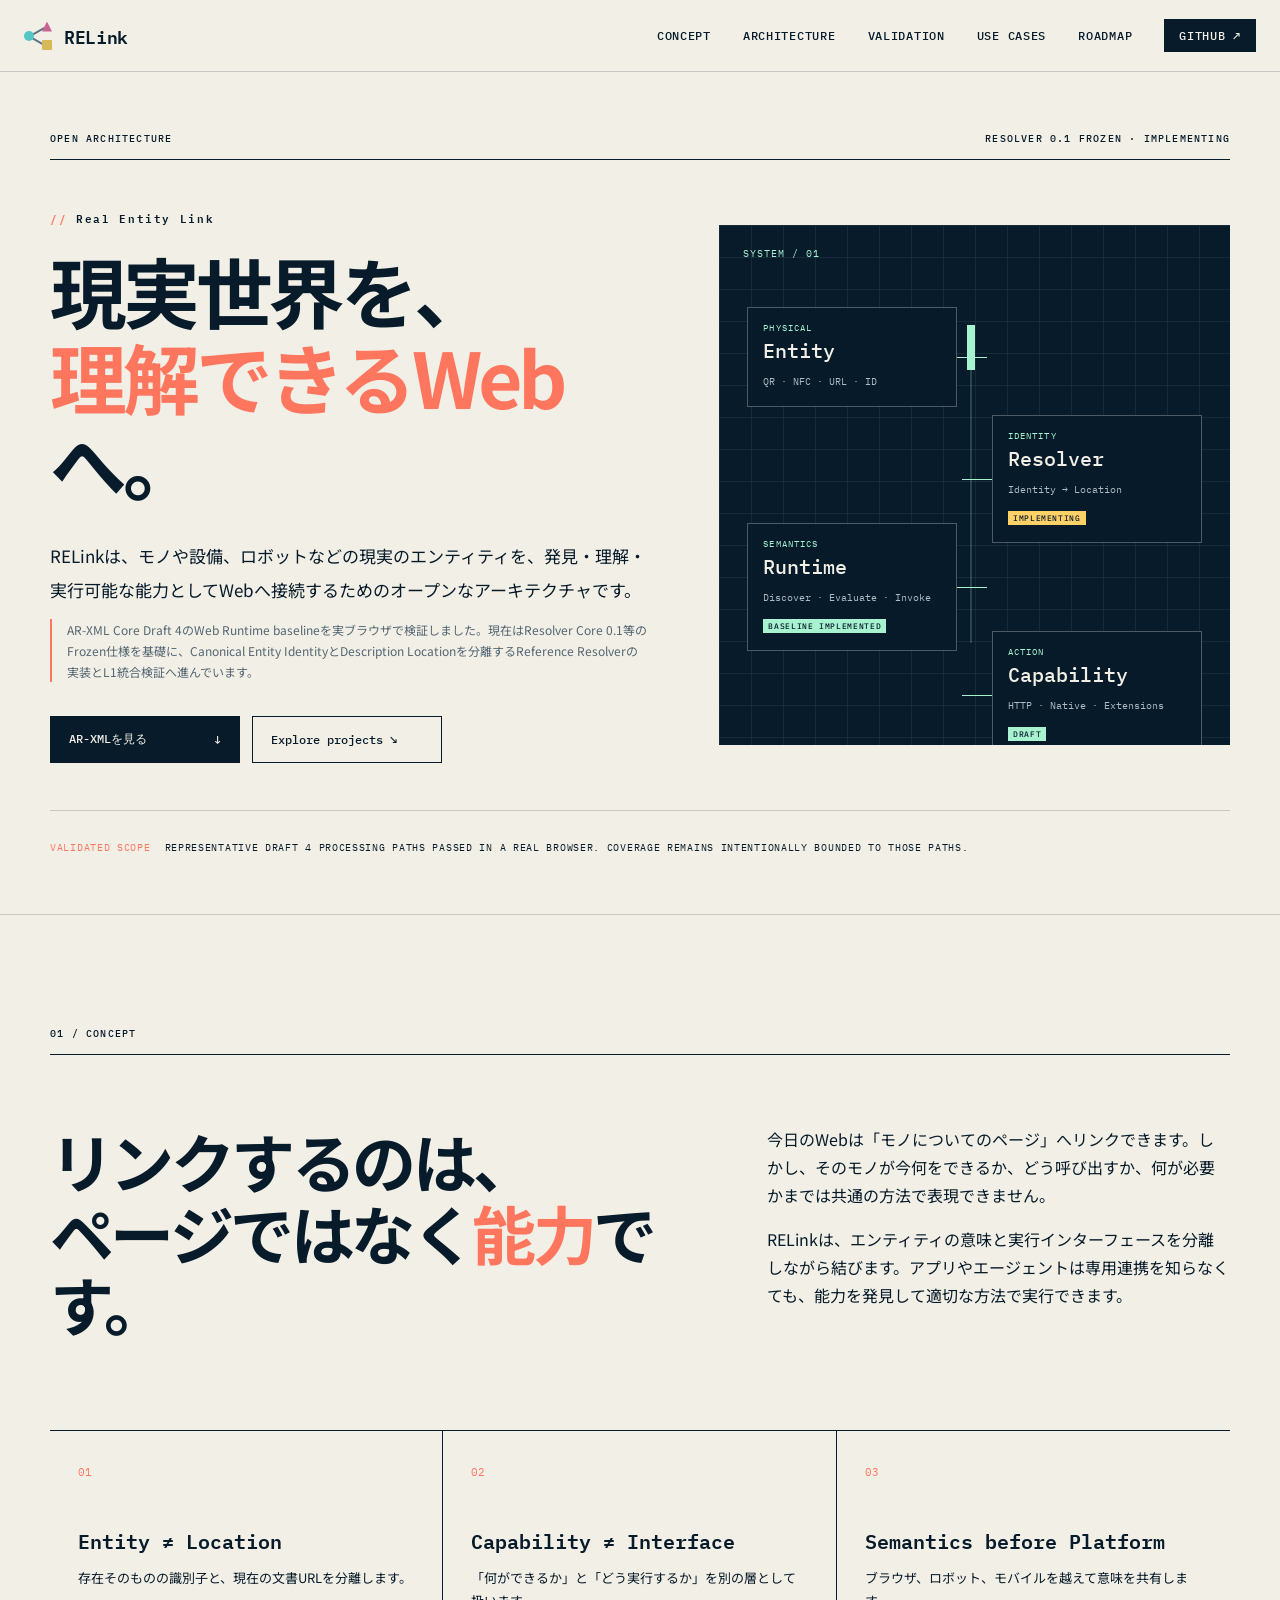
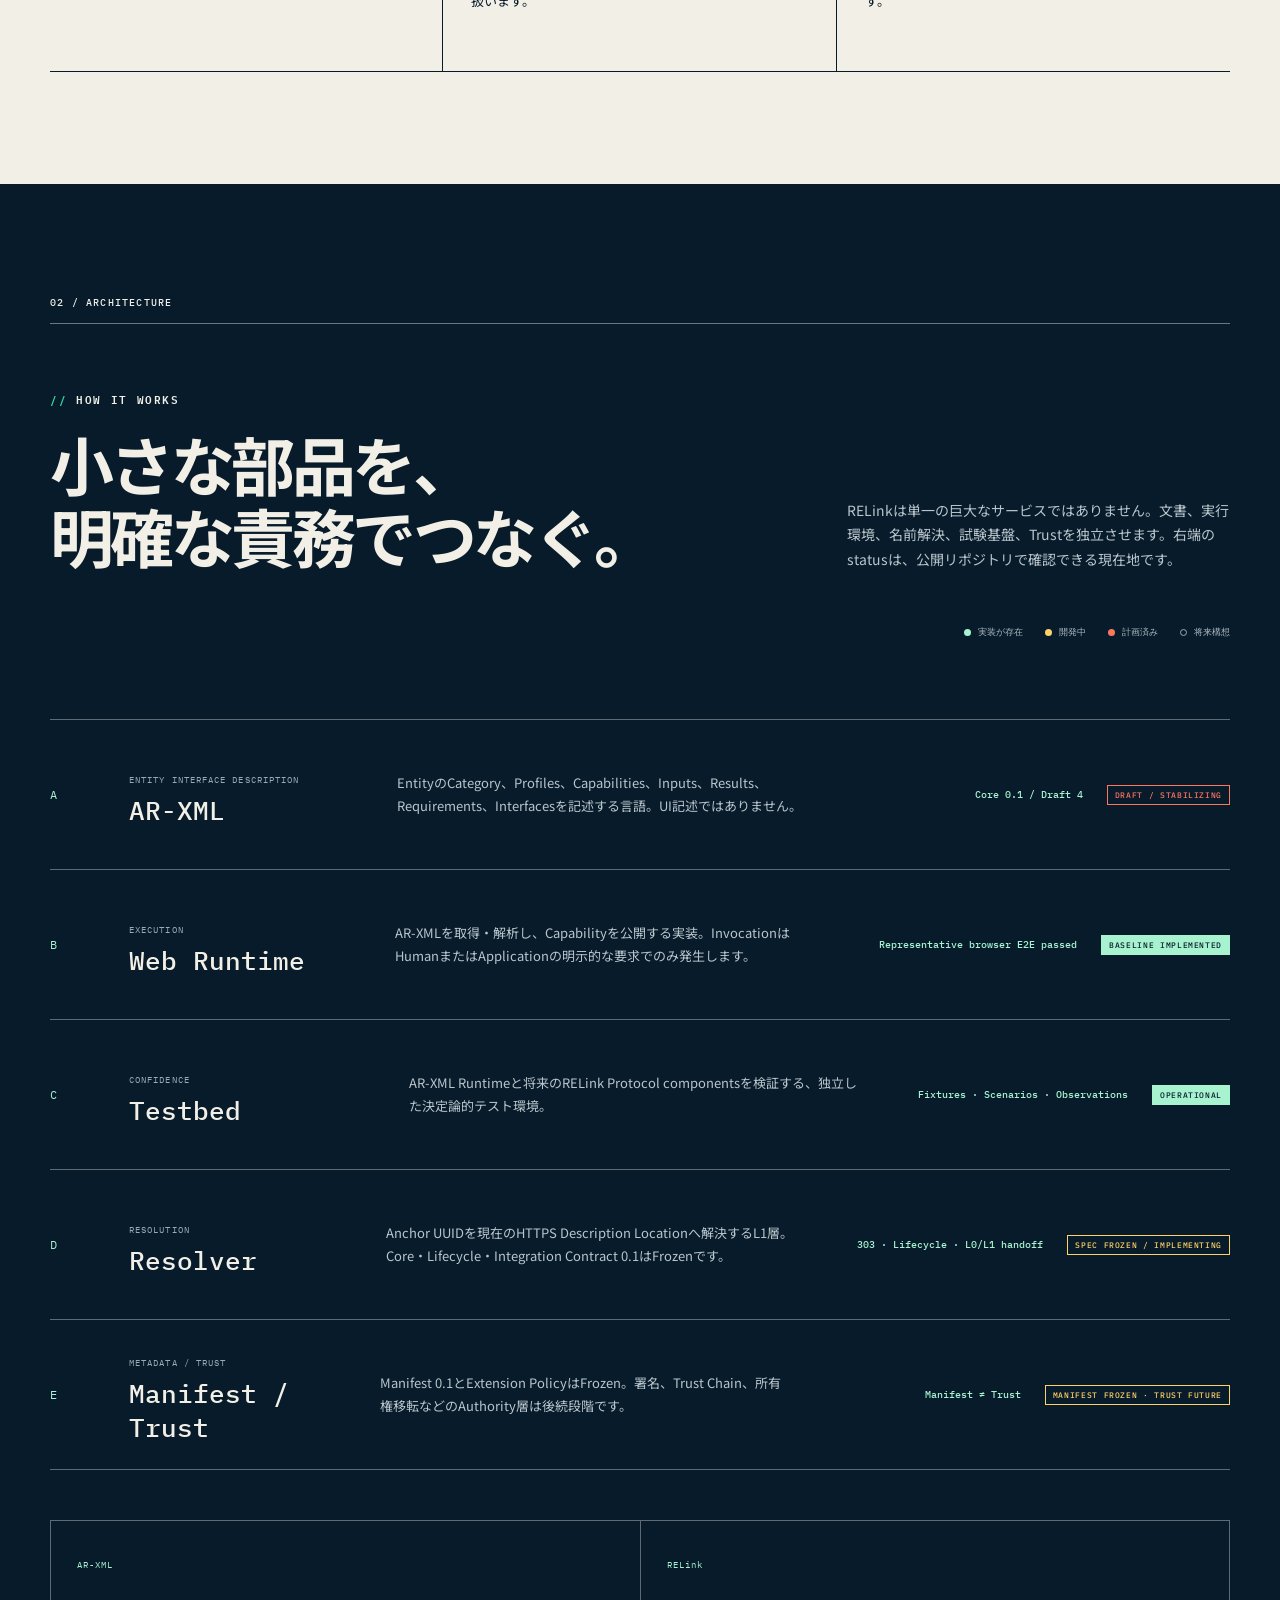
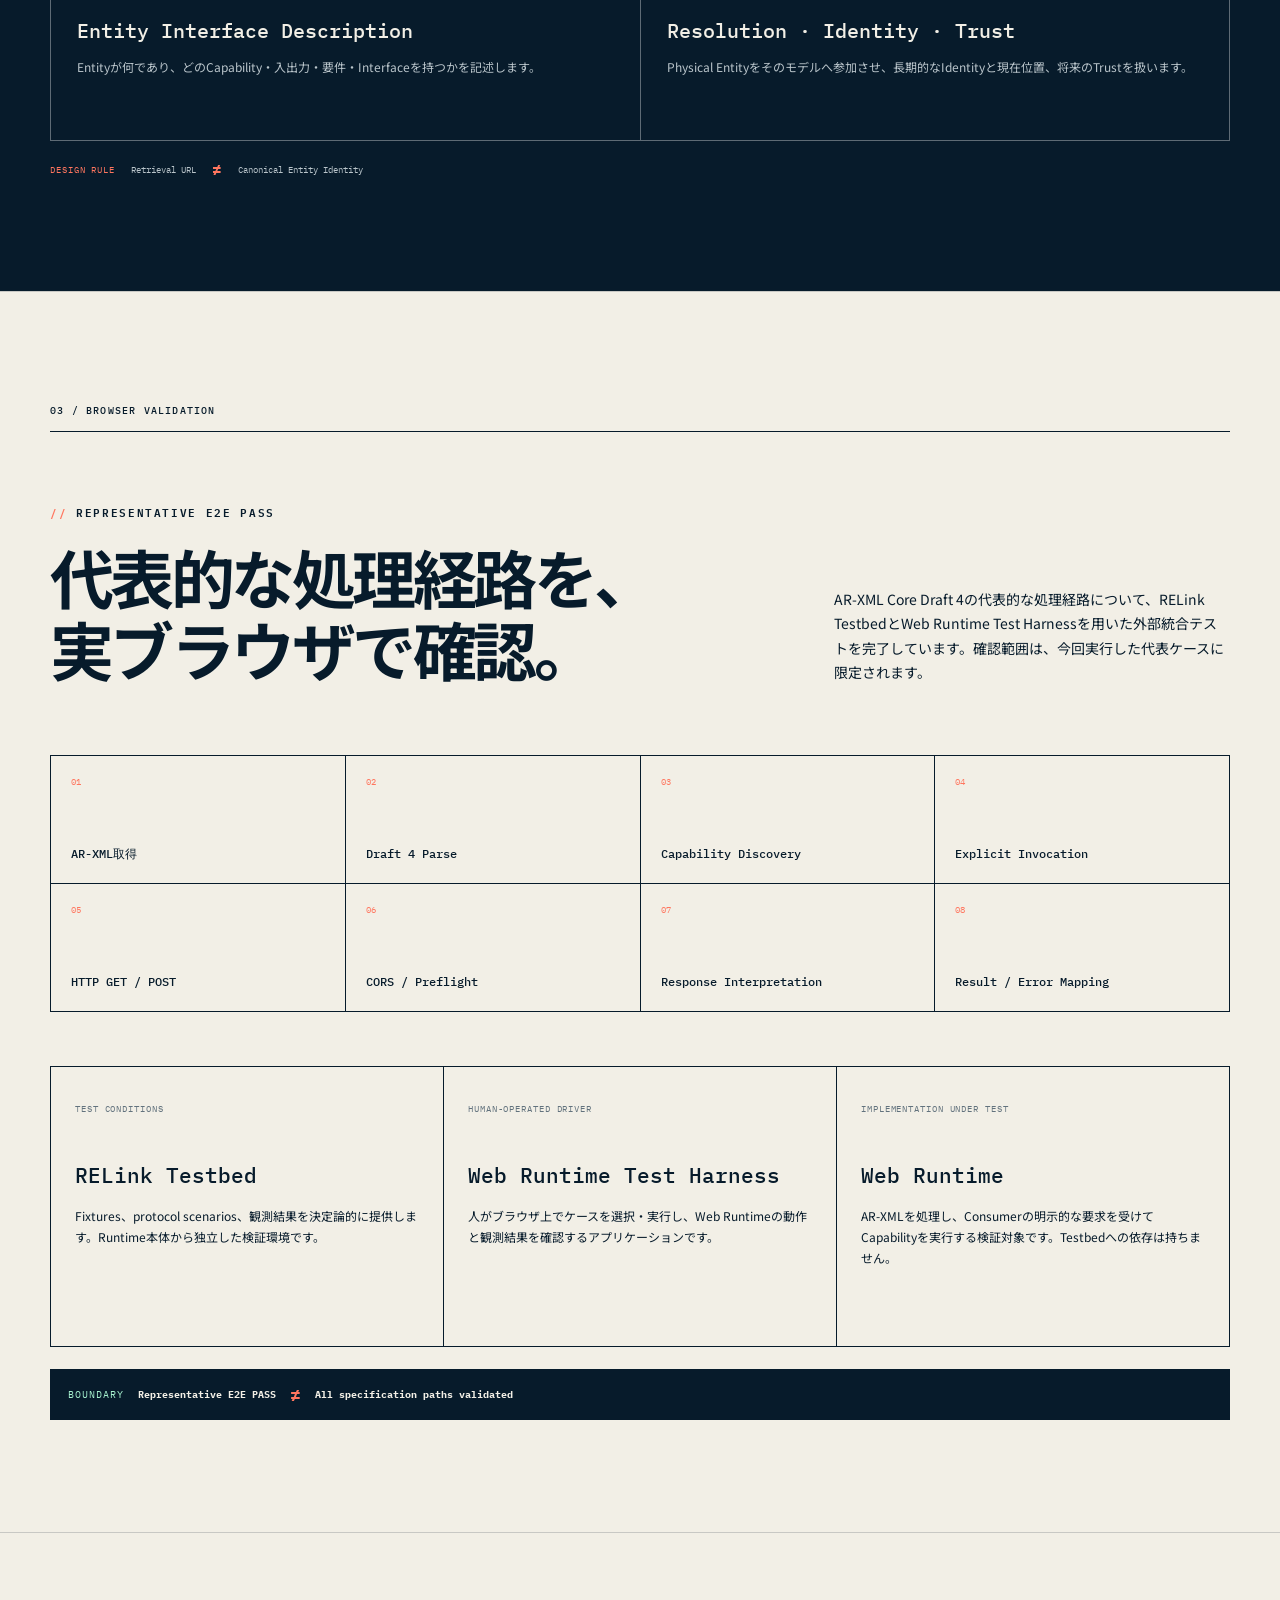
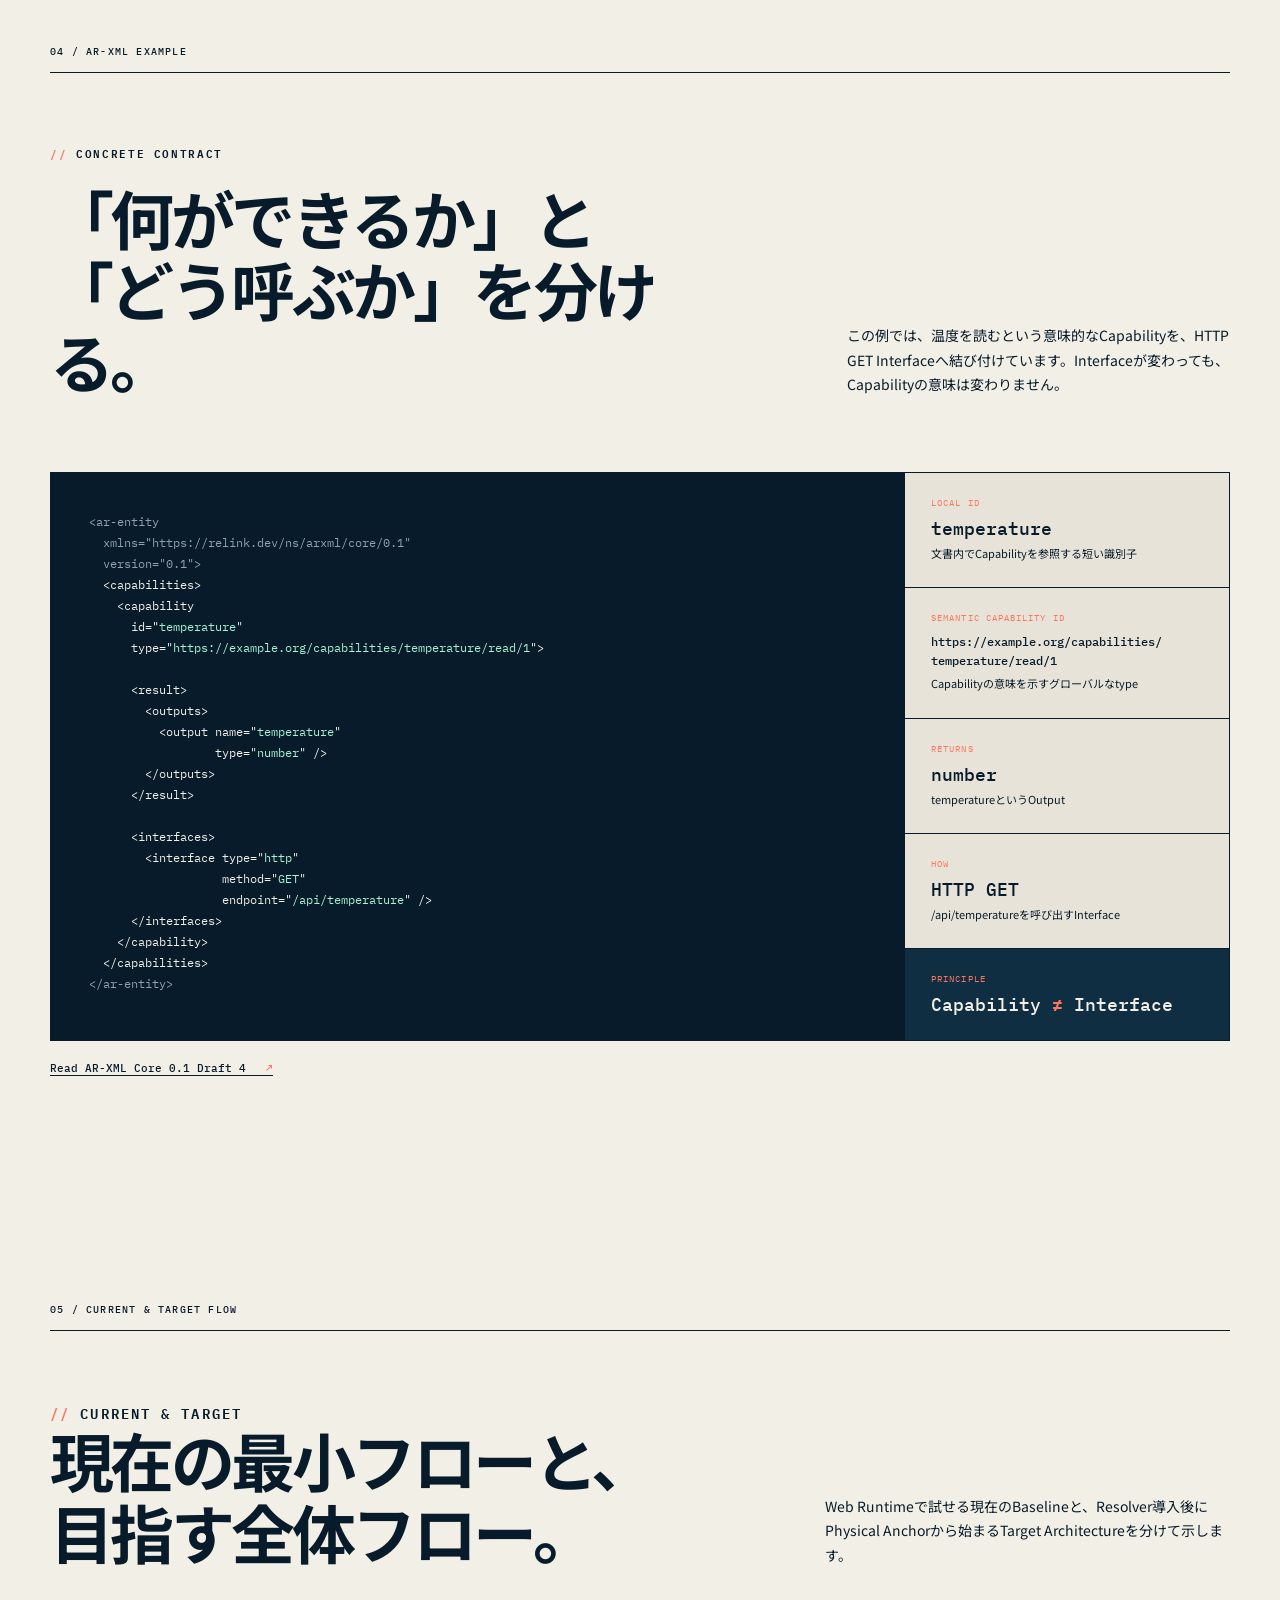
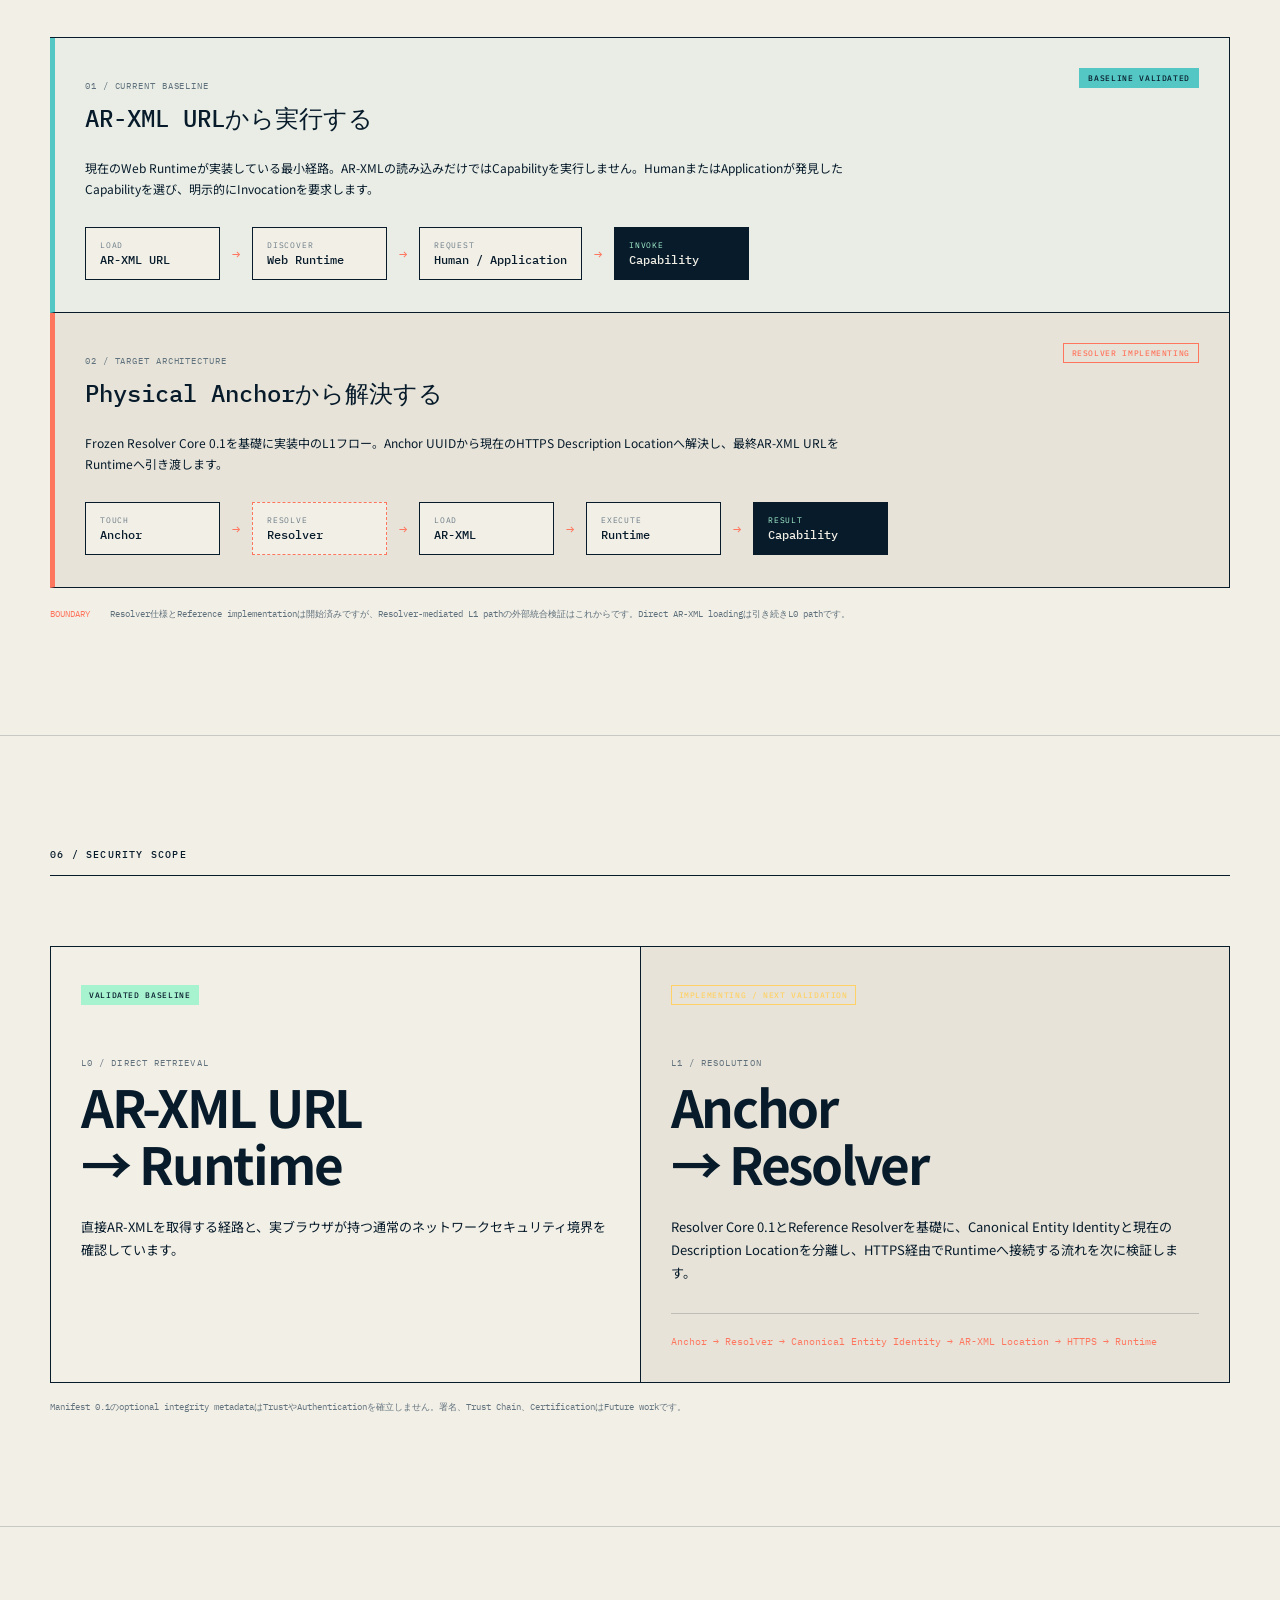
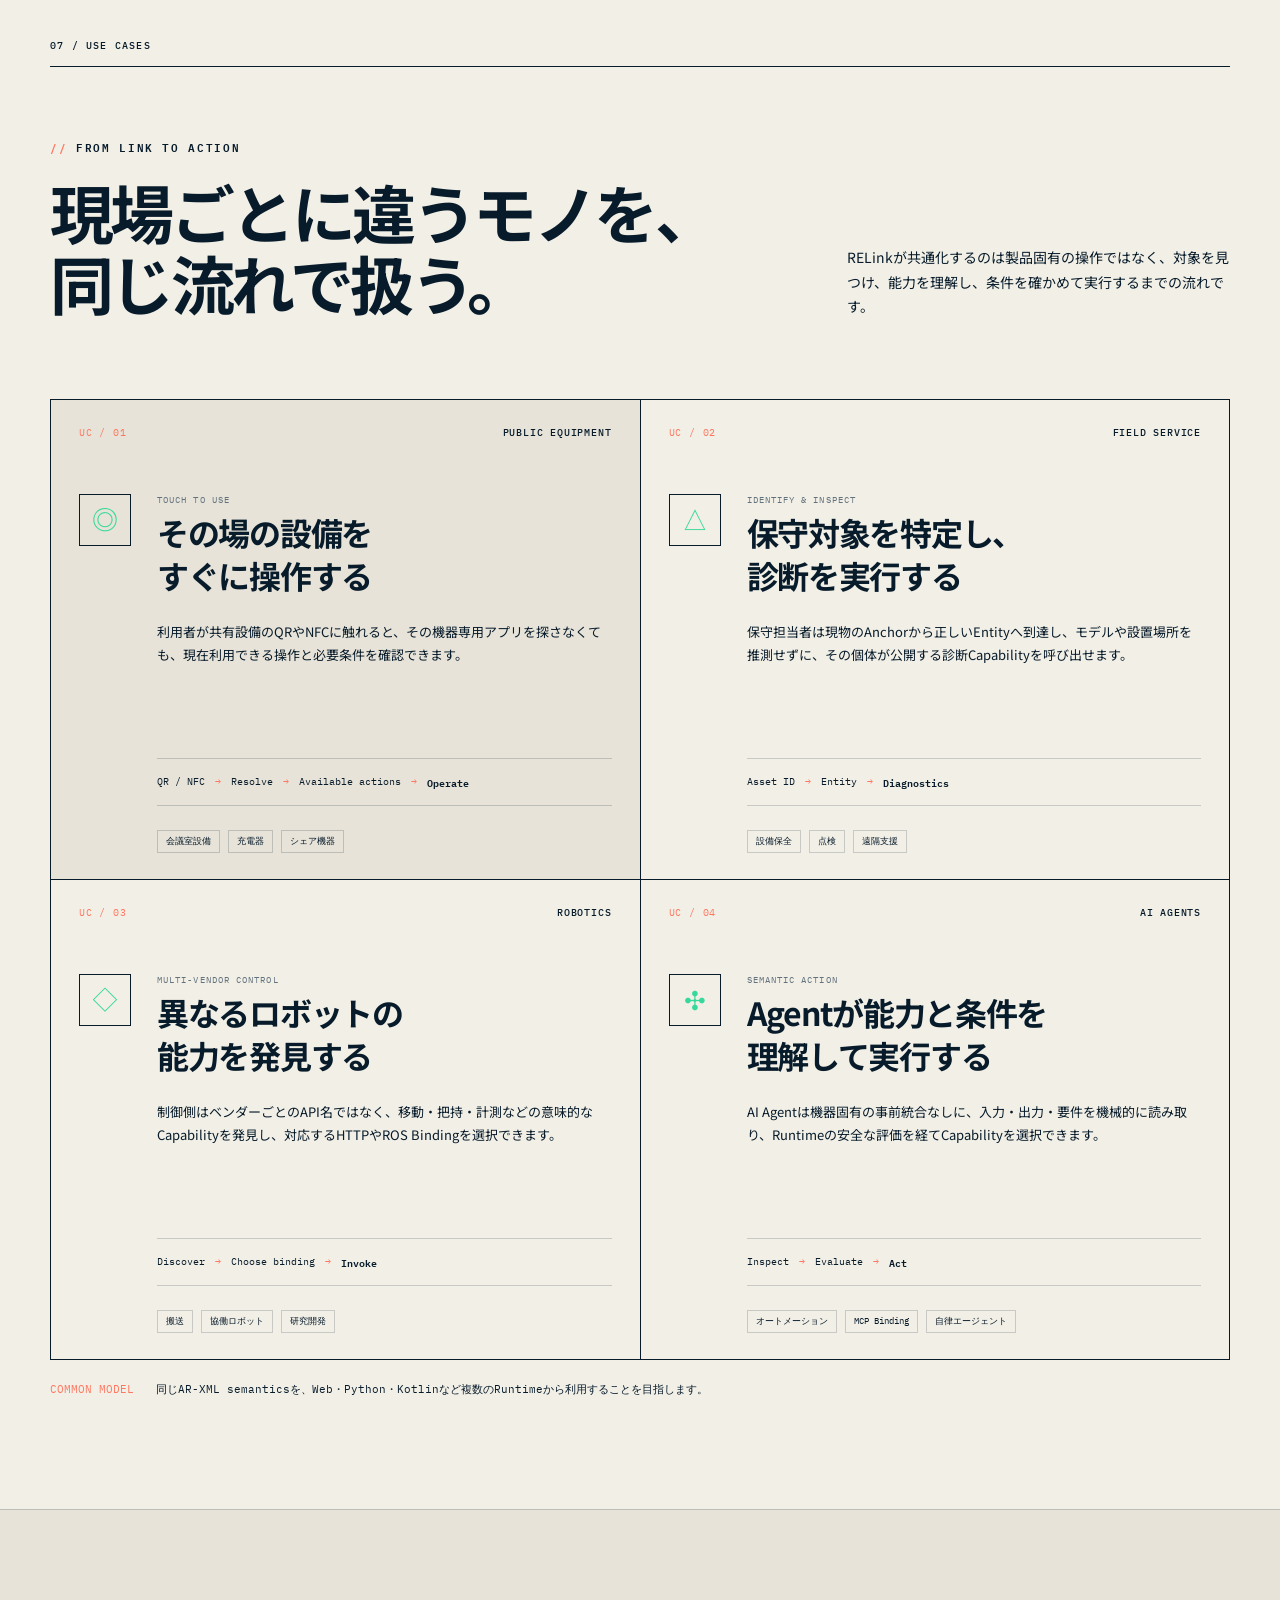
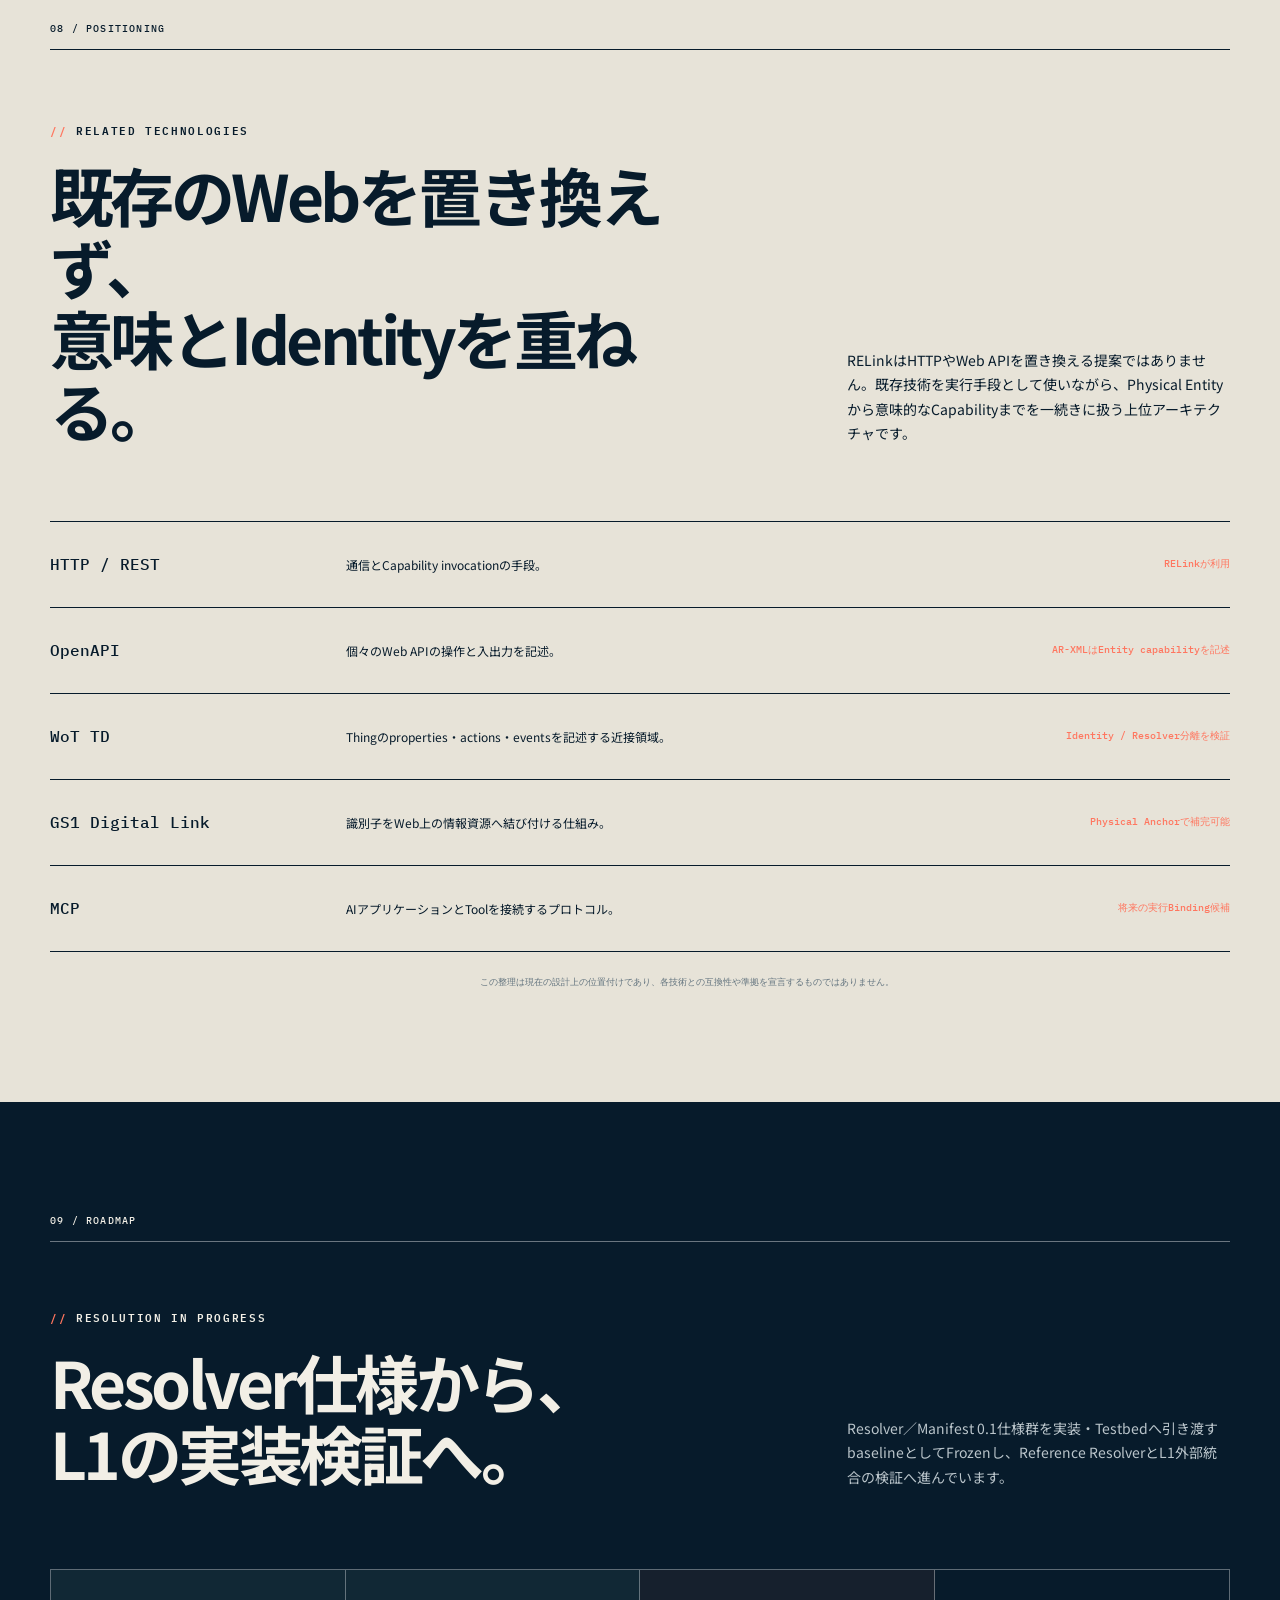
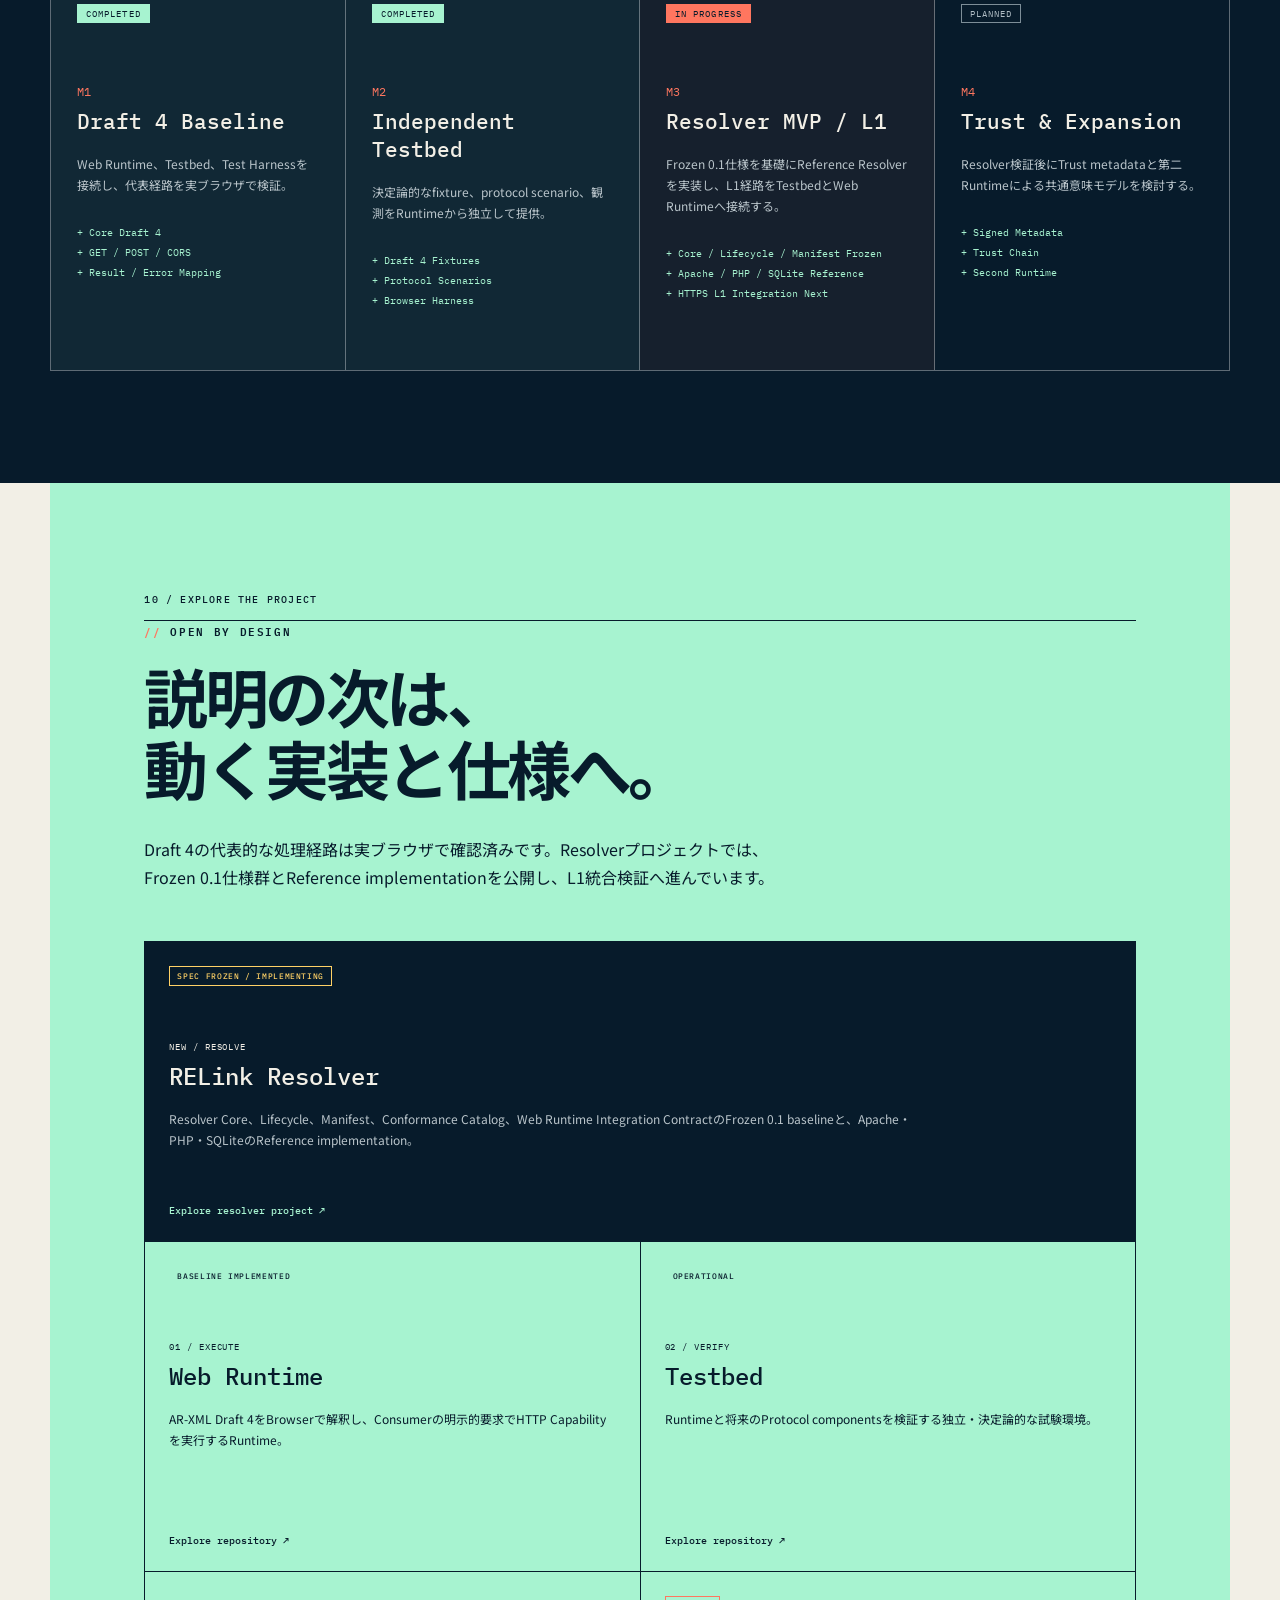
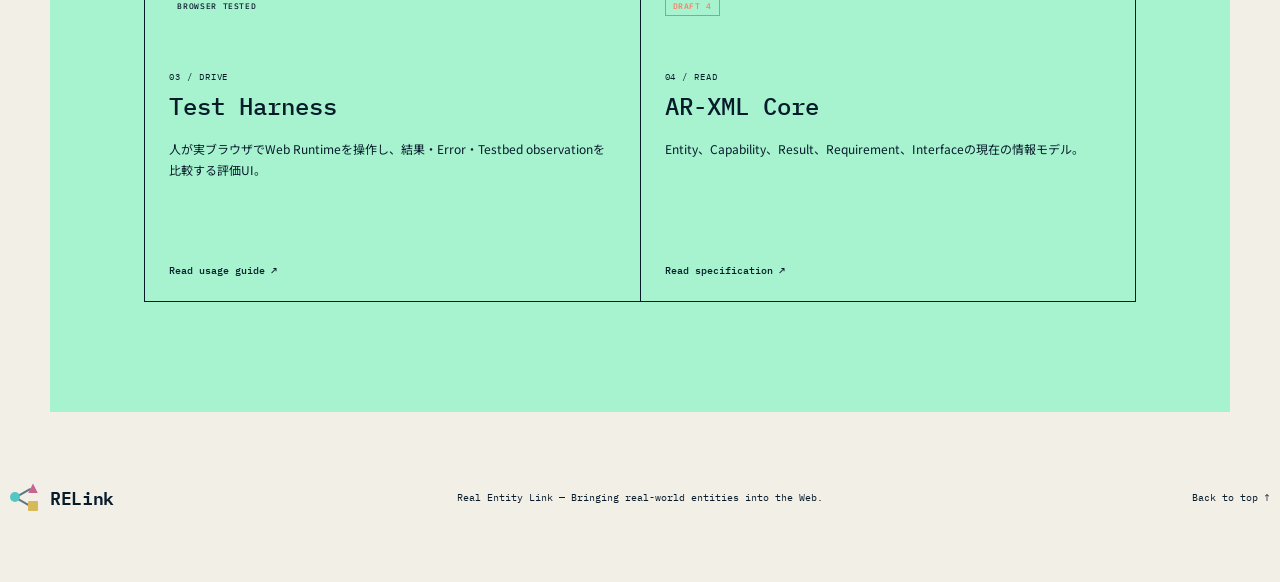
==== index.html @ 6386684d "Add RELink Resolver project status" ====
<!doctype html>
<html lang="ja">
  <head>
    <meta charset="UTF-8" />
    <meta name="viewport" content="width=device-width, initial-scale=1.0" />
    <meta name="description" content="RELinkは、現実世界のエンティティをWeb上の能力として発見・理解・実行可能にするためのオープンなアーキテクチャです。Web Runtime baselineの実ブラウザ検証を終え、Resolver 0.1のReference implementationへ進んでいます。" />
    <meta name="theme-color" content="#071b2b" />
    <link rel="canonical" href="https://ranmaru50.github.io/relink-site/" />
    <link rel="icon" type="image/svg+xml" href="favicon.svg" />
    <meta property="og:type" content="website" />
    <meta property="og:site_name" content="RELink" />
    <meta property="og:title" content="RELink — Real Entity Link" />
    <meta property="og:description" content="Web Runtime baselineの実ブラウザ検証を終え、Frozen Resolver 0.1仕様を基礎とするReference implementationへ。" />
    <meta property="og:url" content="https://ranmaru50.github.io/relink-site/" />
    <meta name="twitter:card" content="summary" />
    <meta name="twitter:title" content="RELink — Real Entity Link" />
    <meta name="twitter:description" content="現実世界を、理解できるWebへ。" />
    <title>RELink — Real Entity Link</title>
    <link rel="preconnect" href="https://fonts.googleapis.com" />
    <link rel="preconnect" href="https://fonts.gstatic.com" crossorigin />
    <link href="https://fonts.googleapis.com/css2?family=IBM+Plex+Mono:wght@400;500;600&family=Noto+Sans+JP:wght@400;500;600;700&display=swap" rel="stylesheet" />
    <link rel="stylesheet" href="styles.css" />
    <script src="script.js" defer></script>
  </head>
  <body>
    <header class="site-header">
      <a class="brand" href="#top" aria-label="RELink ホーム">
        <span class="brand-mark" aria-hidden="true"><i></i><i></i><i></i></span>
        <span>RELink</span>
      </a>
      <button class="menu-button" type="button" aria-expanded="false" aria-controls="site-nav">Menu</button>
      <nav id="site-nav" aria-label="メインナビゲーション">
        <a href="#concept">Concept</a>
        <a href="#architecture">Architecture</a>
        <a href="#validation">Validation</a>
        <a href="#use-cases">Use cases</a>
        <a href="#roadmap">Roadmap</a>
        <a class="nav-cta" href="https://github.com/ranmaru50" rel="noreferrer">GitHub ↗</a>
      </nav>
    </header>

    <main id="top">
      <section class="hero section-shell">
        <div class="eyebrow"><span>OPEN ARCHITECTURE</span><span>RESOLVER 0.1 FROZEN · IMPLEMENTING</span></div>
        <div class="hero-grid">
          <div class="hero-copy">
            <p class="kicker">Real Entity Link</p>
            <h1>現実世界を、<br /><em>理解できるWeb</em>へ。</h1>
            <p class="lead">RELinkは、モノや設備、ロボットなどの現実のエンティティを、発見・理解・実行可能な能力としてWebへ接続するためのオープンなアーキテクチャです。</p>
            <p class="lead-detail">AR-XML Core Draft 4のWeb Runtime baselineを実ブラウザで検証しました。現在はResolver Core 0.1等のFrozen仕様を基礎に、Canonical Entity IdentityとDescription Locationを分離するReference Resolverの実装とL1統合検証へ進んでいます。</p>
            <div class="hero-actions">
              <a class="button primary" href="#arxml-example">AR-XMLを見る <span>↓</span></a>
              <a class="button secondary" href="#projects">Explore projects ↘</a>
            </div>
          </div>

          <div class="system-map" aria-label="RELinkの処理フロー">
            <div class="map-label">SYSTEM / 01</div>
            <div class="map-track" aria-hidden="true"><span></span></div>
            <div class="map-node node-source">
              <small>PHYSICAL</small>
              <strong>Entity</strong>
              <span>QR · NFC · URL · ID</span>
            </div>
            <div class="map-node node-resolver">
              <small>IDENTITY</small>
              <strong>Resolver</strong>
              <span>Identity → Location</span>
              <mark class="node-status development">IMPLEMENTING</mark>
            </div>
            <div class="map-node node-runtime">
              <small>SEMANTICS</small>
              <strong>Runtime</strong>
              <span>Discover · Evaluate · Invoke</span>
              <mark class="node-status experimental">BASELINE IMPLEMENTED</mark>
            </div>
            <div class="map-node node-capability">
              <small>ACTION</small>
              <strong>Capability</strong>
              <span>HTTP · Native · Extensions</span>
              <mark class="node-status experimental">DRAFT</mark>
            </div>
          </div>
        </div>
        <div class="hero-footnote"><span>VALIDATED SCOPE</span><p>Representative Draft 4 processing paths passed in a real browser. Coverage remains intentionally bounded to those paths.</p></div>
      </section>

      <section id="concept" class="manifesto section-shell">
        <div class="section-index">01 / CONCEPT</div>
        <div class="manifesto-grid">
          <h2>リンクするのは、<br />ページではなく<em>能力</em>です。</h2>
          <div class="manifesto-copy">
            <p>今日のWebは「モノについてのページ」へリンクできます。しかし、そのモノが今何をできるか、どう呼び出すか、何が必要かまでは共通の方法で表現できません。</p>
            <p>RELinkは、エンティティの意味と実行インターフェースを分離しながら結びます。アプリやエージェントは専用連携を知らなくても、能力を発見して適切な方法で実行できます。</p>
          </div>
        </div>
        <div class="principle-grid">
          <article><span>01</span><h3>Entity ≠ Location</h3><p>存在そのものの識別子と、現在の文書URLを分離します。</p></article>
          <article><span>02</span><h3>Capability ≠ Interface</h3><p>「何ができるか」と「どう実行するか」を別の層として扱います。</p></article>
          <article><span>03</span><h3>Semantics before Platform</h3><p>ブラウザ、ロボット、モバイルを越えて意味を共有します。</p></article>
        </div>
      </section>

      <section id="architecture" class="architecture section-shell">
        <div class="section-index light">02 / ARCHITECTURE</div>
        <div class="architecture-head">
          <div><p class="kicker mint">HOW IT WORKS</p><h2>小さな部品を、<br />明確な責務でつなぐ。</h2></div>
          <p>RELinkは単一の巨大なサービスではありません。文書、実行環境、名前解決、試験基盤、Trustを独立させます。右端のstatusは、公開リポジトリで確認できる現在地です。</p>
        </div>

        <div class="architecture-legend" aria-label="開発状況の凡例">
          <span><i class="legend-dot implemented"></i>実装が存在</span>
          <span><i class="legend-dot development"></i>開発中</span>
          <span><i class="legend-dot planned"></i>計画済み</span>
          <span><i class="legend-dot future"></i>将来構想</span>
        </div>

        <div class="architecture-stack">
          <article class="layer arxml"><span class="layer-no">A</span><div><small>ENTITY INTERFACE DESCRIPTION</small><h3>AR-XML</h3></div><p>EntityのCategory、Profiles、Capabilities、Inputs、Results、Requirements、Interfacesを記述する言語。UI記述ではありません。</p><b>Core 0.1 / Draft 4</b><span class="phase-badge experimental">DRAFT / STABILIZING</span></article>
          <article class="layer runtime"><span class="layer-no">B</span><div><small>EXECUTION</small><h3>Web Runtime</h3></div><p>AR-XMLを取得・解析し、Capabilityを公開する実装。InvocationはHumanまたはApplicationの明示的な要求でのみ発生します。</p><b>Representative browser E2E passed</b><span class="phase-badge implemented">BASELINE IMPLEMENTED</span></article>
          <article class="layer testbed"><span class="layer-no">C</span><div><small>CONFIDENCE</small><h3>Testbed</h3></div><p>AR-XML Runtimeと将来のRELink Protocol componentsを検証する、独立した決定論的テスト環境。</p><b>Fixtures · Scenarios · Observations</b><span class="phase-badge implemented">OPERATIONAL</span></article>
          <article class="layer resolver"><span class="layer-no">D</span><div><small>RESOLUTION</small><h3>Resolver</h3></div><p>Anchor UUIDを現在のHTTPS Description Locationへ解決するL1層。Core・Lifecycle・Integration Contract 0.1はFrozenです。</p><b>303 · Lifecycle · L0/L1 handoff</b><span class="phase-badge development">SPEC FROZEN / IMPLEMENTING</span></article>
          <article class="layer trust"><span class="layer-no">E</span><div><small>METADATA / TRUST</small><h3>Manifest / Trust</h3></div><p>Manifest 0.1とExtension PolicyはFrozen。署名、Trust Chain、所有権移転などのAuthority層は後続段階です。</p><b>Manifest ≠ Trust</b><span class="phase-badge development">MANIFEST FROZEN · TRUST FUTURE</span></article>
        </div>
        <div class="role-separation" aria-label="AR-XMLとRELinkの責務分離">
          <article><small>AR-XML</small><strong>Entity Interface Description</strong><p>Entityが何であり、どのCapability・入出力・要件・Interfaceを持つかを記述します。</p></article>
          <article><small>RELink</small><strong>Resolution · Identity · Trust</strong><p>Physical Entityをそのモデルへ参加させ、長期的なIdentityと現在位置、将来のTrustを扱います。</p></article>
        </div>
        <p class="identity-note"><span>DESIGN RULE</span> Retrieval URL <b>≠</b> Canonical Entity Identity</p>
      </section>

      <section id="validation" class="validation section-shell">
        <div class="section-index">03 / BROWSER VALIDATION</div>
        <div class="validation-head">
          <div><p class="kicker">REPRESENTATIVE E2E PASS</p><h2>代表的な処理経路を、<br />実ブラウザで確認。</h2></div>
          <p>AR-XML Core Draft 4の代表的な処理経路について、RELink TestbedとWeb Runtime Test Harnessを用いた外部統合テストを完了しています。確認範囲は、今回実行した代表ケースに限定されます。</p>
        </div>

        <ol class="validation-flow" aria-label="実ブラウザで確認済みの処理経路">
          <li><span>01</span><strong>AR-XML取得</strong></li>
          <li><span>02</span><strong>Draft 4 Parse</strong></li>
          <li><span>03</span><strong>Capability Discovery</strong></li>
          <li><span>04</span><strong>Explicit Invocation</strong></li>
          <li><span>05</span><strong>HTTP GET / POST</strong></li>
          <li><span>06</span><strong>CORS / Preflight</strong></li>
          <li><span>07</span><strong>Response Interpretation</strong></li>
          <li><span>08</span><strong>Result / Error Mapping</strong></li>
        </ol>

        <div class="validation-roles">
          <article><small>TEST CONDITIONS</small><h3>RELink Testbed</h3><p>Fixtures、protocol scenarios、観測結果を決定論的に提供します。Runtime本体から独立した検証環境です。</p></article>
          <article><small>HUMAN-OPERATED DRIVER</small><h3>Web Runtime Test Harness</h3><p>人がブラウザ上でケースを選択・実行し、Web Runtimeの動作と観測結果を確認するアプリケーションです。</p></article>
          <article><small>IMPLEMENTATION UNDER TEST</small><h3>Web Runtime</h3><p>AR-XMLを処理し、Consumerの明示的な要求を受けてCapabilityを実行する検証対象です。Testbedへの依存は持ちません。</p></article>
        </div>
        <p class="validation-boundary"><span>BOUNDARY</span><strong>Representative E2E PASS</strong><b>≠</b><strong>All specification paths validated</strong></p>
      </section>

      <section id="arxml-example" class="example section-shell">
        <div class="section-index">04 / AR-XML EXAMPLE</div>
        <div class="example-head">
          <div>
            <p class="kicker">CONCRETE CONTRACT</p>
            <h2>「何ができるか」と<br />「どう呼ぶか」を分ける。</h2>
          </div>
          <p>この例では、温度を読むという意味的なCapabilityを、HTTP GET Interfaceへ結び付けています。Interfaceが変わっても、Capabilityの意味は変わりません。</p>
        </div>
        <div class="example-grid">
          <pre class="code-panel" aria-label="AR-XML temperature capability example"><code><span class="code-muted">&lt;ar-entity
  xmlns="https://relink.dev/ns/arxml/core/0.1"
  version="0.1"&gt;</span>
  &lt;capabilities&gt;
    &lt;capability
      id="<span class="code-value">temperature</span>"
      type="<span class="code-value">https://example.org/capabilities/temperature/read/1</span>"&gt;

      &lt;result&gt;
        &lt;outputs&gt;
          &lt;output name="<span class="code-value">temperature</span>"
                  type="<span class="code-value">number</span>" /&gt;
        &lt;/outputs&gt;
      &lt;/result&gt;

      &lt;interfaces&gt;
        &lt;interface type="<span class="code-value">http</span>"
                   method="<span class="code-value">GET</span>"
                   endpoint="<span class="code-value">/api/temperature</span>" /&gt;
      &lt;/interfaces&gt;
    &lt;/capability&gt;
  &lt;/capabilities&gt;
<span class="code-muted">&lt;/ar-entity&gt;</span></code></pre>
          <dl class="contract-summary">
            <div><dt>LOCAL ID</dt><dd><strong>temperature</strong><span>文書内でCapabilityを参照する短い識別子</span></dd></div>
            <div class="semantic-id"><dt>SEMANTIC CAPABILITY ID</dt><dd><code>https://example.org/capabilities/<wbr>temperature/read/1</code><span>Capabilityの意味を示すグローバルなtype</span></dd></div>
            <div><dt>RETURNS</dt><dd><strong>number</strong><span>temperatureというOutput</span></dd></div>
            <div><dt>HOW</dt><dd><strong>HTTP GET</strong><span>/api/temperatureを呼び出すInterface</span></dd></div>
            <div class="contract-principle"><dt>PRINCIPLE</dt><dd>Capability <b>≠</b> Interface</dd></div>
          </dl>
        </div>
        <a class="text-link" href="https://github.com/ranmaru50/relink-web-runtime/blob/main/docs/specs/arxml-core-0.1-draft4.md" rel="noreferrer">Read AR-XML Core 0.1 Draft 4 <span>↗</span></a>
      </section>

      <section class="journey section-shell">
        <div class="section-index">05 / CURRENT &amp; TARGET FLOW</div>
        <div class="journey-head">
          <div><p class="kicker">CURRENT &amp; TARGET</p><h2>現在の最小フローと、<br />目指す全体フロー。</h2></div>
          <p>Web Runtimeで試せる現在のBaselineと、Resolver導入後にPhysical Anchorから始まるTarget Architectureを分けて示します。</p>
        </div>
        <div class="journey-modes">
          <article class="journey-mode current">
            <div class="journey-mode-head">
              <div><span>01 / CURRENT BASELINE</span><h3>AR-XML URLから実行する</h3></div>
              <mark>BASELINE VALIDATED</mark>
            </div>
            <p>現在のWeb Runtimeが実装している最小経路。AR-XMLの読み込みだけではCapabilityを実行しません。HumanまたはApplicationが発見したCapabilityを選び、明示的にInvocationを要求します。</p>
            <div class="journey-flow" aria-label="現在のBaseline">
              <span><small>LOAD</small>AR-XML URL</span><i>→</i>
              <span><small>DISCOVER</small>Web Runtime</span><i>→</i>
              <span><small>REQUEST</small>Human / Application</span><i>→</i>
              <strong><small>INVOKE</small>Capability</strong>
            </div>
          </article>
          <article class="journey-mode target">
            <div class="journey-mode-head">
              <div><span>02 / TARGET ARCHITECTURE</span><h3>Physical Anchorから解決する</h3></div>
              <mark>RESOLVER IMPLEMENTING</mark>
            </div>
            <p>Frozen Resolver Core 0.1を基礎に実装中のL1フロー。Anchor UUIDから現在のHTTPS Description Locationへ解決し、最終AR-XML URLをRuntimeへ引き渡します。</p>
            <div class="journey-flow" aria-label="Resolver導入後のTarget Architecture">
              <span><small>TOUCH</small>Anchor</span><i>→</i>
              <span class="planned-step"><small>RESOLVE</small>Resolver</span><i>→</i>
              <span><small>LOAD</small>AR-XML</span><i>→</i>
              <span><small>EXECUTE</small>Runtime</span><i>→</i>
              <strong><small>RESULT</small>Capability</strong>
            </div>
          </article>
        </div>
        <p class="journey-note"><span>BOUNDARY</span> Resolver仕様とReference implementationは開始済みですが、Resolver-mediated L1 pathの外部統合検証はこれからです。Direct AR-XML loadingは引き続きL0 pathです。</p>
      </section>

      <section class="security-scope section-shell">
        <div class="section-index">06 / SECURITY SCOPE</div>
        <div class="security-grid">
          <article class="security-current">
            <span class="phase-badge implemented">VALIDATED BASELINE</span>
            <small>L0 / DIRECT RETRIEVAL</small>
            <h2>AR-XML URL<br />→ Runtime</h2>
            <p>直接AR-XMLを取得する経路と、実ブラウザが持つ通常のネットワークセキュリティ境界を確認しています。</p>
          </article>
          <article class="security-next">
            <span class="phase-badge development">IMPLEMENTING / NEXT VALIDATION</span>
            <small>L1 / RESOLUTION</small>
            <h2>Anchor<br />→ Resolver</h2>
            <p>Resolver Core 0.1とReference Resolverを基礎に、Canonical Entity Identityと現在のDescription Locationを分離し、HTTPS経由でRuntimeへ接続する流れを次に検証します。</p>
            <div class="security-flow">Anchor → Resolver → Canonical Entity Identity → AR-XML Location → HTTPS → Runtime</div>
          </article>
        </div>
        <p class="security-note">Manifest 0.1のoptional integrity metadataはTrustやAuthenticationを確立しません。署名、Trust Chain、CertificationはFuture workです。</p>
      </section>


      <section id="use-cases" class="use-cases section-shell">
        <div class="section-index">07 / USE CASES</div>
        <div class="use-cases-head">
          <div>
            <p class="kicker">FROM LINK TO ACTION</p>
            <h2>現場ごとに違うモノを、<br />同じ流れで扱う。</h2>
          </div>
          <p>RELinkが共通化するのは製品固有の操作ではなく、対象を見つけ、能力を理解し、条件を確かめて実行するまでの流れです。</p>
        </div>

        <div class="use-case-list">
          <article class="use-case featured">
            <div class="use-case-meta"><span>UC / 01</span><b>PUBLIC EQUIPMENT</b></div>
            <div class="use-case-title">
              <span class="use-case-icon" aria-hidden="true">◎</span>
              <div><small>TOUCH TO USE</small><h3>その場の設備を<br />すぐに操作する</h3></div>
            </div>
            <p>利用者が共有設備のQRやNFCに触れると、その機器専用アプリを探さなくても、現在利用できる操作と必要条件を確認できます。</p>
            <div class="use-case-flow" aria-label="QRまたはNFCから設備操作まで">
              <span>QR / NFC</span><i>→</i><span>Resolve</span><i>→</i><span>Available actions</span><i>→</i><strong>Operate</strong>
            </div>
            <ul><li>会議室設備</li><li>充電器</li><li>シェア機器</li></ul>
          </article>

          <article class="use-case">
            <div class="use-case-meta"><span>UC / 02</span><b>FIELD SERVICE</b></div>
            <div class="use-case-title">
              <span class="use-case-icon" aria-hidden="true">△</span>
              <div><small>IDENTIFY &amp; INSPECT</small><h3>保守対象を特定し、<br />診断を実行する</h3></div>
            </div>
            <p>保守担当者は現物のAnchorから正しいEntityへ到達し、モデルや設置場所を推測せずに、その個体が公開する診断Capabilityを呼び出せます。</p>
            <div class="use-case-flow"><span>Asset ID</span><i>→</i><span>Entity</span><i>→</i><strong>Diagnostics</strong></div>
            <ul><li>設備保全</li><li>点検</li><li>遠隔支援</li></ul>
          </article>

          <article class="use-case">
            <div class="use-case-meta"><span>UC / 03</span><b>ROBOTICS</b></div>
            <div class="use-case-title">
              <span class="use-case-icon" aria-hidden="true">◇</span>
              <div><small>MULTI-VENDOR CONTROL</small><h3>異なるロボットの<br />能力を発見する</h3></div>
            </div>
            <p>制御側はベンダーごとのAPI名ではなく、移動・把持・計測などの意味的なCapabilityを発見し、対応するHTTPやROS Bindingを選択できます。</p>
            <div class="use-case-flow"><span>Discover</span><i>→</i><span>Choose binding</span><i>→</i><strong>Invoke</strong></div>
            <ul><li>搬送</li><li>協働ロボット</li><li>研究開発</li></ul>
          </article>

          <article class="use-case">
            <div class="use-case-meta"><span>UC / 04</span><b>AI AGENTS</b></div>
            <div class="use-case-title">
              <span class="use-case-icon" aria-hidden="true">✣</span>
              <div><small>SEMANTIC ACTION</small><h3>Agentが能力と条件を<br />理解して実行する</h3></div>
            </div>
            <p>AI Agentは機器固有の事前統合なしに、入力・出力・要件を機械的に読み取り、Runtimeの安全な評価を経てCapabilityを選択できます。</p>
            <div class="use-case-flow"><span>Inspect</span><i>→</i><span>Evaluate</span><i>→</i><strong>Act</strong></div>
            <ul><li>オートメーション</li><li>MCP Binding</li><li>自律エージェント</li></ul>
          </article>
        </div>
        <p class="use-case-note"><span>COMMON MODEL</span> 同じAR-XML semanticsを、Web・Python・Kotlinなど複数のRuntimeから利用することを目指します。</p>
      </section>

      <section id="positioning" class="positioning section-shell">
        <div class="section-index">08 / POSITIONING</div>
        <div class="positioning-head">
          <div><p class="kicker">RELATED TECHNOLOGIES</p><h2>既存のWebを置き換えず、<br />意味とIdentityを重ねる。</h2></div>
          <p>RELinkはHTTPやWeb APIを置き換える提案ではありません。既存技術を実行手段として使いながら、Physical Entityから意味的なCapabilityまでを一続きに扱う上位アーキテクチャです。</p>
        </div>
        <div class="technology-list">
          <article><span class="tech-name">HTTP / REST</span><p>通信とCapability invocationの手段。</p><b>RELinkが利用</b></article>
          <article><span class="tech-name">OpenAPI</span><p>個々のWeb APIの操作と入出力を記述。</p><b>AR-XMLはEntity capabilityを記述</b></article>
          <article><span class="tech-name">WoT TD</span><p>Thingのproperties・actions・eventsを記述する近接領域。</p><b>Identity / Resolver分離を検証</b></article>
          <article><span class="tech-name">GS1 Digital Link</span><p>識別子をWeb上の情報資源へ結び付ける仕組み。</p><b>Physical Anchorで補完可能</b></article>
          <article><span class="tech-name">MCP</span><p>AIアプリケーションとToolを接続するプロトコル。</p><b>将来の実行Binding候補</b></article>
        </div>
        <p class="positioning-note">この整理は現在の設計上の位置付けであり、各技術との互換性や準拠を宣言するものではありません。</p>
      </section>

      <section id="roadmap" class="roadmap section-shell">
        <div class="section-index light">09 / ROADMAP</div>
        <div class="roadmap-head"><div><p class="kicker coral">RESOLUTION IN PROGRESS</p><h2>Resolver仕様から、<br />L1の実装検証へ。</h2></div><p>Resolver／Manifest 0.1仕様群を実装・Testbedへ引き渡すbaselineとしてFrozenし、Reference ResolverとL1外部統合の検証へ進んでいます。</p></div>
        <div class="milestones">
          <article class="milestone active completed"><span class="status">COMPLETED</span><div class="milestone-id">M1</div><h3>Draft 4 Baseline</h3><p>Web Runtime、Testbed、Test Harnessを接続し、代表経路を実ブラウザで検証。</p><ul><li>Core Draft 4</li><li>GET / POST / CORS</li><li>Result / Error Mapping</li></ul></article>
          <article class="milestone active completed"><span class="status">COMPLETED</span><div class="milestone-id">M2</div><h3>Independent Testbed</h3><p>決定論的なfixture、protocol scenario、観測をRuntimeから独立して提供。</p><ul><li>Draft 4 Fixtures</li><li>Protocol Scenarios</li><li>Browser Harness</li></ul></article>
          <article class="milestone next"><span class="status">IN PROGRESS</span><div class="milestone-id">M3</div><h3>Resolver MVP / L1</h3><p>Frozen 0.1仕様を基礎にReference Resolverを実装し、L1経路をTestbedとWeb Runtimeへ接続する。</p><ul><li>Core / Lifecycle / Manifest Frozen</li><li>Apache / PHP / SQLite Reference</li><li>HTTPS L1 Integration Next</li></ul></article>
          <article class="milestone"><span class="status">PLANNED</span><div class="milestone-id">M4</div><h3>Trust &amp; Expansion</h3><p>Resolver検証後にTrust metadataと第二Runtimeによる共通意味モデルを検討する。</p><ul><li>Signed Metadata</li><li>Trust Chain</li><li>Second Runtime</li></ul></article>
        </div>
      </section>

      <section id="projects" class="open-section section-shell">
        <div class="open-panel">
          <div class="section-index">10 / EXPLORE THE PROJECT</div>
          <p class="kicker">OPEN BY DESIGN</p>
          <h2>説明の次は、<br />動く実装と仕様へ。</h2>
          <p>Draft 4の代表的な処理経路は実ブラウザで確認済みです。Resolverプロジェクトでは、Frozen 0.1仕様群とReference implementationを公開し、L1統合検証へ進んでいます。</p>
          <div class="project-grid">
            <a class="project-card resolver-project" href="https://github.com/ranmaru50/relink-resolver" rel="noreferrer">
              <span class="phase-badge development">SPEC FROZEN / IMPLEMENTING</span>
              <small>NEW / RESOLVE</small>
              <h3>RELink Resolver</h3>
              <p>Resolver Core、Lifecycle、Manifest、Conformance Catalog、Web Runtime Integration ContractのFrozen 0.1 baselineと、Apache・PHP・SQLiteのReference implementation。</p>
              <b>Explore resolver project ↗</b>
            </a>
            <a class="project-card" href="https://github.com/ranmaru50/relink-web-runtime" rel="noreferrer">
              <span class="phase-badge implemented">BASELINE IMPLEMENTED</span>
              <small>01 / EXECUTE</small>
              <h3>Web Runtime</h3>
              <p>AR-XML Draft 4をBrowserで解釈し、Consumerの明示的要求でHTTP Capabilityを実行するRuntime。</p>
              <b>Explore repository ↗</b>
            </a>
            <a class="project-card" href="https://github.com/ranmaru50/relink-testbed" rel="noreferrer">
              <span class="phase-badge implemented">OPERATIONAL</span>
              <small>02 / VERIFY</small>
              <h3>Testbed</h3>
              <p>Runtimeと将来のProtocol componentsを検証する独立・決定論的な試験環境。</p>
              <b>Explore repository ↗</b>
            </a>
            <a class="project-card" href="https://github.com/ranmaru50/relink-web-runtime#web-runtime-test-harness" rel="noreferrer">
              <span class="phase-badge implemented">BROWSER TESTED</span>
              <small>03 / DRIVE</small>
              <h3>Test Harness</h3>
              <p>人が実ブラウザでWeb Runtimeを操作し、結果・Error・Testbed observationを比較する評価UI。</p>
              <b>Read usage guide ↗</b>
            </a>
            <a class="project-card" href="https://github.com/ranmaru50/relink-web-runtime/blob/main/docs/specs/arxml-core-0.1-draft4.md" rel="noreferrer">
              <span class="phase-badge experimental">DRAFT 4</span>
              <small>04 / READ</small>
              <h3>AR-XML Core</h3>
              <p>Entity、Capability、Result、Requirement、Interfaceの現在の情報モデル。</p>
              <b>Read specification ↗</b>
            </a>
          </div>
        </div>
      </section>
    </main>

    <footer class="site-footer">
      <a class="brand" href="#top"><span class="brand-mark" aria-hidden="true"><i></i><i></i><i></i></span><span>RELink</span></a>
      <p>Real Entity Link — Bringing real-world entities into the Web.</p>
      <a href="#top">Back to top ↑</a>
    </footer>
  </body>
</html>
---- styles.css ----
:root {
  --ink: #071b2b;
  --ink-2: #102e42;
  --paper: #f2efe6;
  --paper-2: #e7e3d8;
  --mint: #a7f3d0;
  --mint-strong: #36d99b;
  --coral: #ff765f;
  --line: rgba(7, 27, 43, 0.18);
  --mono: "IBM Plex Mono", monospace;
  --sans: "Noto Sans JP", sans-serif;
}

* { box-sizing: border-box; }
html { scroll-behavior: smooth; }
body { margin: 0; color: var(--ink); background: var(--paper); font-family: var(--sans); line-height: 1.75; }
a { color: inherit; text-decoration: none; }
button { font: inherit; }
em { color: var(--coral); font-style: normal; }

.site-header { position: sticky; top: 0; z-index: 20; min-height: 72px; padding: 0 max(24px, calc((100vw - 1260px) / 2)); display: flex; align-items: center; justify-content: space-between; background: rgba(242, 239, 230, .92); border-bottom: 1px solid var(--line); backdrop-filter: blur(14px); }
.brand { display: inline-flex; align-items: center; gap: 12px; font: 600 18px var(--mono); letter-spacing: -.02em; }
.brand-mark { position: relative; width: 28px; height: 28px; display: inline-block; --mark-cyan: #54c7c4; --mark-magenta: #c86491; --mark-yellow: #d7b958; --mark-line: #5e7481; }
.brand-mark i { position: absolute; z-index: 1; display: block; width: 10px; height: 10px; }
.brand-mark i:nth-child(1) { left: 0; top: 9px; border-radius: 50%; background: var(--mark-cyan); }
.brand-mark i:nth-child(2) { right: 0; top: 0; background: var(--mark-magenta); clip-path: polygon(50% 0, 100% 100%, 0 100%); }
.brand-mark i:nth-child(3) { right: 0; bottom: 0; border-radius: 1px; background: var(--mark-yellow); }
.brand-mark::before, .brand-mark::after { content: ""; position: absolute; z-index: 0; width: 17px; height: 2px; left: 6px; top: 13px; border-radius: 2px; background: var(--mark-line); transform-origin: left center; transform: rotate(-29deg); }
.brand-mark::after { top: 14px; transform: rotate(29deg); }
nav { display: flex; align-items: center; gap: 32px; font: 500 12px var(--mono); text-transform: uppercase; letter-spacing: .06em; }
nav a:hover { color: var(--coral); }
.nav-cta { padding: 9px 15px; color: var(--paper); background: var(--ink); }
.nav-cta:hover { color: var(--mint) !important; }
.menu-button { display: none; color: var(--ink); background: transparent; border: 1px solid var(--ink); font: 500 12px var(--mono); text-transform: uppercase; }

.section-shell { max-width: 1360px; margin: 0 auto; padding: 112px 50px; }
.hero { padding-top: 60px; padding-bottom: 50px; }
.eyebrow, .section-index { display: flex; justify-content: space-between; padding-bottom: 14px; border-bottom: 1px solid var(--ink); font: 500 10px var(--mono); letter-spacing: .12em; }
.hero-grid { min-height: 650px; display: grid; grid-template-columns: 1.08fr .92fr; align-items: center; gap: 70px; }
.kicker { margin: 0 0 20px; font: 600 11px var(--mono); letter-spacing: .15em; }
.kicker::before { content: "// "; color: var(--coral); }
.hero h1, .manifesto h2, .architecture h2, .journey h2, .roadmap h2, .open-panel h2 { margin: 0; font-size: clamp(45px, 6vw, 86px); line-height: 1.12; letter-spacing: -.055em; }
.lead { max-width: 680px; margin: 34px 0 12px; font-size: 17px; line-height: 2; }
.lead-detail { max-width: 670px; margin: 0 0 34px; padding-left: 15px; border-left: 2px solid var(--coral); color: #536672; font-size: 12px; }
.hero-actions { display: flex; flex-wrap: wrap; gap: 12px; }
.button { min-width: 190px; padding: 14px 18px; display: inline-flex; justify-content: space-between; align-items: center; border: 1px solid var(--ink); font: 500 12px var(--mono); }
.button.primary { color: var(--paper); background: var(--ink); }
.button.primary:hover { color: var(--mint); }
.button.secondary:hover { background: var(--paper-2); }

.system-map { position: relative; height: 520px; background: var(--ink); color: var(--paper); overflow: hidden; }
.system-map::before { content: ""; position: absolute; inset: 0; opacity: .13; background-image: linear-gradient(rgba(255,255,255,.5) 1px, transparent 1px), linear-gradient(90deg, rgba(255,255,255,.5) 1px, transparent 1px); background-size: 32px 32px; }
.map-label { position: absolute; top: 22px; left: 24px; font: 10px var(--mono); color: var(--mint); letter-spacing: .1em; }
.map-track { position: absolute; left: 49%; top: 100px; width: 2px; height: 318px; background: rgba(167,243,208,.2); }
.map-track span { position: absolute; top: 0; left: -3px; width: 8px; height: 45px; background: var(--mint); animation: pulse 3s ease-in-out infinite; }
.map-node { position: absolute; width: 210px; padding: 14px 15px; border: 1px solid rgba(255,255,255,.28); background: rgba(7,27,43,.92); }
.map-node::after { content: ""; position: absolute; top: 50%; width: 30px; height: 1px; background: var(--mint); }
.map-node small { display: block; margin-bottom: 4px; color: var(--mint); font: 9px var(--mono); letter-spacing: .12em; }
.map-node strong { display: block; font: 500 20px var(--mono); }
.map-node > span:not(.node-status) { color: #aebbc3; font: 10px var(--mono); }
.node-status { display: inline-block; margin-top: 7px; padding: 2px 5px; color: var(--ink); border: 0; font: 500 8px var(--mono); letter-spacing: .08em; }
.node-status.planned { background: var(--coral); }
.node-status.experimental { background: var(--mint); }
.node-status.development { color: var(--ink); background: #ffd166; }
.node-source { top: 82px; left: 28px; }
.node-resolver { top: 190px; right: 28px; }
.node-runtime { top: 298px; left: 28px; }
.node-capability { top: 406px; right: 28px; }
.node-source::after, .node-runtime::after { right: -31px; }
.node-resolver::after, .node-capability::after { left: -31px; }
@keyframes pulse { 0%,100% { transform: translateY(0); opacity: .6; } 50% { transform: translateY(270px); opacity: 1; } }
.hero-footnote { display: flex; gap: 14px; align-items: center; padding-top: 20px; border-top: 1px solid var(--line); font: 10px var(--mono); text-transform: uppercase; letter-spacing: .07em; }
.hero-footnote span { color: var(--coral); }

.manifesto, .validation, .security-scope { border-top: 1px solid var(--line); }
.manifesto-grid { display: grid; grid-template-columns: 1fr .75fr; gap: 100px; margin: 70px 0 90px; }
.manifesto h2 { font-size: clamp(38px, 5vw, 68px); }
.manifesto-copy { max-width: 560px; font-size: 16px; }
.manifesto-copy p:first-child { margin-top: 0; }
.principle-grid { display: grid; grid-template-columns: repeat(3, 1fr); border-top: 1px solid var(--ink); border-bottom: 1px solid var(--ink); }
.principle-grid article { min-height: 240px; padding: 24px 28px; border-right: 1px solid var(--ink); }
.principle-grid article:last-child { border-right: 0; }
.principle-grid span { color: var(--coral); font: 11px var(--mono); }
.principle-grid h3 { margin: 42px 0 10px; font: 600 20px var(--mono); }
.principle-grid p { margin: 0; font-size: 13px; }

.architecture, .roadmap { max-width: none; color: var(--paper); background: var(--ink); }
.architecture > *, .roadmap > * { max-width: 1260px; margin-left: auto; margin-right: auto; }
.section-index.light { border-color: rgba(255,255,255,.4); }
.architecture-head, .roadmap-head { display: grid; grid-template-columns: 1fr .55fr; gap: 100px; align-items: end; margin-top: 65px; }
.architecture-head h2, .roadmap-head h2 { font-size: clamp(40px, 5vw, 70px); }
.architecture-head > p, .roadmap-head > p { margin: 0; color: #bac5cb; font-size: 14px; }
.kicker.mint::before { color: var(--mint-strong); }
.architecture-stack { margin-top: 80px; border-top: 1px solid rgba(255,255,255,.35); }
.layer { min-height: 150px; display: grid; grid-template-columns: 55px .7fr 1.25fr .65fr auto; gap: 24px; align-items: center; border-bottom: 1px solid rgba(255,255,255,.35); transition: background .2s, padding .2s; }
.layer:hover { padding-left: 16px; background: rgba(255,255,255,.04); }
.layer-no { color: var(--mint); font: 12px var(--mono); }
.layer small { color: #9aabb5; font: 9px var(--mono); letter-spacing: .12em; }
.layer h3 { margin: 3px 0 0; font: 500 26px var(--mono); }
.layer p { color: #bac5cb; font-size: 13px; }
.layer b { justify-self: end; color: var(--mint); font: 500 10px var(--mono); }
.architecture-legend { margin-top: 55px; display: flex; flex-wrap: wrap; justify-content: flex-end; gap: 22px; color: #aebbc3; font: 9px var(--mono); }
.architecture-legend span { display: inline-flex; align-items: center; gap: 7px; }
.legend-dot { width: 7px; height: 7px; display: inline-block; border-radius: 50%; }
.legend-dot.implemented { background: var(--mint); }
.legend-dot.development { background: #ffd166; }
.legend-dot.planned { background: var(--coral); }
.legend-dot.future { border: 1px solid #9aabb5; }
.phase-badge { display: inline-block; justify-self: end; padding: 4px 7px; white-space: nowrap; border: 1px solid; font: 500 8px var(--mono); letter-spacing: .08em; }
.phase-badge.implemented { color: var(--ink); border-color: var(--mint); background: var(--mint); }
.phase-badge.development { color: #ffd166; border-color: #ffd166; }
.phase-badge.experimental { color: var(--coral); border-color: var(--coral); }
.phase-badge.planned { color: var(--coral); border-color: var(--coral); }
.phase-badge.future { color: #9aabb5; border-color: #657985; }
.role-separation { margin-top: 50px; display: grid; grid-template-columns: 1fr 1fr; border-top: 1px solid rgba(255,255,255,.35); border-left: 1px solid rgba(255,255,255,.35); }
.role-separation article { min-height: 220px; padding: 26px; border-right: 1px solid rgba(255,255,255,.35); border-bottom: 1px solid rgba(255,255,255,.35); }
.role-separation small { color: var(--mint); font: 9px var(--mono); letter-spacing: .12em; }
.role-separation strong { display: block; margin: 42px 0 12px; font: 500 20px var(--mono); }
.role-separation p { margin: 0; color: #bac5cb; font-size: 12px; }
.identity-note { margin: 18px 0 0; display: flex; gap: 16px; align-items: center; color: #bac5cb; font: 9px var(--mono); }
.identity-note span { color: var(--coral); letter-spacing: .1em; }
.identity-note b { color: var(--coral); font-size: 16px; }

.validation-head { display: grid; grid-template-columns: 1fr .58fr; gap: 100px; align-items: end; margin: 70px 0 70px; }
.validation-head h2 { margin: 0; font-size: clamp(40px, 5vw, 68px); line-height: 1.12; letter-spacing: -.055em; }
.validation-head > p { margin: 0; font-size: 14px; }
.validation-flow { margin: 0; padding: 0; display: grid; grid-template-columns: repeat(4, 1fr); border-top: 1px solid var(--ink); border-left: 1px solid var(--ink); list-style: none; }
.validation-flow li { min-height: 128px; padding: 20px; display: flex; flex-direction: column; justify-content: space-between; border-right: 1px solid var(--ink); border-bottom: 1px solid var(--ink); }
.validation-flow span { color: var(--coral); font: 9px var(--mono); }
.validation-flow strong { font: 500 12px/1.5 var(--mono); }
.validation-roles { margin-top: 54px; display: grid; grid-template-columns: repeat(3, 1fr); border-top: 1px solid var(--ink); border-left: 1px solid var(--ink); }
.validation-roles article { min-height: 280px; padding: 24px; border-right: 1px solid var(--ink); border-bottom: 1px solid var(--ink); }
.validation-roles small { color: #62727d; font: 9px var(--mono); letter-spacing: .1em; }
.validation-roles h3 { margin: 42px 0 16px; font: 500 21px var(--mono); }
.validation-roles p { margin: 0; font-size: 12px; }
.validation-boundary { margin: 22px 0 0; padding: 14px 18px; display: flex; flex-wrap: wrap; gap: 14px; align-items: center; color: var(--paper); background: var(--ink); font: 10px var(--mono); }
.validation-boundary span { color: var(--mint); letter-spacing: .1em; }
.validation-boundary b { color: var(--coral); font-size: 18px; }

.security-grid { margin-top: 70px; display: grid; grid-template-columns: 1fr 1fr; border-top: 1px solid var(--ink); border-left: 1px solid var(--ink); }
.security-grid article { min-height: 390px; padding: 30px; border-right: 1px solid var(--ink); border-bottom: 1px solid var(--ink); }
.security-grid article > small { display: block; margin-top: 52px; color: #62727d; font: 9px var(--mono); letter-spacing: .12em; }
.security-grid h2 { margin: 10px 0 24px; font-size: clamp(32px, 4vw, 54px); line-height: 1.12; letter-spacing: -.045em; }
.security-grid p { max-width: 530px; font-size: 13px; }
.security-next { background: var(--paper-2); }
.security-flow { margin-top: 28px; padding-top: 18px; border-top: 1px solid var(--line); color: var(--coral); font: 10px/2 var(--mono); }
.security-note { margin: 18px 0 0; color: #63747f; font: 9px var(--mono); }

.journey-head { display: grid; grid-template-columns: 1fr .6fr; gap: 100px; align-items: end; margin: 70px 0 70px; }
.journey h2 { font-size: clamp(40px, 5vw, 68px); }
.journey-head p { margin: 0; font-size: 14px; }
.journey-modes { border-top: 1px solid var(--ink); }
.journey-mode { padding: 30px 30px 32px; border-right: 1px solid var(--ink); border-bottom: 1px solid var(--ink); border-left: 5px solid; }
.journey-mode.current { border-left-color: #54c7c4; background: rgba(84,199,196,.06); }
.journey-mode.target { border-left-color: var(--coral); background: var(--paper-2); }
.journey-mode-head { display: flex; justify-content: space-between; gap: 28px; align-items: flex-start; }
.journey-mode-head span { color: #60727d; font: 9px var(--mono); letter-spacing: .1em; }
.journey-mode-head h3 { margin: 6px 0 0; font: 500 24px var(--mono); }
.journey-mode-head mark { padding: 4px 8px; color: var(--ink); border: 1px solid; background: transparent; white-space: nowrap; font: 500 8px var(--mono); letter-spacing: .08em; }
.current .journey-mode-head mark { border-color: #54c7c4; background: #54c7c4; }
.target .journey-mode-head mark { color: var(--coral); border-color: var(--coral); }
.journey-mode > p { max-width: 800px; margin: 22px 0 28px; font-size: 12px; }
.journey-flow { display: flex; flex-wrap: wrap; align-items: center; gap: 12px; }
.journey-flow span, .journey-flow strong { min-width: 135px; padding: 12px 14px; border: 1px solid var(--ink); background: var(--paper); font: 500 12px var(--mono); }
.journey-flow strong { color: var(--paper); background: var(--ink); }
.journey-flow small { display: block; margin-bottom: 2px; color: #6c7d87; font: 8px var(--mono); letter-spacing: .1em; }
.journey-flow strong small { color: var(--mint); }
.journey-flow i { color: var(--coral); font: 14px var(--mono); font-style: normal; }
.journey-flow .planned-step { border-color: var(--coral); border-style: dashed; }
.journey-note { display: flex; gap: 20px; margin: 18px 0 0; color: #5e707b; font: 9px/1.8 var(--mono); }
.journey-note span { flex: 0 0 auto; color: var(--coral); }

.kicker.coral::before { color: var(--coral); }
.milestones { display: grid; grid-template-columns: repeat(4, 1fr); margin-top: 80px; border: 1px solid rgba(255,255,255,.35); }
.milestone { position: relative; min-height: 400px; padding: 26px; border-right: 1px solid rgba(255,255,255,.35); }
.milestone:last-child { border-right: 0; }
.milestone.active { background: rgba(167,243,208,.06); }
.milestone.next { background: rgba(255,118,95,.06); }
.status { display: inline-block; padding: 3px 8px; border: 1px solid #7d8e98; color: #aebbc3; font: 9px var(--mono); letter-spacing: .12em; }
.active .status { color: var(--ink); border-color: var(--mint); background: var(--mint); }
.next .status { color: var(--ink); border-color: var(--coral); background: var(--coral); }
.milestone-id { margin-top: 60px; color: var(--coral); font: 12px var(--mono); }
.milestone h3 { margin: 8px 0 18px; font: 500 21px var(--mono); }
.milestone p { color: #bac5cb; font-size: 12px; }
.milestone ul { margin: 28px 0 0; padding: 0; color: var(--mint); list-style: none; font: 10px/2 var(--mono); }
.milestone li::before { content: "+ "; }


.use-cases { border-top: 1px solid var(--line); }
.use-cases-head { display: grid; grid-template-columns: 1fr .55fr; gap: 100px; align-items: end; margin: 70px 0 80px; }
.use-cases-head h2 { margin: 0; font-size: clamp(40px, 5vw, 68px); line-height: 1.12; letter-spacing: -.055em; }
.use-cases-head > p { margin: 0; font-size: 14px; }
.use-case-list { display: grid; grid-template-columns: 1fr 1fr; border-top: 1px solid var(--ink); border-left: 1px solid var(--ink); }
.use-case { min-height: 480px; padding: 26px 28px; display: flex; flex-direction: column; border-right: 1px solid var(--ink); border-bottom: 1px solid var(--ink); }
.use-case.featured { background: var(--paper-2); }
.use-case-meta { display: flex; justify-content: space-between; font: 10px var(--mono); letter-spacing: .08em; }
.use-case-meta span { color: var(--coral); }
.use-case-meta b { font-weight: 500; }
.use-case-title { display: grid; grid-template-columns: 58px 1fr; gap: 20px; align-items: start; margin: 55px 0 24px; }
.use-case-icon { width: 52px; height: 52px; display: grid; place-items: center; color: var(--mint-strong); border: 1px solid var(--ink); font: 26px var(--mono); }
.use-case-title small { display: block; margin-bottom: 6px; color: #62727d; font: 9px var(--mono); letter-spacing: .12em; }
.use-case h3 { margin: 0; font-size: clamp(23px, 2.5vw, 34px); line-height: 1.35; letter-spacing: -.04em; }
.use-case > p { max-width: 590px; margin: 0 0 30px 78px; font-size: 13px; }
.use-case-flow { margin: auto 0 24px 78px; padding: 14px 0; display: flex; flex-wrap: wrap; align-items: center; gap: 10px; border-top: 1px solid var(--line); border-bottom: 1px solid var(--line); font: 10px var(--mono); }
.use-case-flow i { color: var(--coral); font-style: normal; }
.use-case-flow strong { color: var(--ink); font-weight: 600; }
.use-case ul { margin: 0 0 0 78px; padding: 0; display: flex; flex-wrap: wrap; gap: 8px; list-style: none; }
.use-case li { padding: 4px 8px; border: 1px solid var(--line); font: 9px var(--mono); }
.use-case-note { margin: 22px 0 0; display: flex; gap: 22px; align-items: baseline; font: 11px var(--mono); }
.use-case-note span { flex: 0 0 auto; color: var(--coral); }

.open-section { padding-top: 0; padding-bottom: 0; }
.open-panel { margin-top: 0; padding: 110px 8%; color: var(--ink); background: var(--mint); }
.open-panel h2 { font-size: clamp(43px, 5vw, 72px); }
.open-panel > p:not(.kicker) { max-width: 650px; margin: 32px 0 50px; }
.repo-links { border-top: 1px solid var(--ink); }
.repo-links a { display: flex; justify-content: space-between; padding: 18px 0; border-bottom: 1px solid var(--ink); font: 500 13px var(--mono); }
.repo-links a:hover { color: var(--coral); }
.repo-links b { font-weight: 400; }

.site-footer { max-width: 1260px; min-height: 170px; margin: 0 auto; padding: 45px 0; display: grid; grid-template-columns: 1fr 2fr 1fr; align-items: center; font: 10px var(--mono); }
.site-footer p { text-align: center; }
.site-footer > a:last-child { text-align: right; }



.example { border-top: 1px solid var(--line); }
.example-head, .positioning-head { display: grid; grid-template-columns: 1fr .55fr; gap: 100px; align-items: end; margin: 70px 0 75px; }
.example-head h2, .positioning-head h2 { margin: 0; font-size: clamp(40px, 5vw, 68px); line-height: 1.12; letter-spacing: -.055em; }
.example-head > p, .positioning-head > p { margin: 0; font-size: 14px; }
.example-grid { display: grid; grid-template-columns: minmax(0, 1.45fr) minmax(280px, .55fr); border: 1px solid var(--ink); }
.code-panel { margin: 0; padding: 38px; overflow-x: auto; color: var(--paper); background: var(--ink); font: 12px/1.75 var(--mono); tab-size: 2; }
.code-panel code { font: inherit; }
.code-muted { color: #91a2ac; }
.code-value { color: var(--mint); }
.contract-summary { margin: 0; background: var(--paper-2); }
.contract-summary > div { padding: 24px 26px; border-bottom: 1px solid var(--ink); }
.contract-summary > div:last-child { border-bottom: 0; }
.contract-summary dt { margin-bottom: 9px; color: var(--coral); font: 9px var(--mono); letter-spacing: .12em; }
.contract-summary dd { margin: 0; }
.contract-summary strong { display: block; overflow-wrap: anywhere; font: 500 18px var(--mono); }
.contract-summary code { display: block; overflow-wrap: anywhere; color: var(--ink); font: 500 12px/1.6 var(--mono); }
.contract-summary dd span { display: block; margin-top: 4px; font-size: 11px; }
.contract-summary .contract-principle { color: var(--paper); background: var(--ink-2); }
.contract-principle dd { font: 500 18px var(--mono); }
.contract-principle b { color: var(--coral); }
.text-link { margin-top: 20px; display: inline-flex; gap: 20px; align-items: center; border-bottom: 1px solid var(--ink); font: 500 11px var(--mono); }
.text-link span { color: var(--coral); }

.positioning { border-top: 1px solid var(--line); background: var(--paper-2); }
.technology-list { border-top: 1px solid var(--ink); }
.technology-list article { min-height: 86px; display: grid; grid-template-columns: .7fr 1.25fr 1fr; gap: 30px; align-items: center; border-bottom: 1px solid var(--ink); }
.tech-name { font: 500 16px var(--mono); }
.technology-list p { margin: 0; font-size: 12px; }
.technology-list b { justify-self: end; color: var(--coral); font: 500 10px var(--mono); text-align: right; }
.positioning-note { max-width: 750px; margin: 22px 0 0 auto; color: #63747f; font: 9px/1.8 var(--mono); }

.project-grid { display: grid; grid-template-columns: repeat(2, 1fr); border-top: 1px solid var(--ink); border-left: 1px solid var(--ink); }
.project-card { min-height: 330px; padding: 24px; display: flex; flex-direction: column; border-right: 1px solid var(--ink); border-bottom: 1px solid var(--ink); transition: background .2s, color .2s; }
.project-card:hover { color: var(--paper); background: var(--ink); }
.project-card .phase-badge { align-self: flex-start; justify-self: auto; }
.project-card small { margin-top: 55px; font: 9px var(--mono); letter-spacing: .1em; }
.project-card h3 { margin: 8px 0 16px; font: 500 24px var(--mono); }
.project-card p { margin: 0; font-size: 12px; }
.project-card b { margin-top: auto; font: 500 10px var(--mono); }
.project-card:hover b { color: var(--mint); }
.project-card.resolver-project { grid-column: span 2; min-height: 300px; color: var(--paper); background: var(--ink); }
.project-card.resolver-project p { max-width: 760px; color: #bac5cb; }
.project-card.resolver-project b { color: var(--mint); }

@media (max-width: 900px) {
  .site-header { padding: 0 22px; }
  .menu-button { display: block; padding: 6px 10px; }
  nav { position: absolute; top: 72px; left: 0; right: 0; padding: 22px; display: none; flex-direction: column; align-items: stretch; gap: 18px; background: var(--paper); border-bottom: 1px solid var(--ink); }
  nav.open { display: flex; }
  .section-shell { padding: 80px 24px; }
  .hero { padding-top: 30px; }
  .hero-grid, .manifesto-grid, .architecture-head, .roadmap-head, .journey-head, .use-cases-head, .example-head, .positioning-head, .validation-head { grid-template-columns: 1fr; gap: 45px; }
  .hero-grid { padding-top: 55px; }
  .system-map { height: 500px; }
  .principle-grid, .milestones, .use-case-list, .validation-roles, .security-grid, .role-separation { grid-template-columns: 1fr; }
  .validation-flow { grid-template-columns: repeat(2, 1fr); }
  .principle-grid article, .milestone { min-height: auto; border-right: 0; border-bottom: 1px solid; }
  .principle-grid h3 { margin-top: 24px; }
  .architecture-legend { justify-content: flex-start; }
  .layer { grid-template-columns: 45px 1fr; padding: 25px 0; }
  .layer p, .layer b, .layer .phase-badge { grid-column: 2; justify-self: start; margin: 0; }
  .example-grid, .project-grid { grid-template-columns: 1fr; }
  .project-card.resolver-project { grid-column: auto; }
  .technology-list article { grid-template-columns: .7fr 1fr; padding: 18px 0; }
  .technology-list b { grid-column: 2; justify-self: start; text-align: left; }
  .journey-flow span, .journey-flow strong { min-width: 118px; }
  .milestone { min-height: 330px; }
  .site-footer { margin: 0 24px; grid-template-columns: 1fr; gap: 16px; text-align: center; }
  .site-footer p, .site-footer > a:last-child { text-align: center; }
}

@media (max-width: 540px) {
  .hero h1 { font-size: 43px; }
  .system-map { height: 560px; }
  .map-node { width: 180px; }
  .node-source, .node-runtime { left: 18px; }
  .node-resolver, .node-capability { right: 18px; }
  .journey-mode { padding: 24px 18px; }
  .journey-mode-head { flex-direction: column; gap: 14px; }
  .journey-mode-head h3 { font-size: 19px; }
  .journey-flow { align-items: stretch; flex-direction: column; }
  .journey-flow span, .journey-flow strong { width: 100%; }
  .journey-flow i { align-self: center; transform: rotate(90deg); }
  .journey-note { align-items: flex-start; flex-direction: column; gap: 4px; }
  .validation-flow { grid-template-columns: 1fr; }
  .validation-flow li { min-height: 100px; }
  .validation-boundary { align-items: flex-start; flex-direction: column; gap: 7px; }
  .security-grid article { min-height: auto; padding: 24px 18px; }
  .technology-list article { grid-template-columns: 1fr; gap: 8px; }
  .technology-list b { grid-column: 1; }
  .code-panel { padding: 24px 18px; font-size: 10px; }
  .contract-summary > div { padding: 20px 18px; }
  .project-card { min-height: 290px; }
  .use-case { min-height: auto; padding: 24px 18px; }
  .use-case-title { grid-template-columns: 46px 1fr; gap: 14px; margin-top: 38px; }
  .use-case-icon { width: 42px; height: 42px; font-size: 21px; }
  .use-case > p, .use-case-flow, .use-case ul { margin-left: 60px; }
  .use-case-note { align-items: flex-start; flex-direction: column; gap: 5px; }
  .open-panel { margin: 0 -24px; padding: 75px 24px; }
  .repo-links a { gap: 15px; font-size: 10px; }
}

@media (prefers-reduced-motion: reduce) {
  html { scroll-behavior: auto; }
  .map-track span { animation: none; }
  * { transition: none !important; }
}
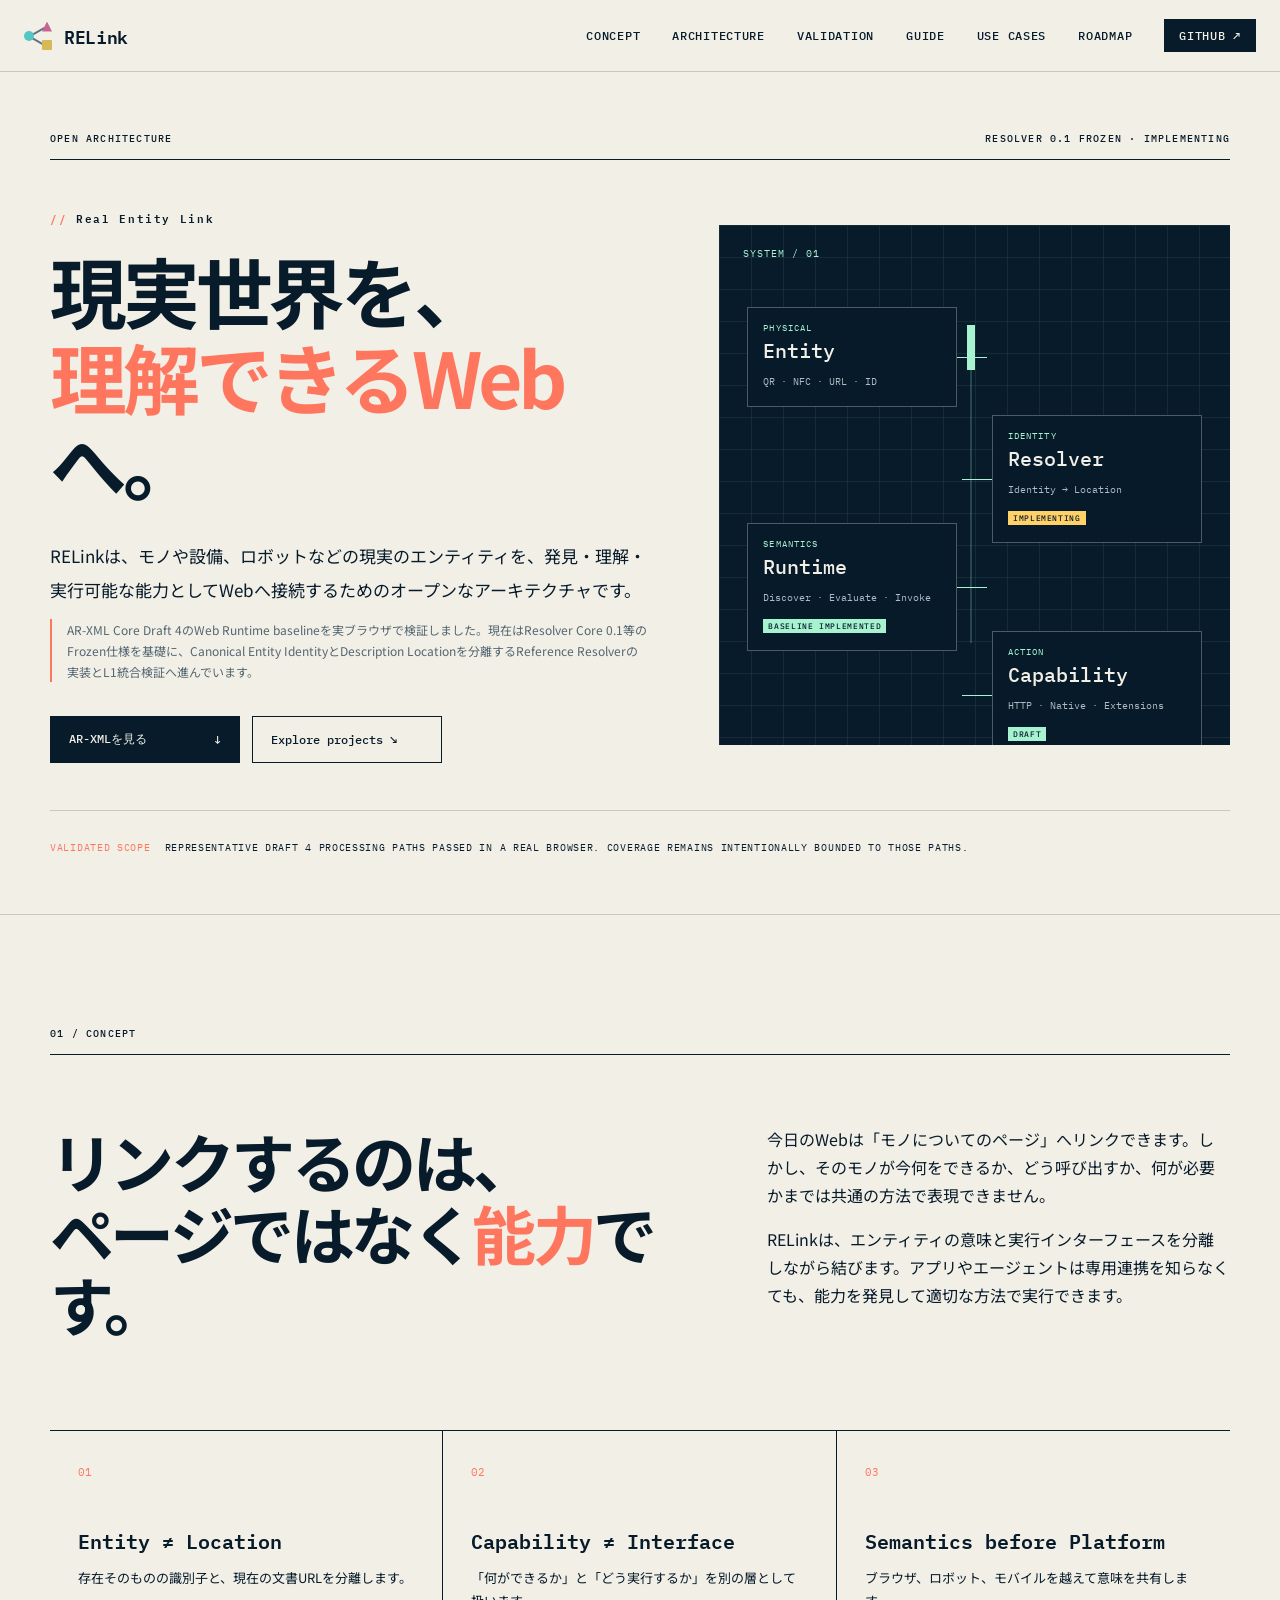
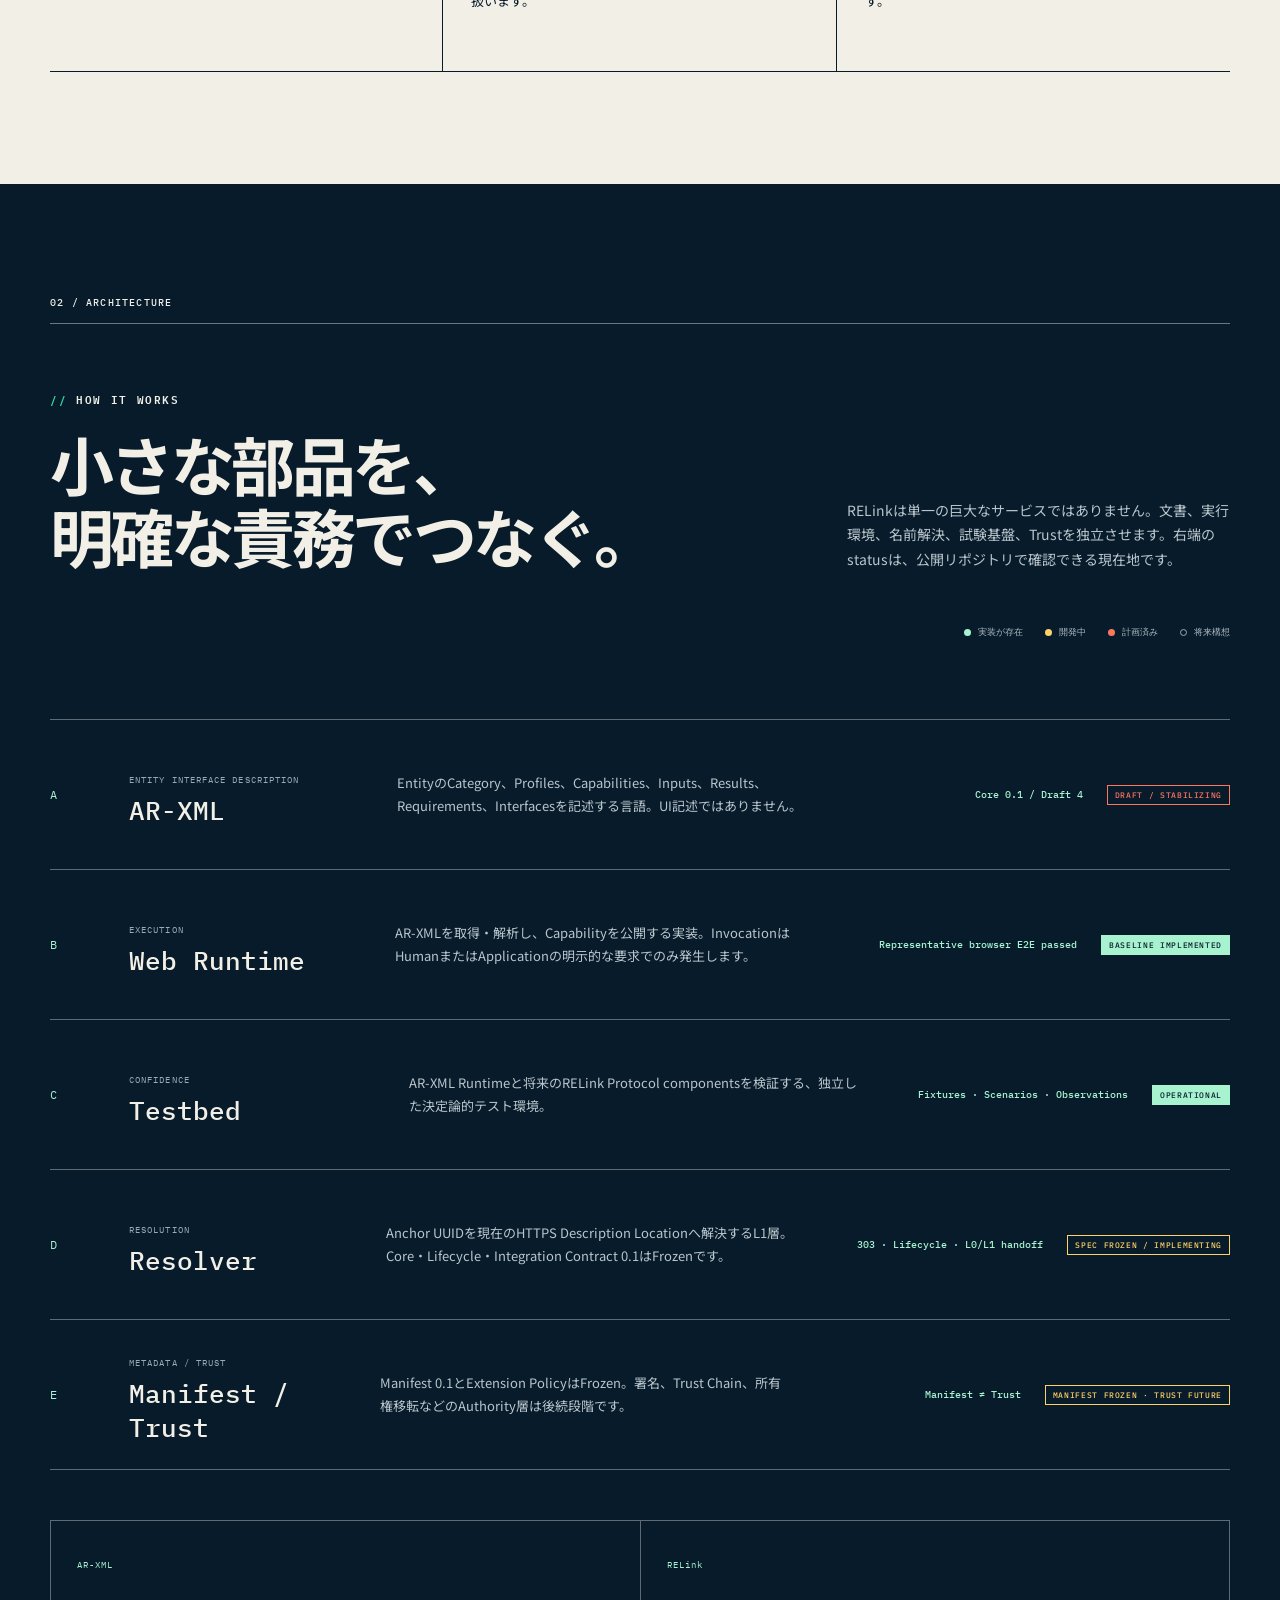
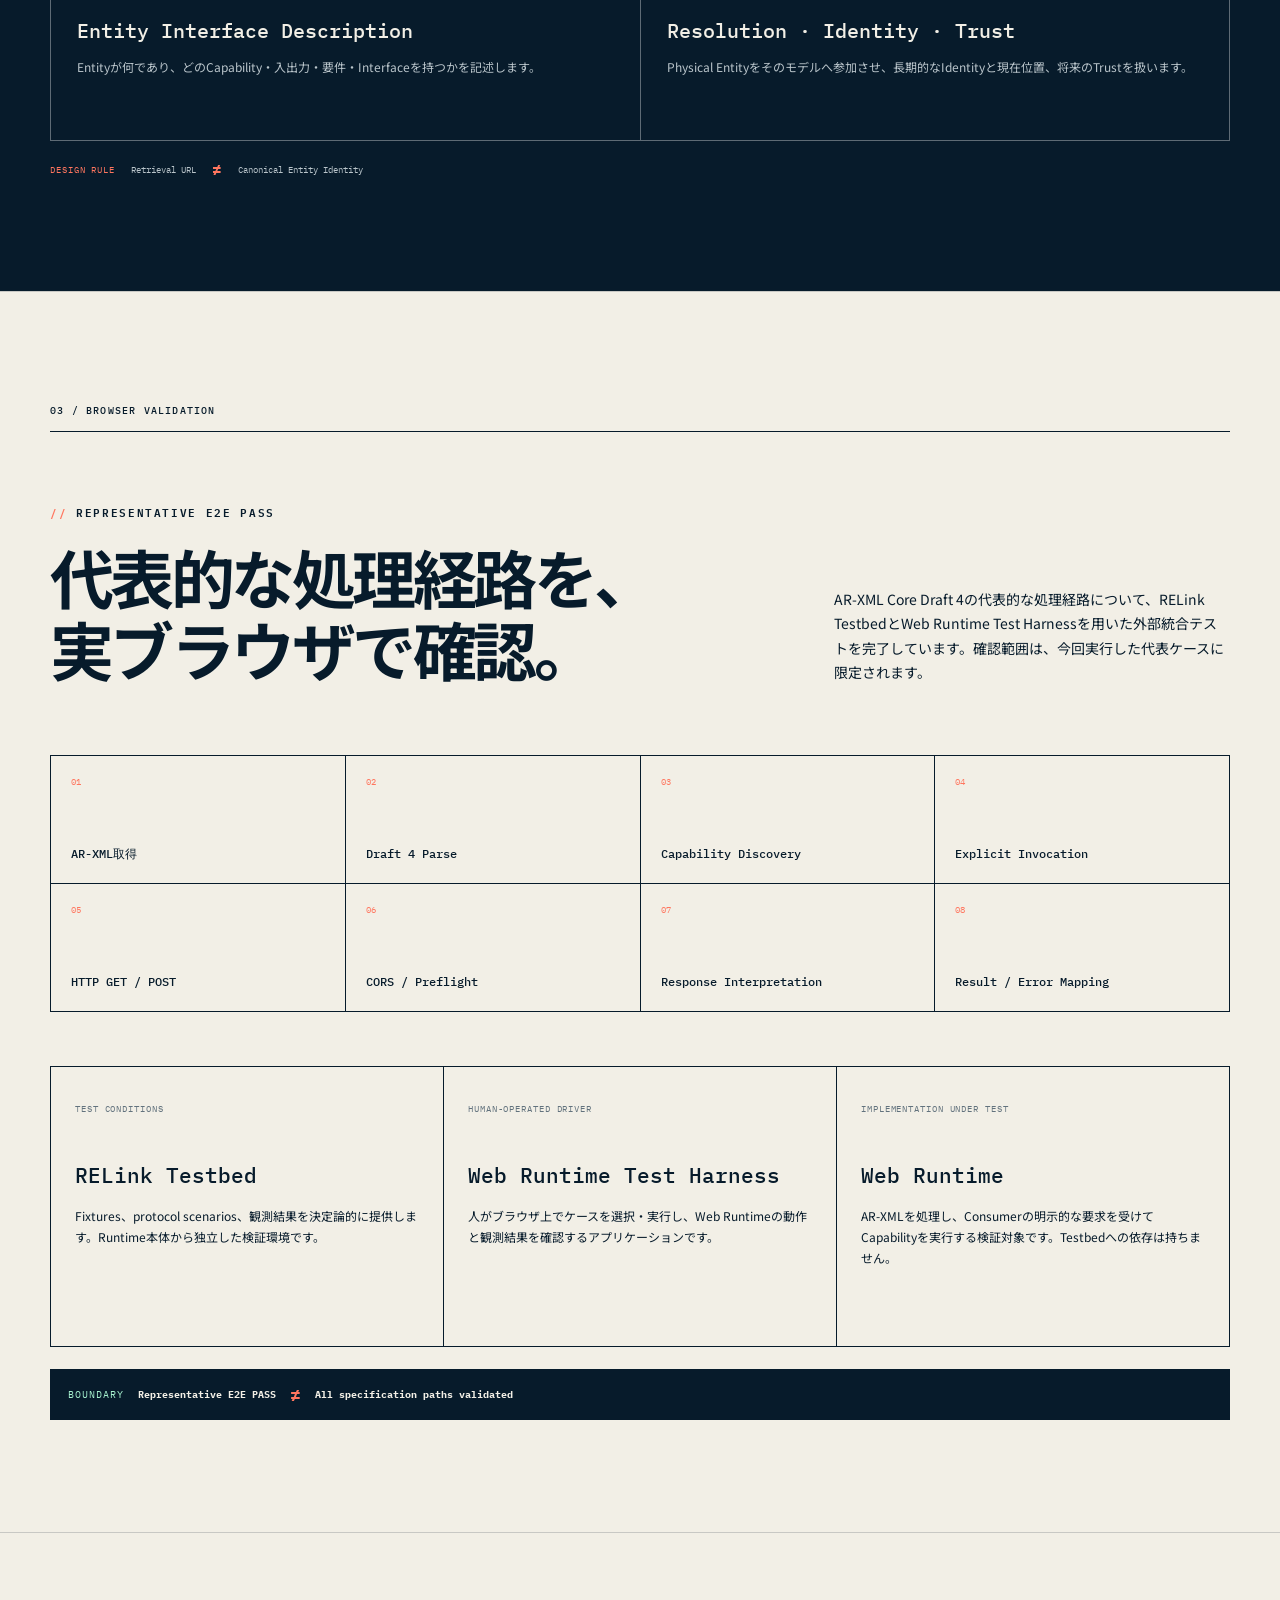
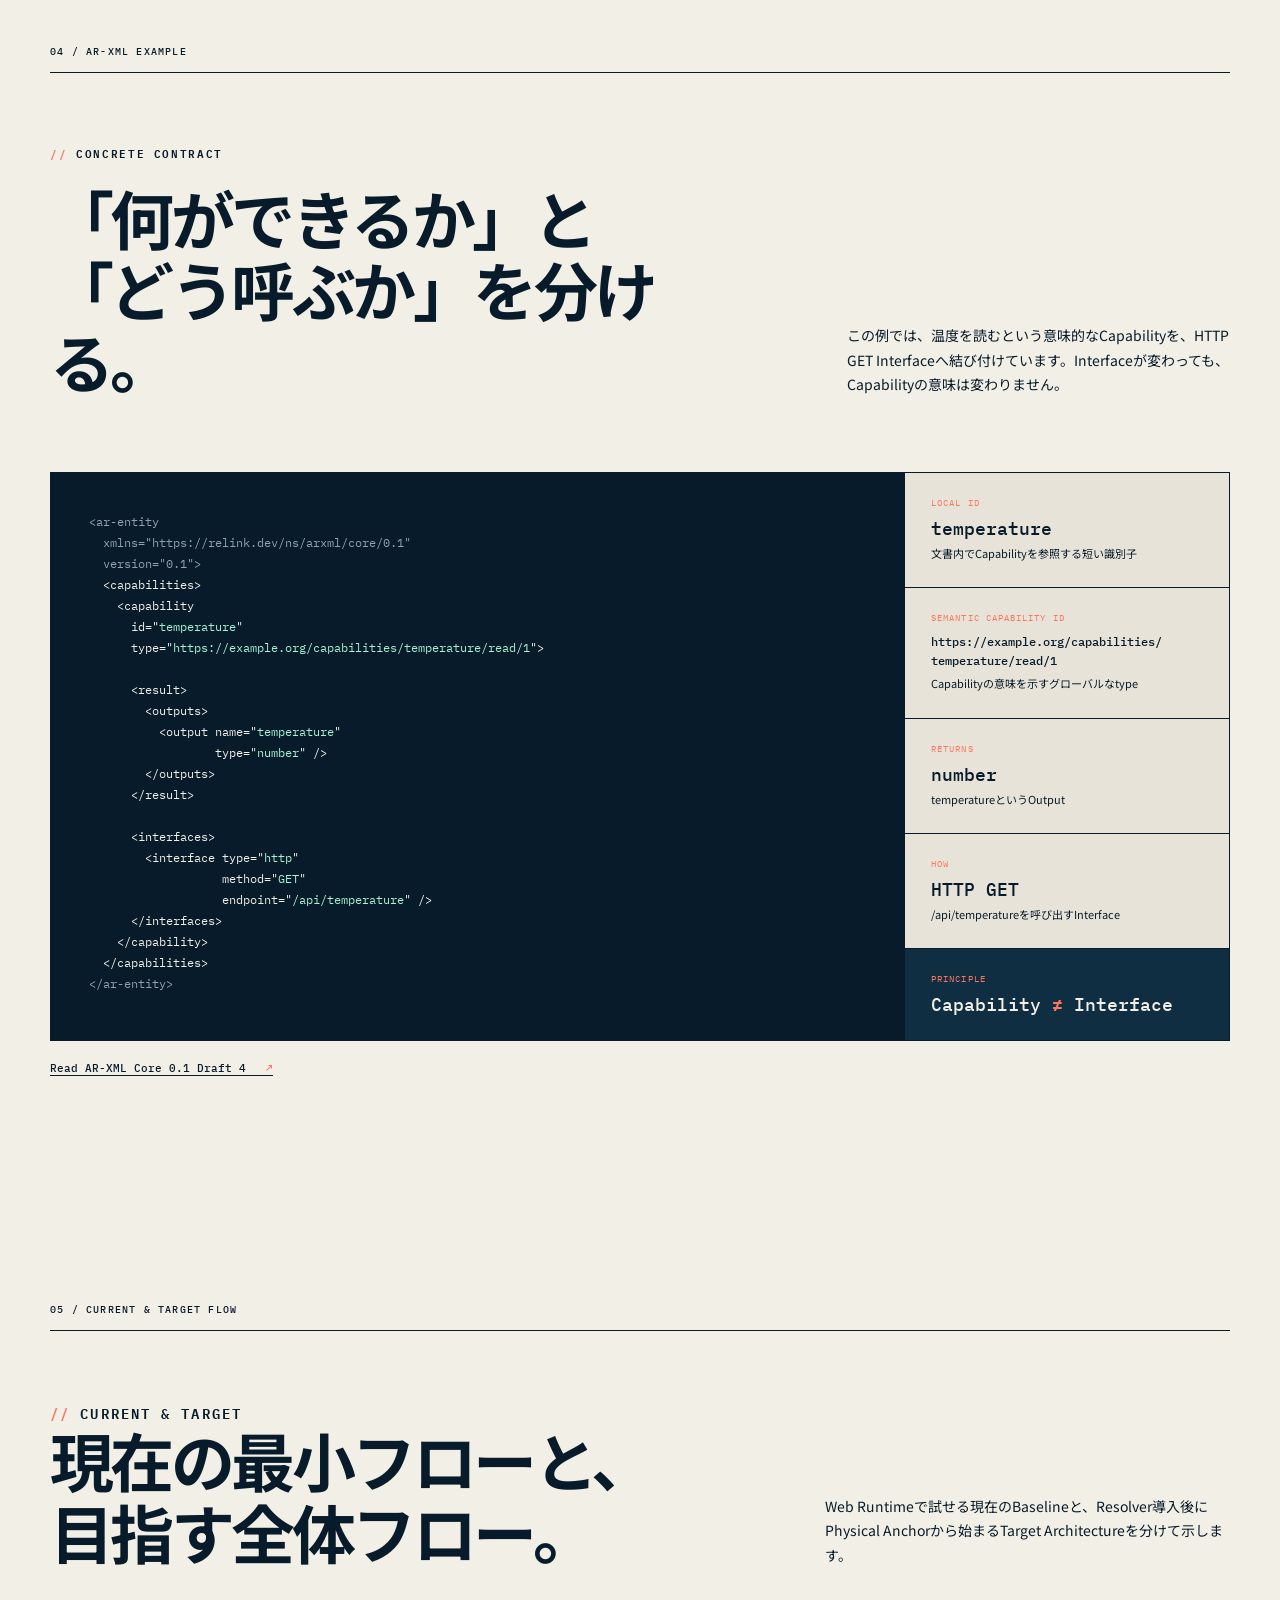
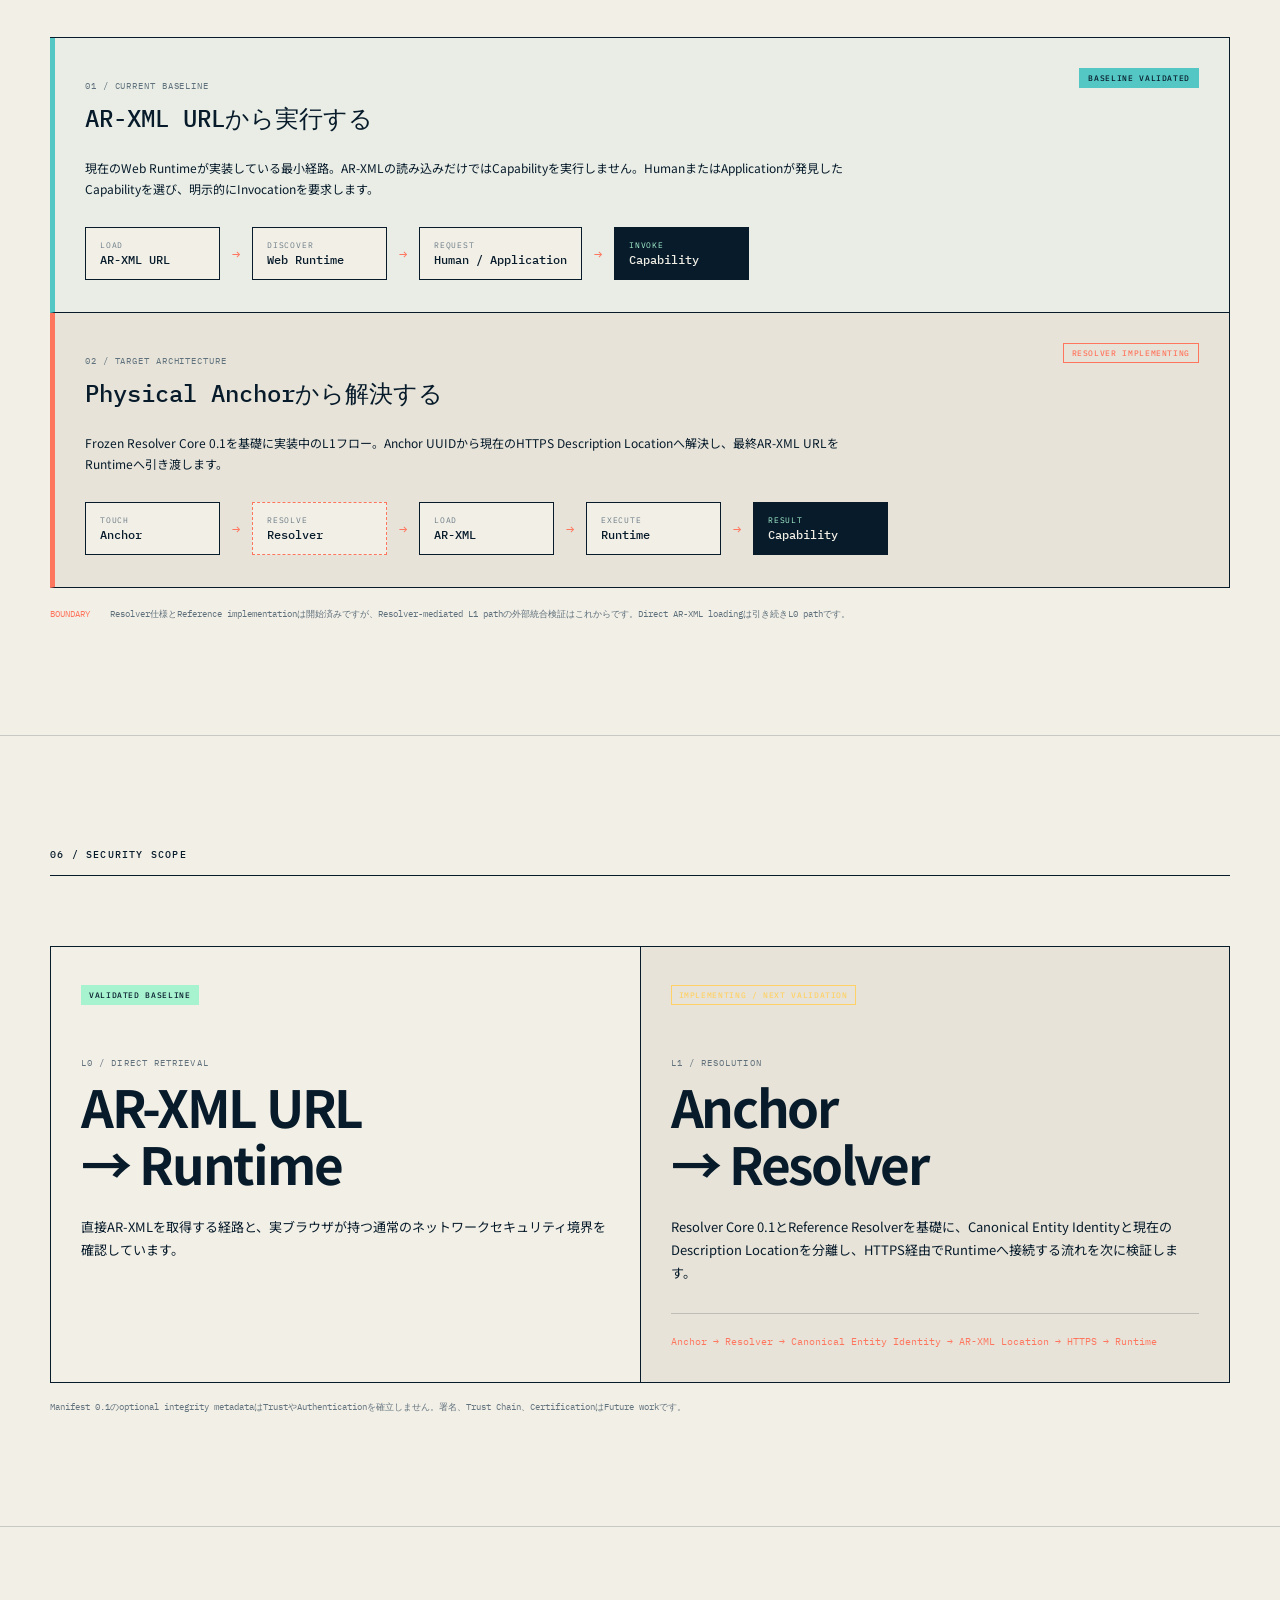
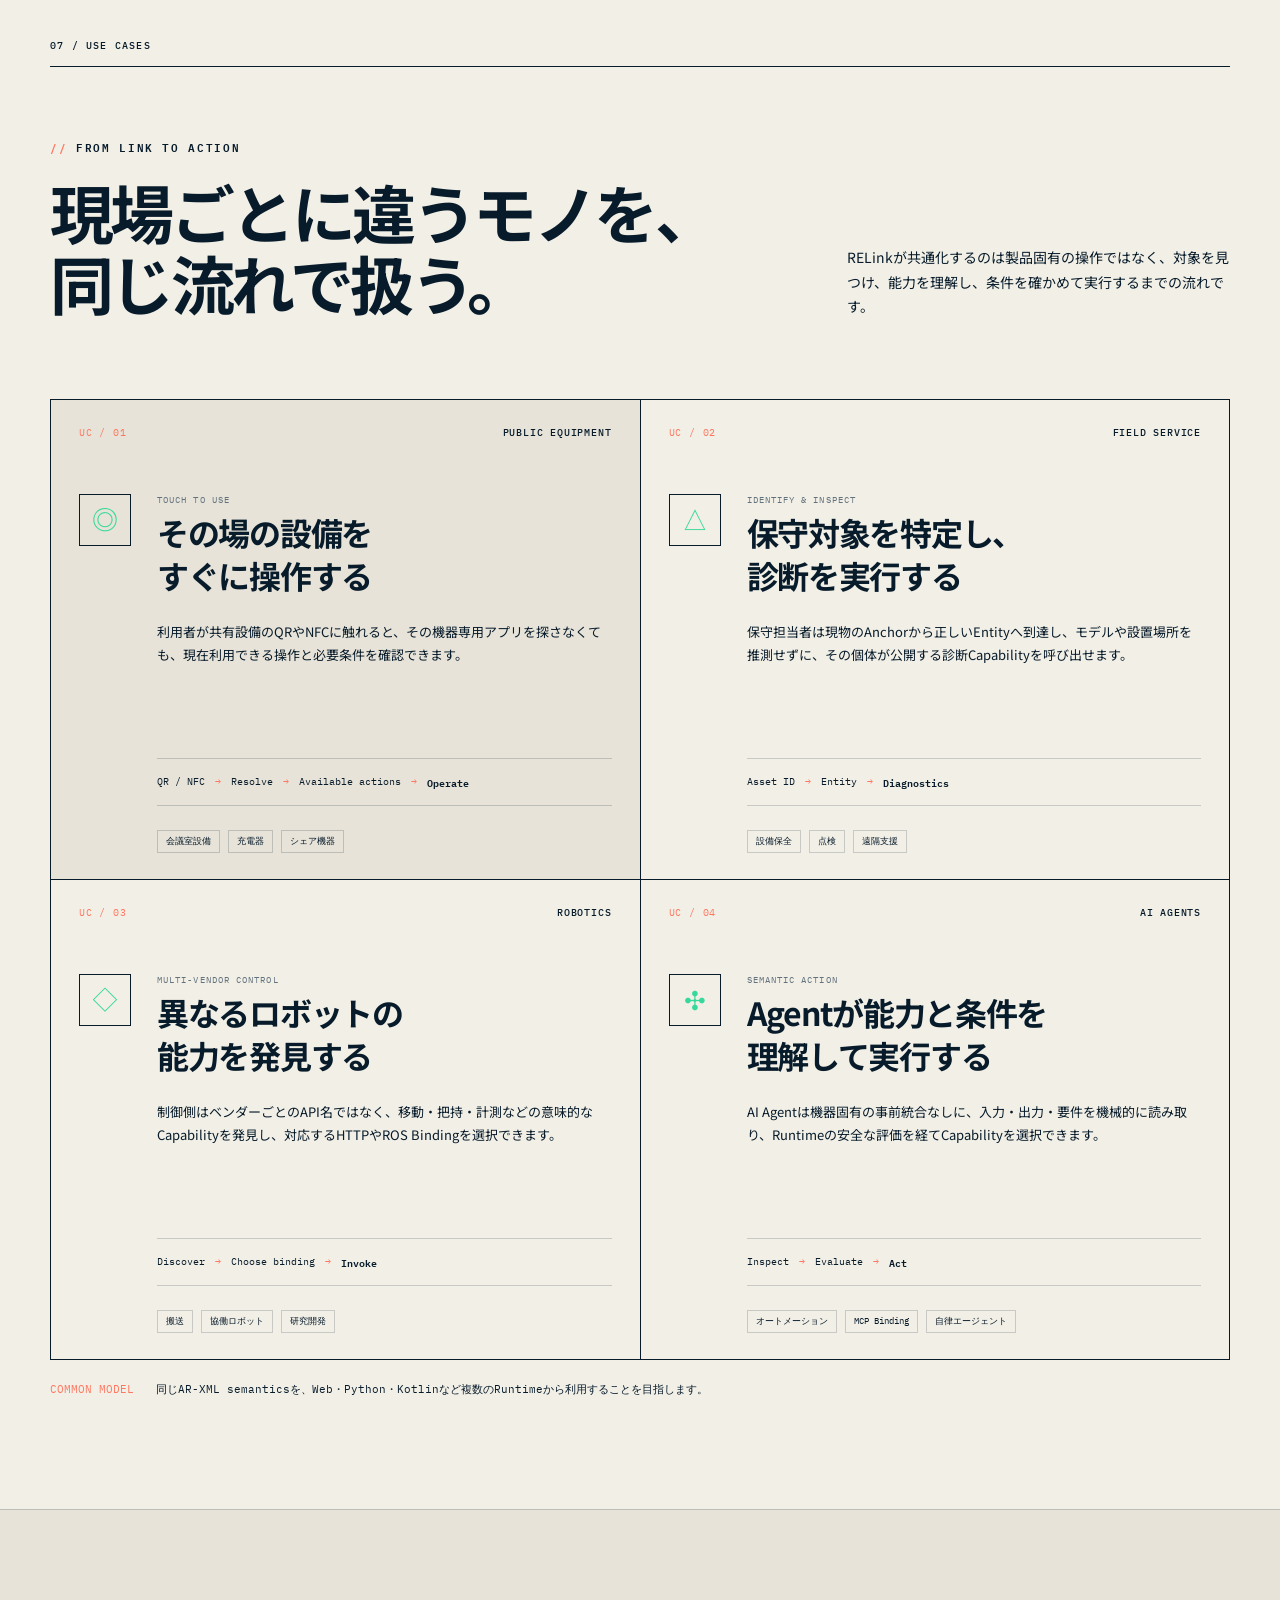
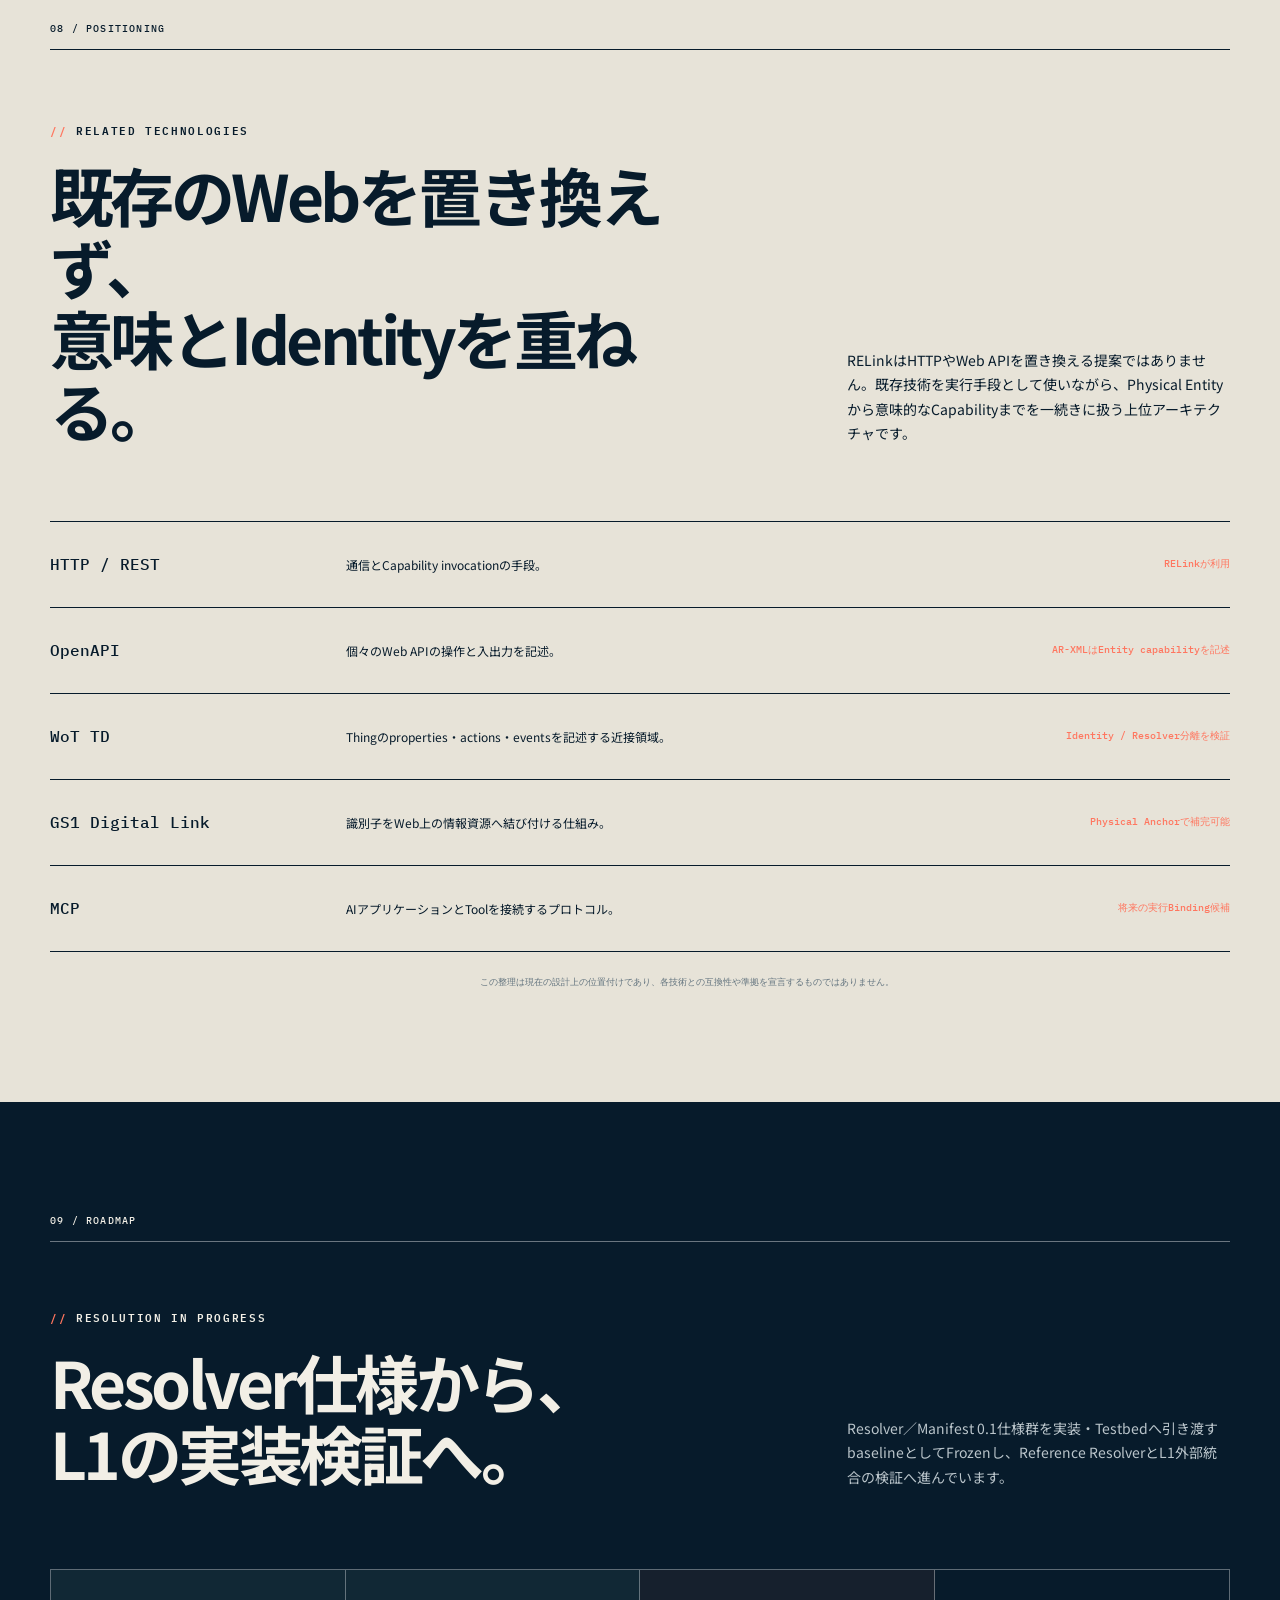
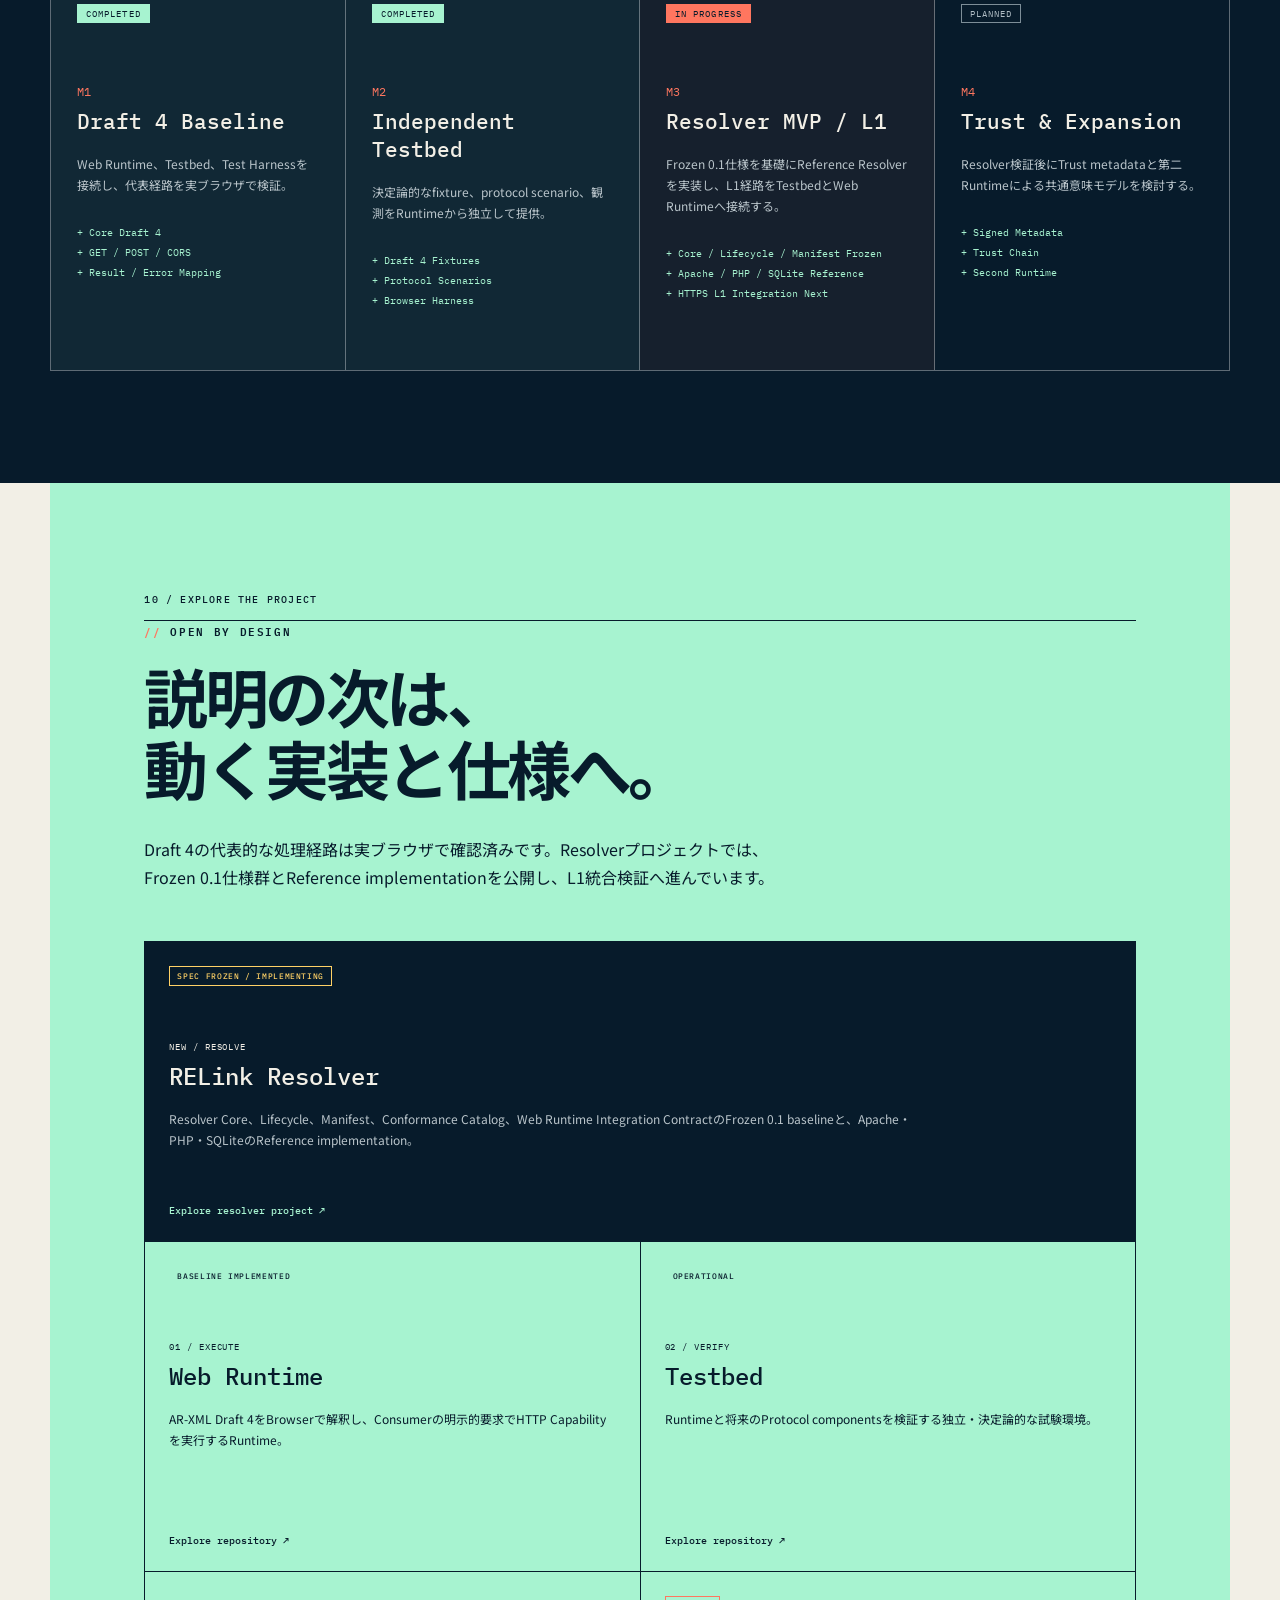
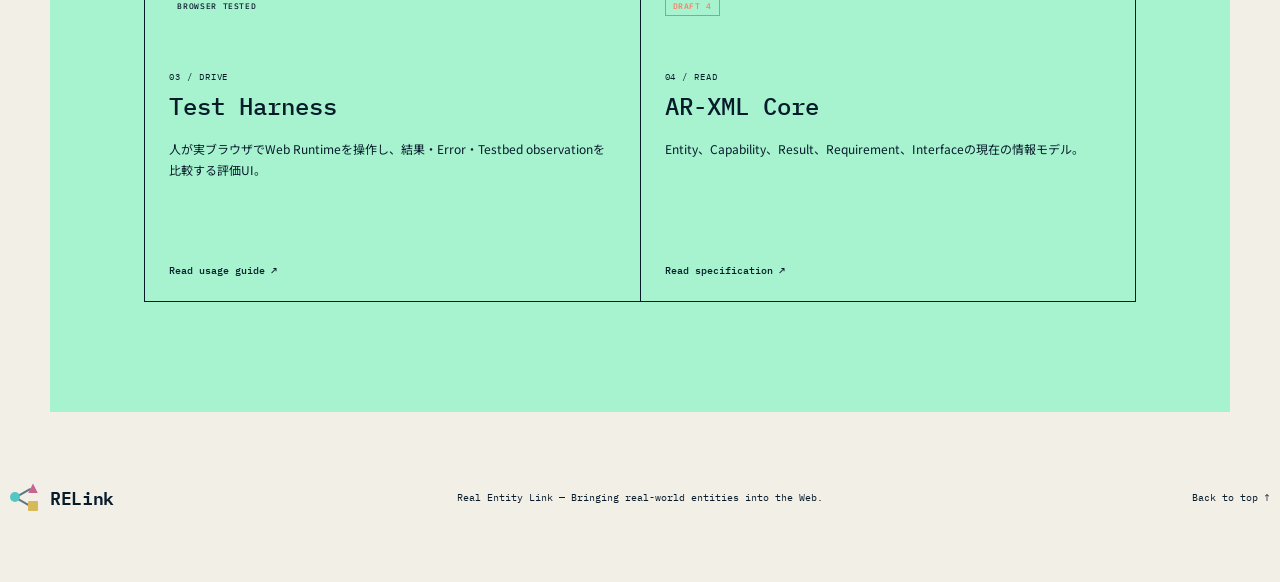
==== commit 5d820b26: "Add RELink smart home technical guide" ====
--- a/index.html
+++ b/index.html
@@ -33,6 +33,7 @@
         <a href="#concept">Concept</a>
         <a href="#architecture">Architecture</a>
         <a href="#validation">Validation</a>
+        <a href="smart-home.html">Guide</a>
         <a href="#use-cases">Use cases</a>
         <a href="#roadmap">Roadmap</a>
         <a class="nav-cta" href="https://github.com/ranmaru50" rel="noreferrer">GitHub ↗</a>
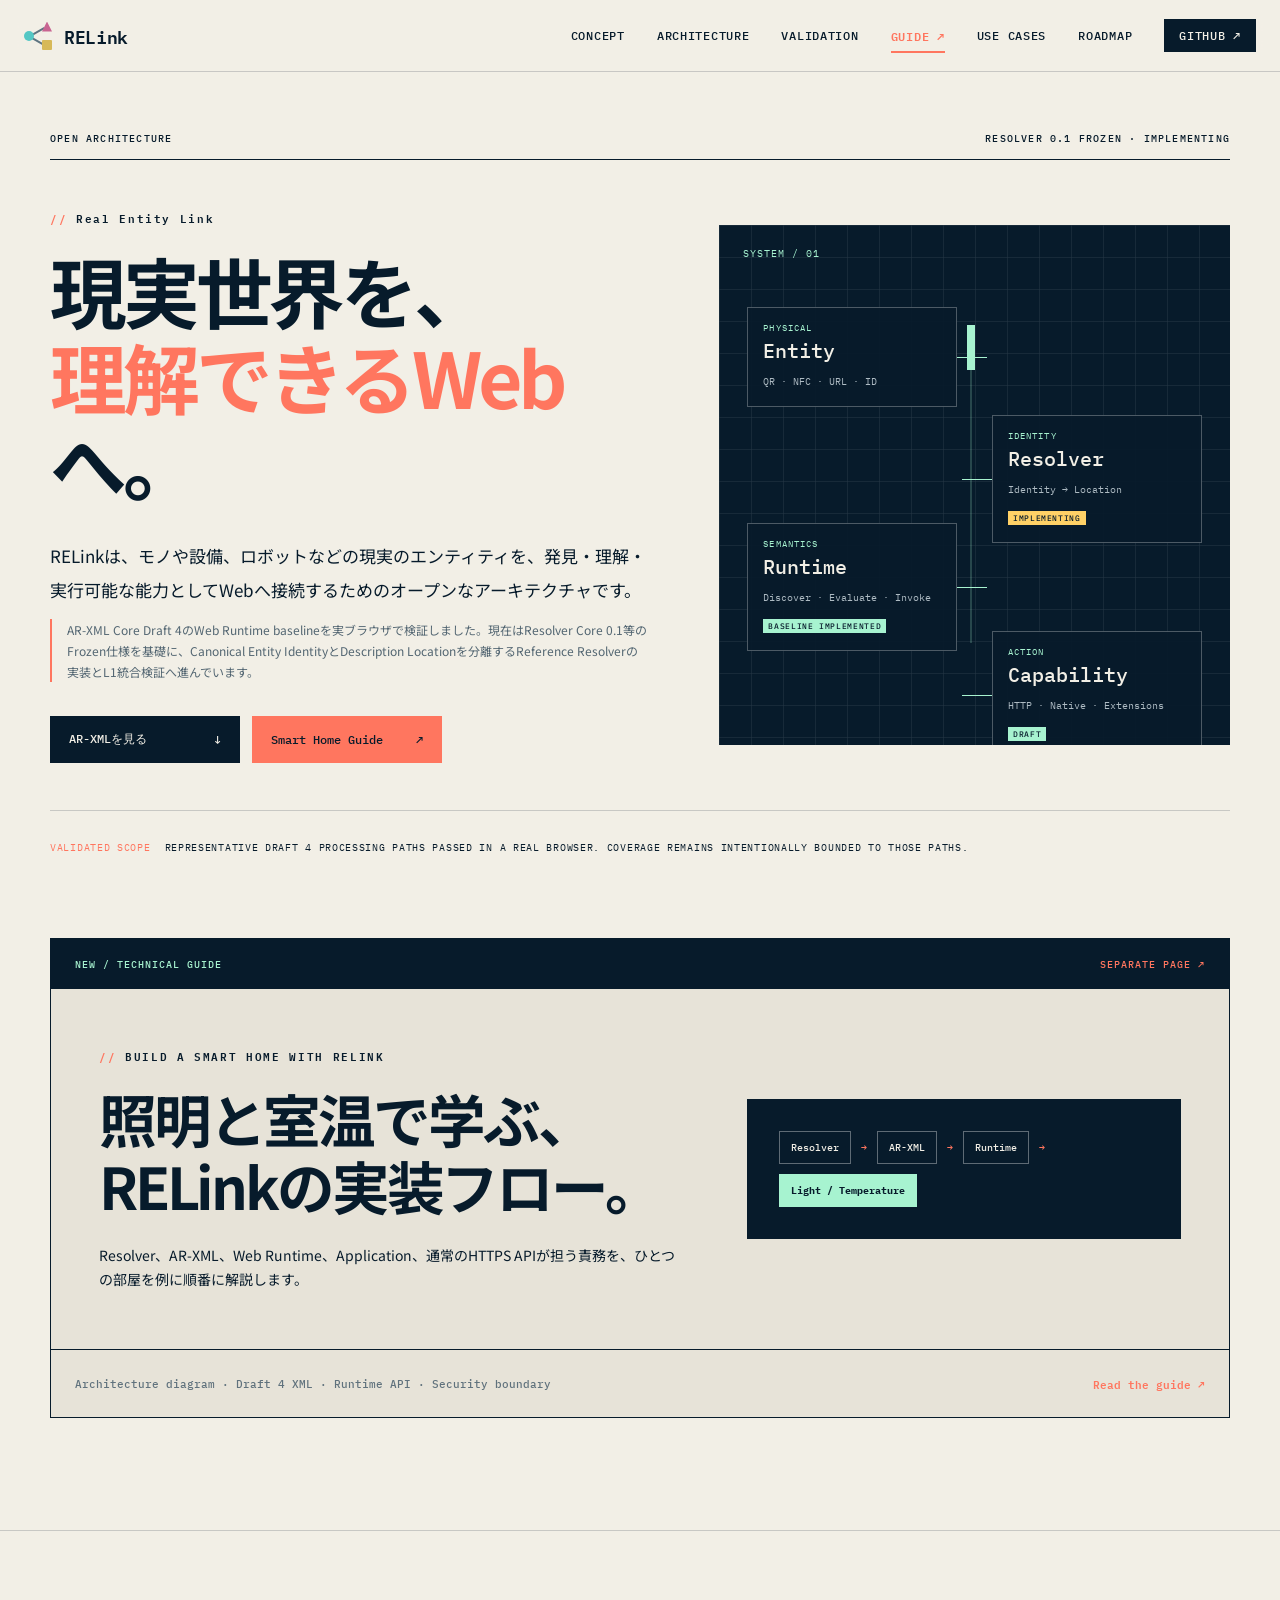
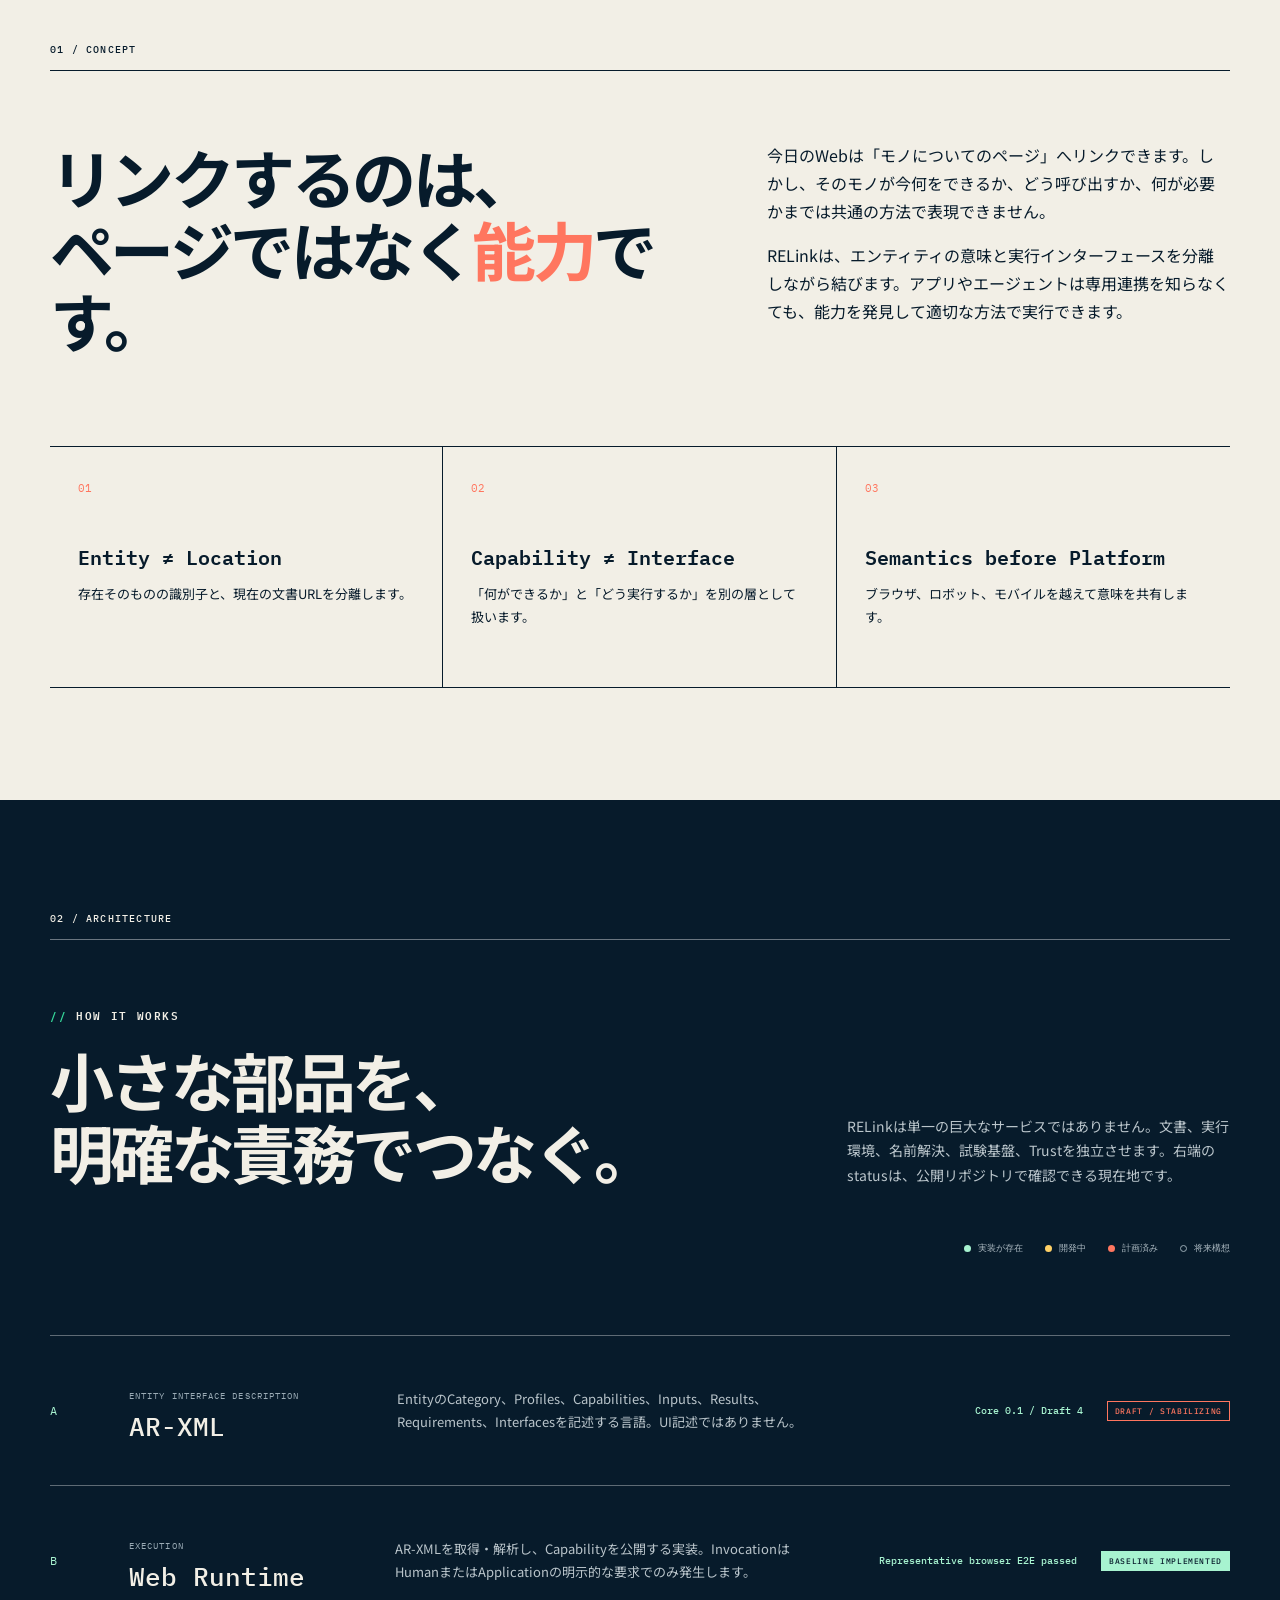
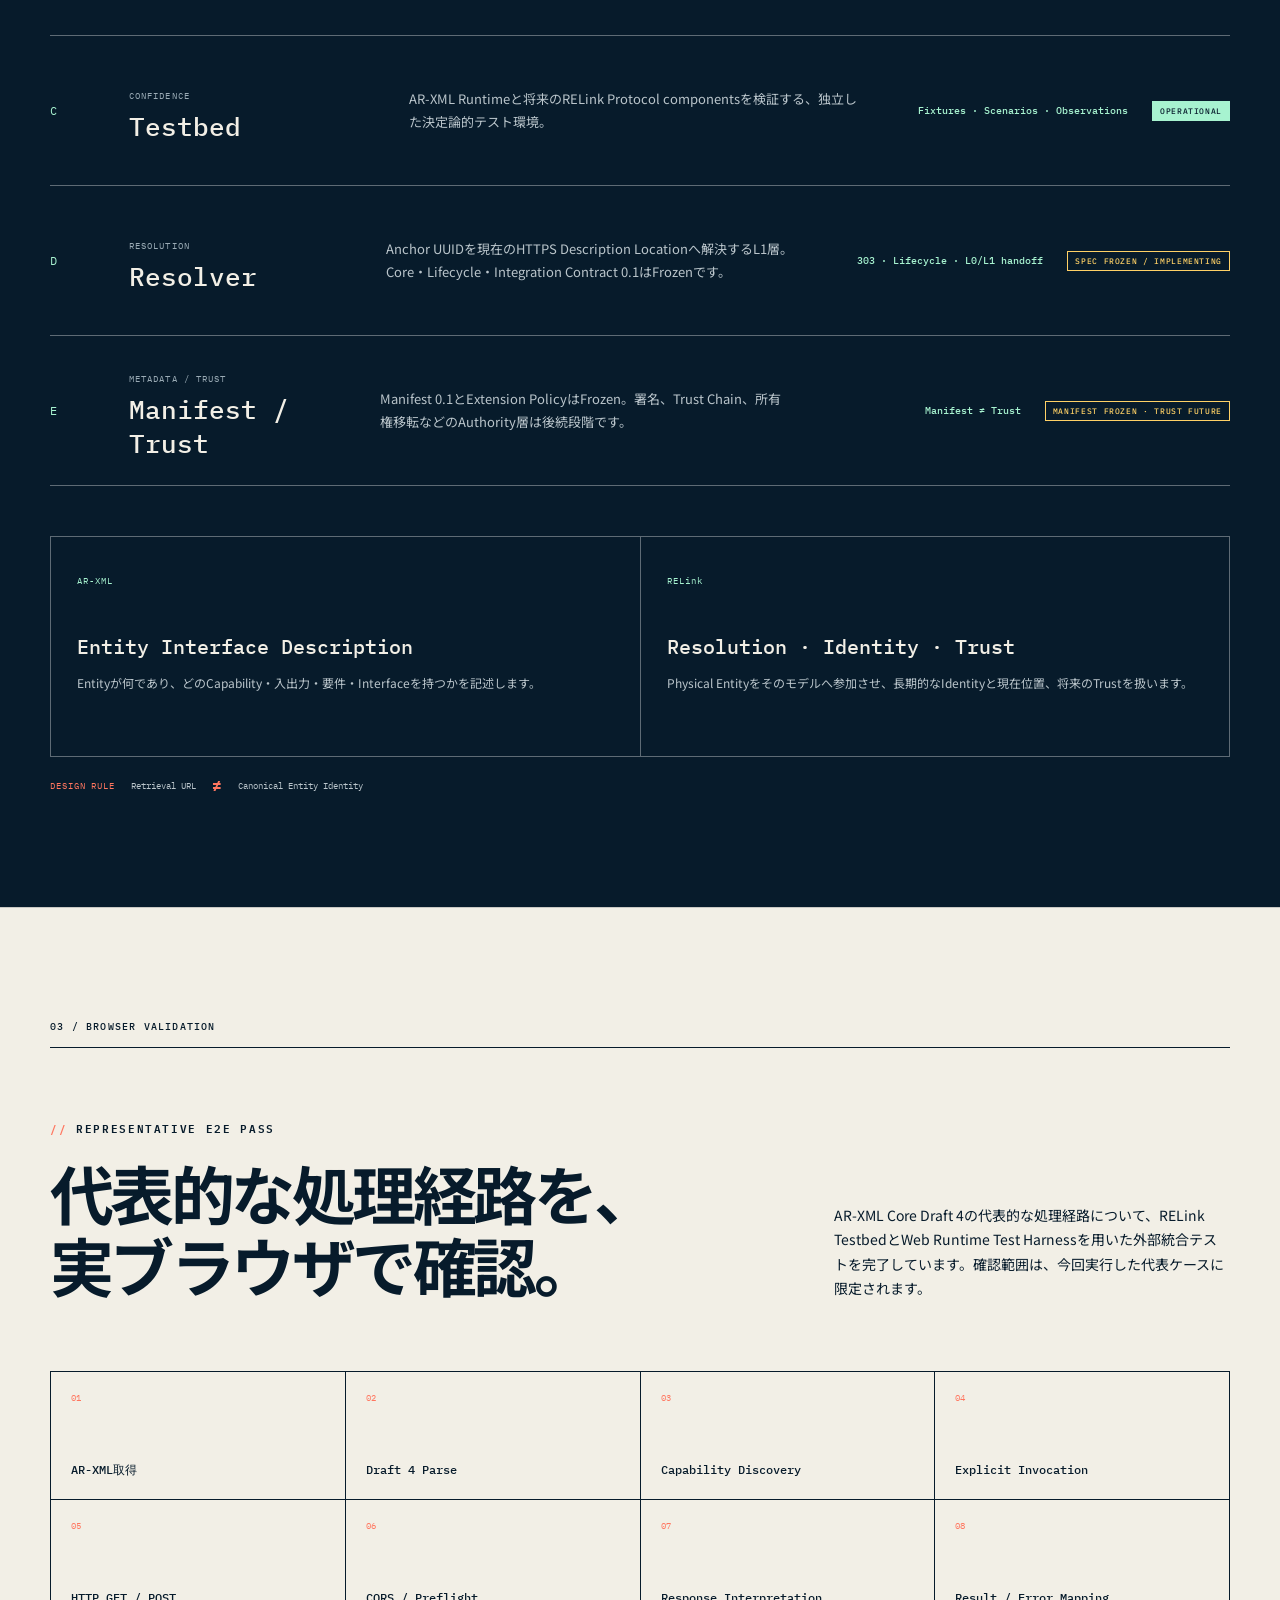
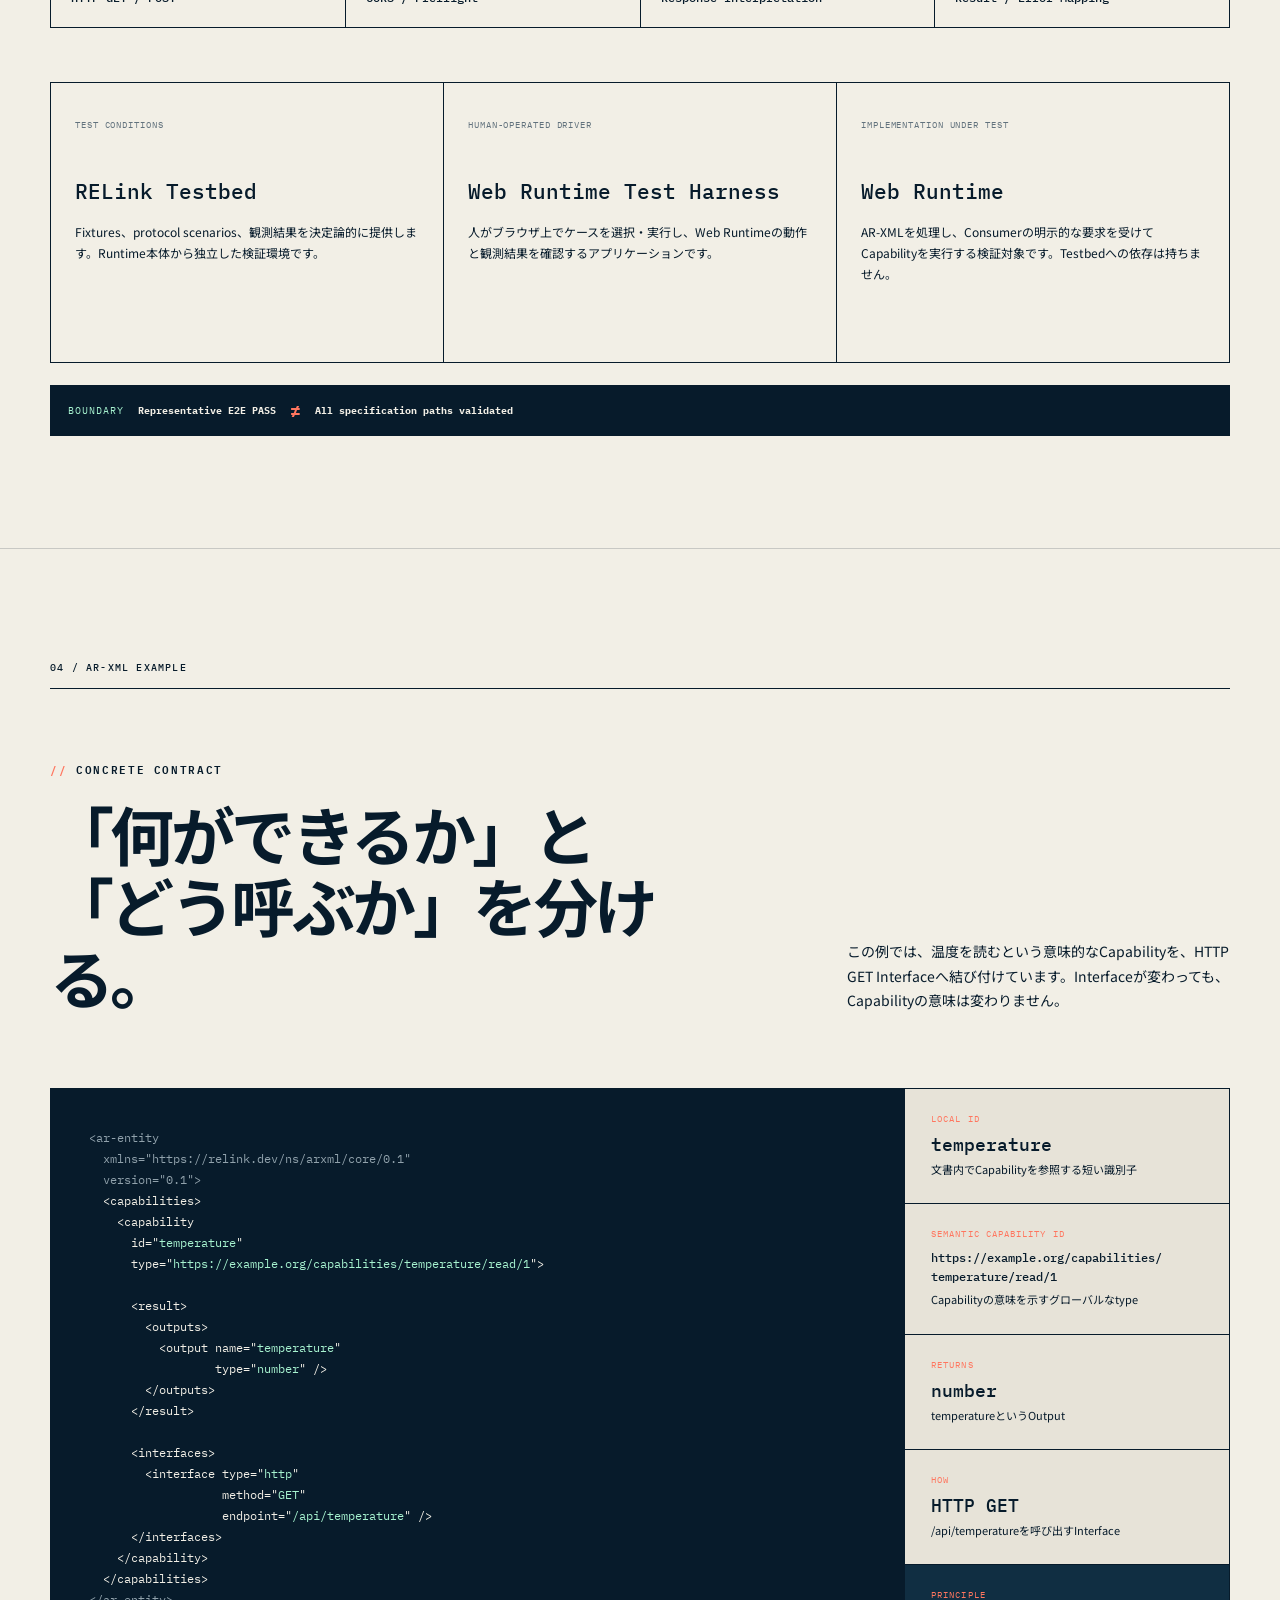
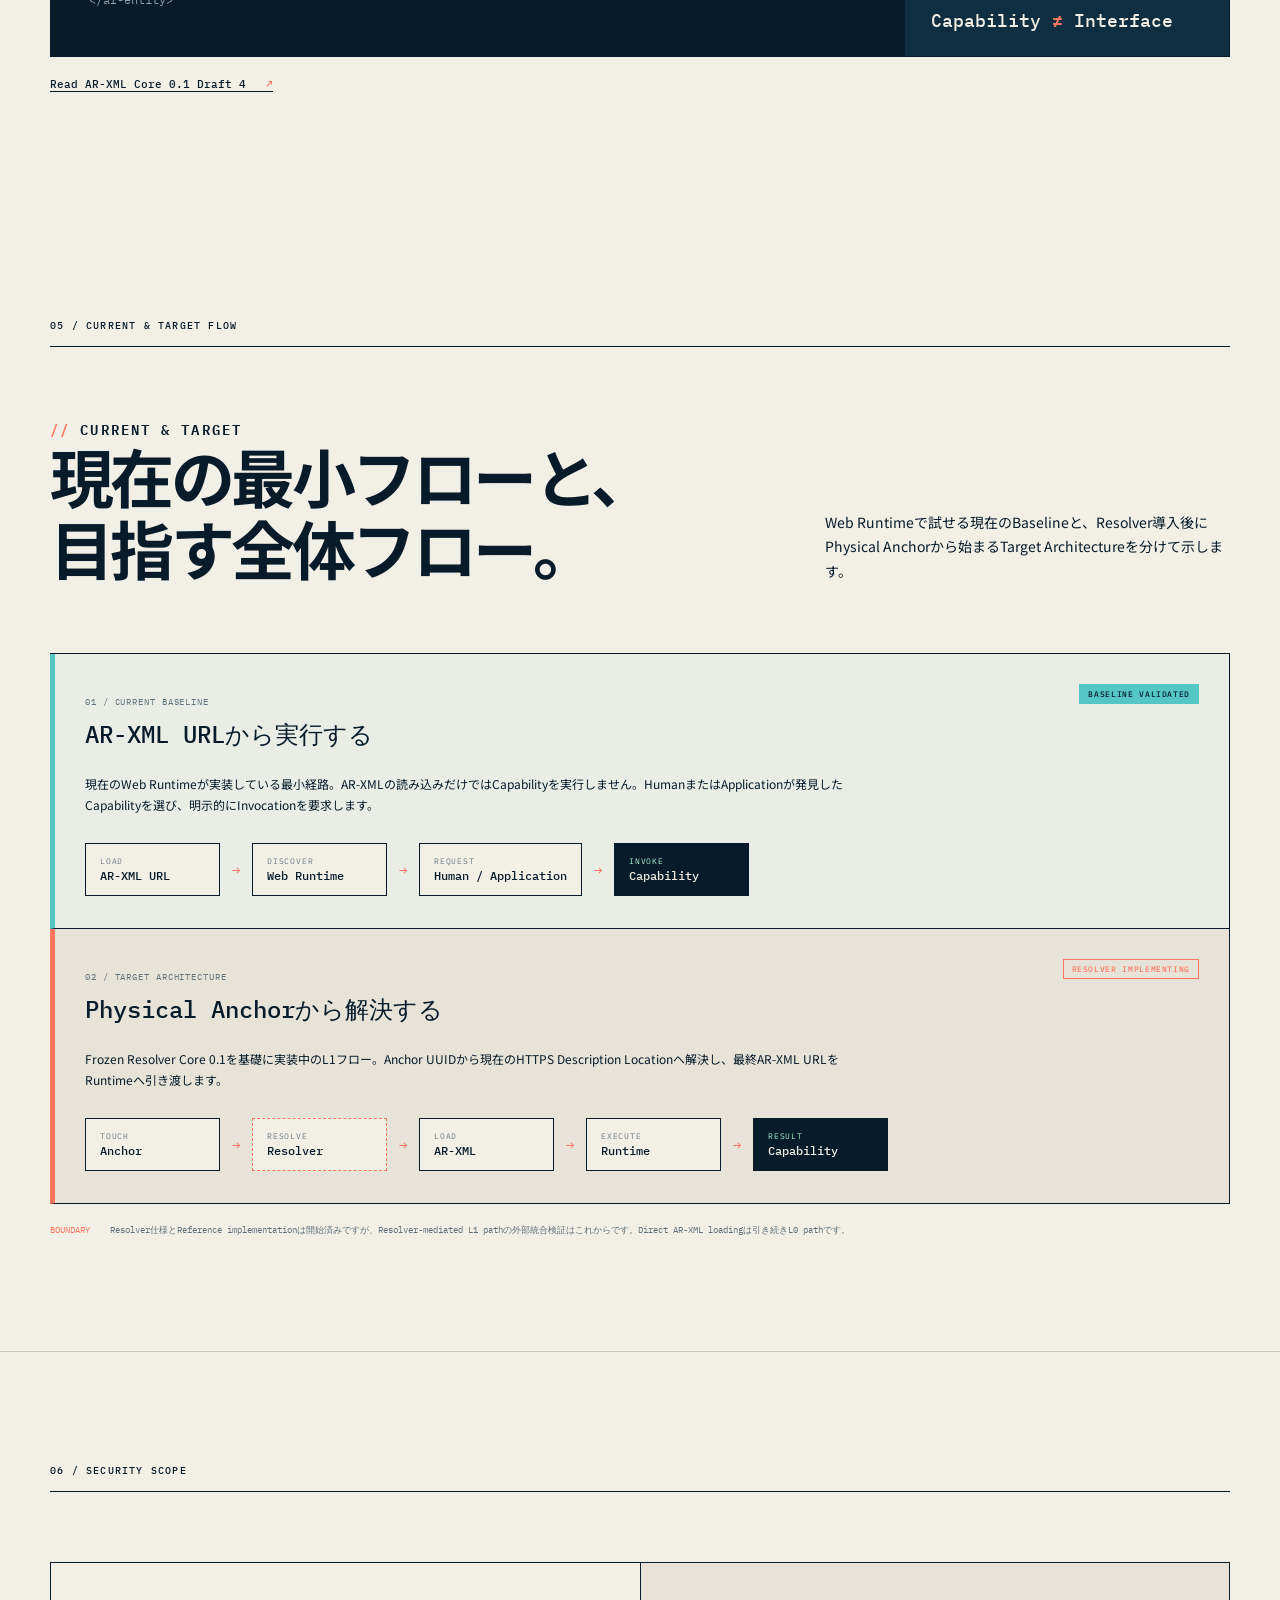
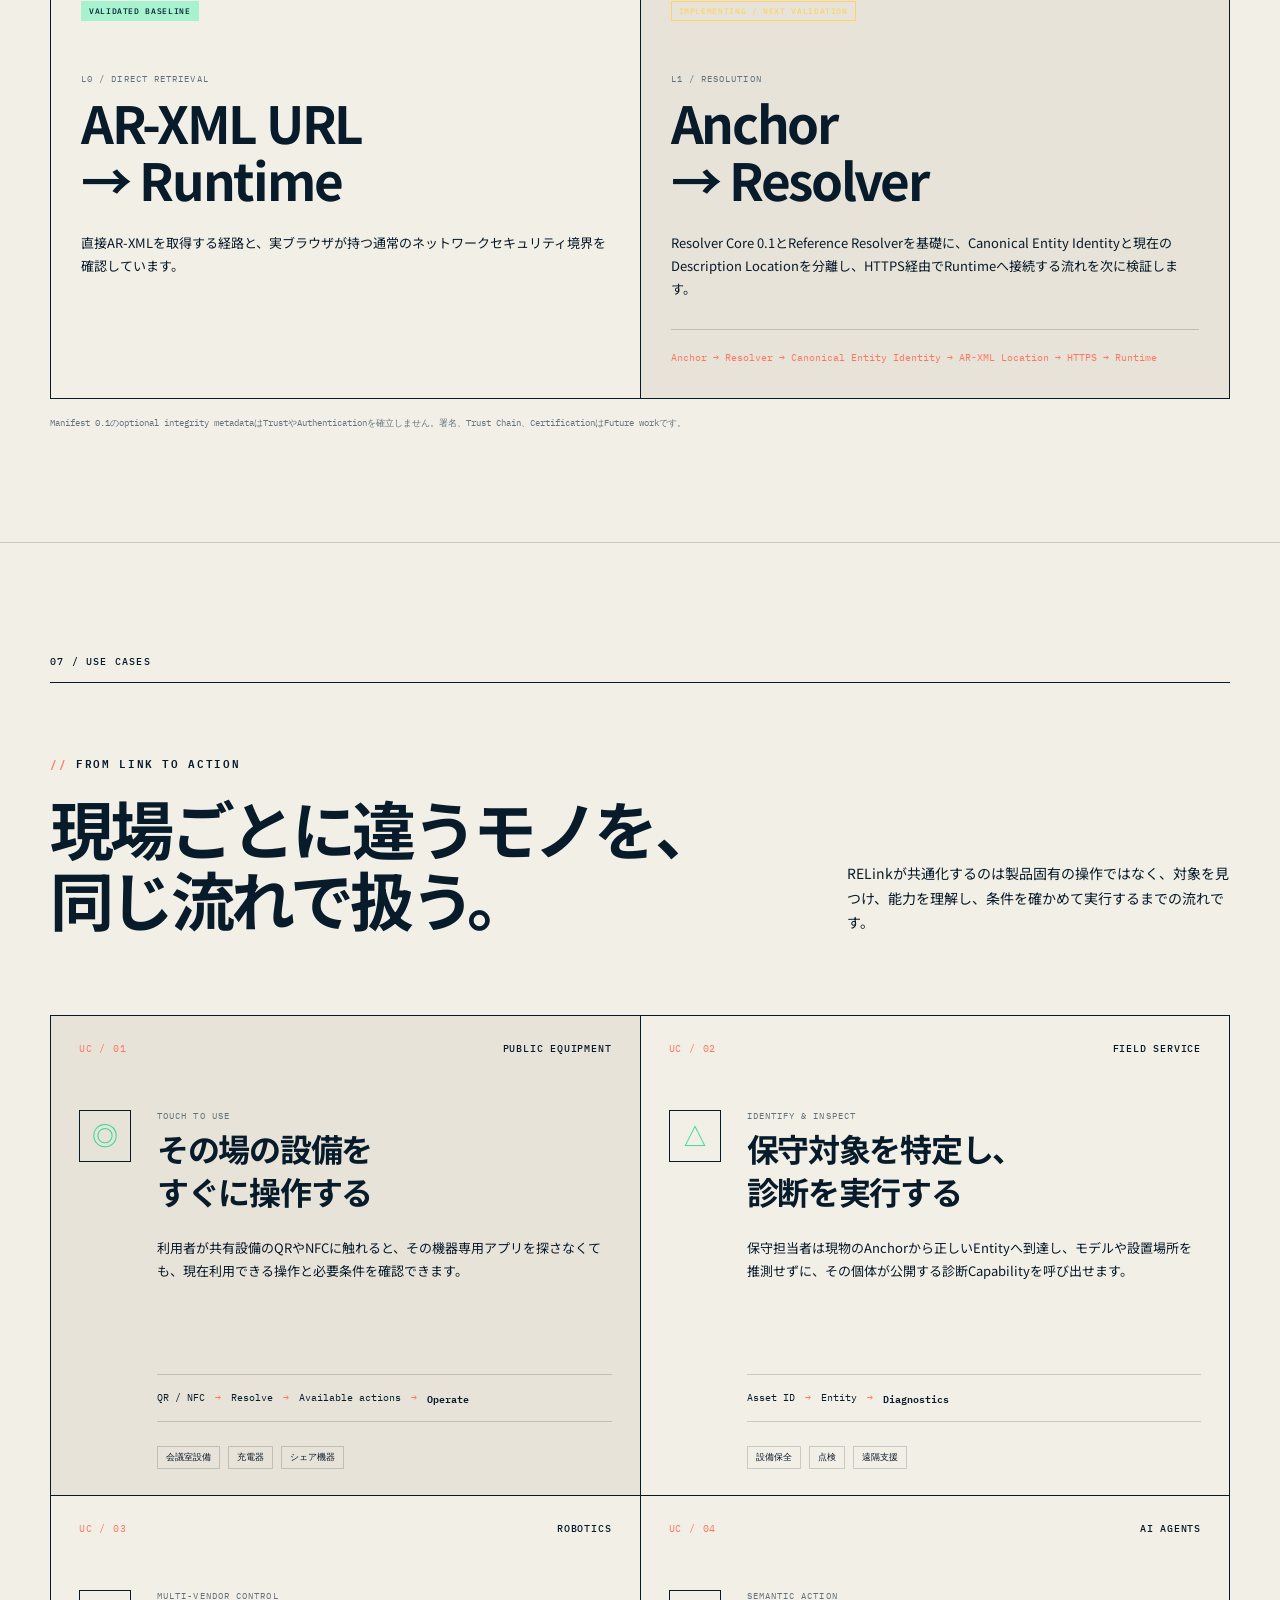
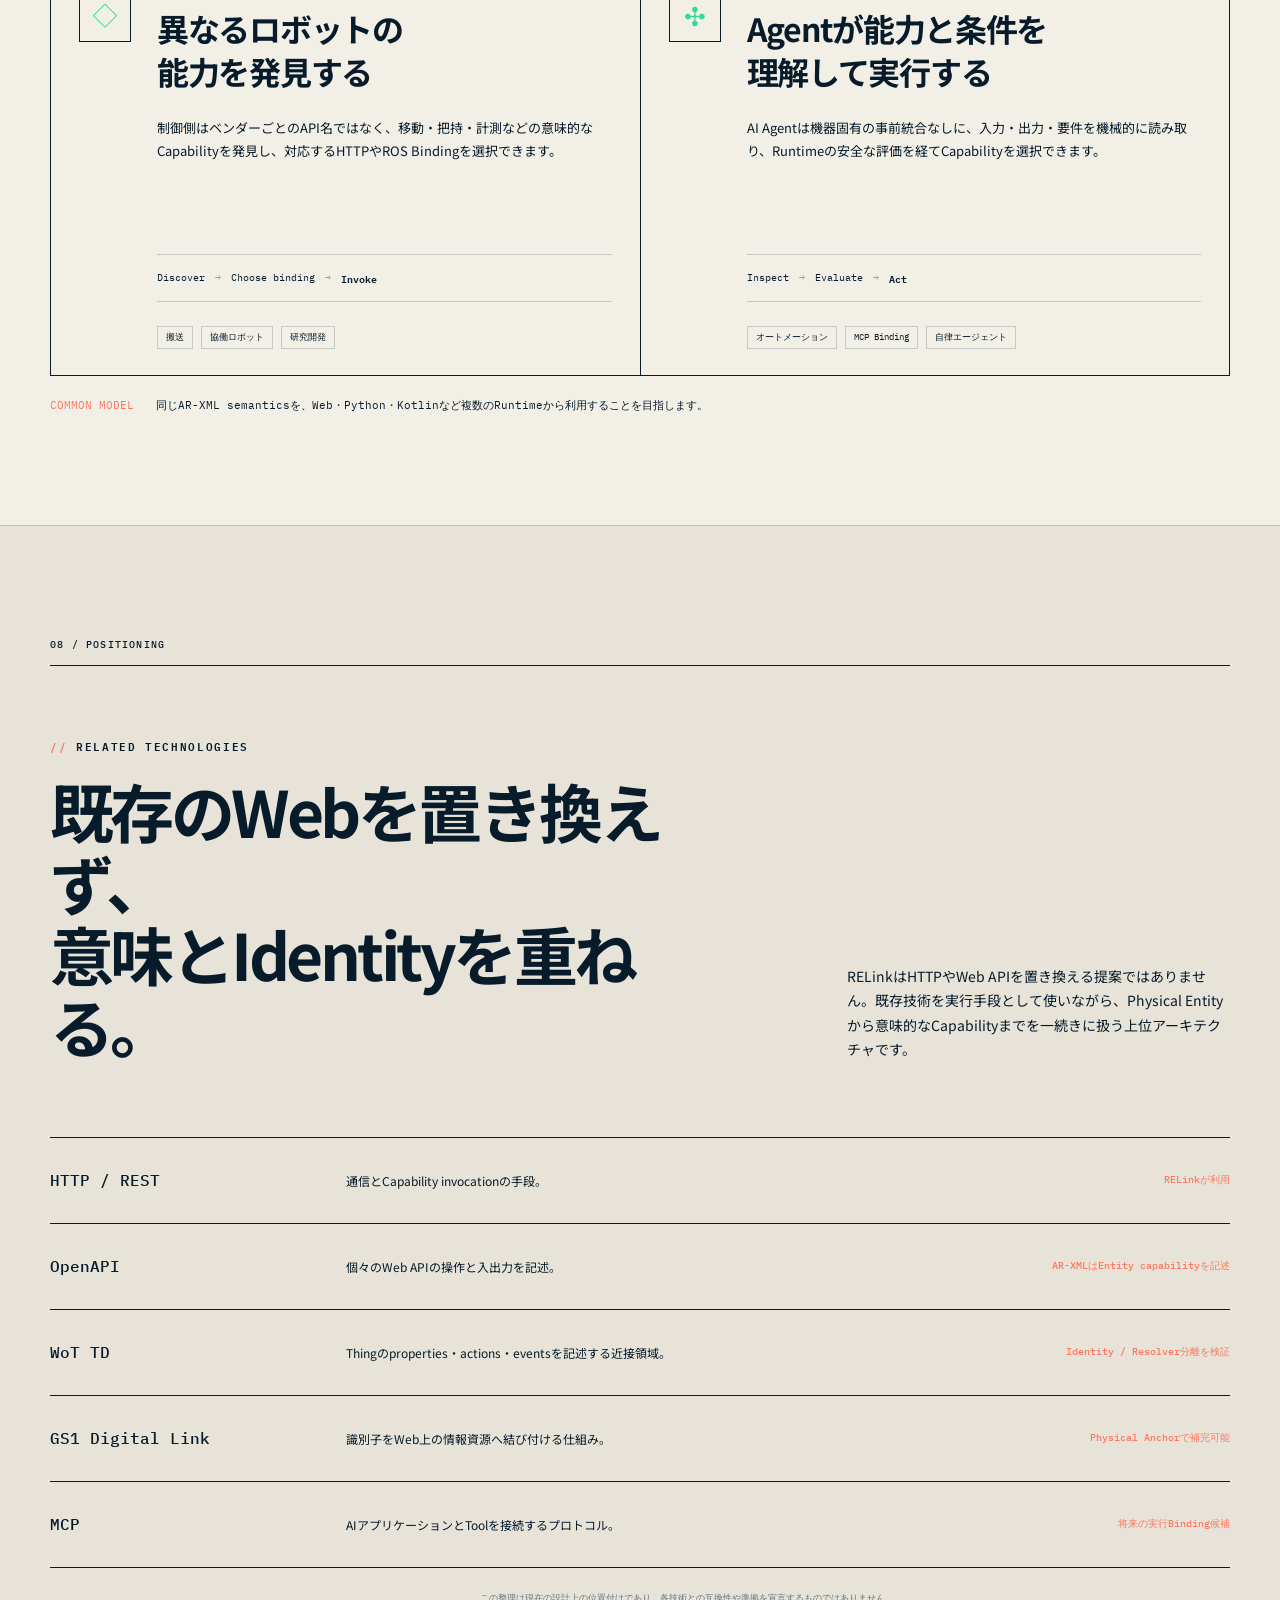
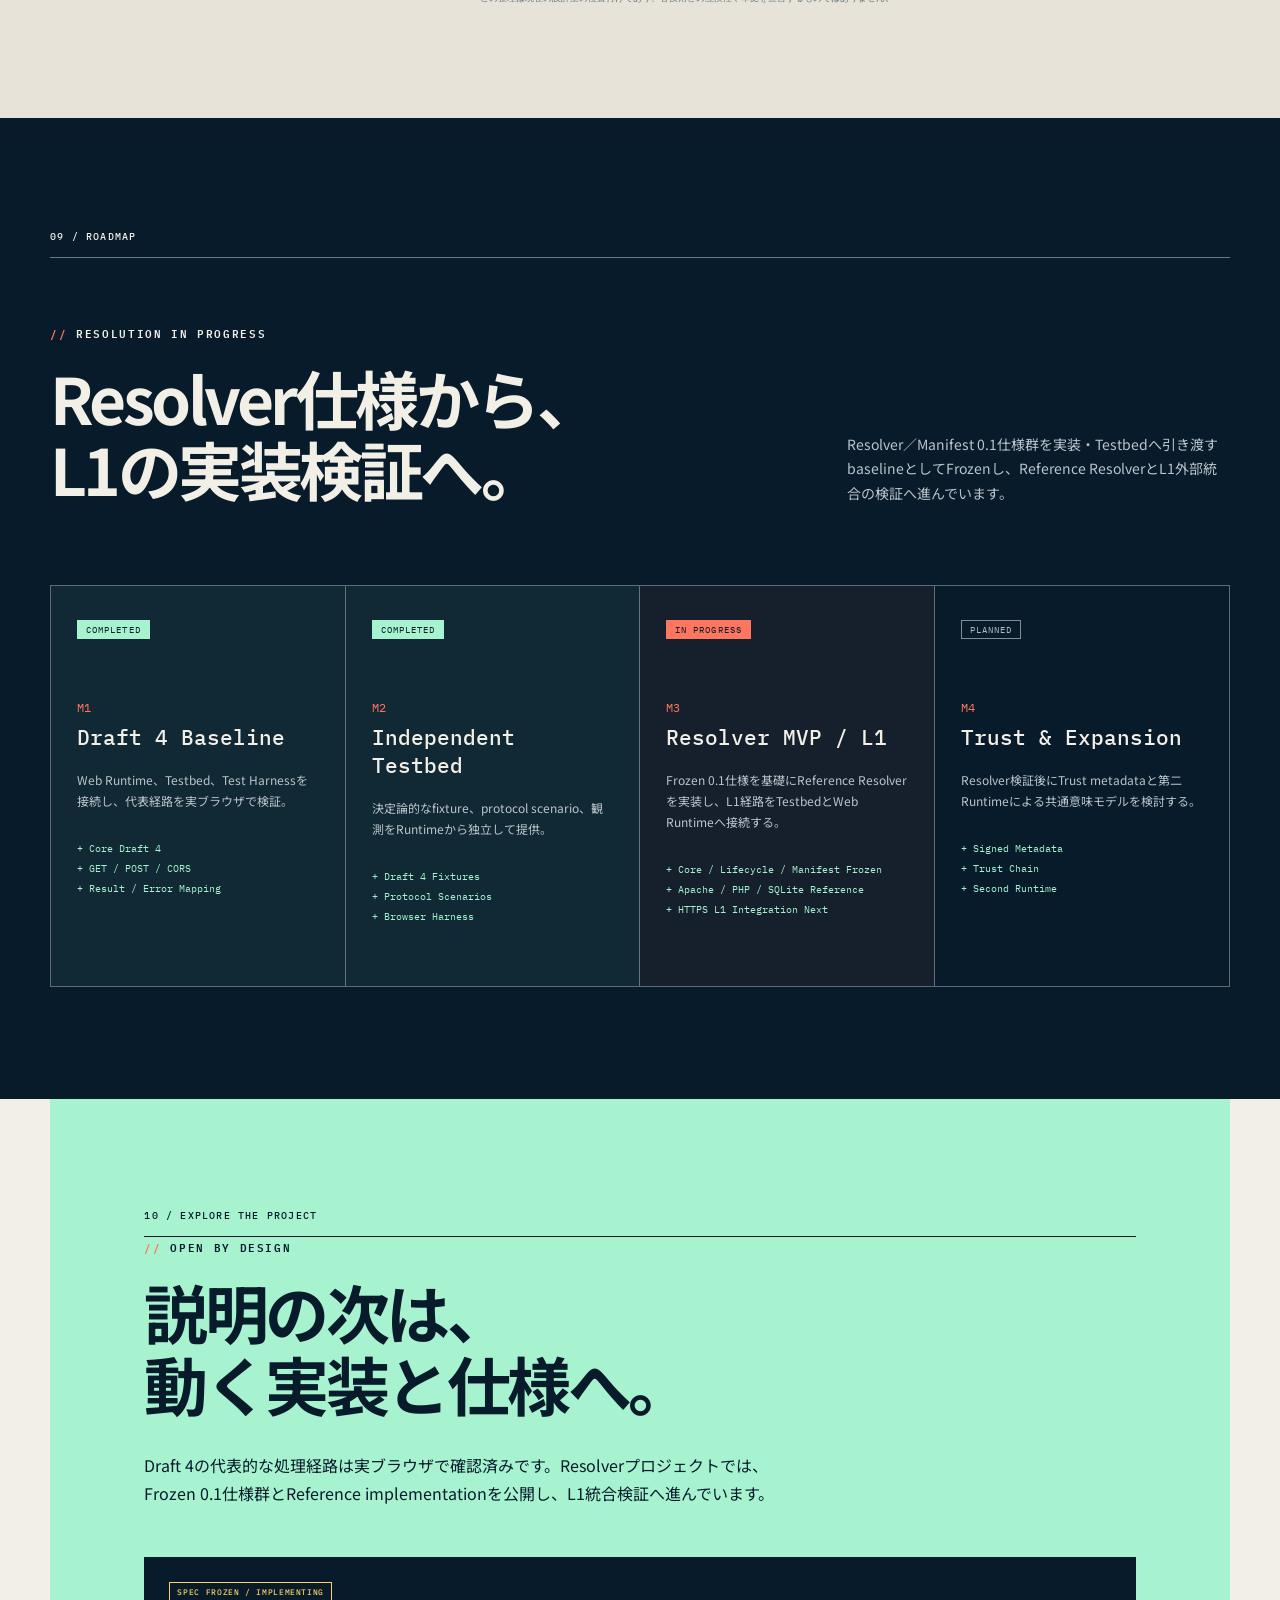
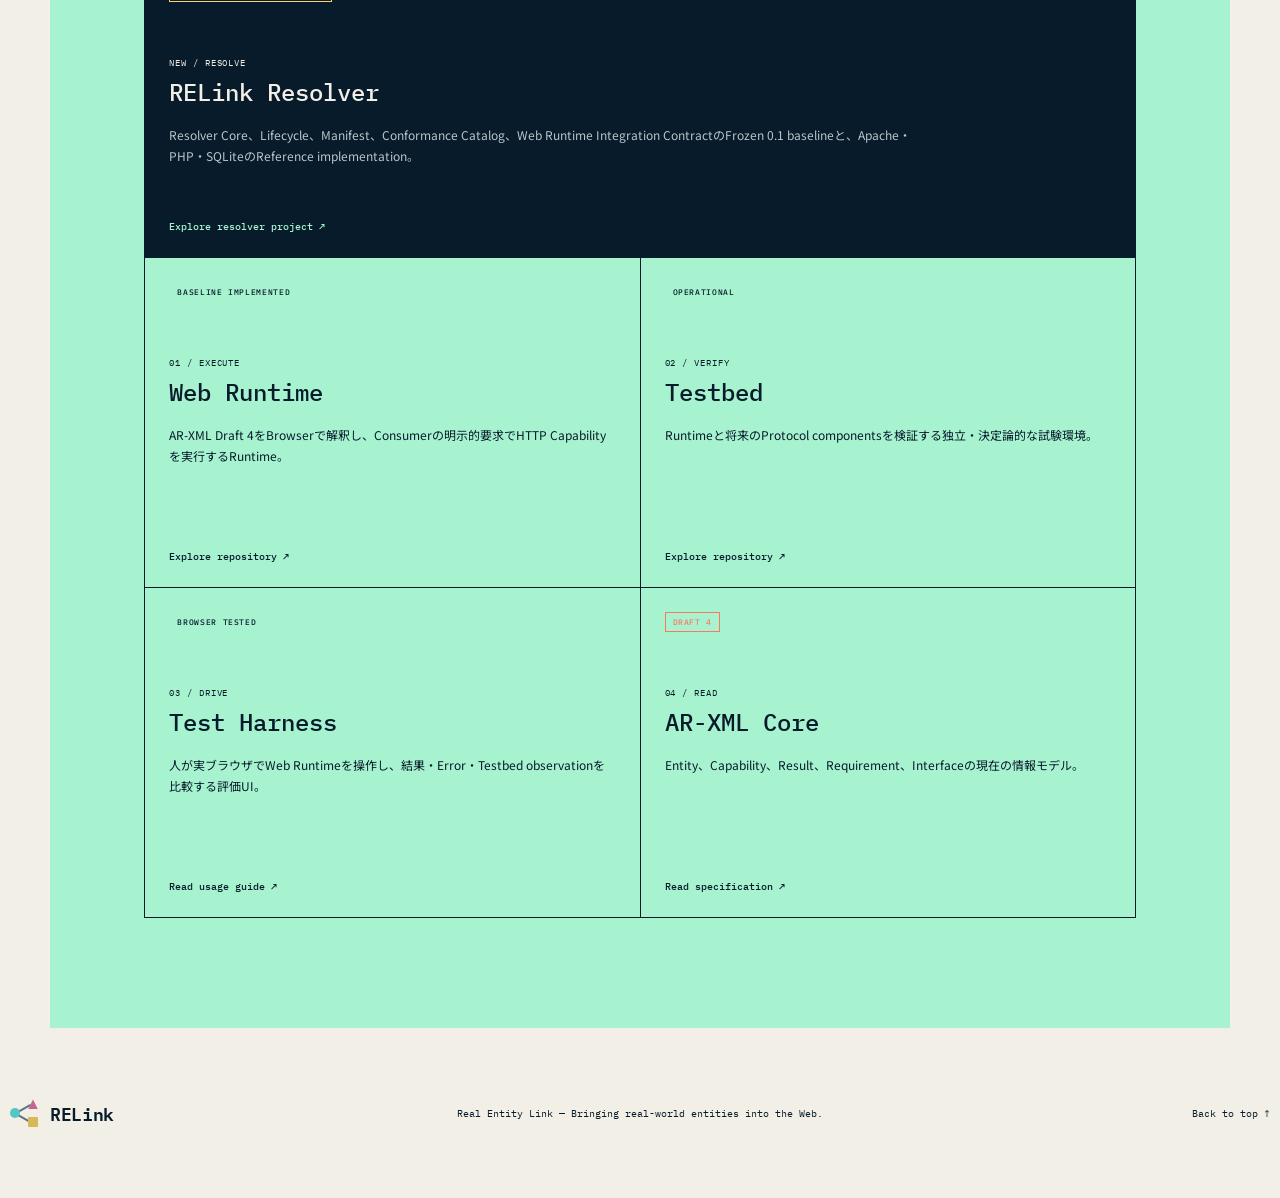
==== commit cb27d72a: "Make the smart home guide prominent" ====
--- a/index.html
+++ b/index.html
@@ -33,7 +33,7 @@
         <a href="#concept">Concept</a>
         <a href="#architecture">Architecture</a>
         <a href="#validation">Validation</a>
-        <a href="smart-home.html">Guide</a>
+        <a class="guide-nav-link" href="smart-home.html">Guide ↗</a>
         <a href="#use-cases">Use cases</a>
         <a href="#roadmap">Roadmap</a>
         <a class="nav-cta" href="https://github.com/ranmaru50" rel="noreferrer">GitHub ↗</a>
@@ -51,7 +51,7 @@
             <p class="lead-detail">AR-XML Core Draft 4のWeb Runtime baselineを実ブラウザで検証しました。現在はResolver Core 0.1等のFrozen仕様を基礎に、Canonical Entity IdentityとDescription Locationを分離するReference Resolverの実装とL1統合検証へ進んでいます。</p>
             <div class="hero-actions">
               <a class="button primary" href="#arxml-example">AR-XMLを見る <span>↓</span></a>
-              <a class="button secondary" href="#projects">Explore projects ↘</a>
+              <a class="button secondary guide-button" href="smart-home.html">Smart Home Guide <span>↗</span></a>
             </div>
           </div>
 
@@ -84,6 +84,23 @@
           </div>
         </div>
         <div class="hero-footnote"><span>VALIDATED SCOPE</span><p>Representative Draft 4 processing paths passed in a real browser. Coverage remains intentionally bounded to those paths.</p></div>
+      </section>
+
+      <section class="guide-entry section-shell" aria-labelledby="guide-entry-title">
+        <a class="guide-entry-card" href="smart-home.html">
+          <div class="guide-entry-meta"><span>NEW / TECHNICAL GUIDE</span><b>SEPARATE PAGE ↗</b></div>
+          <div class="guide-entry-body">
+            <div>
+              <p class="kicker">BUILD A SMART HOME WITH RELINK</p>
+              <h2 id="guide-entry-title">照明と室温で学ぶ、<br />RELinkの実装フロー。</h2>
+              <p>Resolver、AR-XML、Web Runtime、Application、通常のHTTPS APIが担う責務を、ひとつの部屋を例に順番に解説します。</p>
+            </div>
+            <div class="guide-entry-flow" aria-hidden="true">
+              <span>Resolver</span><i>→</i><span>AR-XML</span><i>→</i><span>Runtime</span><i>→</i><strong>Light / Temperature</strong>
+            </div>
+          </div>
+          <div class="guide-entry-cta"><span>Architecture diagram · Draft 4 XML · Runtime API · Security boundary</span><strong>Read the guide ↗</strong></div>
+        </a>
       </section>
 
       <section id="concept" class="manifesto section-shell">
--- a/styles.css
+++ b/styles.css
@@ -29,6 +29,8 @@
 .brand-mark::after { top: 14px; transform: rotate(29deg); }
 nav { display: flex; align-items: center; gap: 32px; font: 500 12px var(--mono); text-transform: uppercase; letter-spacing: .06em; }
 nav a:hover { color: var(--coral); }
+.guide-nav-link { position: relative; color: var(--coral); font-weight: 600; }
+.guide-nav-link::before { content: ""; position: absolute; right: 0; bottom: -7px; left: 0; height: 2px; background: var(--coral); }
 .nav-cta { padding: 9px 15px; color: var(--paper); background: var(--ink); }
 .nav-cta:hover { color: var(--mint) !important; }
 .menu-button { display: none; color: var(--ink); background: transparent; border: 1px solid var(--ink); font: 500 12px var(--mono); text-transform: uppercase; }
@@ -47,6 +49,8 @@
 .button.primary { color: var(--paper); background: var(--ink); }
 .button.primary:hover { color: var(--mint); }
 .button.secondary:hover { background: var(--paper-2); }
+.button.guide-button { color: var(--ink); border-color: var(--coral); background: var(--coral); }
+.button.guide-button:hover { color: var(--paper); background: var(--ink); }
 
 .system-map { position: relative; height: 520px; background: var(--ink); color: var(--paper); overflow: hidden; }
 .system-map::before { content: ""; position: absolute; inset: 0; opacity: .13; background-image: linear-gradient(rgba(255,255,255,.5) 1px, transparent 1px), linear-gradient(90deg, rgba(255,255,255,.5) 1px, transparent 1px); background-size: 32px 32px; }
@@ -71,6 +75,24 @@
 @keyframes pulse { 0%,100% { transform: translateY(0); opacity: .6; } 50% { transform: translateY(270px); opacity: 1; } }
 .hero-footnote { display: flex; gap: 14px; align-items: center; padding-top: 20px; border-top: 1px solid var(--line); font: 10px var(--mono); text-transform: uppercase; letter-spacing: .07em; }
 .hero-footnote span { color: var(--coral); }
+
+.guide-entry { padding-top: 24px; padding-bottom: 112px; }
+.guide-entry-card { display: block; border: 1px solid var(--ink); background: var(--paper-2); transition: transform .2s, box-shadow .2s; }
+.guide-entry-card:hover { transform: translateY(-4px); box-shadow: 10px 10px 0 var(--ink); }
+.guide-entry-card:focus-visible { outline: 3px solid var(--coral); outline-offset: 4px; }
+.guide-entry-meta { min-height: 50px; padding: 0 24px; display: flex; justify-content: space-between; align-items: center; color: var(--paper); background: var(--ink); font: 500 10px var(--mono); letter-spacing: .1em; }
+.guide-entry-meta span { color: var(--mint); }
+.guide-entry-meta b { color: var(--coral); font-weight: 500; }
+.guide-entry-body { min-height: 360px; padding: 48px; display: grid; grid-template-columns: 1fr .75fr; gap: 70px; align-items: center; }
+.guide-entry-body h2 { margin: 0; font-size: clamp(36px, 4.5vw, 62px); line-height: 1.16; letter-spacing: -.055em; }
+.guide-entry-body p:not(.kicker) { max-width: 680px; margin: 24px 0 0; font-size: 14px; }
+.guide-entry-flow { padding: 32px; display: flex; flex-wrap: wrap; gap: 10px; align-items: center; color: var(--paper); background: var(--ink); font: 500 10px var(--mono); }
+.guide-entry-flow span, .guide-entry-flow strong { padding: 9px 11px; border: 1px solid rgba(255,255,255,.35); }
+.guide-entry-flow strong { color: var(--ink); background: var(--mint); border-color: var(--mint); }
+.guide-entry-flow i { color: var(--coral); font-style: normal; }
+.guide-entry-cta { min-height: 68px; padding: 0 24px; display: flex; justify-content: space-between; gap: 30px; align-items: center; border-top: 1px solid var(--ink); font: 500 11px var(--mono); }
+.guide-entry-cta span { color: #60727d; }
+.guide-entry-cta strong { color: var(--coral); font-weight: 600; }
 
 .manifesto, .validation, .security-scope { border-top: 1px solid var(--line); }
 .manifesto-grid { display: grid; grid-template-columns: 1fr .75fr; gap: 100px; margin: 70px 0 90px; }
@@ -276,6 +298,7 @@
   .section-shell { padding: 80px 24px; }
   .hero { padding-top: 30px; }
   .hero-grid, .manifesto-grid, .architecture-head, .roadmap-head, .journey-head, .use-cases-head, .example-head, .positioning-head, .validation-head { grid-template-columns: 1fr; gap: 45px; }
+  .guide-entry-body { grid-template-columns: 1fr; gap: 38px; }
   .hero-grid { padding-top: 55px; }
   .system-map { height: 500px; }
   .principle-grid, .milestones, .use-case-list, .validation-roles, .security-grid, .role-separation { grid-template-columns: 1fr; }
@@ -297,6 +320,11 @@
 
 @media (max-width: 540px) {
   .hero h1 { font-size: 43px; }
+  .guide-entry { padding-top: 10px; }
+  .guide-entry-body { min-height: auto; padding: 34px 22px; }
+  .guide-entry-flow { align-items: stretch; flex-direction: column; padding: 24px 18px; }
+  .guide-entry-flow i { align-self: center; transform: rotate(90deg); }
+  .guide-entry-meta, .guide-entry-cta { align-items: flex-start; flex-direction: column; justify-content: center; gap: 5px; padding: 14px 18px; }
   .system-map { height: 560px; }
   .map-node { width: 180px; }
   .node-source, .node-runtime { left: 18px; }
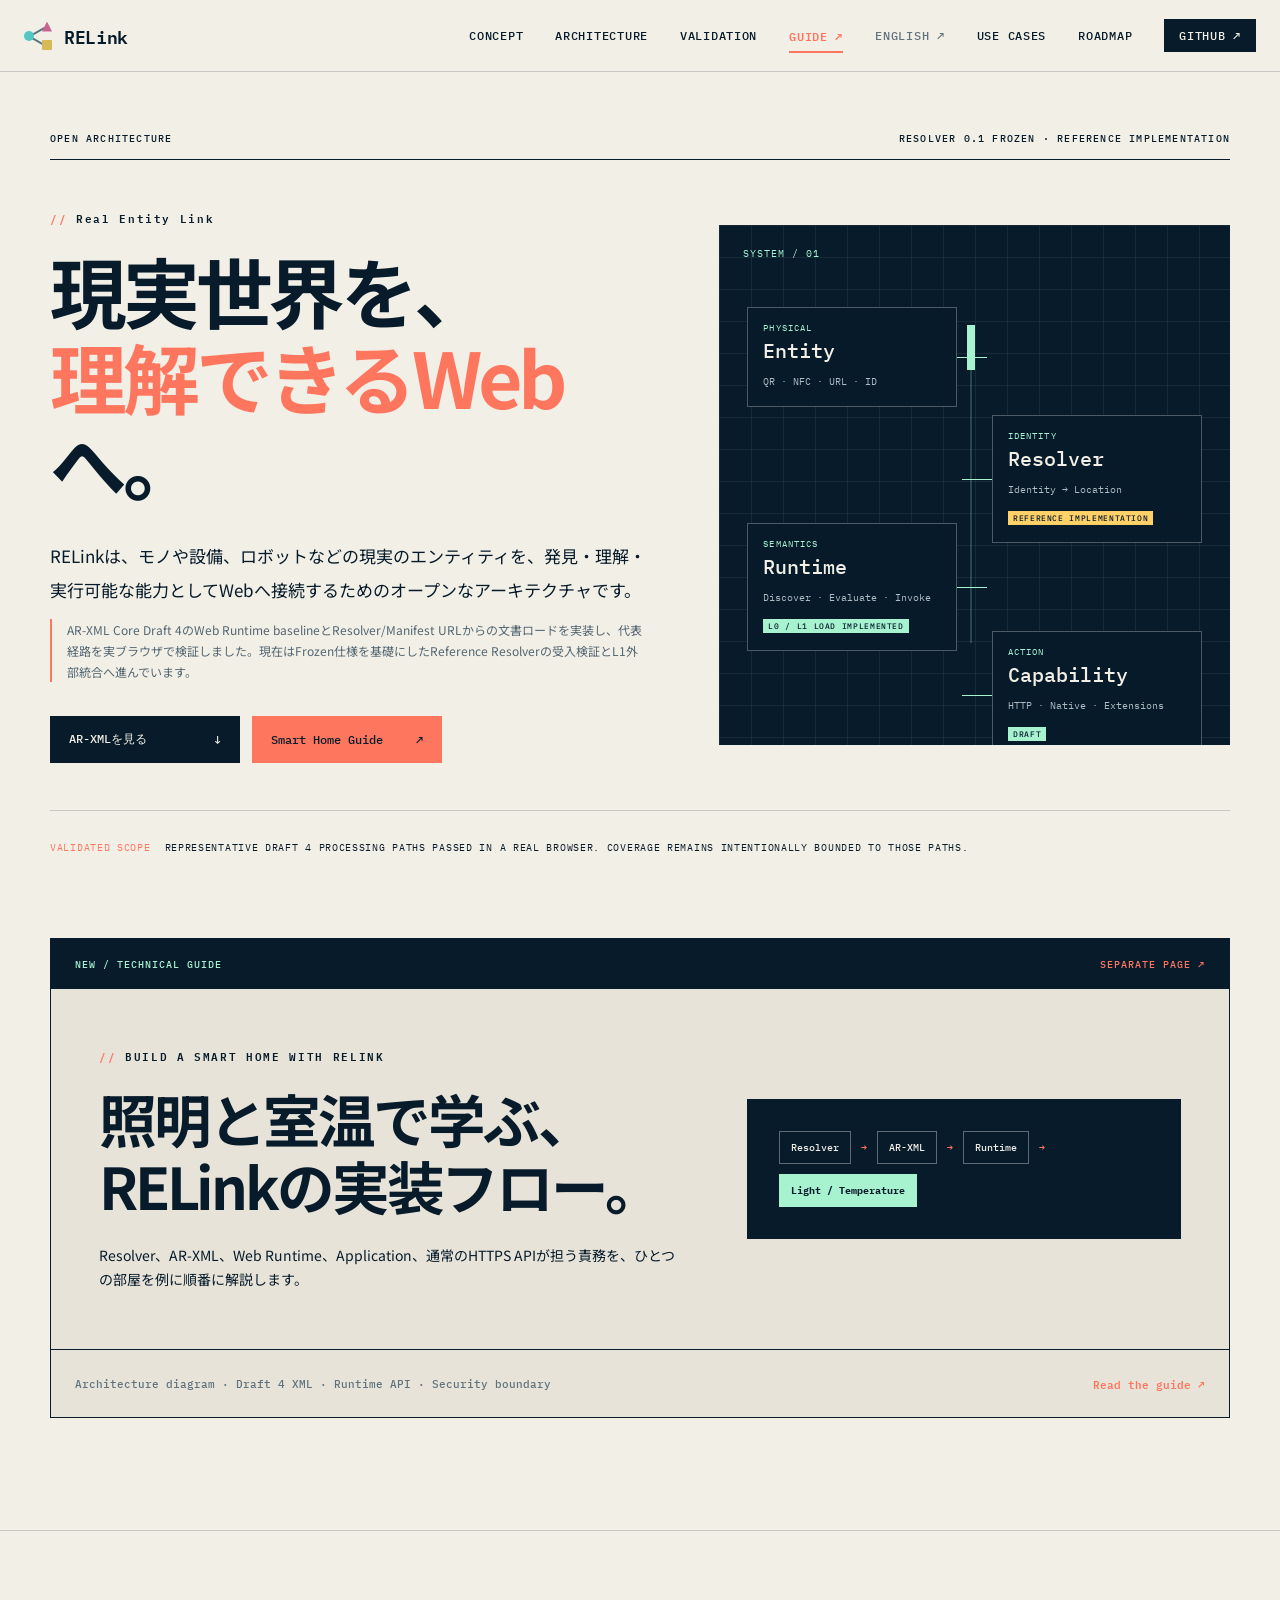
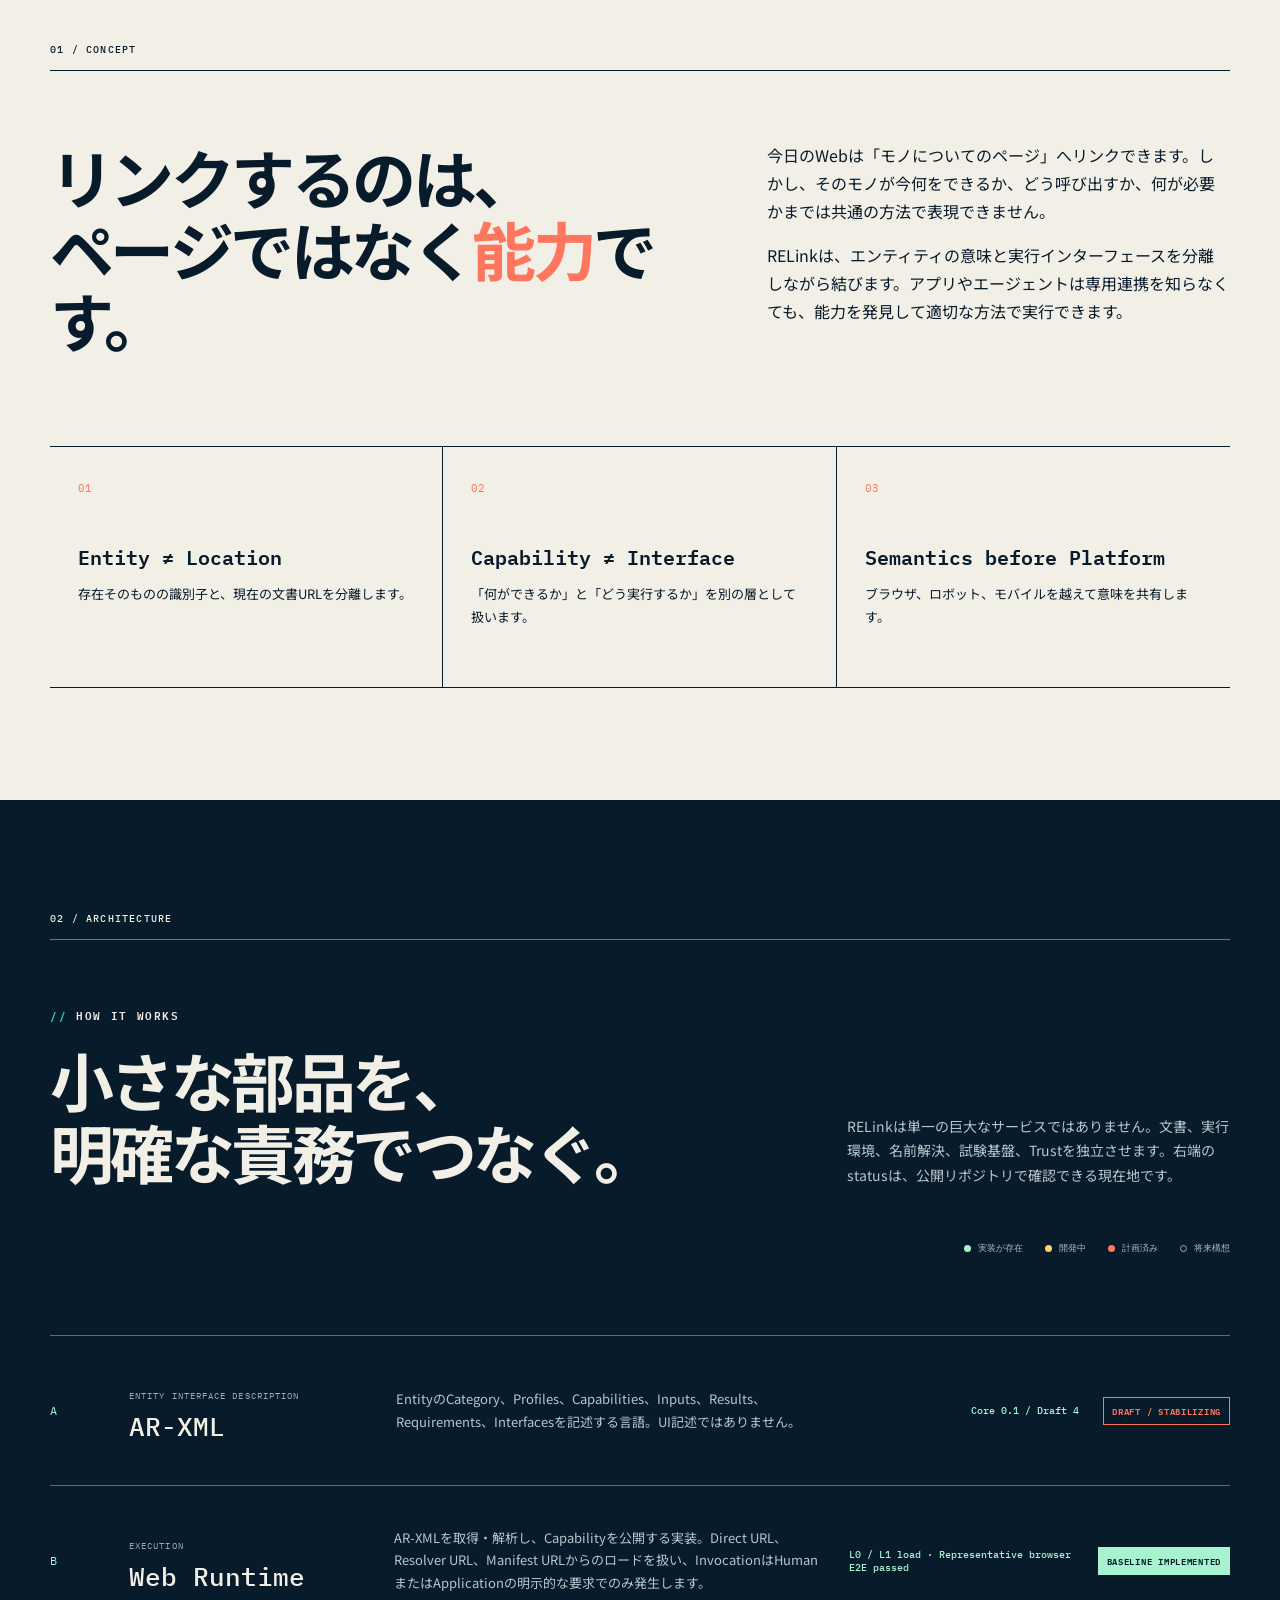
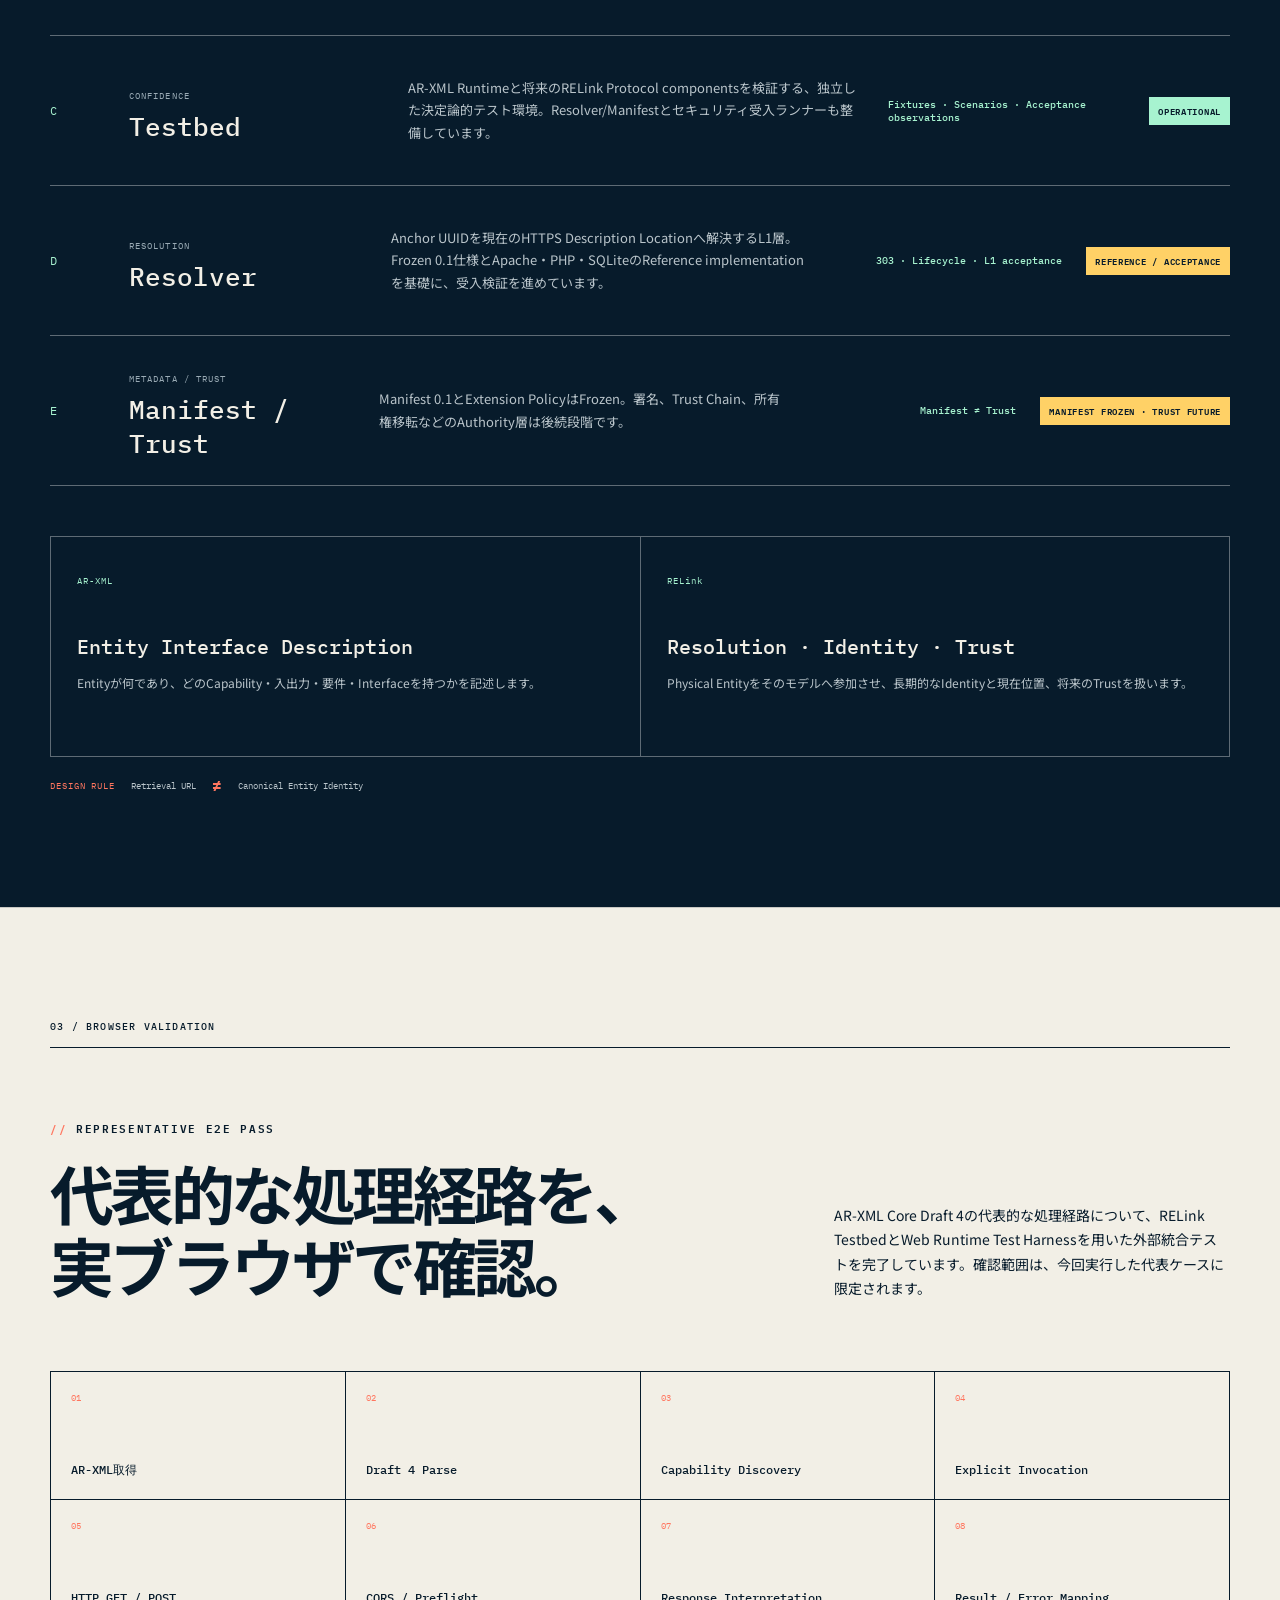
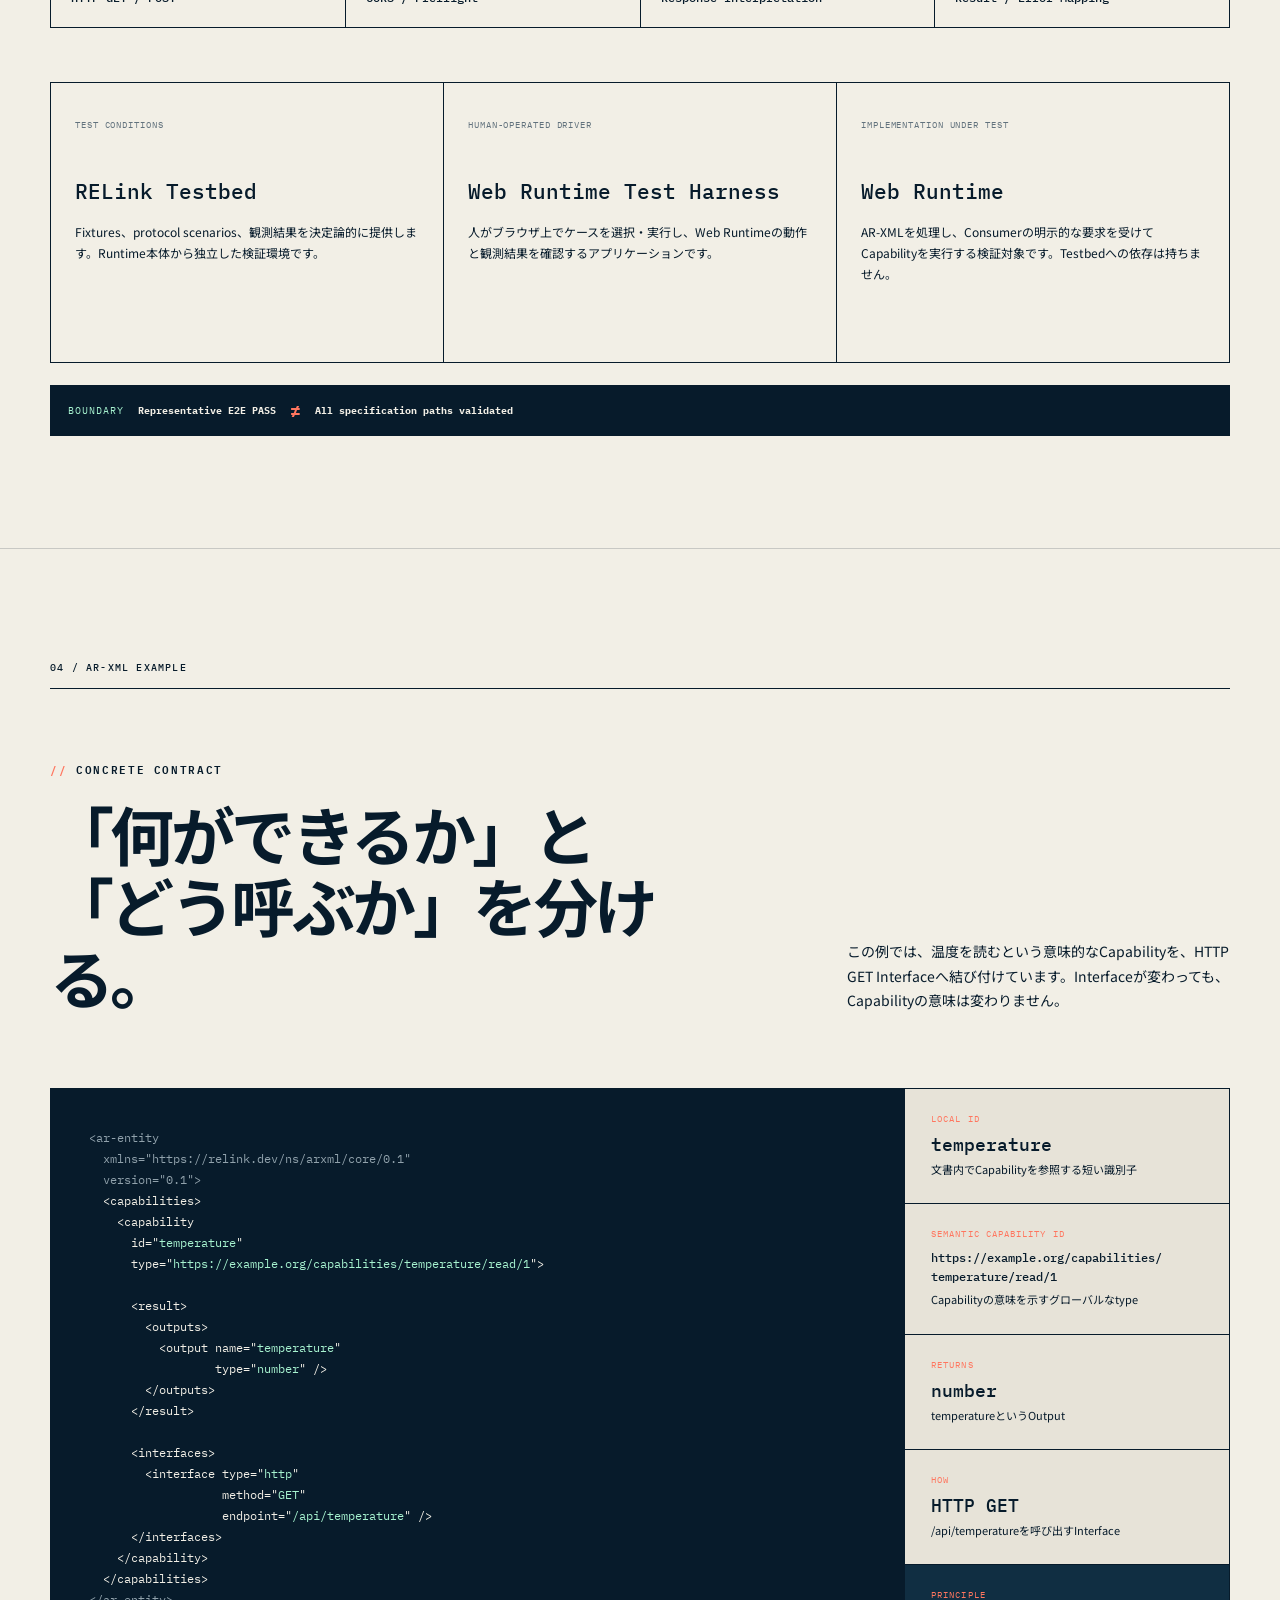
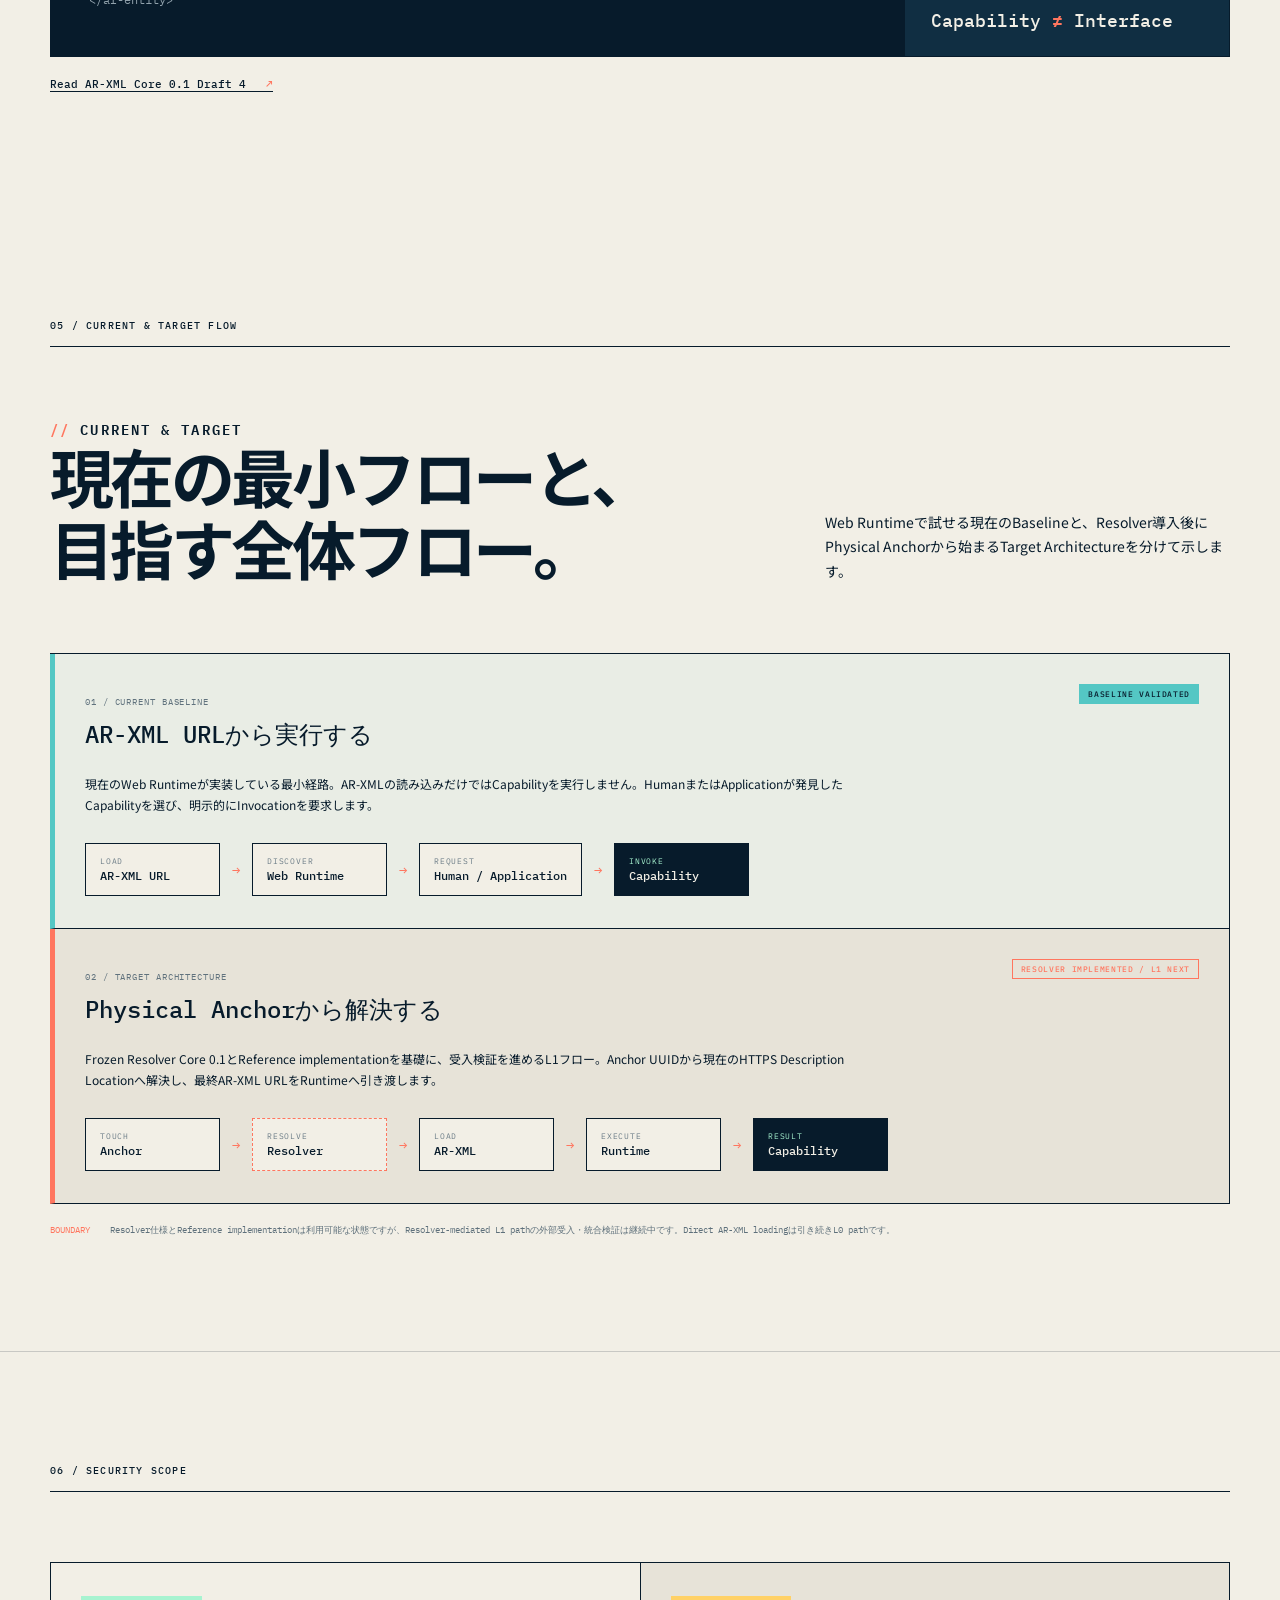
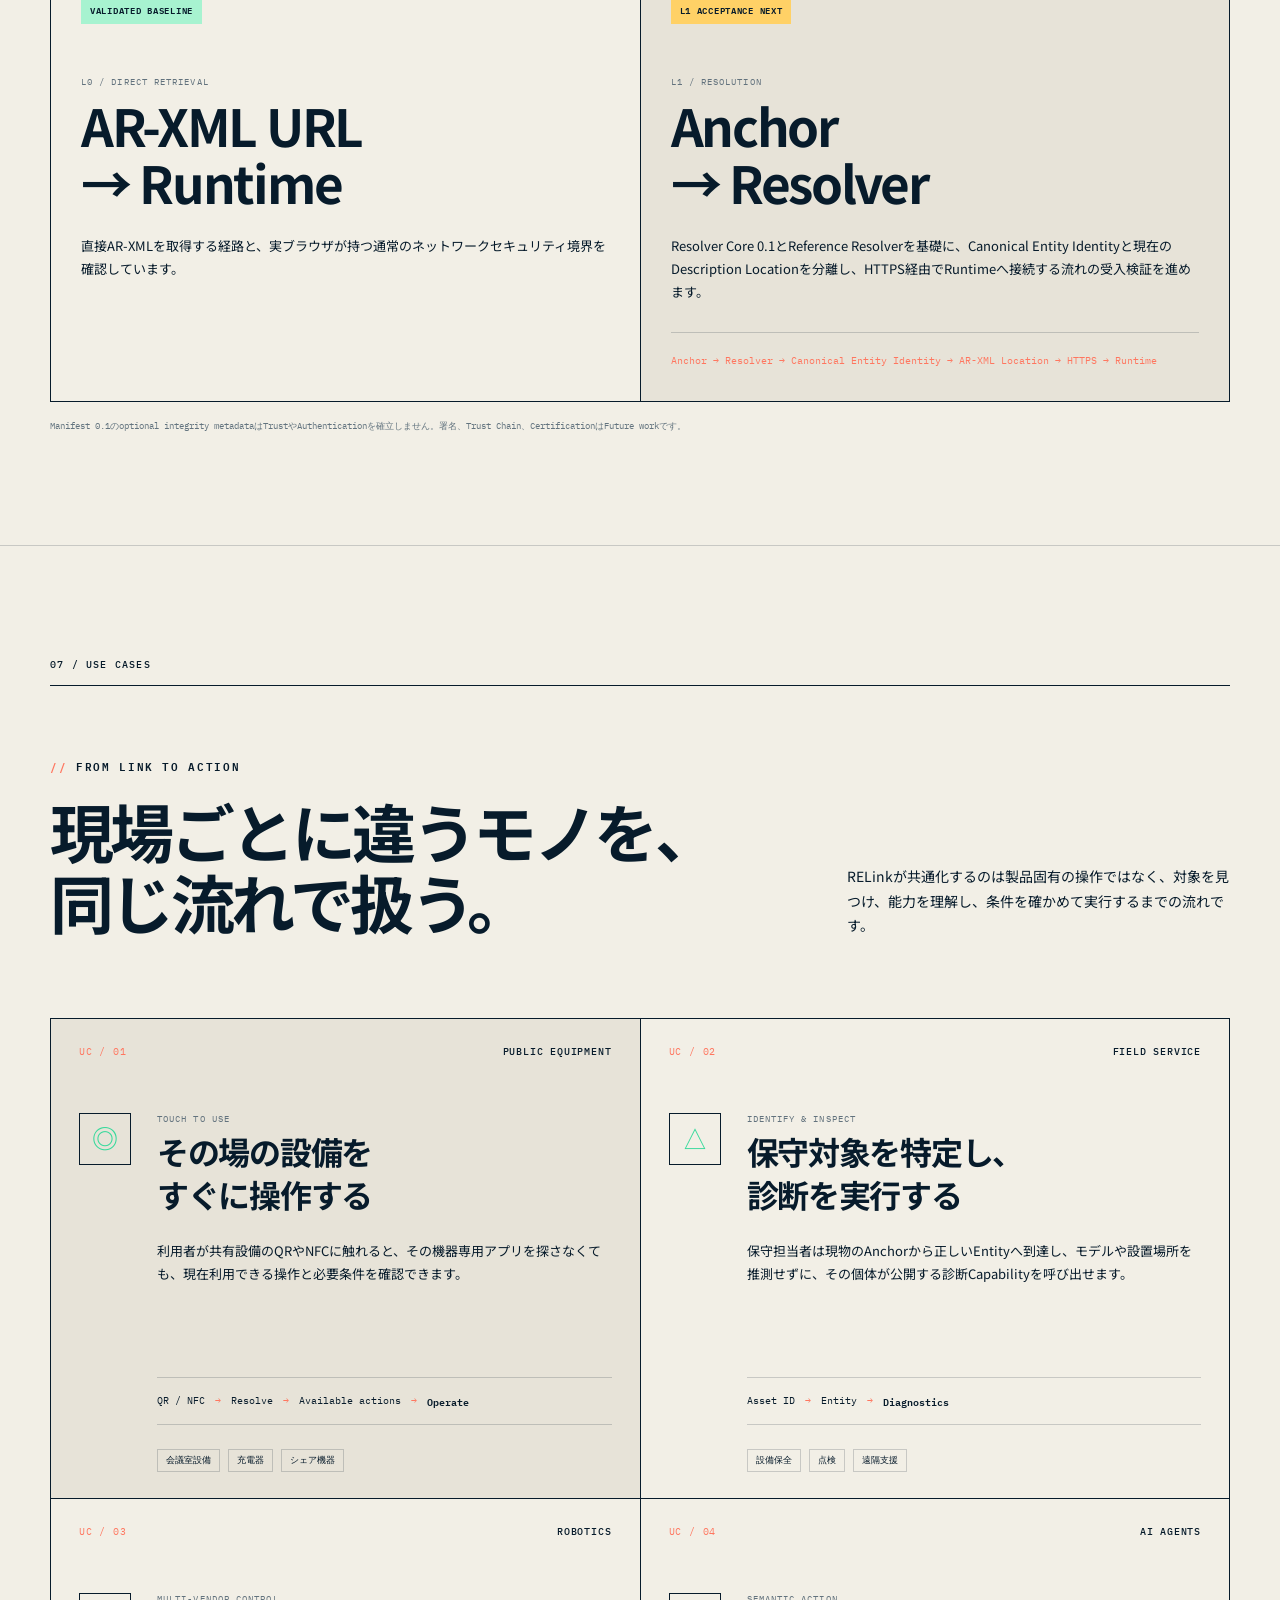
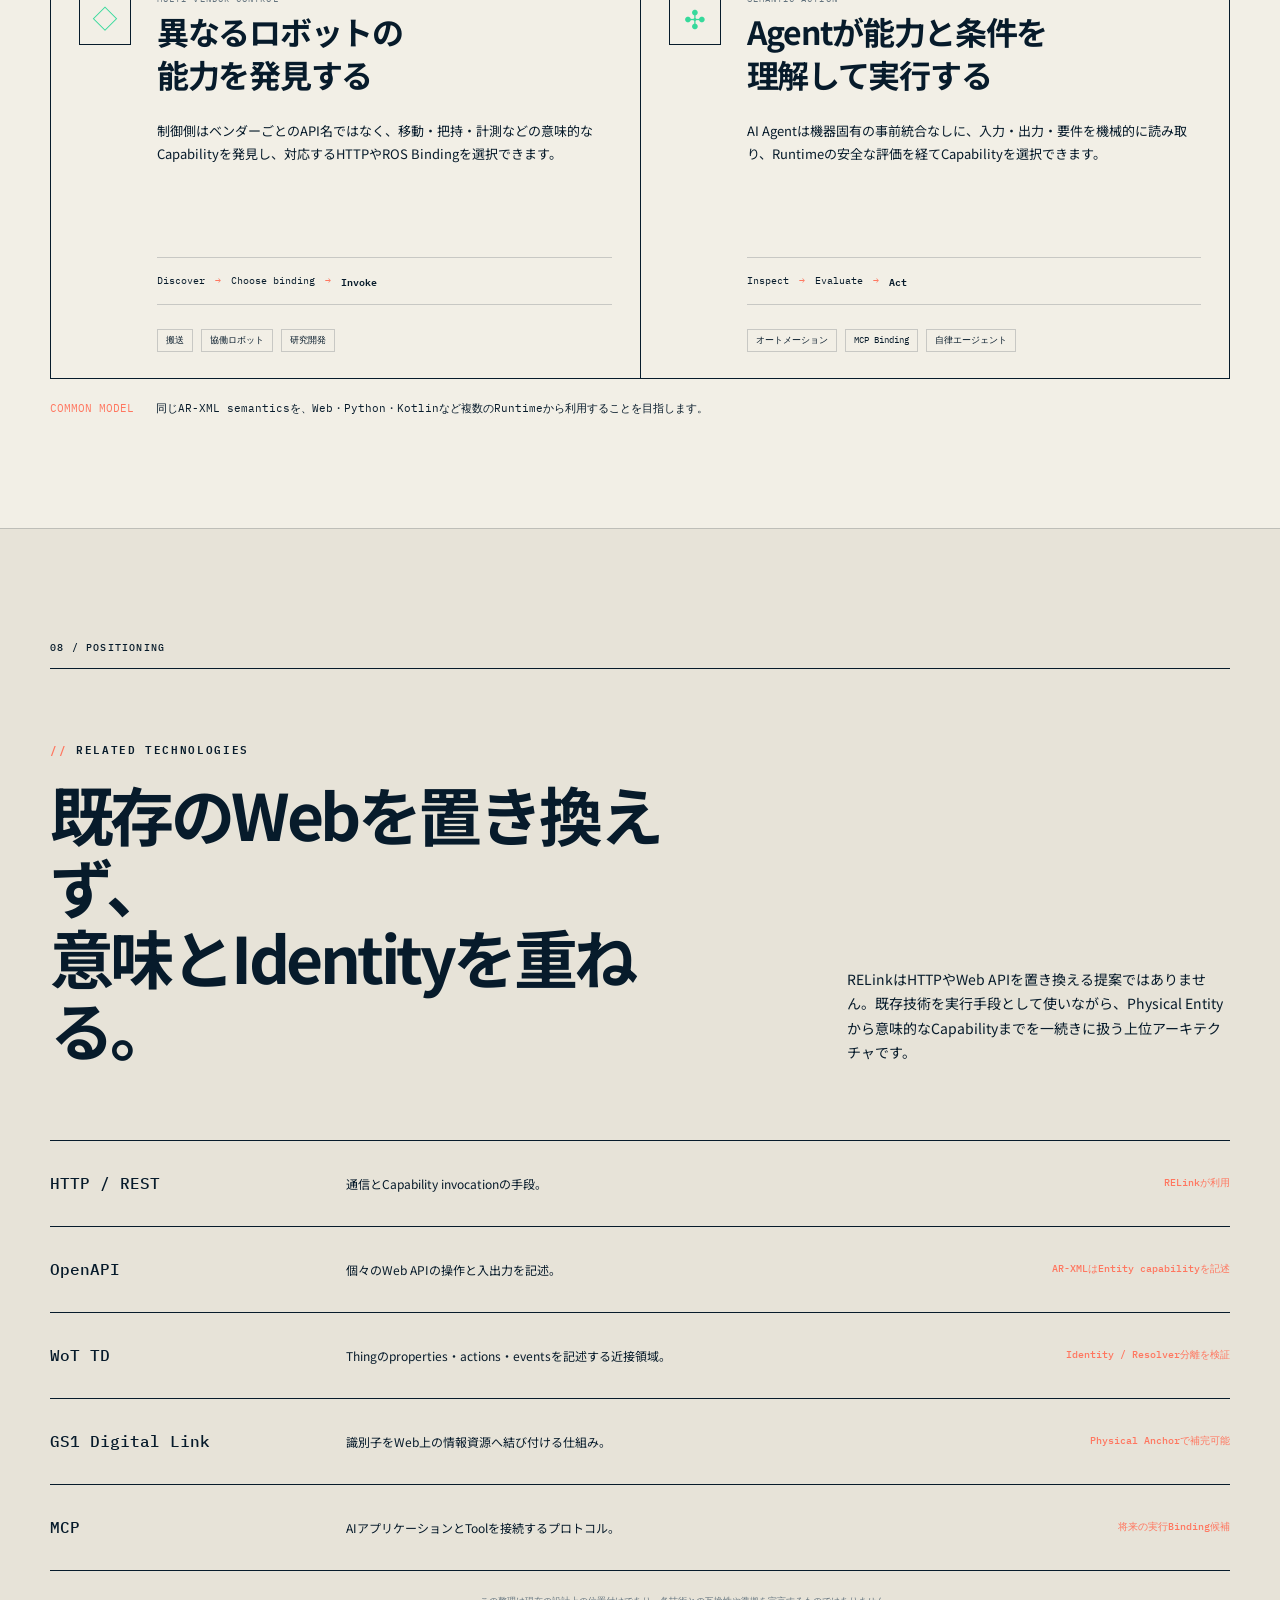
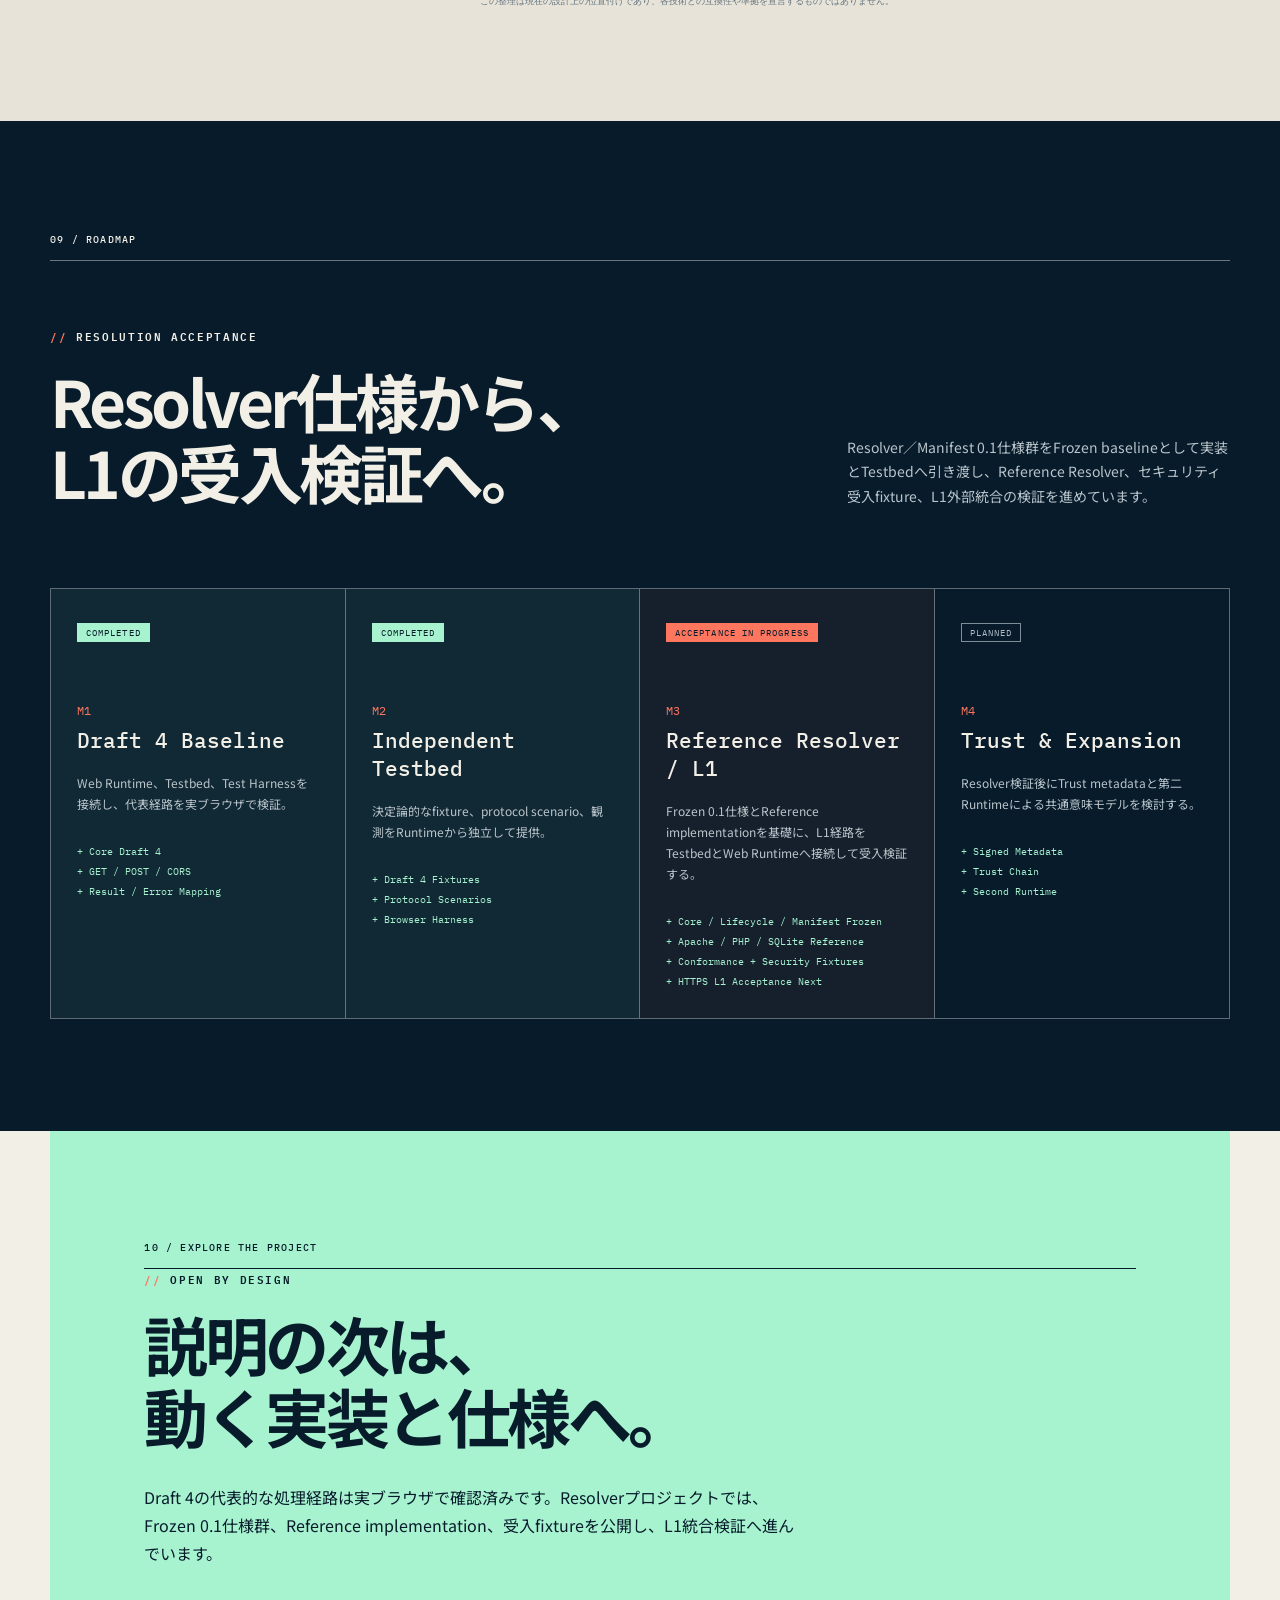
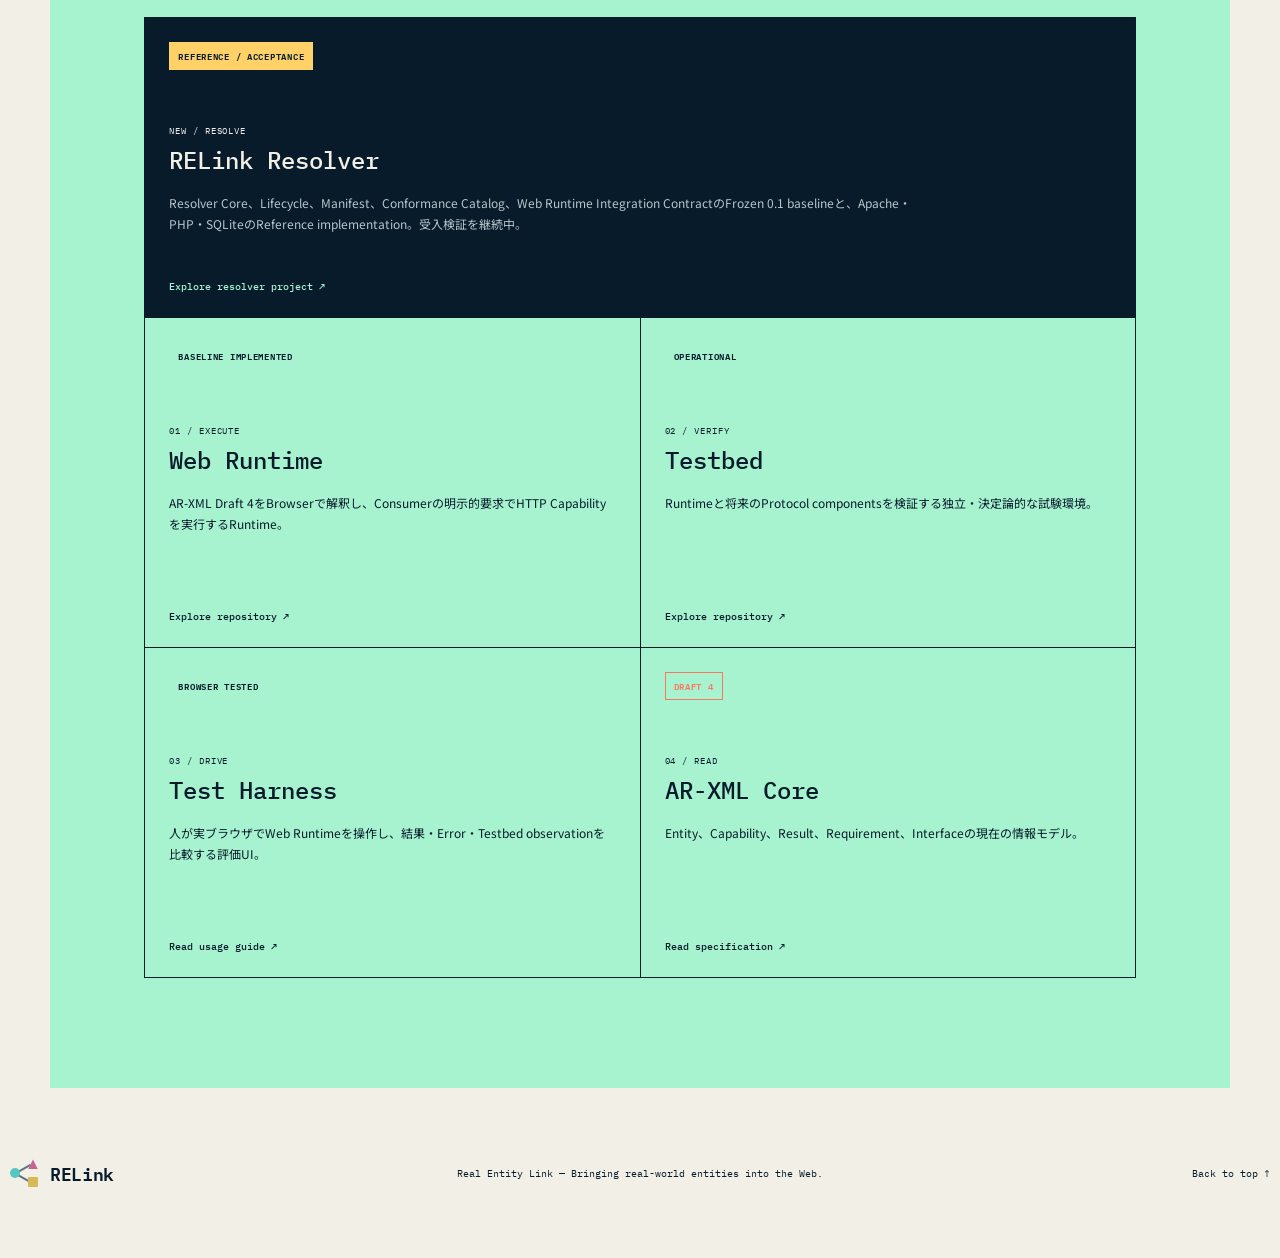
==== commit a345bcbd: "Add English site and sync project status" ====
--- a/index.html
+++ b/index.html
@@ -3,14 +3,14 @@
   <head>
     <meta charset="UTF-8" />
     <meta name="viewport" content="width=device-width, initial-scale=1.0" />
-    <meta name="description" content="RELinkは、現実世界のエンティティをWeb上の能力として発見・理解・実行可能にするためのオープンなアーキテクチャです。Web Runtime baselineの実ブラウザ検証を終え、Resolver 0.1のReference implementationへ進んでいます。" />
+    <meta name="description" content="RELinkは、現実世界のエンティティをWeb上の能力として発見・理解・実行可能にするためのオープンなアーキテクチャです。Web RuntimeのL0/L1ロード実装と代表的な実ブラウザ検証を終え、Resolverの受入検証へ進んでいます。" />
     <meta name="theme-color" content="#071b2b" />
     <link rel="canonical" href="https://ranmaru50.github.io/relink-site/" />
     <link rel="icon" type="image/svg+xml" href="favicon.svg" />
     <meta property="og:type" content="website" />
     <meta property="og:site_name" content="RELink" />
     <meta property="og:title" content="RELink — Real Entity Link" />
-    <meta property="og:description" content="Web Runtime baselineの実ブラウザ検証を終え、Frozen Resolver 0.1仕様を基礎とするReference implementationへ。" />
+    <meta property="og:description" content="Web RuntimeのL0/L1ロード実装と代表的な実ブラウザ検証を終え、Frozen Resolver 0.1仕様の受入検証へ。" />
     <meta property="og:url" content="https://ranmaru50.github.io/relink-site/" />
     <meta name="twitter:card" content="summary" />
     <meta name="twitter:title" content="RELink — Real Entity Link" />
@@ -34,6 +34,7 @@
         <a href="#architecture">Architecture</a>
         <a href="#validation">Validation</a>
         <a class="guide-nav-link" href="smart-home.html">Guide ↗</a>
+        <a class="language-switch" href="en/index.html">English ↗</a>
         <a href="#use-cases">Use cases</a>
         <a href="#roadmap">Roadmap</a>
         <a class="nav-cta" href="https://github.com/ranmaru50" rel="noreferrer">GitHub ↗</a>
@@ -42,13 +43,13 @@
 
     <main id="top">
       <section class="hero section-shell">
-        <div class="eyebrow"><span>OPEN ARCHITECTURE</span><span>RESOLVER 0.1 FROZEN · IMPLEMENTING</span></div>
+        <div class="eyebrow"><span>OPEN ARCHITECTURE</span><span>RESOLVER 0.1 FROZEN · REFERENCE IMPLEMENTATION</span></div>
         <div class="hero-grid">
           <div class="hero-copy">
             <p class="kicker">Real Entity Link</p>
             <h1>現実世界を、<br /><em>理解できるWeb</em>へ。</h1>
             <p class="lead">RELinkは、モノや設備、ロボットなどの現実のエンティティを、発見・理解・実行可能な能力としてWebへ接続するためのオープンなアーキテクチャです。</p>
-            <p class="lead-detail">AR-XML Core Draft 4のWeb Runtime baselineを実ブラウザで検証しました。現在はResolver Core 0.1等のFrozen仕様を基礎に、Canonical Entity IdentityとDescription Locationを分離するReference Resolverの実装とL1統合検証へ進んでいます。</p>
+            <p class="lead-detail">AR-XML Core Draft 4のWeb Runtime baselineとResolver/Manifest URLからの文書ロードを実装し、代表経路を実ブラウザで検証しました。現在はFrozen仕様を基礎にしたReference Resolverの受入検証とL1外部統合へ進んでいます。</p>
             <div class="hero-actions">
               <a class="button primary" href="#arxml-example">AR-XMLを見る <span>↓</span></a>
               <a class="button secondary guide-button" href="smart-home.html">Smart Home Guide <span>↗</span></a>
@@ -67,13 +68,13 @@
               <small>IDENTITY</small>
               <strong>Resolver</strong>
               <span>Identity → Location</span>
-              <mark class="node-status development">IMPLEMENTING</mark>
+              <mark class="node-status development">REFERENCE IMPLEMENTATION</mark>
             </div>
             <div class="map-node node-runtime">
               <small>SEMANTICS</small>
               <strong>Runtime</strong>
               <span>Discover · Evaluate · Invoke</span>
-              <mark class="node-status experimental">BASELINE IMPLEMENTED</mark>
+              <mark class="node-status experimental">L0 / L1 LOAD IMPLEMENTED</mark>
             </div>
             <div class="map-node node-capability">
               <small>ACTION</small>
@@ -135,9 +136,9 @@
 
         <div class="architecture-stack">
           <article class="layer arxml"><span class="layer-no">A</span><div><small>ENTITY INTERFACE DESCRIPTION</small><h3>AR-XML</h3></div><p>EntityのCategory、Profiles、Capabilities、Inputs、Results、Requirements、Interfacesを記述する言語。UI記述ではありません。</p><b>Core 0.1 / Draft 4</b><span class="phase-badge experimental">DRAFT / STABILIZING</span></article>
-          <article class="layer runtime"><span class="layer-no">B</span><div><small>EXECUTION</small><h3>Web Runtime</h3></div><p>AR-XMLを取得・解析し、Capabilityを公開する実装。InvocationはHumanまたはApplicationの明示的な要求でのみ発生します。</p><b>Representative browser E2E passed</b><span class="phase-badge implemented">BASELINE IMPLEMENTED</span></article>
-          <article class="layer testbed"><span class="layer-no">C</span><div><small>CONFIDENCE</small><h3>Testbed</h3></div><p>AR-XML Runtimeと将来のRELink Protocol componentsを検証する、独立した決定論的テスト環境。</p><b>Fixtures · Scenarios · Observations</b><span class="phase-badge implemented">OPERATIONAL</span></article>
-          <article class="layer resolver"><span class="layer-no">D</span><div><small>RESOLUTION</small><h3>Resolver</h3></div><p>Anchor UUIDを現在のHTTPS Description Locationへ解決するL1層。Core・Lifecycle・Integration Contract 0.1はFrozenです。</p><b>303 · Lifecycle · L0/L1 handoff</b><span class="phase-badge development">SPEC FROZEN / IMPLEMENTING</span></article>
+          <article class="layer runtime"><span class="layer-no">B</span><div><small>EXECUTION</small><h3>Web Runtime</h3></div><p>AR-XMLを取得・解析し、Capabilityを公開する実装。Direct URL、Resolver URL、Manifest URLからのロードを扱い、InvocationはHumanまたはApplicationの明示的な要求でのみ発生します。</p><b>L0 / L1 load · Representative browser E2E passed</b><span class="phase-badge implemented">BASELINE IMPLEMENTED</span></article>
+          <article class="layer testbed"><span class="layer-no">C</span><div><small>CONFIDENCE</small><h3>Testbed</h3></div><p>AR-XML Runtimeと将来のRELink Protocol componentsを検証する、独立した決定論的テスト環境。Resolver/Manifestとセキュリティ受入ランナーも整備しています。</p><b>Fixtures · Scenarios · Acceptance observations</b><span class="phase-badge implemented">OPERATIONAL</span></article>
+          <article class="layer resolver"><span class="layer-no">D</span><div><small>RESOLUTION</small><h3>Resolver</h3></div><p>Anchor UUIDを現在のHTTPS Description Locationへ解決するL1層。Frozen 0.1仕様とApache・PHP・SQLiteのReference implementationを基礎に、受入検証を進めています。</p><b>303 · Lifecycle · L1 acceptance</b><span class="phase-badge development">REFERENCE / ACCEPTANCE</span></article>
           <article class="layer trust"><span class="layer-no">E</span><div><small>METADATA / TRUST</small><h3>Manifest / Trust</h3></div><p>Manifest 0.1とExtension PolicyはFrozen。署名、Trust Chain、所有権移転などのAuthority層は後続段階です。</p><b>Manifest ≠ Trust</b><span class="phase-badge development">MANIFEST FROZEN · TRUST FUTURE</span></article>
         </div>
         <div class="role-separation" aria-label="AR-XMLとRELinkの責務分離">
@@ -240,9 +241,9 @@
           <article class="journey-mode target">
             <div class="journey-mode-head">
               <div><span>02 / TARGET ARCHITECTURE</span><h3>Physical Anchorから解決する</h3></div>
-              <mark>RESOLVER IMPLEMENTING</mark>
-            </div>
-            <p>Frozen Resolver Core 0.1を基礎に実装中のL1フロー。Anchor UUIDから現在のHTTPS Description Locationへ解決し、最終AR-XML URLをRuntimeへ引き渡します。</p>
+              <mark>RESOLVER IMPLEMENTED / L1 NEXT</mark>
+            </div>
+            <p>Frozen Resolver Core 0.1とReference implementationを基礎に、受入検証を進めるL1フロー。Anchor UUIDから現在のHTTPS Description Locationへ解決し、最終AR-XML URLをRuntimeへ引き渡します。</p>
             <div class="journey-flow" aria-label="Resolver導入後のTarget Architecture">
               <span><small>TOUCH</small>Anchor</span><i>→</i>
               <span class="planned-step"><small>RESOLVE</small>Resolver</span><i>→</i>
@@ -252,7 +253,7 @@
             </div>
           </article>
         </div>
-        <p class="journey-note"><span>BOUNDARY</span> Resolver仕様とReference implementationは開始済みですが、Resolver-mediated L1 pathの外部統合検証はこれからです。Direct AR-XML loadingは引き続きL0 pathです。</p>
+        <p class="journey-note"><span>BOUNDARY</span> Resolver仕様とReference implementationは利用可能な状態ですが、Resolver-mediated L1 pathの外部受入・統合検証は継続中です。Direct AR-XML loadingは引き続きL0 pathです。</p>
       </section>
 
       <section class="security-scope section-shell">
@@ -265,10 +266,10 @@
             <p>直接AR-XMLを取得する経路と、実ブラウザが持つ通常のネットワークセキュリティ境界を確認しています。</p>
           </article>
           <article class="security-next">
-            <span class="phase-badge development">IMPLEMENTING / NEXT VALIDATION</span>
+            <span class="phase-badge development">L1 ACCEPTANCE NEXT</span>
             <small>L1 / RESOLUTION</small>
             <h2>Anchor<br />→ Resolver</h2>
-            <p>Resolver Core 0.1とReference Resolverを基礎に、Canonical Entity Identityと現在のDescription Locationを分離し、HTTPS経由でRuntimeへ接続する流れを次に検証します。</p>
+            <p>Resolver Core 0.1とReference Resolverを基礎に、Canonical Entity Identityと現在のDescription Locationを分離し、HTTPS経由でRuntimeへ接続する流れの受入検証を進めます。</p>
             <div class="security-flow">Anchor → Resolver → Canonical Entity Identity → AR-XML Location → HTTPS → Runtime</div>
           </article>
         </div>
@@ -354,11 +355,11 @@
 
       <section id="roadmap" class="roadmap section-shell">
         <div class="section-index light">09 / ROADMAP</div>
-        <div class="roadmap-head"><div><p class="kicker coral">RESOLUTION IN PROGRESS</p><h2>Resolver仕様から、<br />L1の実装検証へ。</h2></div><p>Resolver／Manifest 0.1仕様群を実装・Testbedへ引き渡すbaselineとしてFrozenし、Reference ResolverとL1外部統合の検証へ進んでいます。</p></div>
+        <div class="roadmap-head"><div><p class="kicker coral">RESOLUTION ACCEPTANCE</p><h2>Resolver仕様から、<br />L1の受入検証へ。</h2></div><p>Resolver／Manifest 0.1仕様群をFrozen baselineとして実装とTestbedへ引き渡し、Reference Resolver、セキュリティ受入fixture、L1外部統合の検証を進めています。</p></div>
         <div class="milestones">
           <article class="milestone active completed"><span class="status">COMPLETED</span><div class="milestone-id">M1</div><h3>Draft 4 Baseline</h3><p>Web Runtime、Testbed、Test Harnessを接続し、代表経路を実ブラウザで検証。</p><ul><li>Core Draft 4</li><li>GET / POST / CORS</li><li>Result / Error Mapping</li></ul></article>
           <article class="milestone active completed"><span class="status">COMPLETED</span><div class="milestone-id">M2</div><h3>Independent Testbed</h3><p>決定論的なfixture、protocol scenario、観測をRuntimeから独立して提供。</p><ul><li>Draft 4 Fixtures</li><li>Protocol Scenarios</li><li>Browser Harness</li></ul></article>
-          <article class="milestone next"><span class="status">IN PROGRESS</span><div class="milestone-id">M3</div><h3>Resolver MVP / L1</h3><p>Frozen 0.1仕様を基礎にReference Resolverを実装し、L1経路をTestbedとWeb Runtimeへ接続する。</p><ul><li>Core / Lifecycle / Manifest Frozen</li><li>Apache / PHP / SQLite Reference</li><li>HTTPS L1 Integration Next</li></ul></article>
+          <article class="milestone next"><span class="status">ACCEPTANCE IN PROGRESS</span><div class="milestone-id">M3</div><h3>Reference Resolver / L1</h3><p>Frozen 0.1仕様とReference implementationを基礎に、L1経路をTestbedとWeb Runtimeへ接続して受入検証する。</p><ul><li>Core / Lifecycle / Manifest Frozen</li><li>Apache / PHP / SQLite Reference</li><li>Conformance + Security Fixtures</li><li>HTTPS L1 Acceptance Next</li></ul></article>
           <article class="milestone"><span class="status">PLANNED</span><div class="milestone-id">M4</div><h3>Trust &amp; Expansion</h3><p>Resolver検証後にTrust metadataと第二Runtimeによる共通意味モデルを検討する。</p><ul><li>Signed Metadata</li><li>Trust Chain</li><li>Second Runtime</li></ul></article>
         </div>
       </section>
@@ -368,13 +369,13 @@
           <div class="section-index">10 / EXPLORE THE PROJECT</div>
           <p class="kicker">OPEN BY DESIGN</p>
           <h2>説明の次は、<br />動く実装と仕様へ。</h2>
-          <p>Draft 4の代表的な処理経路は実ブラウザで確認済みです。Resolverプロジェクトでは、Frozen 0.1仕様群とReference implementationを公開し、L1統合検証へ進んでいます。</p>
+          <p>Draft 4の代表的な処理経路は実ブラウザで確認済みです。Resolverプロジェクトでは、Frozen 0.1仕様群、Reference implementation、受入fixtureを公開し、L1統合検証へ進んでいます。</p>
           <div class="project-grid">
             <a class="project-card resolver-project" href="https://github.com/ranmaru50/relink-resolver" rel="noreferrer">
-              <span class="phase-badge development">SPEC FROZEN / IMPLEMENTING</span>
+              <span class="phase-badge development">REFERENCE / ACCEPTANCE</span>
               <small>NEW / RESOLVE</small>
               <h3>RELink Resolver</h3>
-              <p>Resolver Core、Lifecycle、Manifest、Conformance Catalog、Web Runtime Integration ContractのFrozen 0.1 baselineと、Apache・PHP・SQLiteのReference implementation。</p>
+              <p>Resolver Core、Lifecycle、Manifest、Conformance Catalog、Web Runtime Integration ContractのFrozen 0.1 baselineと、Apache・PHP・SQLiteのReference implementation。受入検証を継続中。</p>
               <b>Explore resolver project ↗</b>
             </a>
             <a class="project-card" href="https://github.com/ranmaru50/relink-web-runtime" rel="noreferrer">
--- a/styles.css
+++ b/styles.css
@@ -31,6 +31,8 @@
 nav a:hover { color: var(--coral); }
 .guide-nav-link { position: relative; color: var(--coral); font-weight: 600; }
 .guide-nav-link::before { content: ""; position: absolute; right: 0; bottom: -7px; left: 0; height: 2px; background: var(--coral); }
+.language-switch { color: #62727d; }
+.language-switch:hover { color: var(--coral); }
 .nav-cta { padding: 9px 15px; color: var(--paper); background: var(--ink); }
 .nav-cta:hover { color: var(--mint) !important; }
 .menu-button { display: none; color: var(--ink); background: transparent; border: 1px solid var(--ink); font: 500 12px var(--mono); text-transform: uppercase; }
@@ -128,9 +130,9 @@
 .legend-dot.development { background: #ffd166; }
 .legend-dot.planned { background: var(--coral); }
 .legend-dot.future { border: 1px solid #9aabb5; }
-.phase-badge { display: inline-block; justify-self: end; padding: 4px 7px; white-space: nowrap; border: 1px solid; font: 500 8px var(--mono); letter-spacing: .08em; }
+.phase-badge { display: inline-block; justify-self: end; padding: 5px 8px; white-space: nowrap; border: 1px solid; font: 600 9px var(--mono); letter-spacing: .08em; }
 .phase-badge.implemented { color: var(--ink); border-color: var(--mint); background: var(--mint); }
-.phase-badge.development { color: #ffd166; border-color: #ffd166; }
+.phase-badge.development { color: var(--ink); border-color: #ffd166; background: #ffd166; }
 .phase-badge.experimental { color: var(--coral); border-color: var(--coral); }
 .phase-badge.planned { color: var(--coral); border-color: var(--coral); }
 .phase-badge.future { color: #9aabb5; border-color: #657985; }
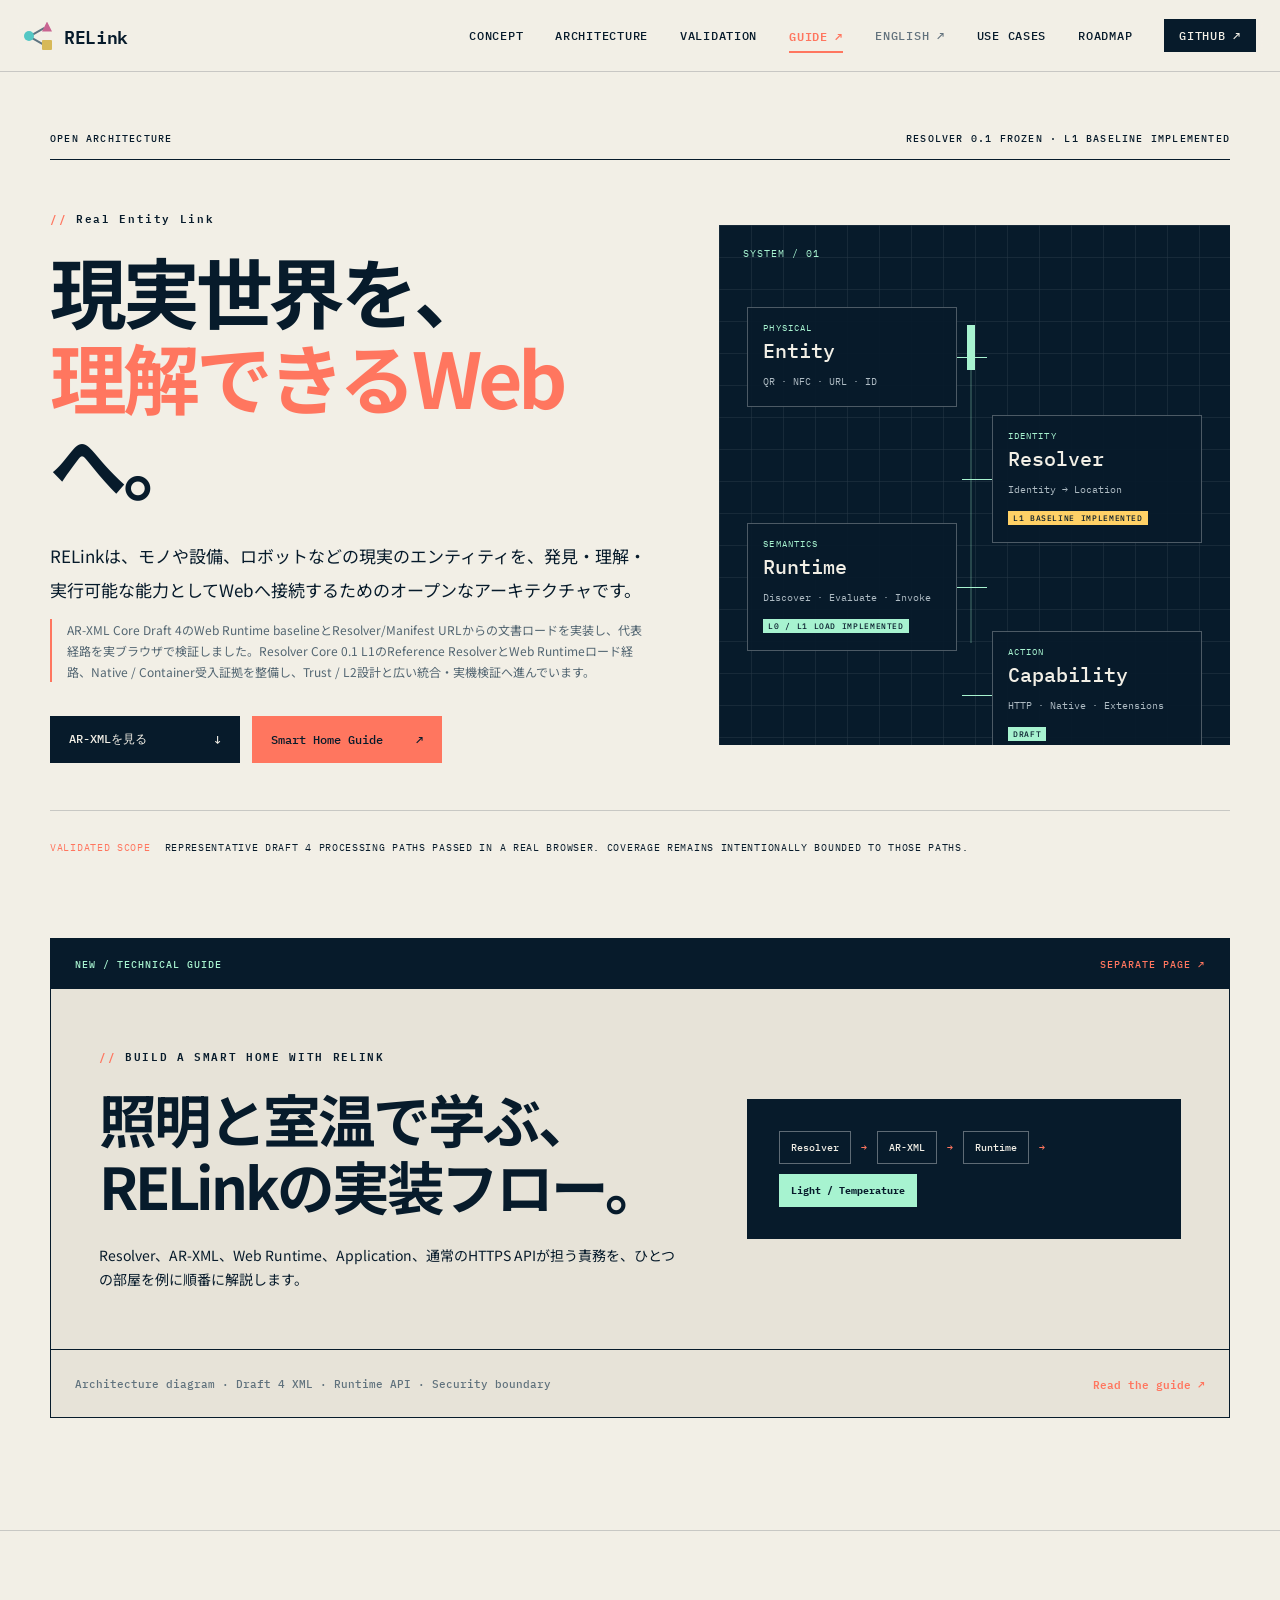
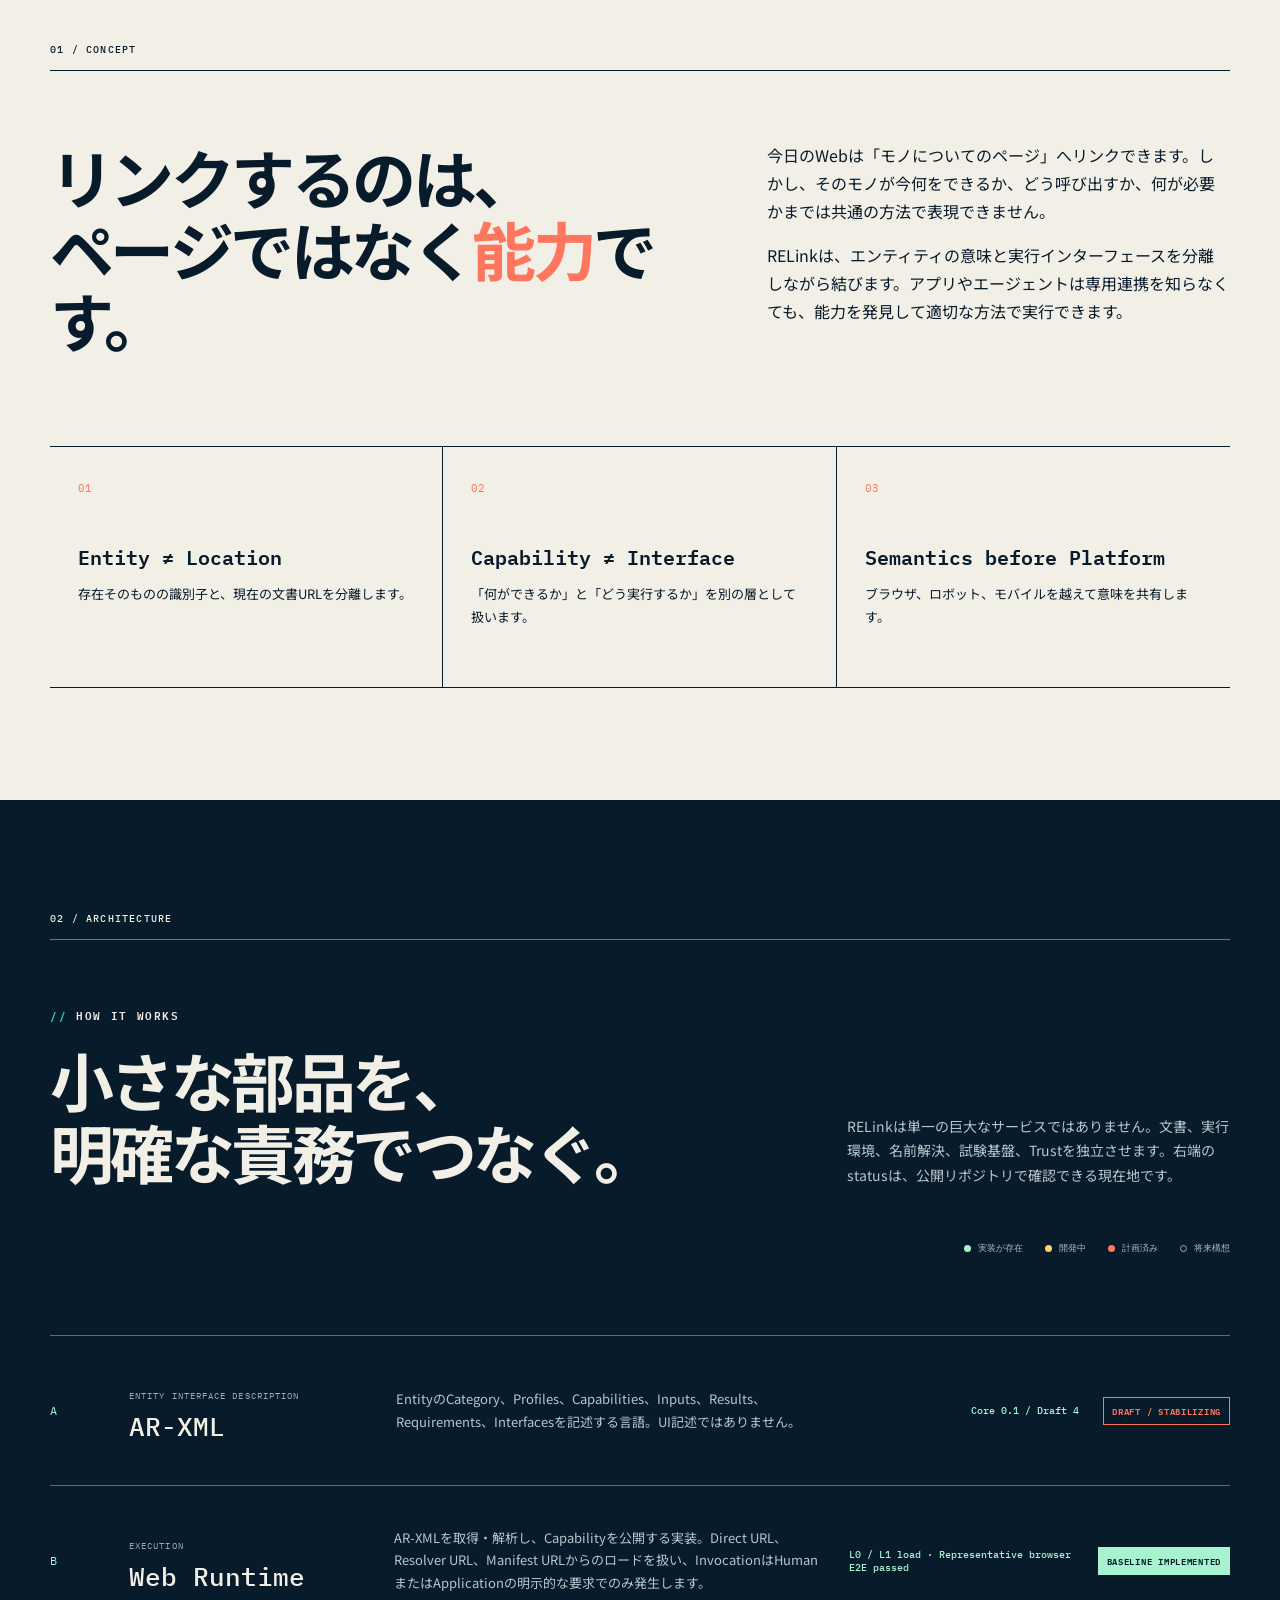
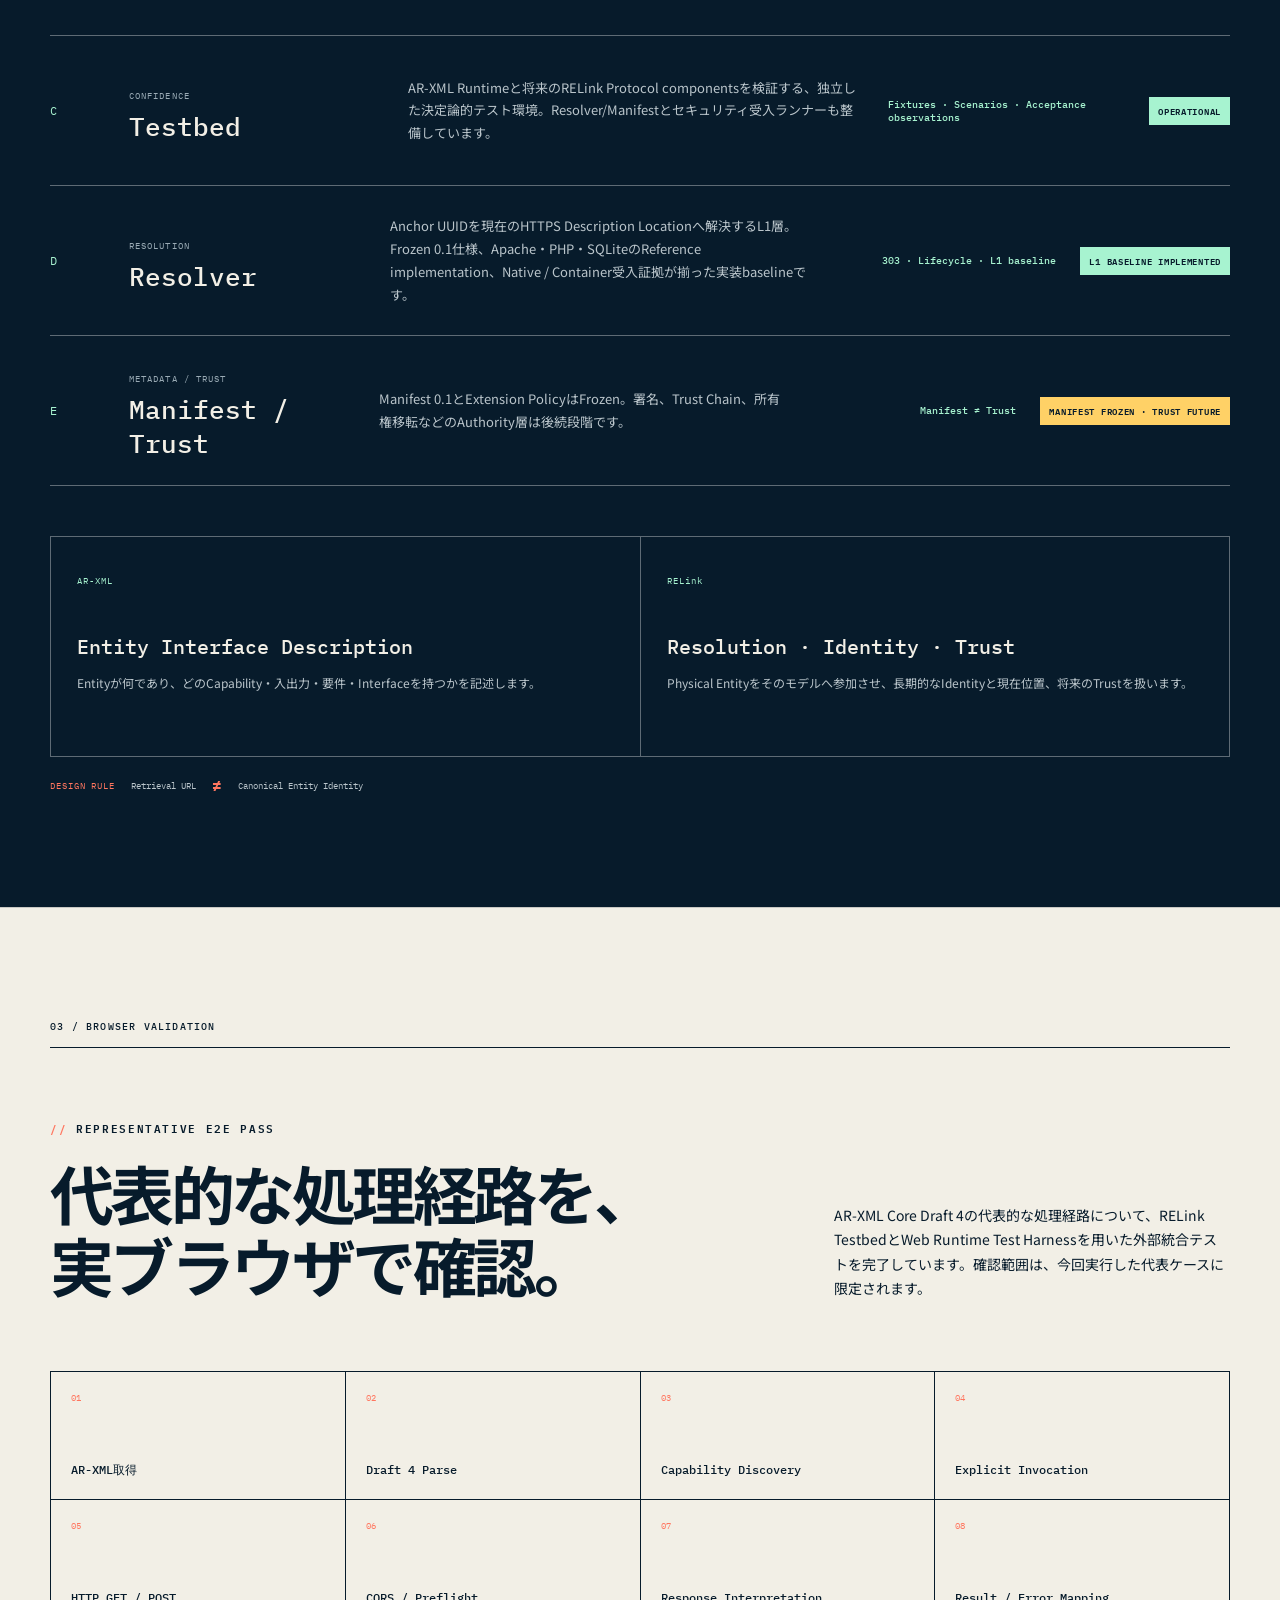
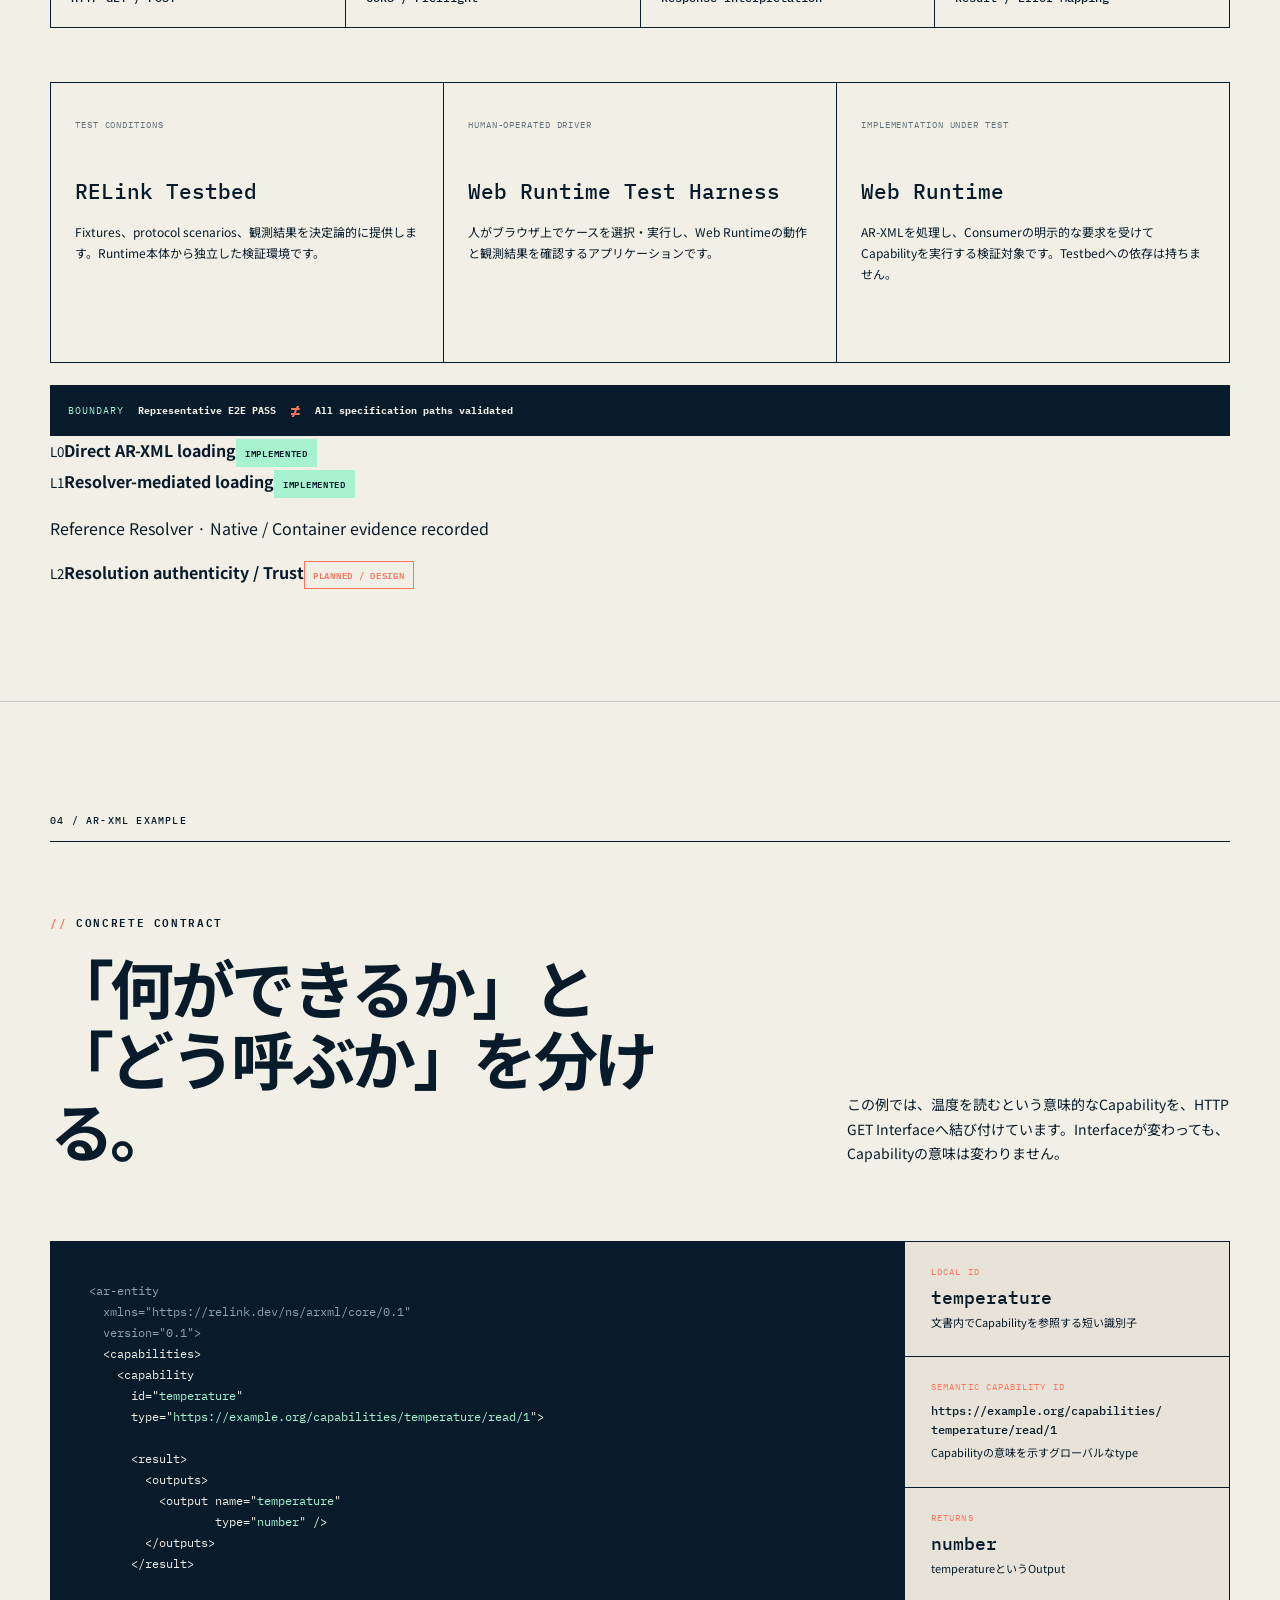
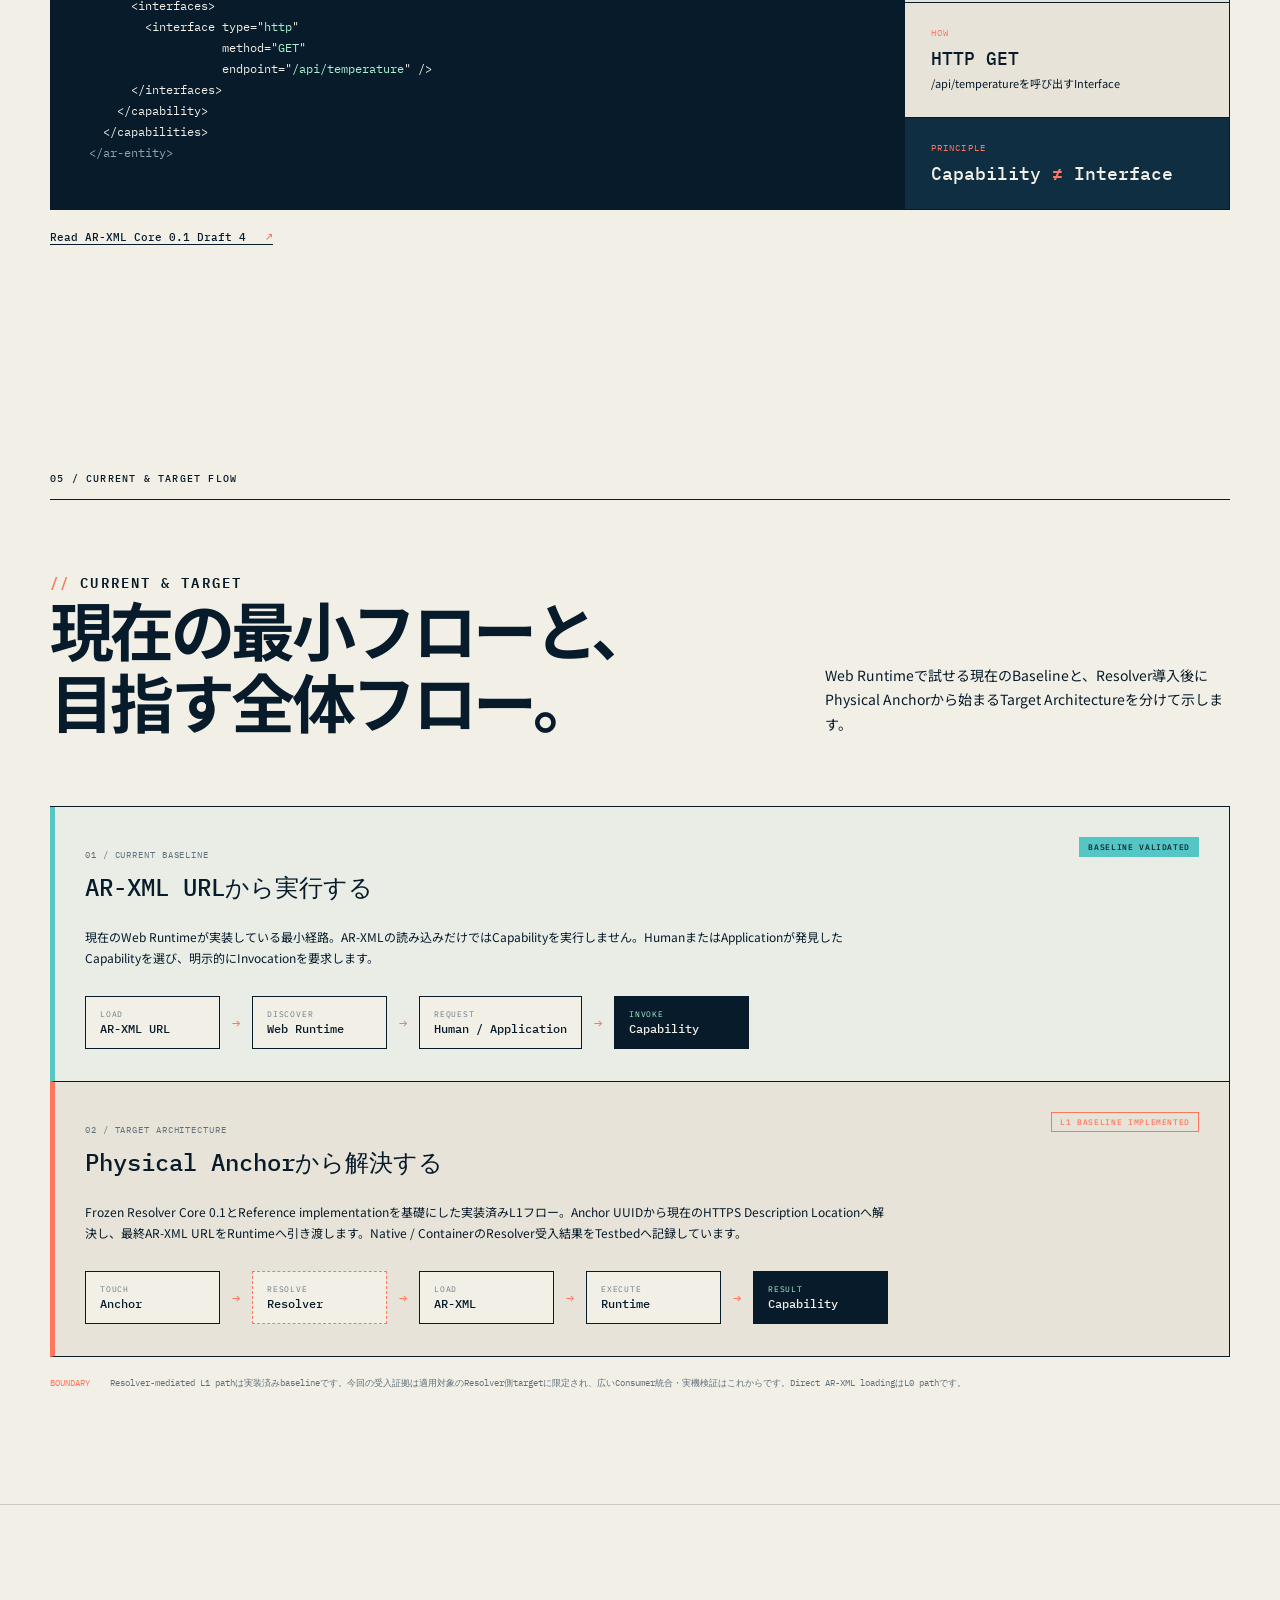
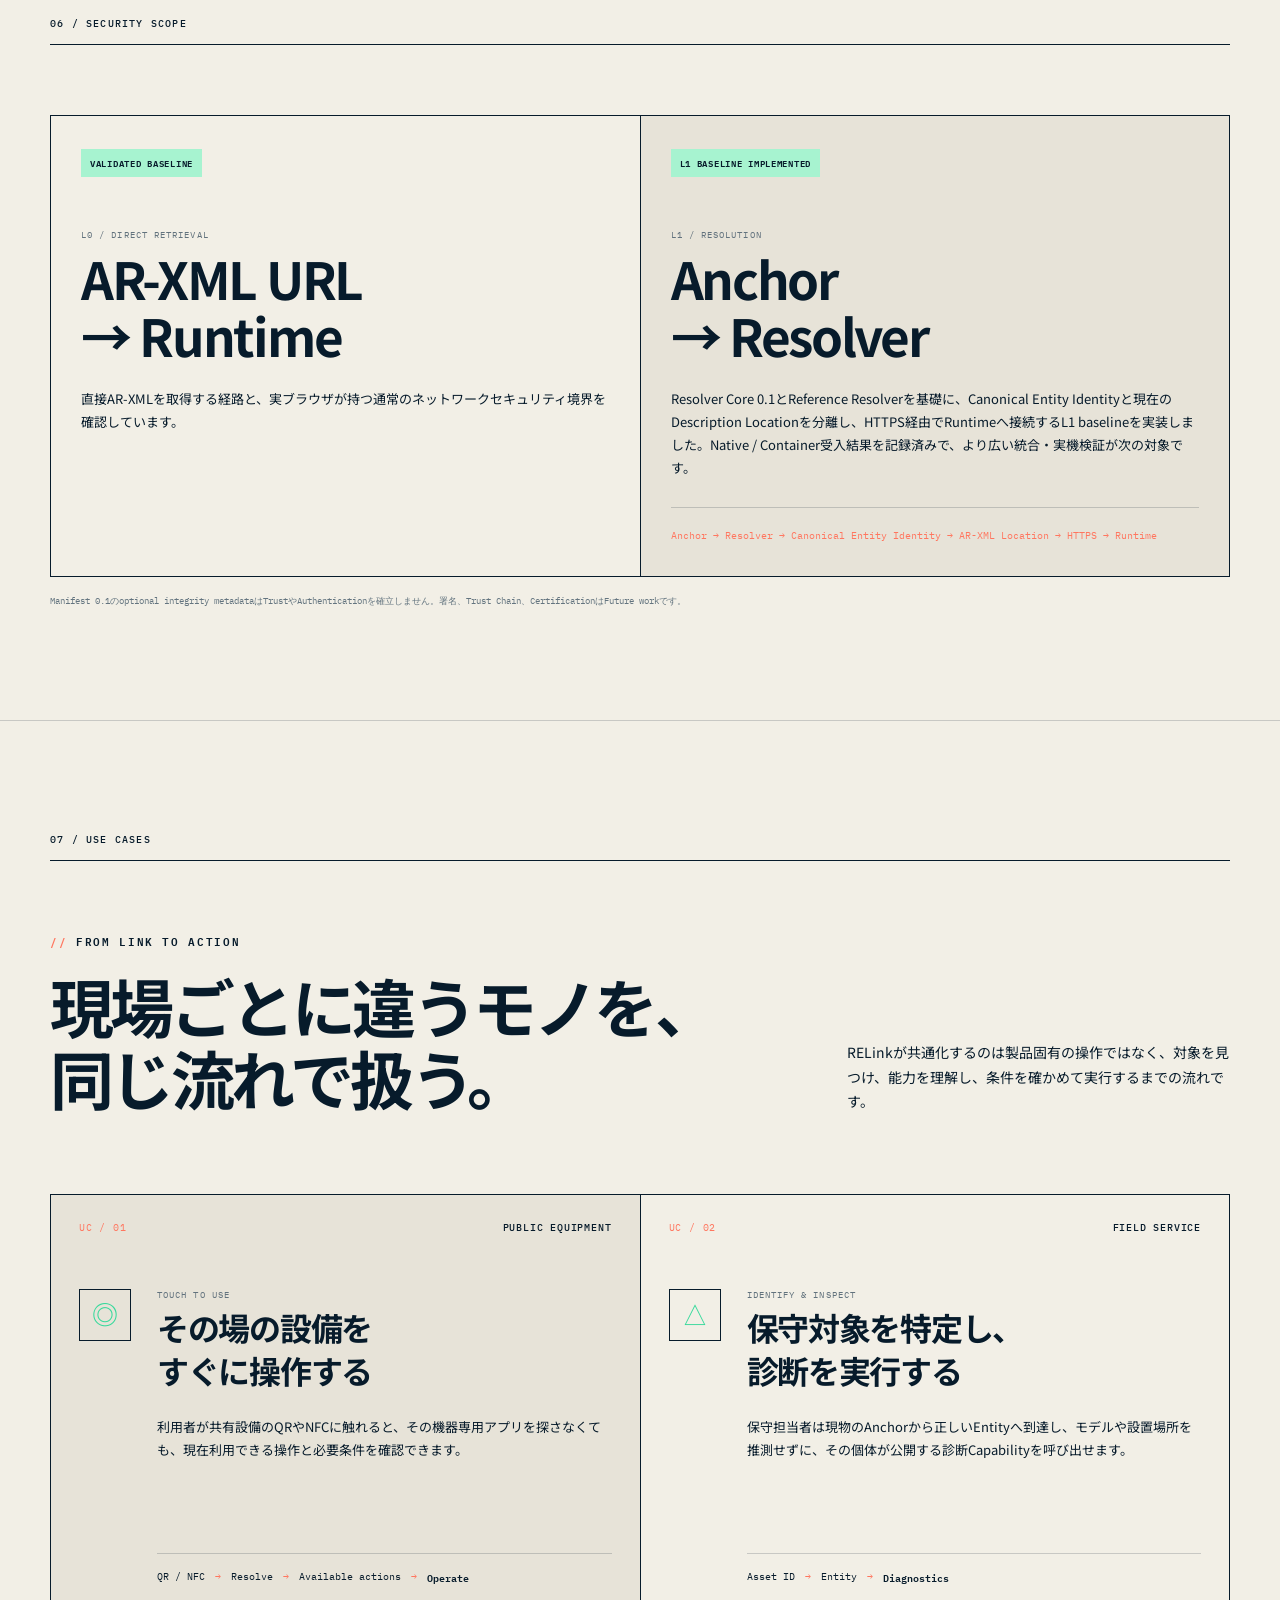
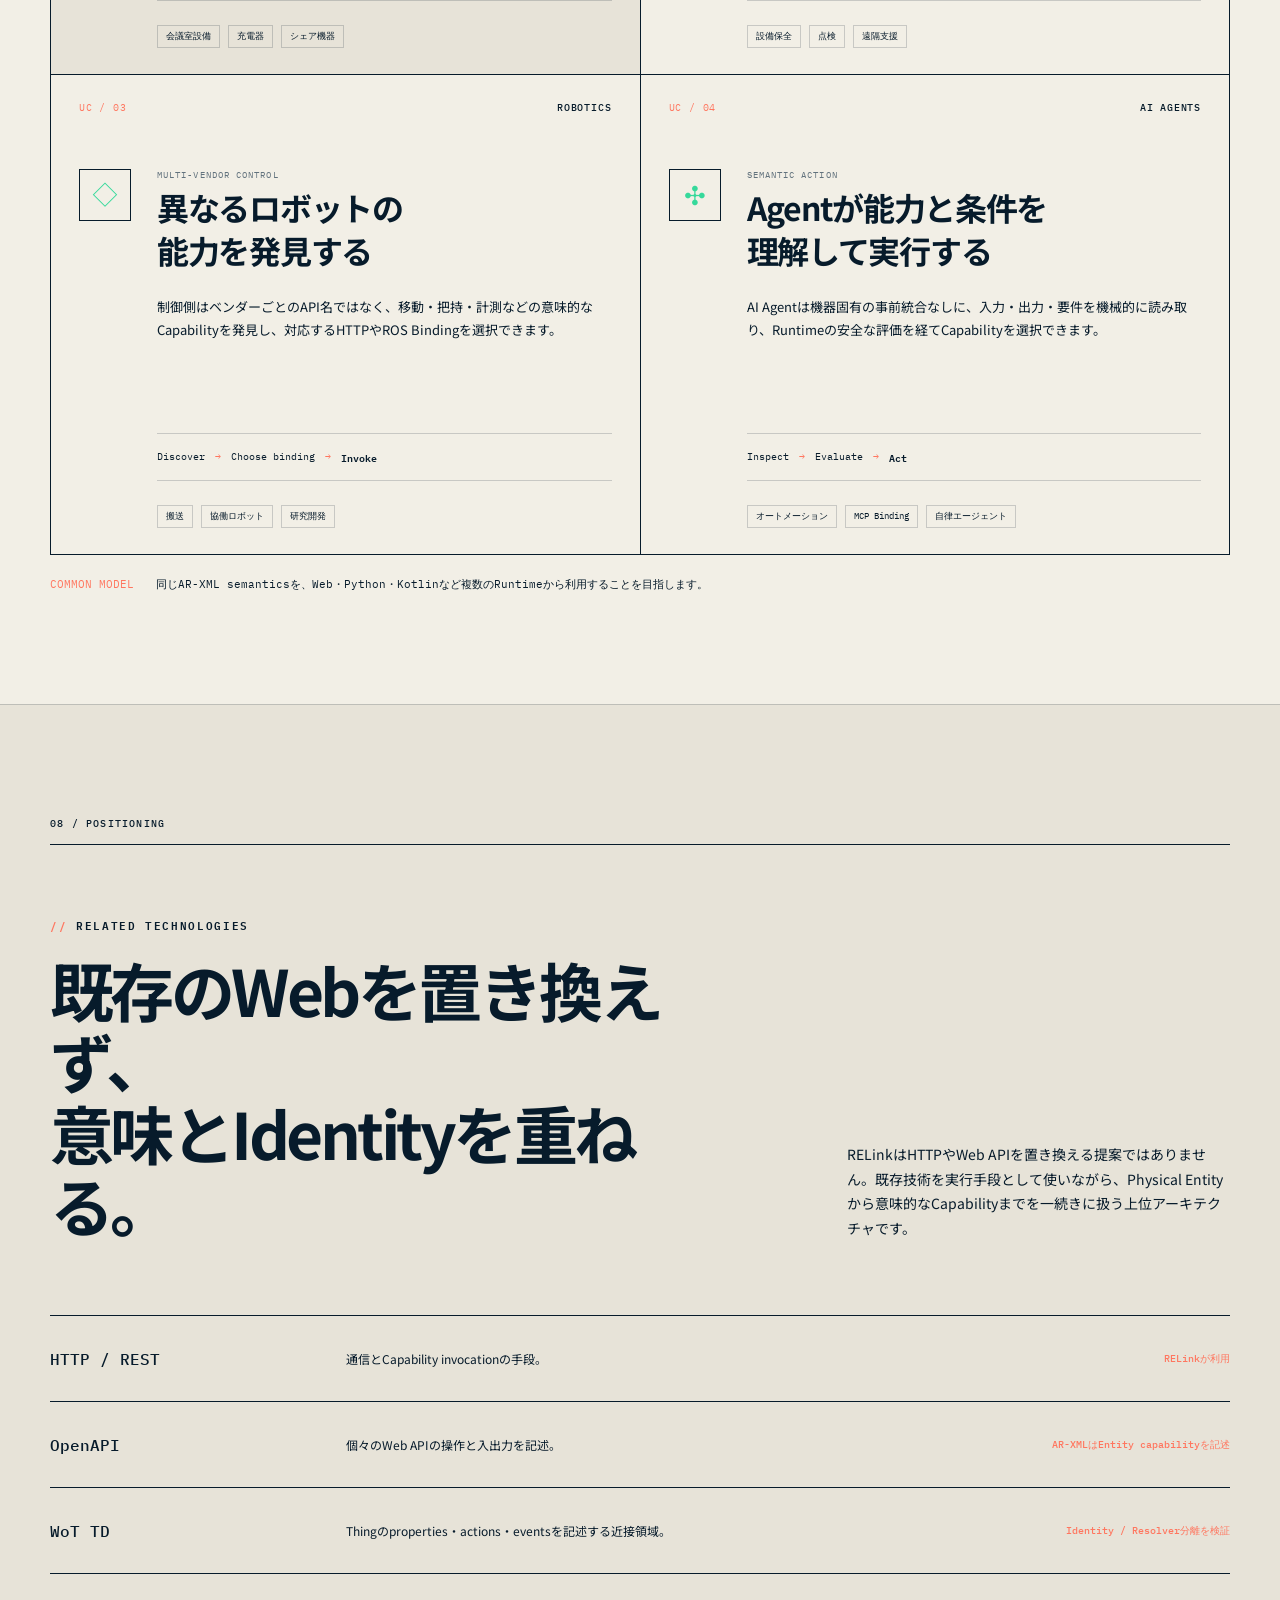
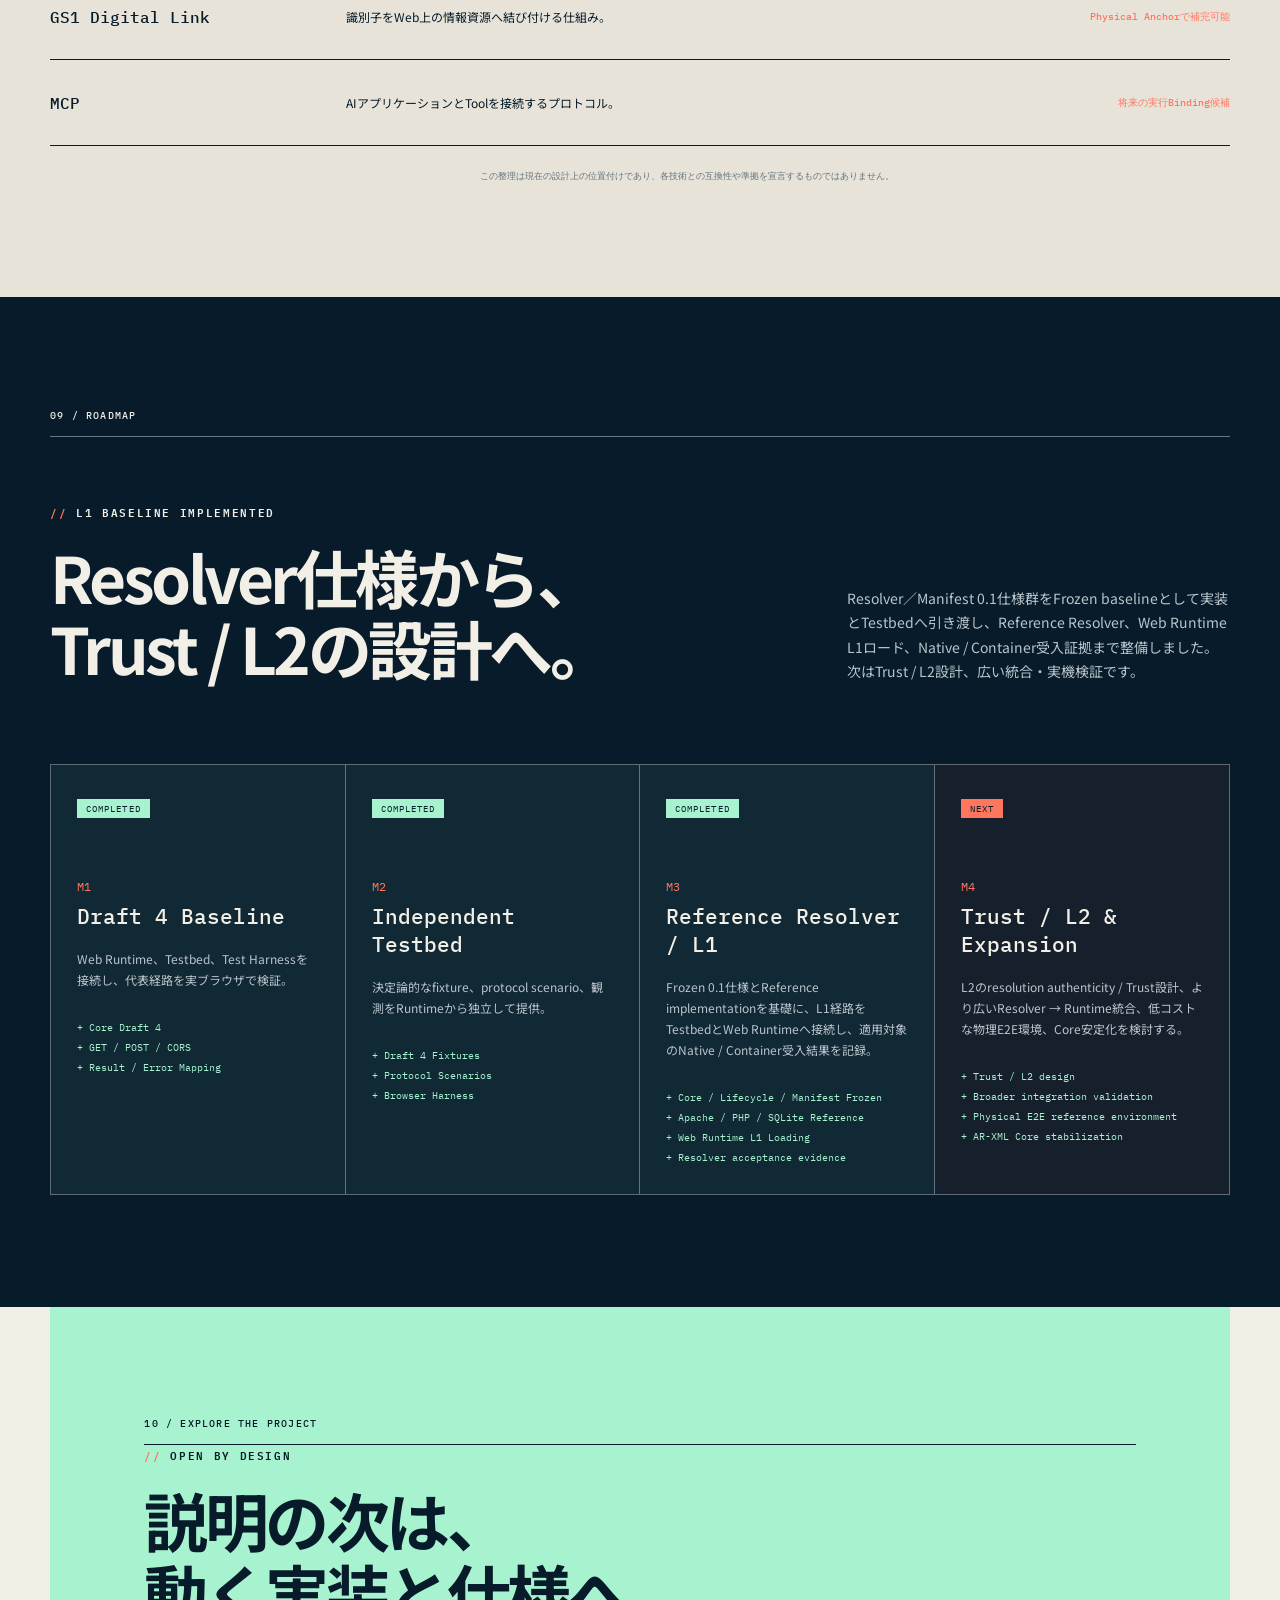
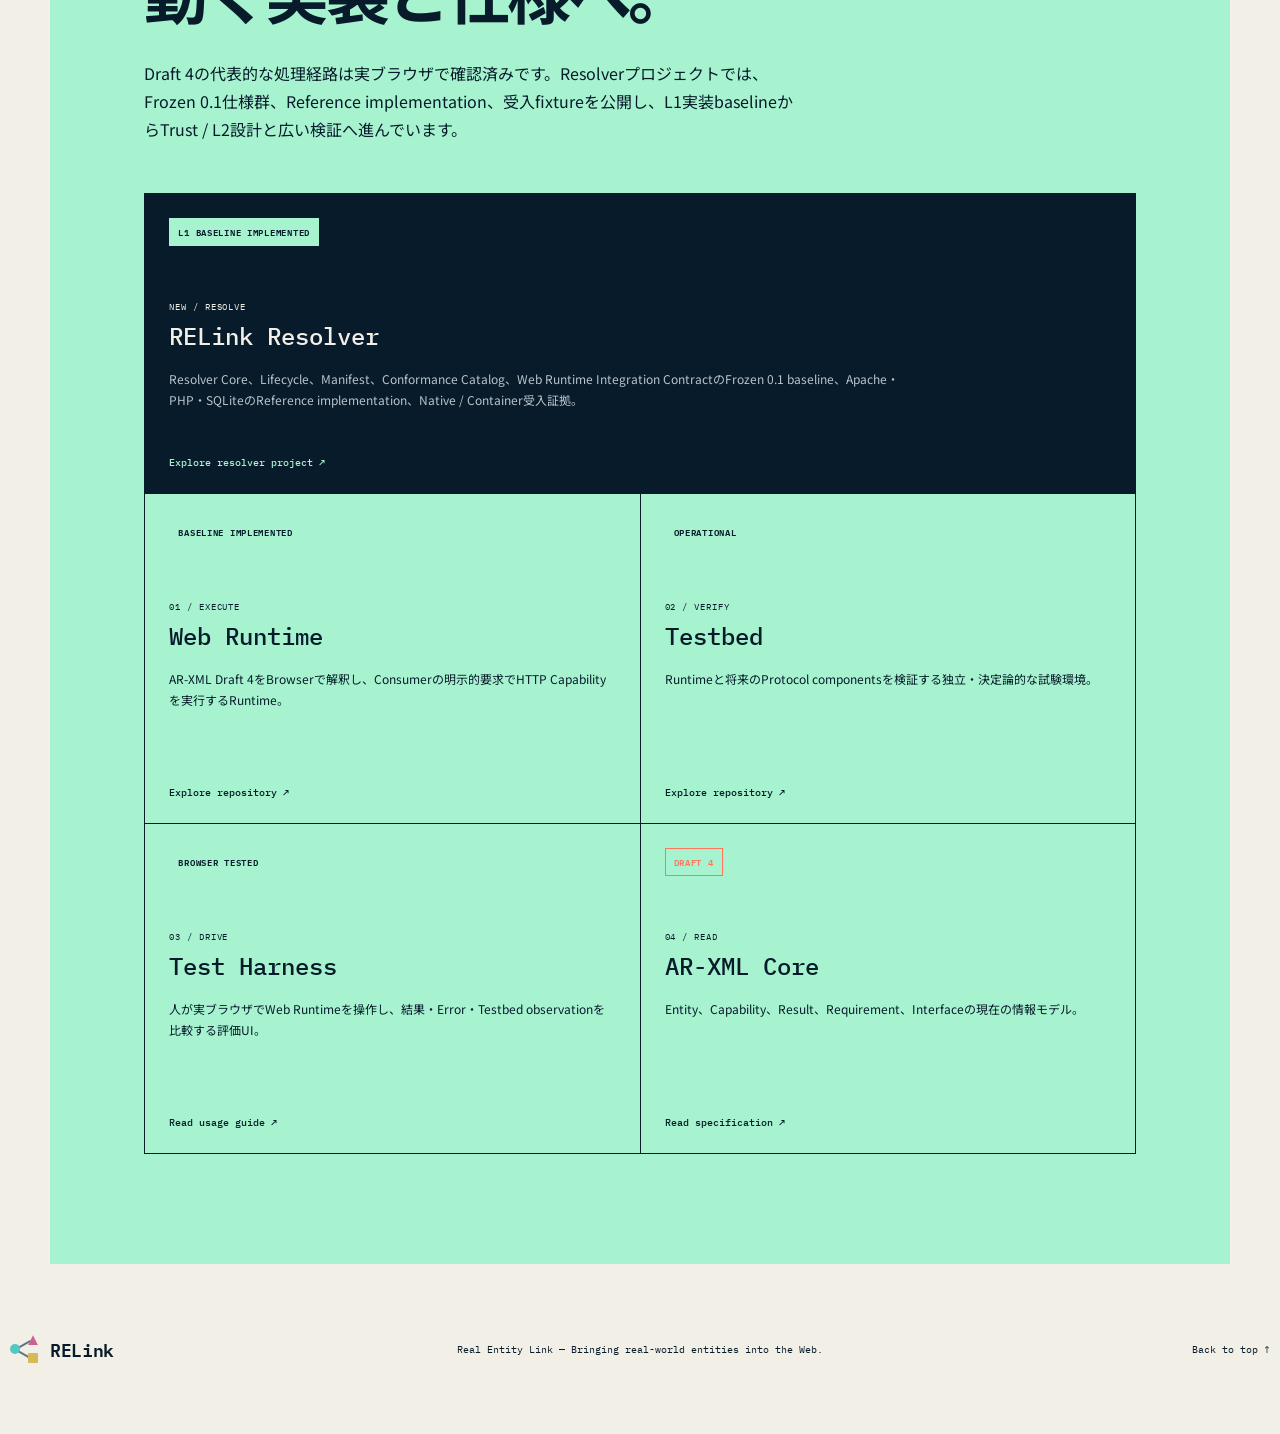
==== commit d3685f5f: "Sync L1 baseline status across site" ====
--- a/index.html
+++ b/index.html
@@ -3,14 +3,14 @@
   <head>
     <meta charset="UTF-8" />
     <meta name="viewport" content="width=device-width, initial-scale=1.0" />
-    <meta name="description" content="RELinkは、現実世界のエンティティをWeb上の能力として発見・理解・実行可能にするためのオープンなアーキテクチャです。Web RuntimeのL0/L1ロード実装と代表的な実ブラウザ検証を終え、Resolverの受入検証へ進んでいます。" />
+    <meta name="description" content="RELinkは、現実世界のエンティティをWeb上の能力として発見・理解・実行可能にするためのオープンなアーキテクチャです。Resolver Core 0.1 L1の実装baselineとNative / Container受入証拠を整備し、Trust / L2設計と広い統合検証へ進んでいます。" />
     <meta name="theme-color" content="#071b2b" />
     <link rel="canonical" href="https://ranmaru50.github.io/relink-site/" />
     <link rel="icon" type="image/svg+xml" href="favicon.svg" />
     <meta property="og:type" content="website" />
     <meta property="og:site_name" content="RELink" />
     <meta property="og:title" content="RELink — Real Entity Link" />
-    <meta property="og:description" content="Web RuntimeのL0/L1ロード実装と代表的な実ブラウザ検証を終え、Frozen Resolver 0.1仕様の受入検証へ。" />
+    <meta property="og:description" content="Resolver Core 0.1 L1の実装baselineとNative / Container受入証拠を整備し、Trust / L2設計と広い統合検証へ。" />
     <meta property="og:url" content="https://ranmaru50.github.io/relink-site/" />
     <meta name="twitter:card" content="summary" />
     <meta name="twitter:title" content="RELink — Real Entity Link" />
@@ -43,13 +43,13 @@
 
     <main id="top">
       <section class="hero section-shell">
-        <div class="eyebrow"><span>OPEN ARCHITECTURE</span><span>RESOLVER 0.1 FROZEN · REFERENCE IMPLEMENTATION</span></div>
+        <div class="eyebrow"><span>OPEN ARCHITECTURE</span><span>RESOLVER 0.1 FROZEN · L1 BASELINE IMPLEMENTED</span></div>
         <div class="hero-grid">
           <div class="hero-copy">
             <p class="kicker">Real Entity Link</p>
             <h1>現実世界を、<br /><em>理解できるWeb</em>へ。</h1>
             <p class="lead">RELinkは、モノや設備、ロボットなどの現実のエンティティを、発見・理解・実行可能な能力としてWebへ接続するためのオープンなアーキテクチャです。</p>
-            <p class="lead-detail">AR-XML Core Draft 4のWeb Runtime baselineとResolver/Manifest URLからの文書ロードを実装し、代表経路を実ブラウザで検証しました。現在はFrozen仕様を基礎にしたReference Resolverの受入検証とL1外部統合へ進んでいます。</p>
+            <p class="lead-detail">AR-XML Core Draft 4のWeb Runtime baselineとResolver/Manifest URLからの文書ロードを実装し、代表経路を実ブラウザで検証しました。Resolver Core 0.1 L1のReference ResolverとWeb Runtimeロード経路、Native / Container受入証拠を整備し、Trust / L2設計と広い統合・実機検証へ進んでいます。</p>
             <div class="hero-actions">
               <a class="button primary" href="#arxml-example">AR-XMLを見る <span>↓</span></a>
               <a class="button secondary guide-button" href="smart-home.html">Smart Home Guide <span>↗</span></a>
@@ -68,7 +68,7 @@
               <small>IDENTITY</small>
               <strong>Resolver</strong>
               <span>Identity → Location</span>
-              <mark class="node-status development">REFERENCE IMPLEMENTATION</mark>
+              <mark class="node-status development">L1 BASELINE IMPLEMENTED</mark>
             </div>
             <div class="map-node node-runtime">
               <small>SEMANTICS</small>
@@ -138,7 +138,7 @@
           <article class="layer arxml"><span class="layer-no">A</span><div><small>ENTITY INTERFACE DESCRIPTION</small><h3>AR-XML</h3></div><p>EntityのCategory、Profiles、Capabilities、Inputs、Results、Requirements、Interfacesを記述する言語。UI記述ではありません。</p><b>Core 0.1 / Draft 4</b><span class="phase-badge experimental">DRAFT / STABILIZING</span></article>
           <article class="layer runtime"><span class="layer-no">B</span><div><small>EXECUTION</small><h3>Web Runtime</h3></div><p>AR-XMLを取得・解析し、Capabilityを公開する実装。Direct URL、Resolver URL、Manifest URLからのロードを扱い、InvocationはHumanまたはApplicationの明示的な要求でのみ発生します。</p><b>L0 / L1 load · Representative browser E2E passed</b><span class="phase-badge implemented">BASELINE IMPLEMENTED</span></article>
           <article class="layer testbed"><span class="layer-no">C</span><div><small>CONFIDENCE</small><h3>Testbed</h3></div><p>AR-XML Runtimeと将来のRELink Protocol componentsを検証する、独立した決定論的テスト環境。Resolver/Manifestとセキュリティ受入ランナーも整備しています。</p><b>Fixtures · Scenarios · Acceptance observations</b><span class="phase-badge implemented">OPERATIONAL</span></article>
-          <article class="layer resolver"><span class="layer-no">D</span><div><small>RESOLUTION</small><h3>Resolver</h3></div><p>Anchor UUIDを現在のHTTPS Description Locationへ解決するL1層。Frozen 0.1仕様とApache・PHP・SQLiteのReference implementationを基礎に、受入検証を進めています。</p><b>303 · Lifecycle · L1 acceptance</b><span class="phase-badge development">REFERENCE / ACCEPTANCE</span></article>
+          <article class="layer resolver"><span class="layer-no">D</span><div><small>RESOLUTION</small><h3>Resolver</h3></div><p>Anchor UUIDを現在のHTTPS Description Locationへ解決するL1層。Frozen 0.1仕様、Apache・PHP・SQLiteのReference implementation、Native / Container受入証拠が揃った実装baselineです。</p><b>303 · Lifecycle · L1 baseline</b><span class="phase-badge implemented">L1 BASELINE IMPLEMENTED</span></article>
           <article class="layer trust"><span class="layer-no">E</span><div><small>METADATA / TRUST</small><h3>Manifest / Trust</h3></div><p>Manifest 0.1とExtension PolicyはFrozen。署名、Trust Chain、所有権移転などのAuthority層は後続段階です。</p><b>Manifest ≠ Trust</b><span class="phase-badge development">MANIFEST FROZEN · TRUST FUTURE</span></article>
         </div>
         <div class="role-separation" aria-label="AR-XMLとRELinkの責務分離">
@@ -172,6 +172,7 @@
           <article><small>IMPLEMENTATION UNDER TEST</small><h3>Web Runtime</h3><p>AR-XMLを処理し、Consumerの明示的な要求を受けてCapabilityを実行する検証対象です。Testbedへの依存は持ちません。</p></article>
         </div>
         <p class="validation-boundary"><span>BOUNDARY</span><strong>Representative E2E PASS</strong><b>≠</b><strong>All specification paths validated</strong></p>
+        <div class="l1-baseline" aria-label="L0, L1, and L2 status"><article><small>L0</small><strong>Direct AR-XML loading</strong><span class="phase-badge implemented">IMPLEMENTED</span></article><article><small>L1</small><strong>Resolver-mediated loading</strong><span class="phase-badge implemented">IMPLEMENTED</span><p>Reference Resolver · Native / Container evidence recorded</p></article><article><small>L2</small><strong>Resolution authenticity / Trust</strong><span class="phase-badge planned">PLANNED / DESIGN</span></article></div>
       </section>
 
       <section id="arxml-example" class="example section-shell">
@@ -241,9 +242,9 @@
           <article class="journey-mode target">
             <div class="journey-mode-head">
               <div><span>02 / TARGET ARCHITECTURE</span><h3>Physical Anchorから解決する</h3></div>
-              <mark>RESOLVER IMPLEMENTED / L1 NEXT</mark>
-            </div>
-            <p>Frozen Resolver Core 0.1とReference implementationを基礎に、受入検証を進めるL1フロー。Anchor UUIDから現在のHTTPS Description Locationへ解決し、最終AR-XML URLをRuntimeへ引き渡します。</p>
+              <mark>L1 BASELINE IMPLEMENTED</mark>
+            </div>
+            <p>Frozen Resolver Core 0.1とReference implementationを基礎にした実装済みL1フロー。Anchor UUIDから現在のHTTPS Description Locationへ解決し、最終AR-XML URLをRuntimeへ引き渡します。Native / ContainerのResolver受入結果をTestbedへ記録しています。</p>
             <div class="journey-flow" aria-label="Resolver導入後のTarget Architecture">
               <span><small>TOUCH</small>Anchor</span><i>→</i>
               <span class="planned-step"><small>RESOLVE</small>Resolver</span><i>→</i>
@@ -253,7 +254,7 @@
             </div>
           </article>
         </div>
-        <p class="journey-note"><span>BOUNDARY</span> Resolver仕様とReference implementationは利用可能な状態ですが、Resolver-mediated L1 pathの外部受入・統合検証は継続中です。Direct AR-XML loadingは引き続きL0 pathです。</p>
+        <p class="journey-note"><span>BOUNDARY</span> Resolver-mediated L1 pathは実装済みbaselineです。今回の受入証拠は適用対象のResolver側targetに限定され、広いConsumer統合・実機検証はこれからです。Direct AR-XML loadingはL0 pathです。</p>
       </section>
 
       <section class="security-scope section-shell">
@@ -266,10 +267,10 @@
             <p>直接AR-XMLを取得する経路と、実ブラウザが持つ通常のネットワークセキュリティ境界を確認しています。</p>
           </article>
           <article class="security-next">
-            <span class="phase-badge development">L1 ACCEPTANCE NEXT</span>
+            <span class="phase-badge implemented">L1 BASELINE IMPLEMENTED</span>
             <small>L1 / RESOLUTION</small>
             <h2>Anchor<br />→ Resolver</h2>
-            <p>Resolver Core 0.1とReference Resolverを基礎に、Canonical Entity Identityと現在のDescription Locationを分離し、HTTPS経由でRuntimeへ接続する流れの受入検証を進めます。</p>
+            <p>Resolver Core 0.1とReference Resolverを基礎に、Canonical Entity Identityと現在のDescription Locationを分離し、HTTPS経由でRuntimeへ接続するL1 baselineを実装しました。Native / Container受入結果を記録済みで、より広い統合・実機検証が次の対象です。</p>
             <div class="security-flow">Anchor → Resolver → Canonical Entity Identity → AR-XML Location → HTTPS → Runtime</div>
           </article>
         </div>
@@ -355,12 +356,12 @@
 
       <section id="roadmap" class="roadmap section-shell">
         <div class="section-index light">09 / ROADMAP</div>
-        <div class="roadmap-head"><div><p class="kicker coral">RESOLUTION ACCEPTANCE</p><h2>Resolver仕様から、<br />L1の受入検証へ。</h2></div><p>Resolver／Manifest 0.1仕様群をFrozen baselineとして実装とTestbedへ引き渡し、Reference Resolver、セキュリティ受入fixture、L1外部統合の検証を進めています。</p></div>
+        <div class="roadmap-head"><div><p class="kicker coral">L1 BASELINE IMPLEMENTED</p><h2>Resolver仕様から、<br />Trust / L2の設計へ。</h2></div><p>Resolver／Manifest 0.1仕様群をFrozen baselineとして実装とTestbedへ引き渡し、Reference Resolver、Web Runtime L1ロード、Native / Container受入証拠まで整備しました。次はTrust / L2設計、広い統合・実機検証です。</p></div>
         <div class="milestones">
           <article class="milestone active completed"><span class="status">COMPLETED</span><div class="milestone-id">M1</div><h3>Draft 4 Baseline</h3><p>Web Runtime、Testbed、Test Harnessを接続し、代表経路を実ブラウザで検証。</p><ul><li>Core Draft 4</li><li>GET / POST / CORS</li><li>Result / Error Mapping</li></ul></article>
           <article class="milestone active completed"><span class="status">COMPLETED</span><div class="milestone-id">M2</div><h3>Independent Testbed</h3><p>決定論的なfixture、protocol scenario、観測をRuntimeから独立して提供。</p><ul><li>Draft 4 Fixtures</li><li>Protocol Scenarios</li><li>Browser Harness</li></ul></article>
-          <article class="milestone next"><span class="status">ACCEPTANCE IN PROGRESS</span><div class="milestone-id">M3</div><h3>Reference Resolver / L1</h3><p>Frozen 0.1仕様とReference implementationを基礎に、L1経路をTestbedとWeb Runtimeへ接続して受入検証する。</p><ul><li>Core / Lifecycle / Manifest Frozen</li><li>Apache / PHP / SQLite Reference</li><li>Conformance + Security Fixtures</li><li>HTTPS L1 Acceptance Next</li></ul></article>
-          <article class="milestone"><span class="status">PLANNED</span><div class="milestone-id">M4</div><h3>Trust &amp; Expansion</h3><p>Resolver検証後にTrust metadataと第二Runtimeによる共通意味モデルを検討する。</p><ul><li>Signed Metadata</li><li>Trust Chain</li><li>Second Runtime</li></ul></article>
+          <article class="milestone active completed"><span class="status">COMPLETED</span><div class="milestone-id">M3</div><h3>Reference Resolver / L1</h3><p>Frozen 0.1仕様とReference implementationを基礎に、L1経路をTestbedとWeb Runtimeへ接続し、適用対象のNative / Container受入結果を記録。</p><ul><li>Core / Lifecycle / Manifest Frozen</li><li>Apache / PHP / SQLite Reference</li><li>Web Runtime L1 Loading</li><li>Resolver acceptance evidence</li></ul></article>
+          <article class="milestone next"><span class="status">NEXT</span><div class="milestone-id">M4</div><h3>Trust / L2 &amp; Expansion</h3><p>L2のresolution authenticity / Trust設計、より広いResolver → Runtime統合、低コストな物理E2E環境、Core安定化を検討する。</p><ul><li>Trust / L2 design</li><li>Broader integration validation</li><li>Physical E2E reference environment</li><li>AR-XML Core stabilization</li></ul></article>
         </div>
       </section>
 
@@ -369,13 +370,13 @@
           <div class="section-index">10 / EXPLORE THE PROJECT</div>
           <p class="kicker">OPEN BY DESIGN</p>
           <h2>説明の次は、<br />動く実装と仕様へ。</h2>
-          <p>Draft 4の代表的な処理経路は実ブラウザで確認済みです。Resolverプロジェクトでは、Frozen 0.1仕様群、Reference implementation、受入fixtureを公開し、L1統合検証へ進んでいます。</p>
+          <p>Draft 4の代表的な処理経路は実ブラウザで確認済みです。Resolverプロジェクトでは、Frozen 0.1仕様群、Reference implementation、受入fixtureを公開し、L1実装baselineからTrust / L2設計と広い検証へ進んでいます。</p>
           <div class="project-grid">
             <a class="project-card resolver-project" href="https://github.com/ranmaru50/relink-resolver" rel="noreferrer">
-              <span class="phase-badge development">REFERENCE / ACCEPTANCE</span>
+              <span class="phase-badge implemented">L1 BASELINE IMPLEMENTED</span>
               <small>NEW / RESOLVE</small>
               <h3>RELink Resolver</h3>
-              <p>Resolver Core、Lifecycle、Manifest、Conformance Catalog、Web Runtime Integration ContractのFrozen 0.1 baselineと、Apache・PHP・SQLiteのReference implementation。受入検証を継続中。</p>
+              <p>Resolver Core、Lifecycle、Manifest、Conformance Catalog、Web Runtime Integration ContractのFrozen 0.1 baseline、Apache・PHP・SQLiteのReference implementation、Native / Container受入証拠。</p>
               <b>Explore resolver project ↗</b>
             </a>
             <a class="project-card" href="https://github.com/ranmaru50/relink-web-runtime" rel="noreferrer">
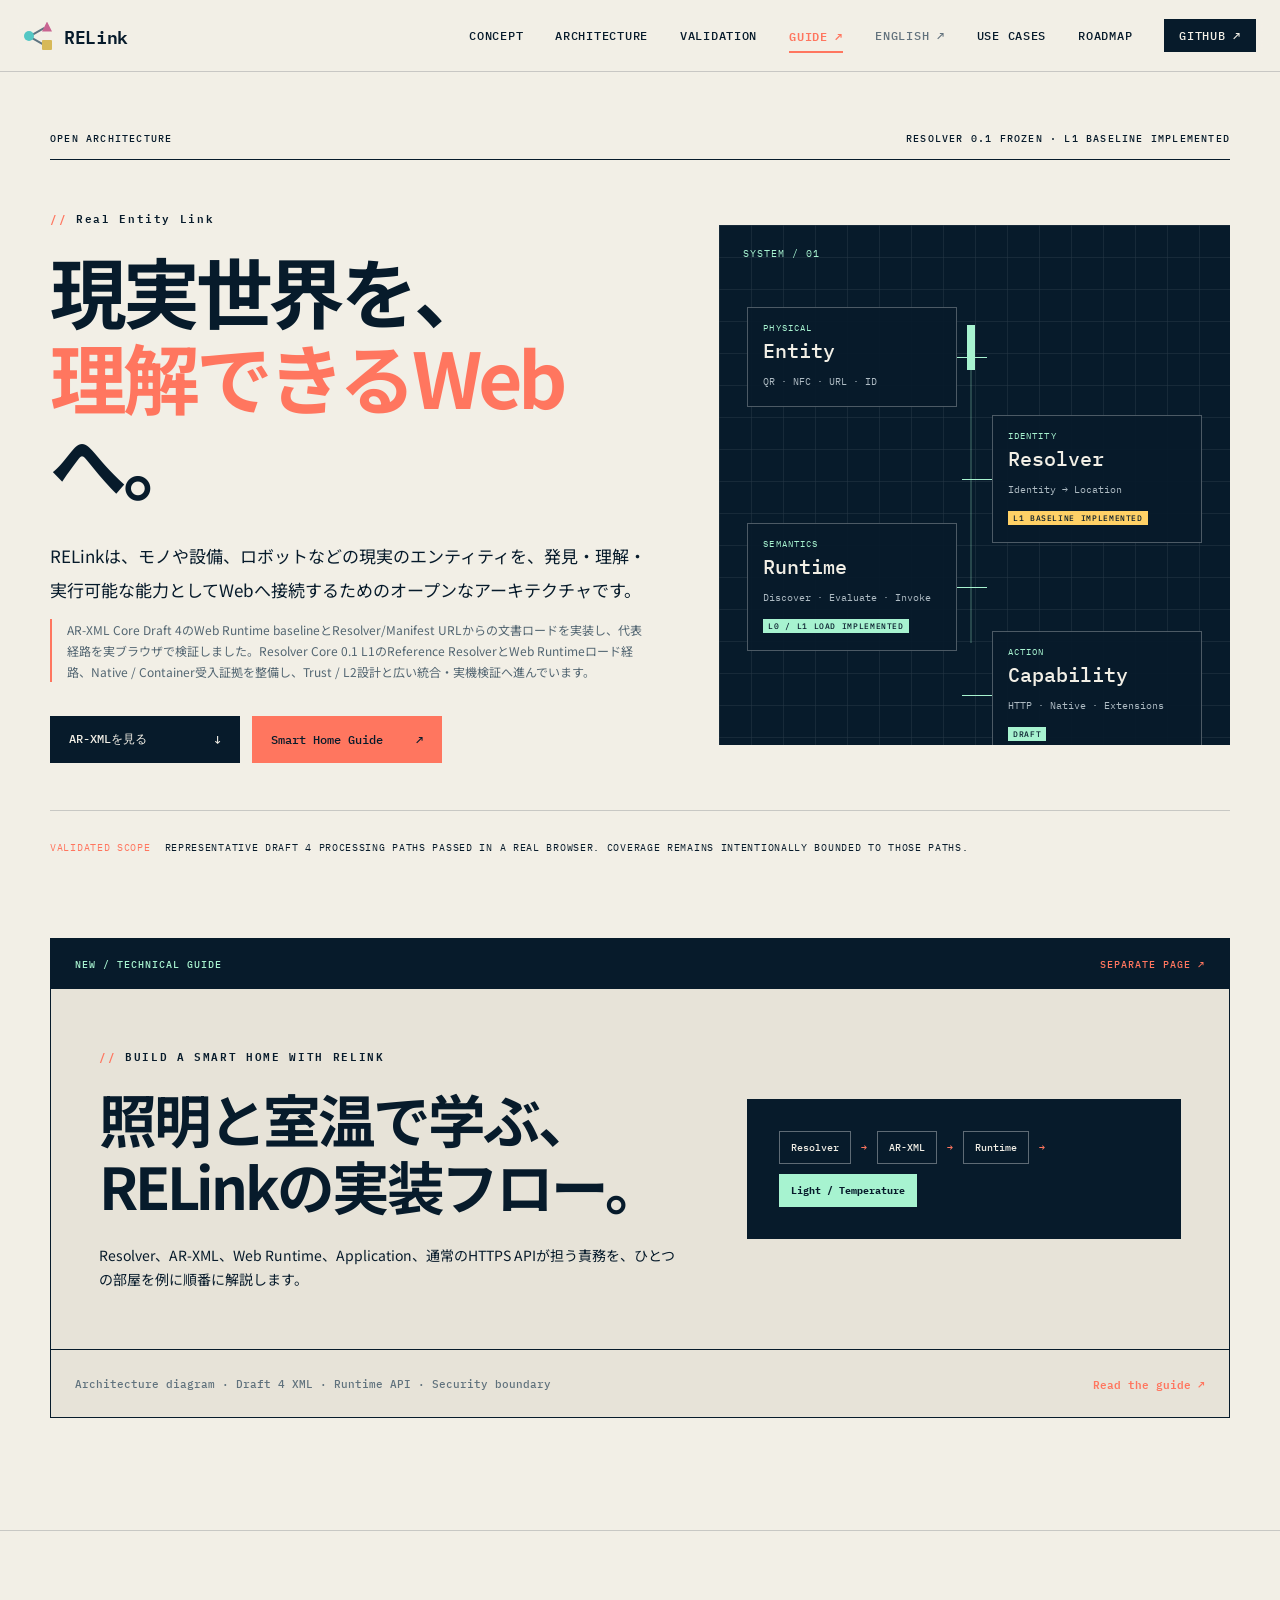
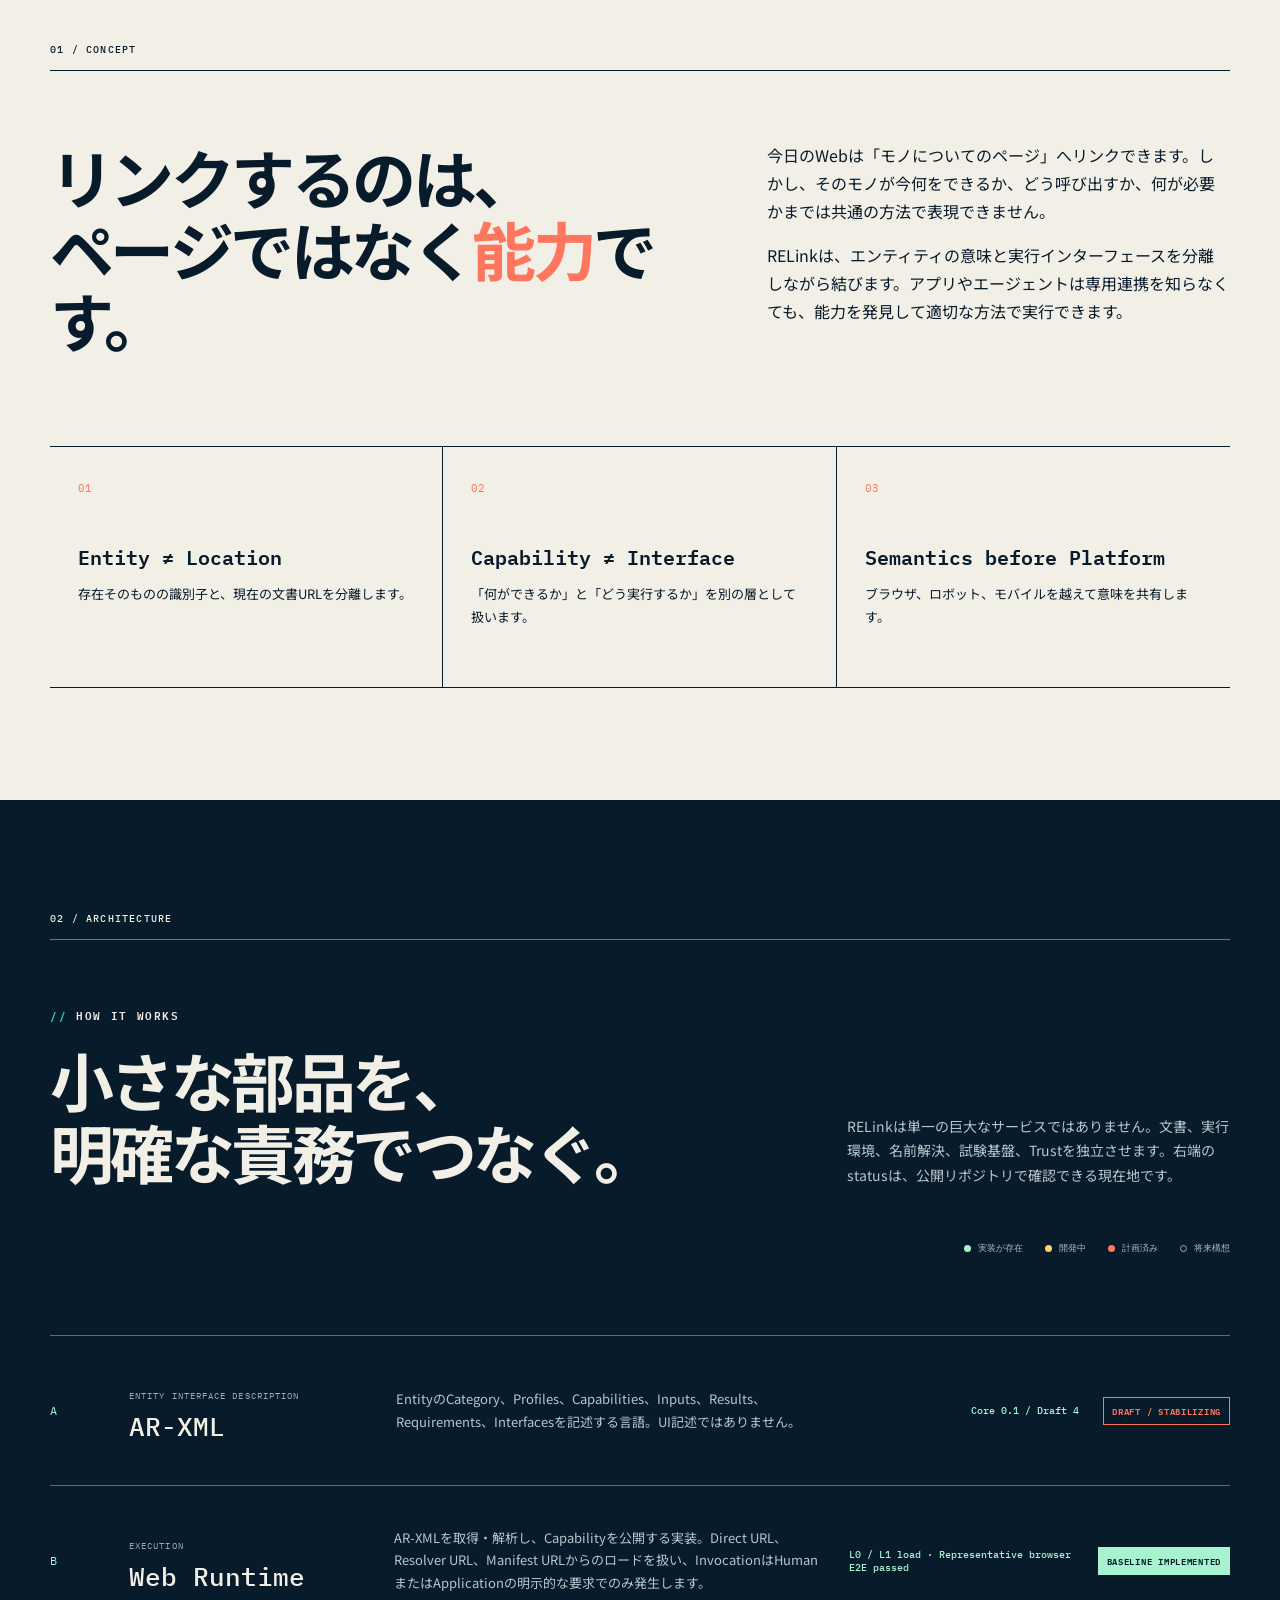
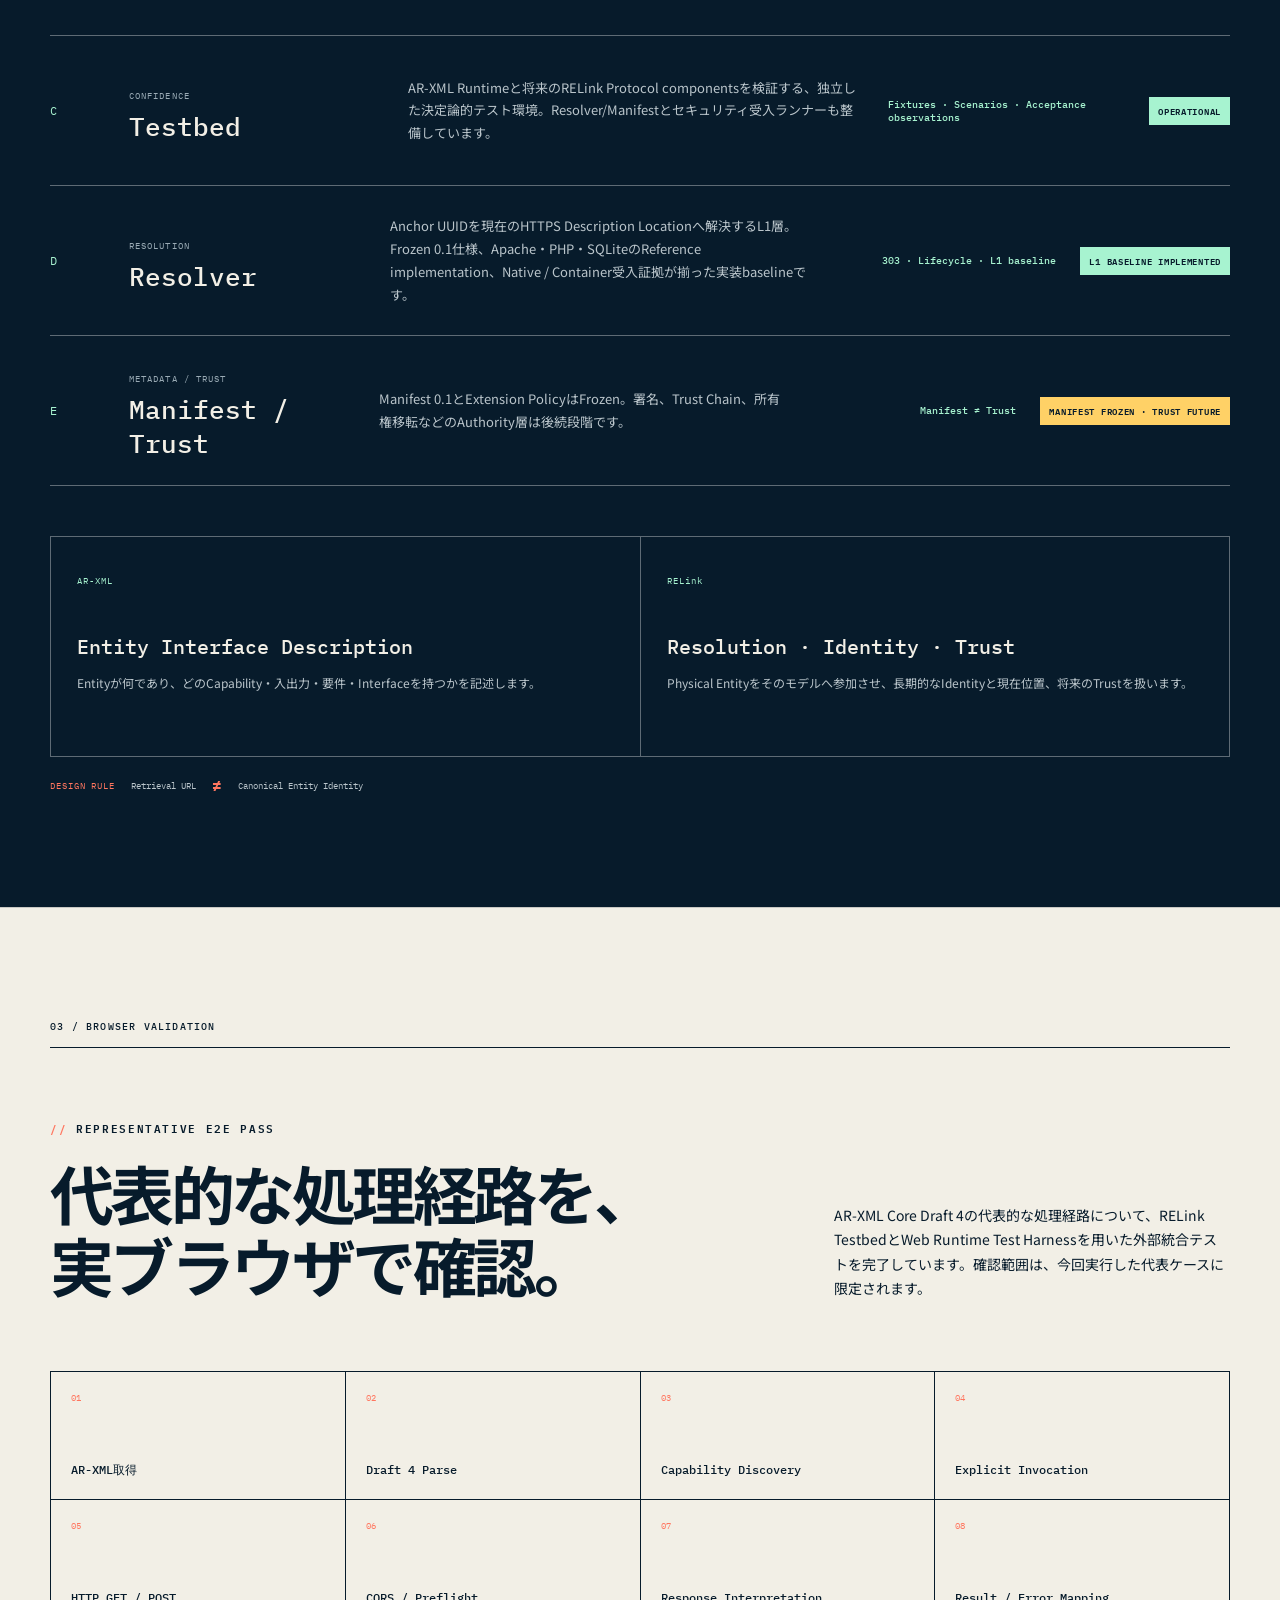
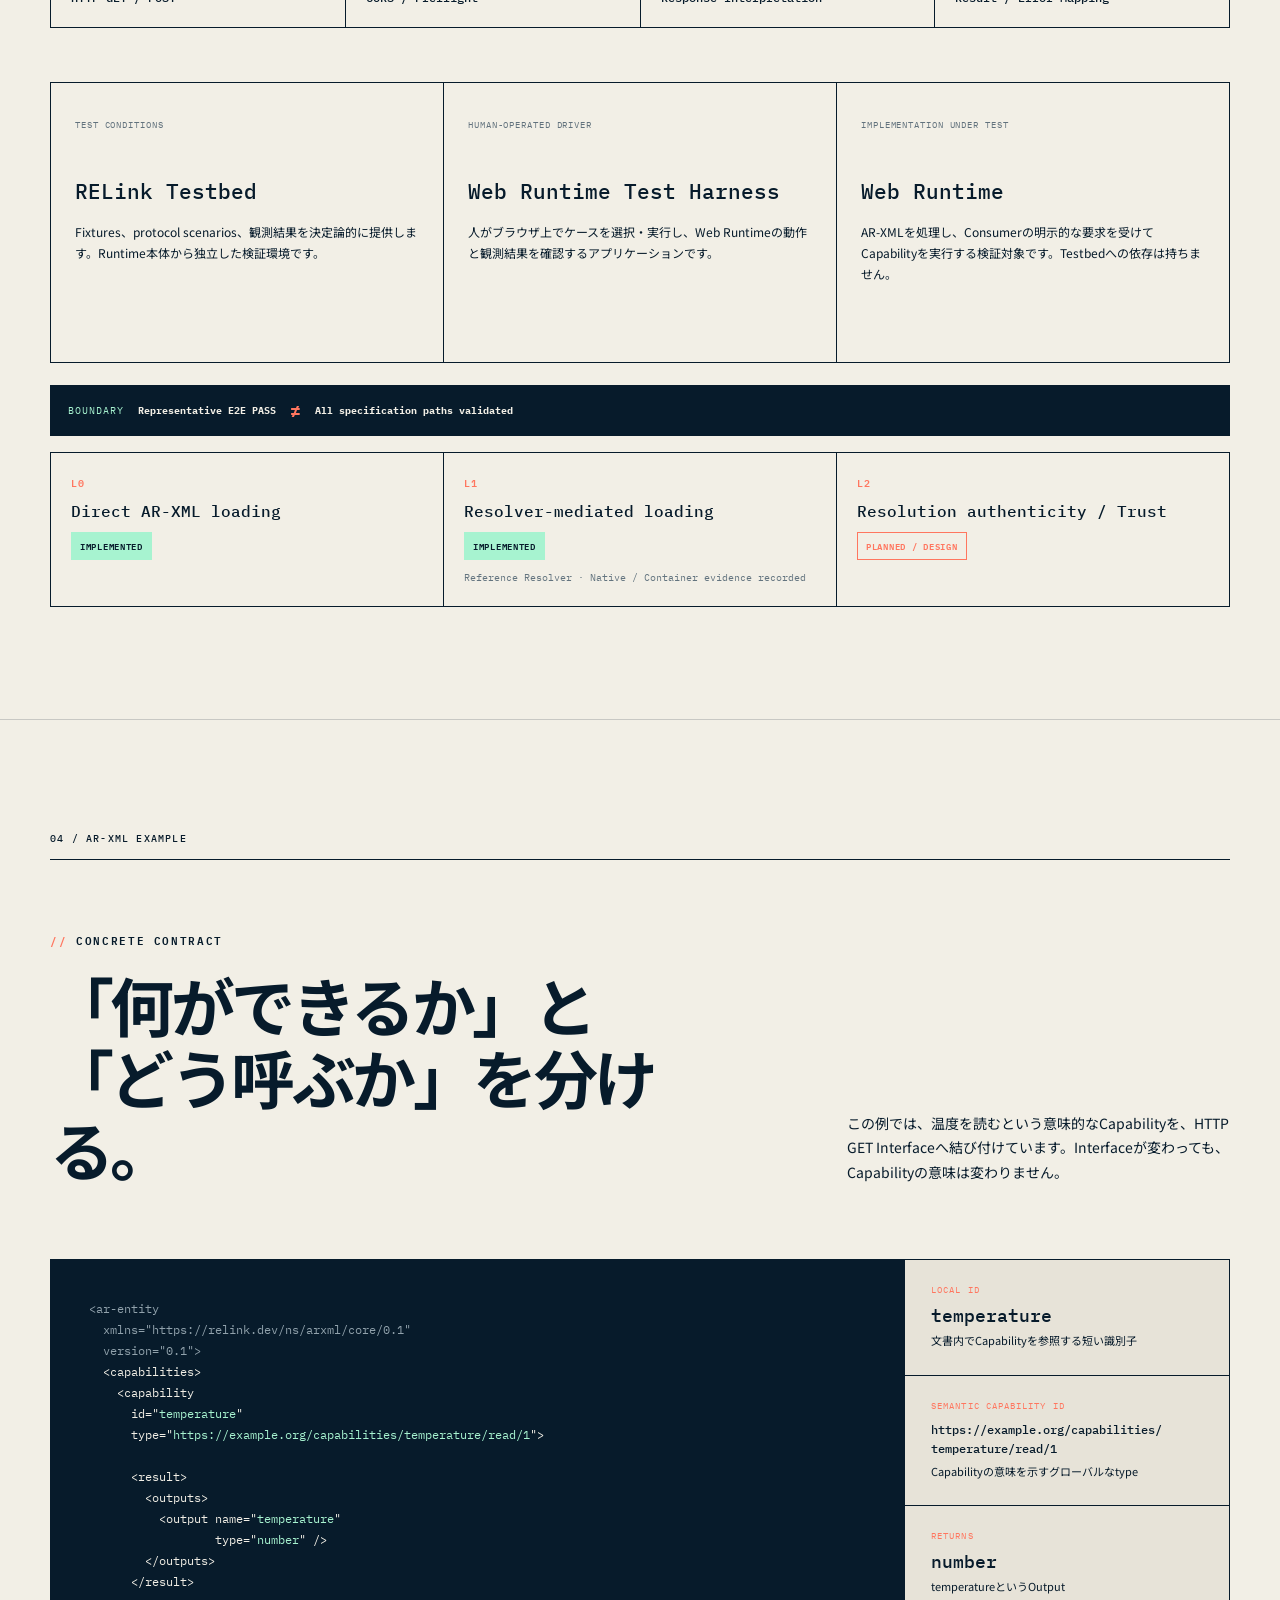
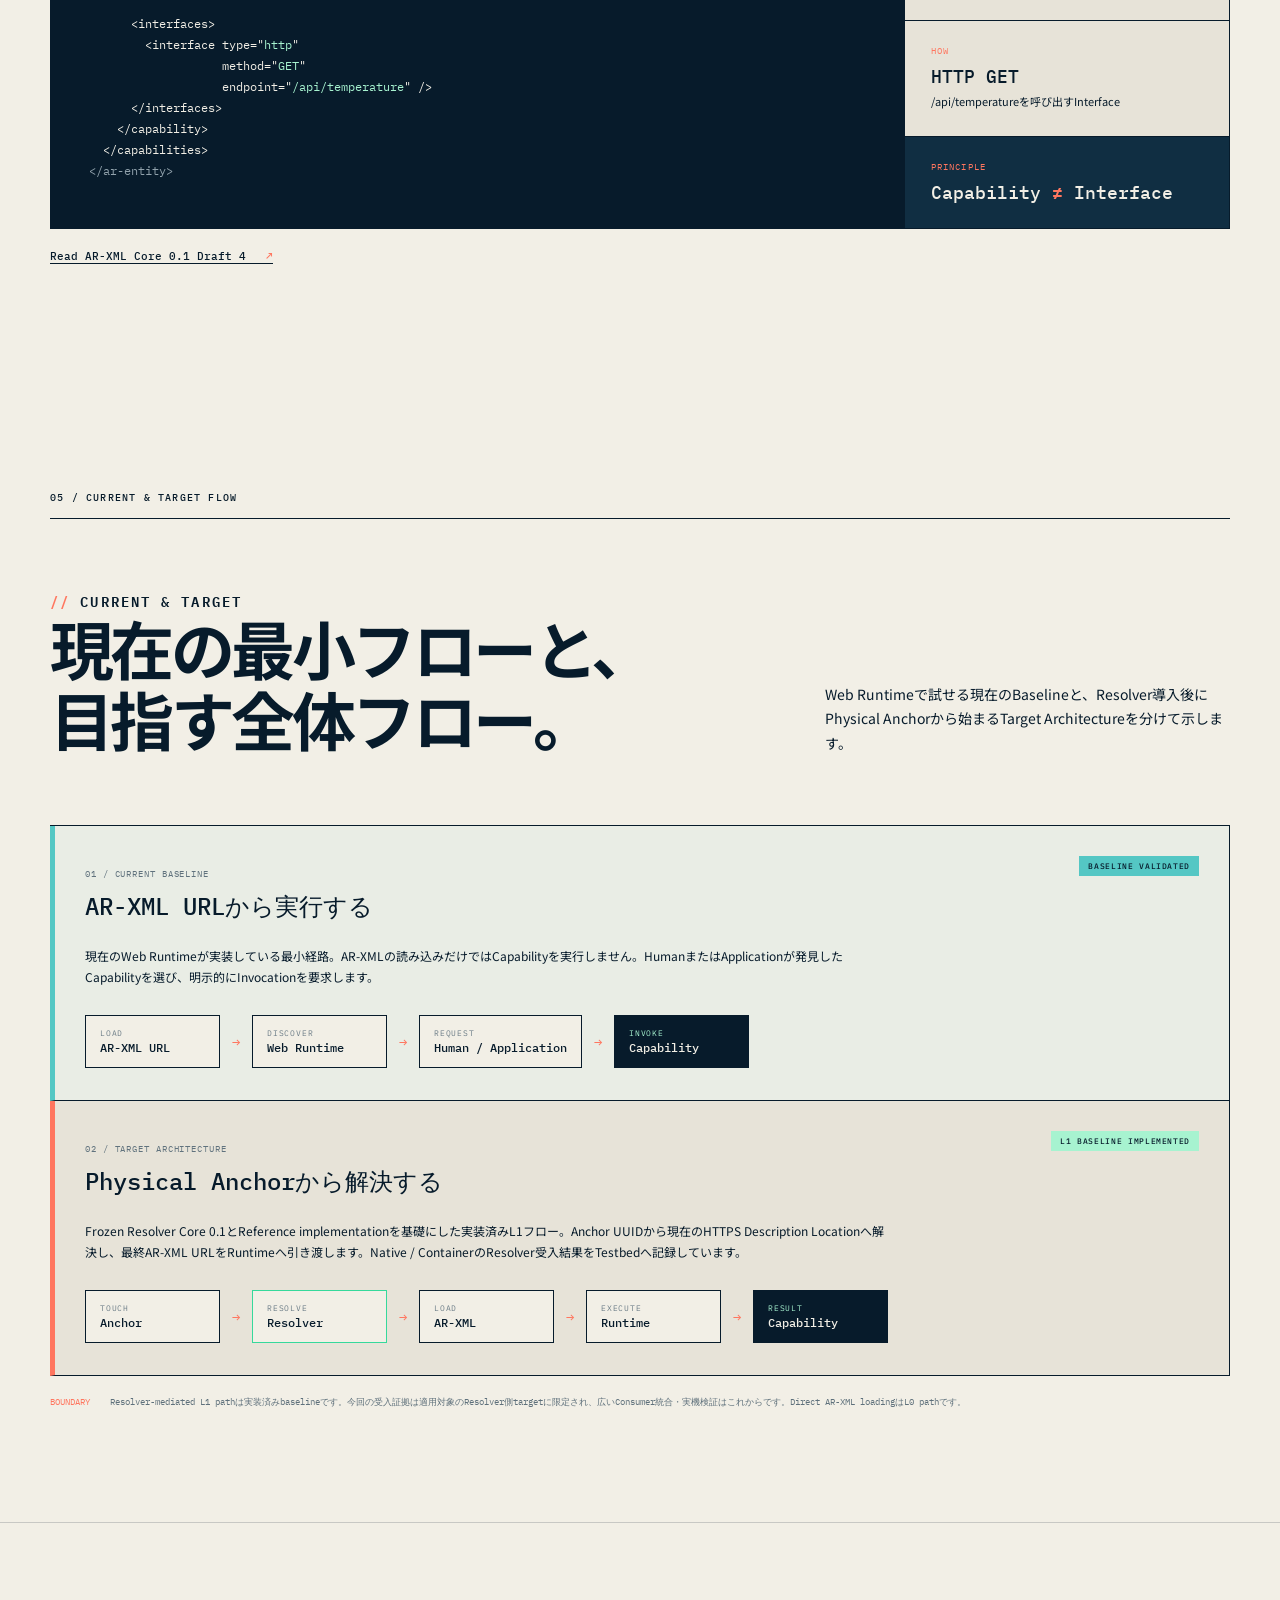
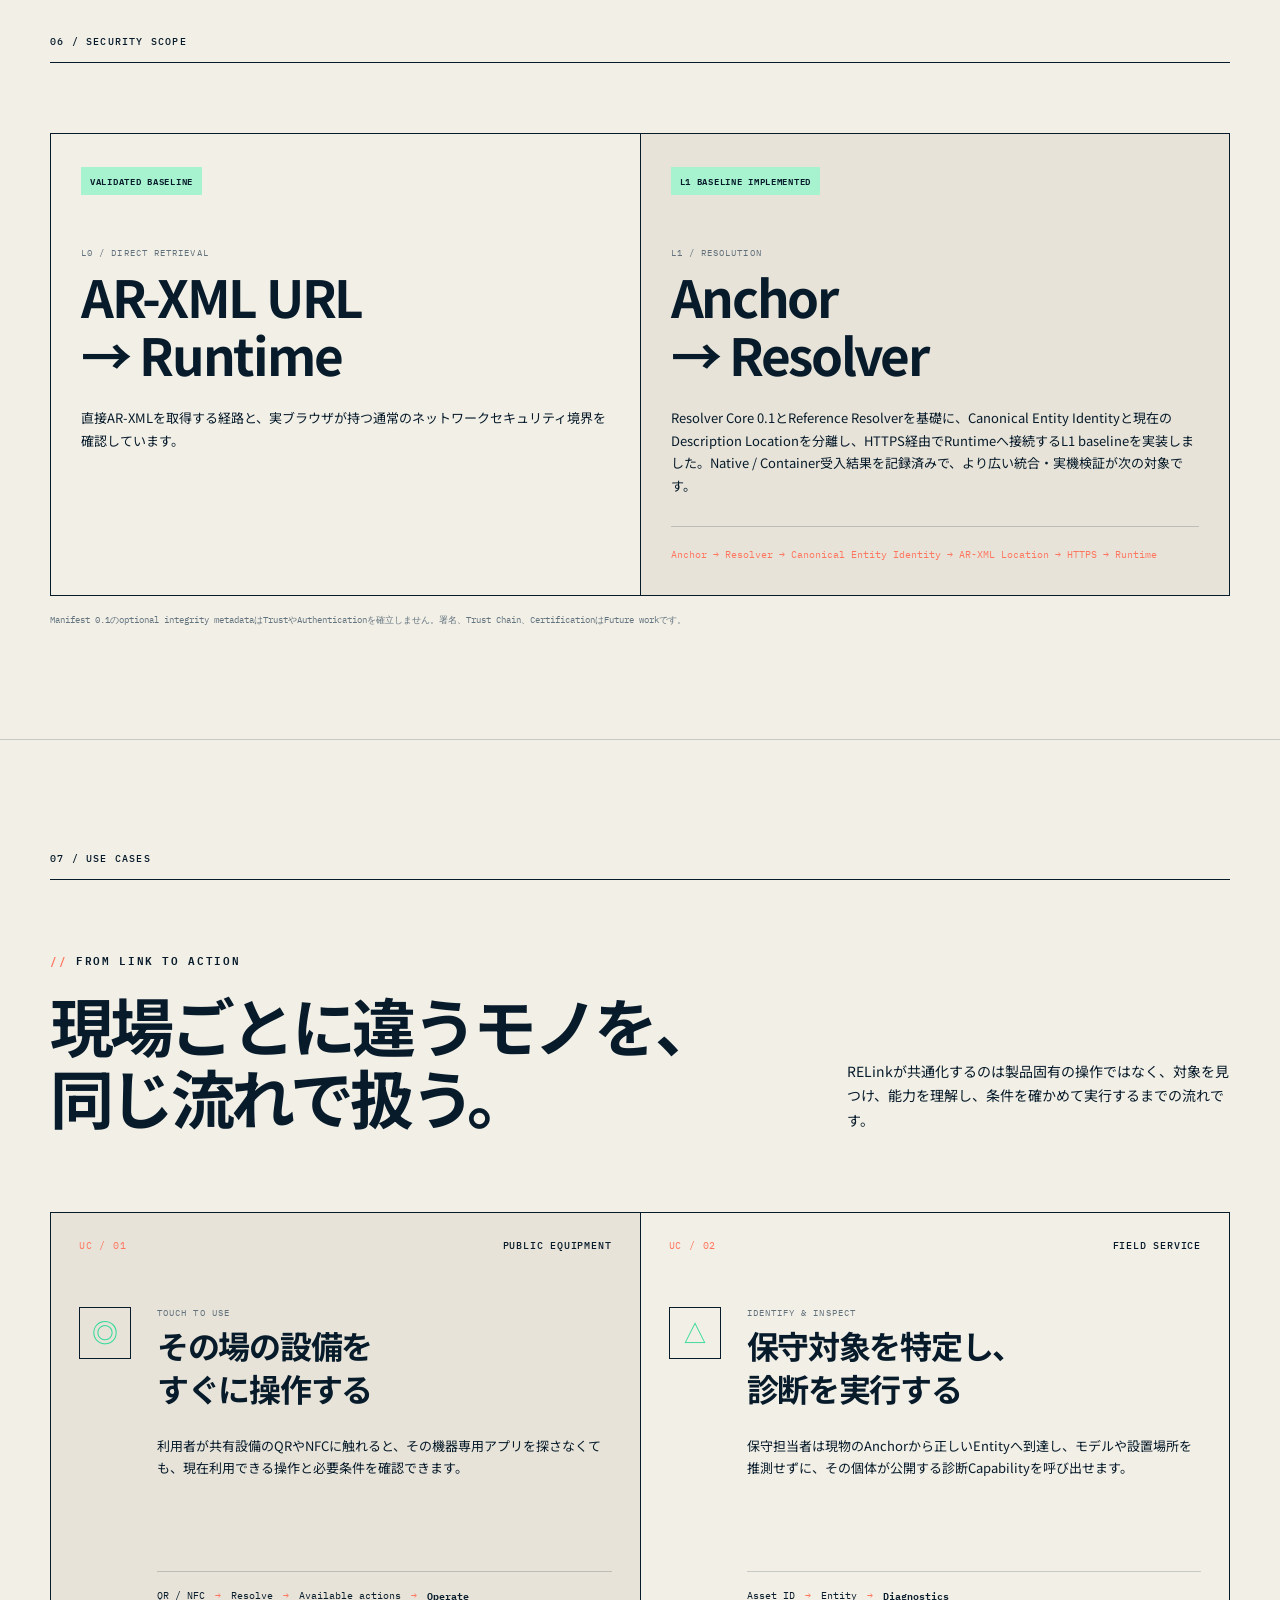
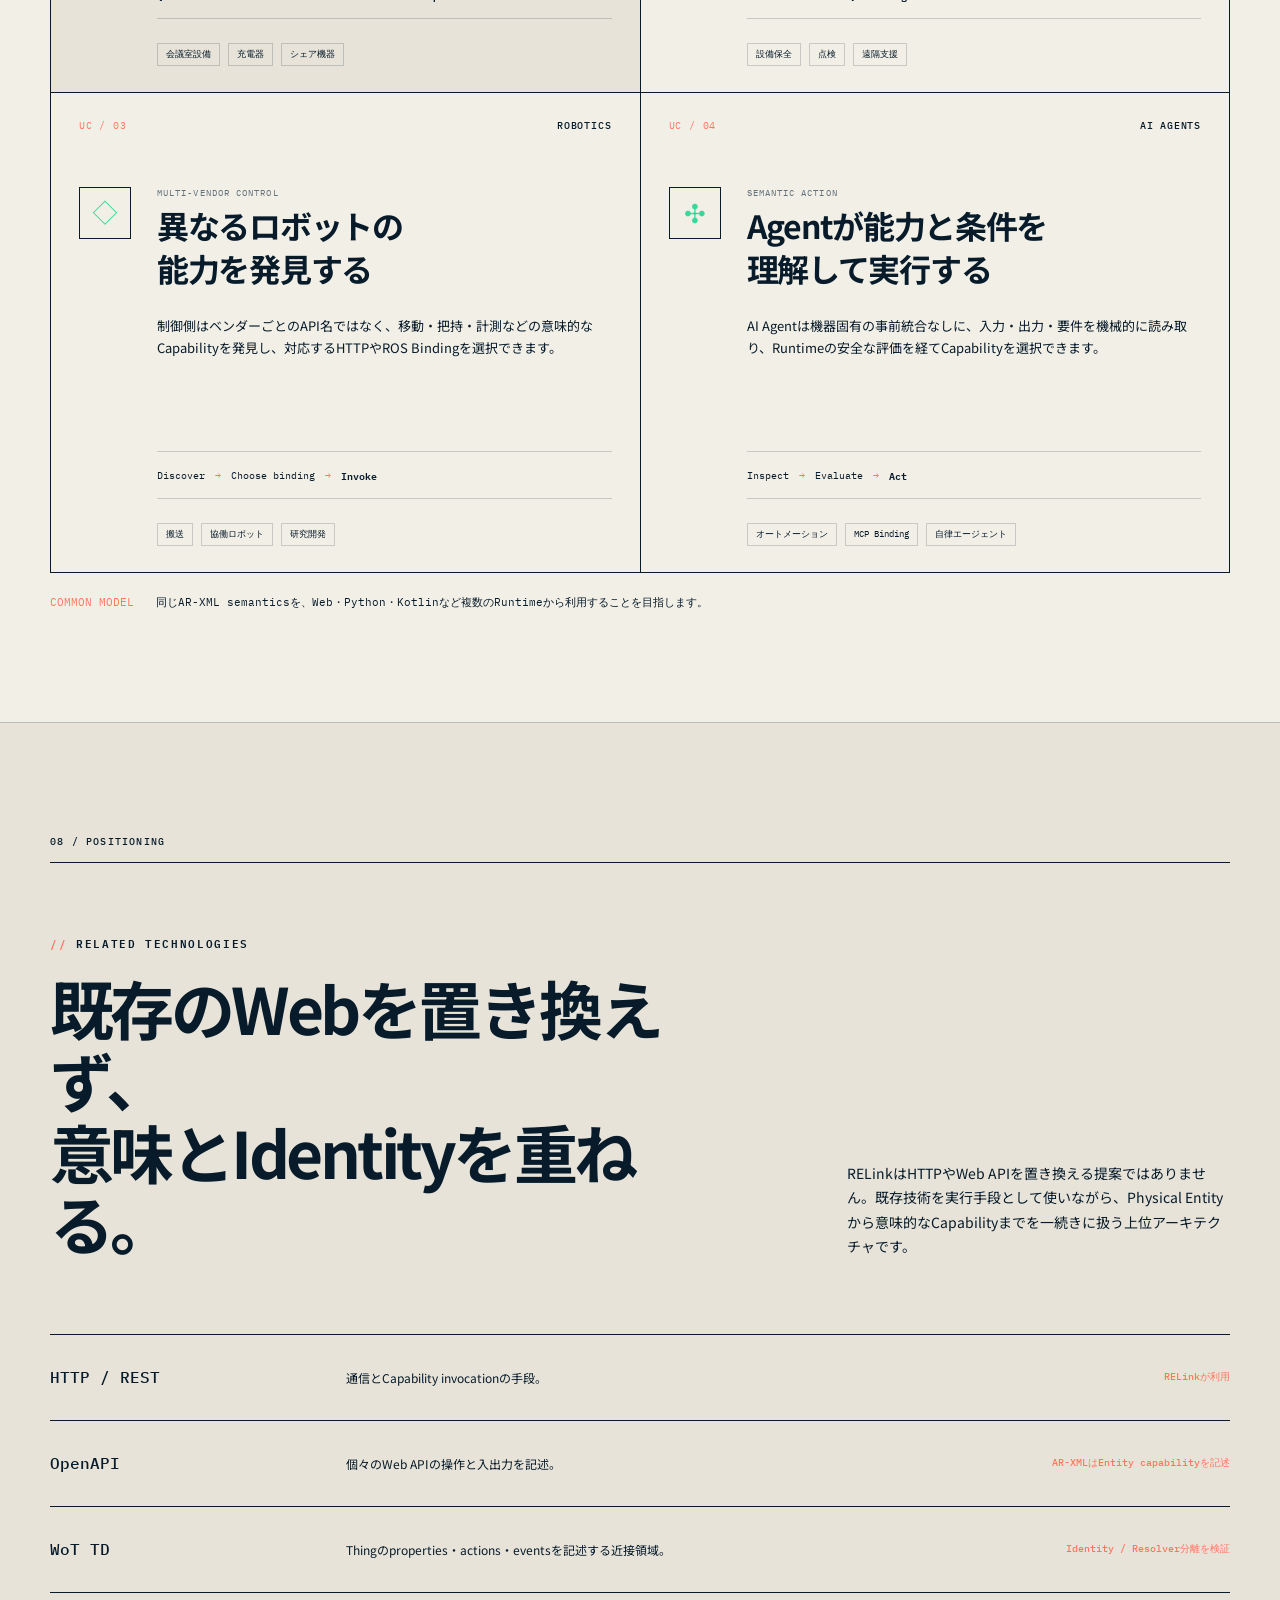
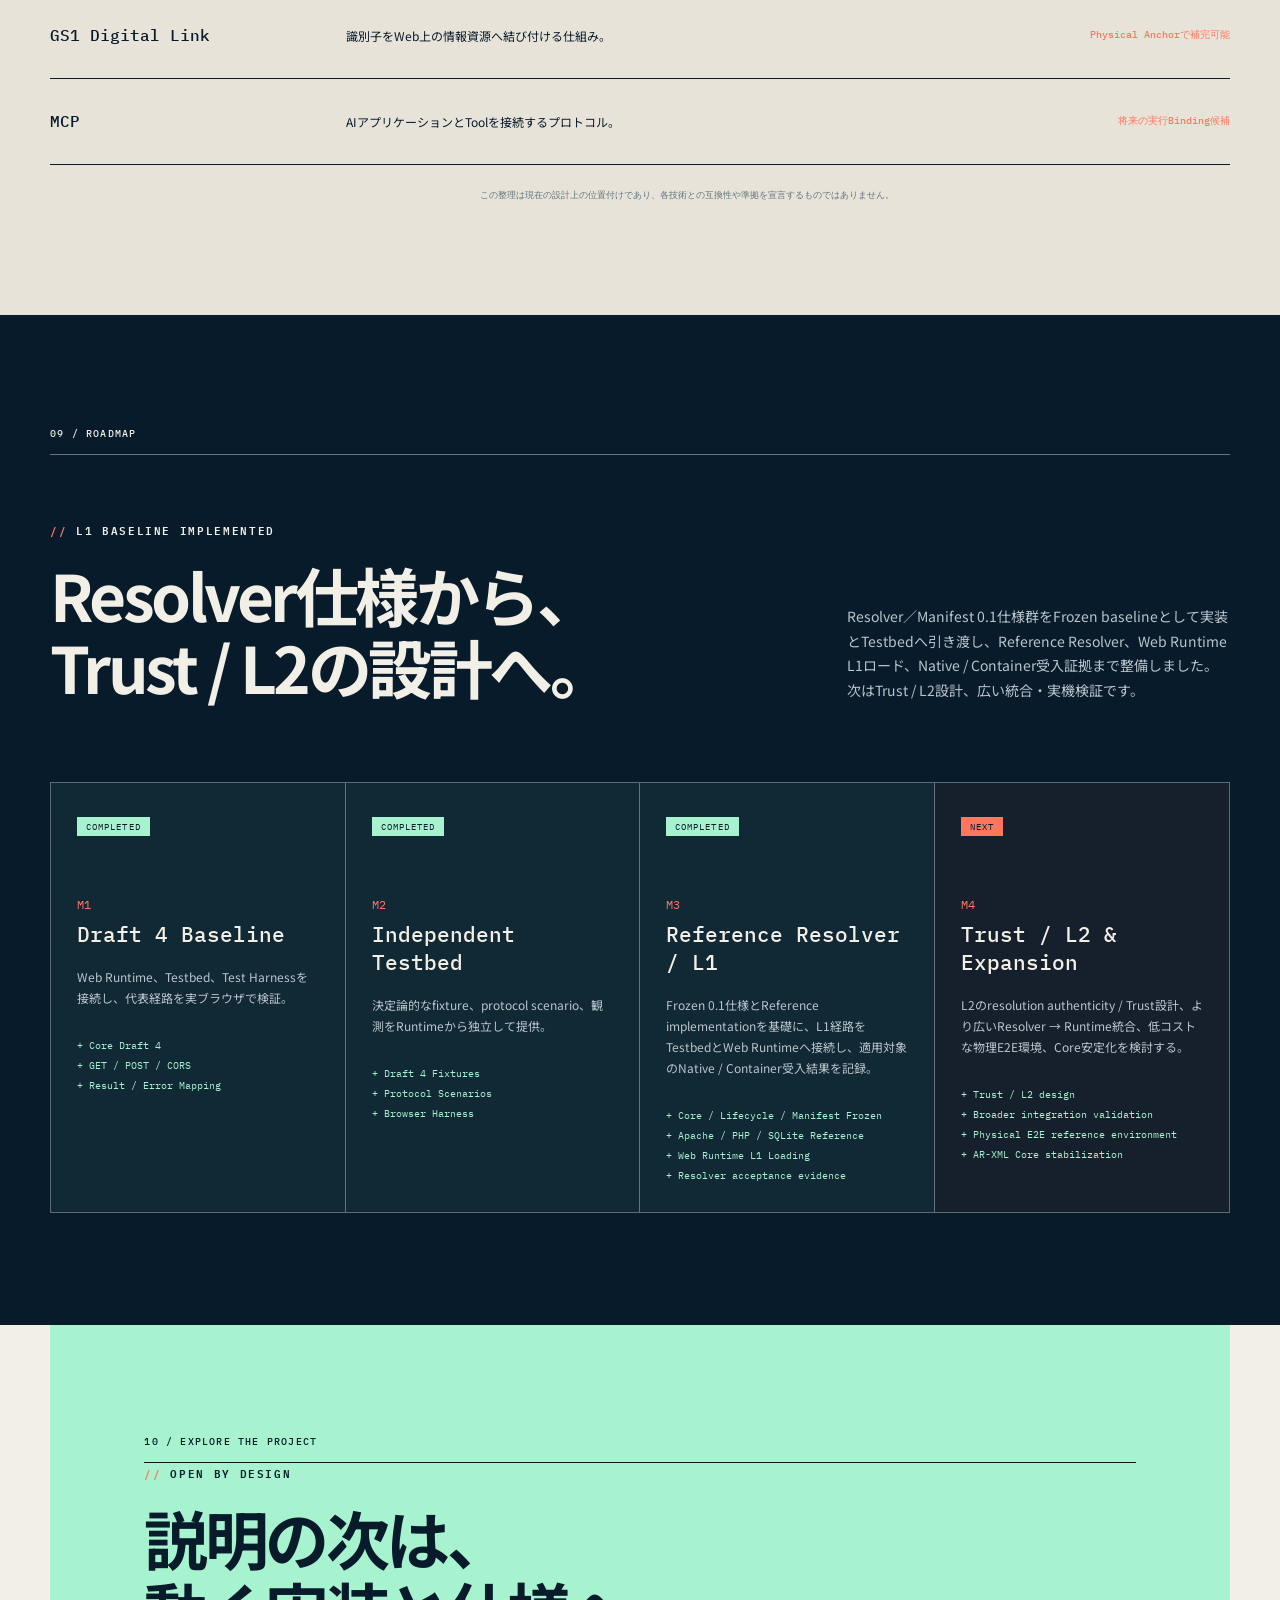
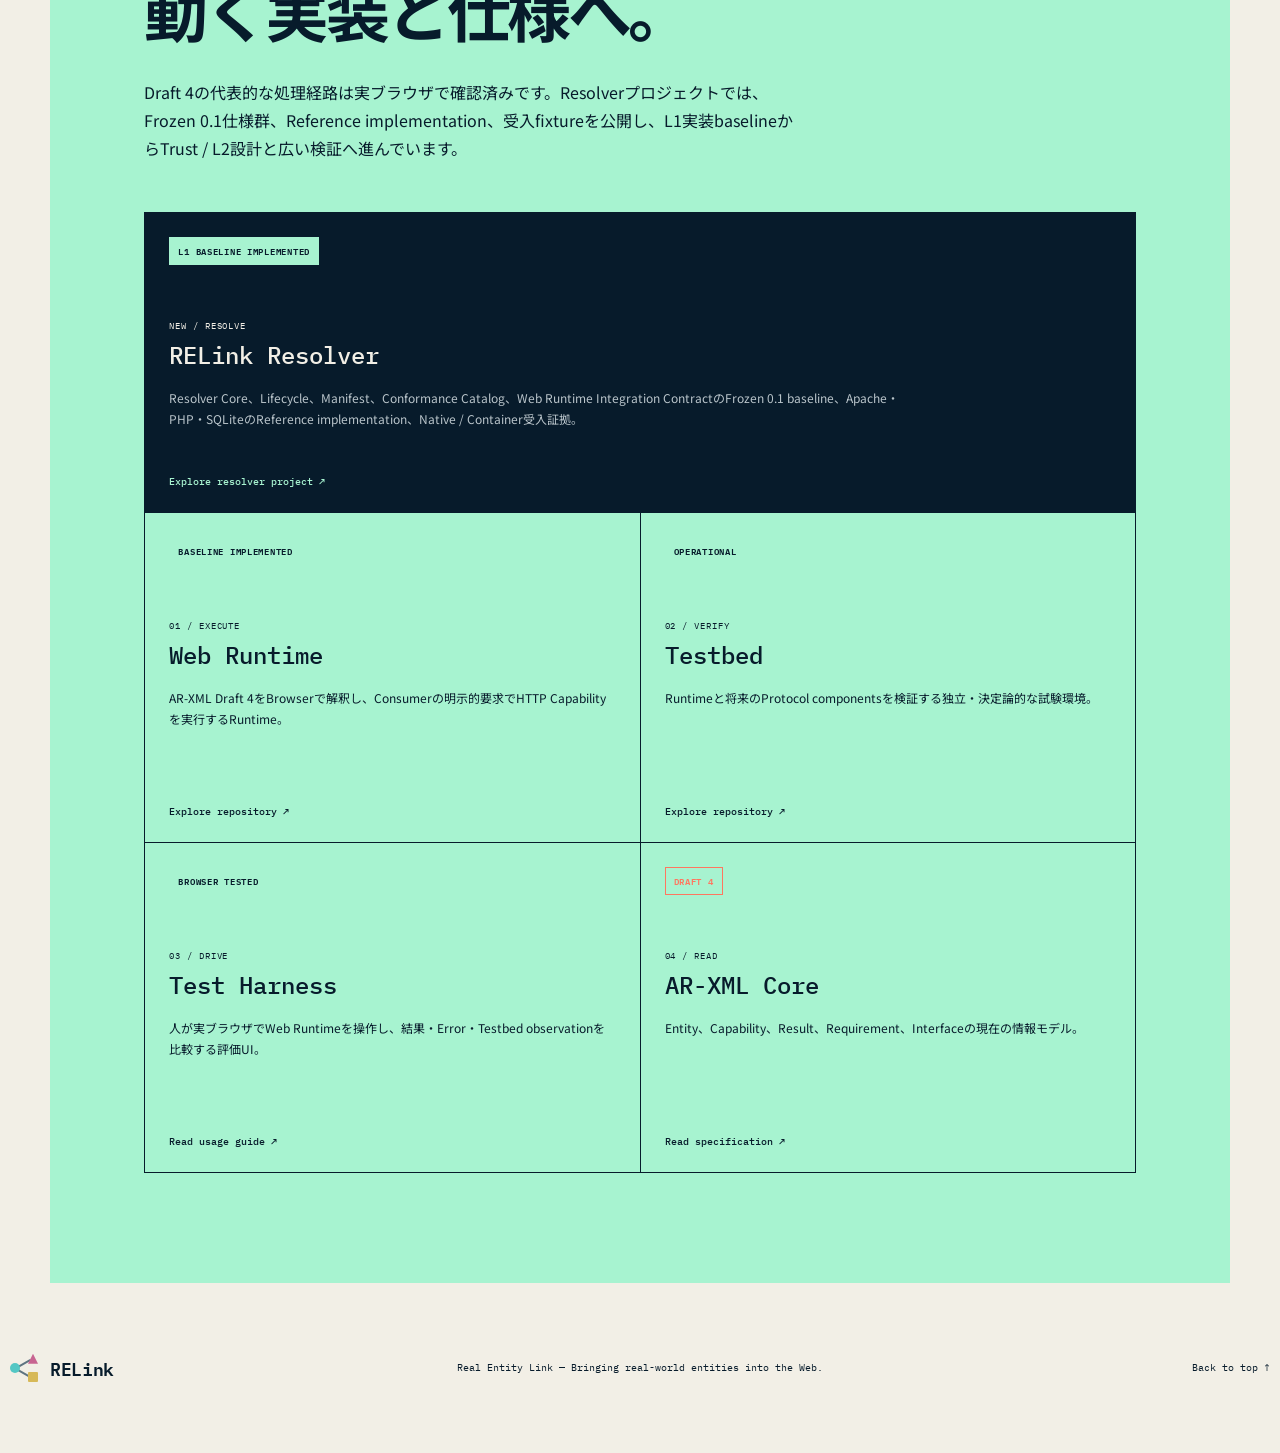
==== commit 81650deb: "Mark Resolver L1 journey as implemented" ====
--- a/index.html
+++ b/index.html
@@ -247,7 +247,7 @@
             <p>Frozen Resolver Core 0.1とReference implementationを基礎にした実装済みL1フロー。Anchor UUIDから現在のHTTPS Description Locationへ解決し、最終AR-XML URLをRuntimeへ引き渡します。Native / ContainerのResolver受入結果をTestbedへ記録しています。</p>
             <div class="journey-flow" aria-label="Resolver導入後のTarget Architecture">
               <span><small>TOUCH</small>Anchor</span><i>→</i>
-              <span class="planned-step"><small>RESOLVE</small>Resolver</span><i>→</i>
+              <span class="resolver-step"><small>RESOLVE</small>Resolver</span><i>→</i>
               <span><small>LOAD</small>AR-XML</span><i>→</i>
               <span><small>EXECUTE</small>Runtime</span><i>→</i>
               <strong><small>RESULT</small>Capability</strong>
--- a/styles.css
+++ b/styles.css
@@ -160,6 +160,12 @@
 .validation-boundary { margin: 22px 0 0; padding: 14px 18px; display: flex; flex-wrap: wrap; gap: 14px; align-items: center; color: var(--paper); background: var(--ink); font: 10px var(--mono); }
 .validation-boundary span { color: var(--mint); letter-spacing: .1em; }
 .validation-boundary b { color: var(--coral); font-size: 18px; }
+.l1-baseline { margin-top: 16px; display: grid; grid-template-columns: repeat(3, 1fr); border-top: 1px solid var(--ink); border-left: 1px solid var(--ink); }
+.l1-baseline article { min-height: 150px; padding: 20px; display: flex; flex-direction: column; align-items: flex-start; gap: 10px; border-right: 1px solid var(--ink); border-bottom: 1px solid var(--ink); }
+.l1-baseline small { color: var(--coral); font: 600 10px var(--mono); letter-spacing: .12em; }
+.l1-baseline strong { font: 500 16px/1.35 var(--mono); }
+.l1-baseline p { margin: auto 0 0; color: #63747f; font: 10px/1.6 var(--mono); }
+.l1-baseline .phase-badge { justify-self: auto; }
 
 .security-grid { margin-top: 70px; display: grid; grid-template-columns: 1fr 1fr; border-top: 1px solid var(--ink); border-left: 1px solid var(--ink); }
 .security-grid article { min-height: 390px; padding: 30px; border-right: 1px solid var(--ink); border-bottom: 1px solid var(--ink); }
@@ -182,7 +188,7 @@
 .journey-mode-head h3 { margin: 6px 0 0; font: 500 24px var(--mono); }
 .journey-mode-head mark { padding: 4px 8px; color: var(--ink); border: 1px solid; background: transparent; white-space: nowrap; font: 500 8px var(--mono); letter-spacing: .08em; }
 .current .journey-mode-head mark { border-color: #54c7c4; background: #54c7c4; }
-.target .journey-mode-head mark { color: var(--coral); border-color: var(--coral); }
+.target .journey-mode-head mark { color: var(--ink); border-color: var(--mint); background: var(--mint); }
 .journey-mode > p { max-width: 800px; margin: 22px 0 28px; font-size: 12px; }
 .journey-flow { display: flex; flex-wrap: wrap; align-items: center; gap: 12px; }
 .journey-flow span, .journey-flow strong { min-width: 135px; padding: 12px 14px; border: 1px solid var(--ink); background: var(--paper); font: 500 12px var(--mono); }
@@ -190,7 +196,7 @@
 .journey-flow small { display: block; margin-bottom: 2px; color: #6c7d87; font: 8px var(--mono); letter-spacing: .1em; }
 .journey-flow strong small { color: var(--mint); }
 .journey-flow i { color: var(--coral); font: 14px var(--mono); font-style: normal; }
-.journey-flow .planned-step { border-color: var(--coral); border-style: dashed; }
+.journey-flow .resolver-step { border-color: var(--mint-strong); border-style: solid; }
 .journey-note { display: flex; gap: 20px; margin: 18px 0 0; color: #5e707b; font: 9px/1.8 var(--mono); }
 .journey-note span { flex: 0 0 auto; color: var(--coral); }
 
@@ -303,7 +309,7 @@
   .guide-entry-body { grid-template-columns: 1fr; gap: 38px; }
   .hero-grid { padding-top: 55px; }
   .system-map { height: 500px; }
-  .principle-grid, .milestones, .use-case-list, .validation-roles, .security-grid, .role-separation { grid-template-columns: 1fr; }
+  .principle-grid, .milestones, .use-case-list, .validation-roles, .security-grid, .role-separation, .l1-baseline { grid-template-columns: 1fr; }
   .validation-flow { grid-template-columns: repeat(2, 1fr); }
   .principle-grid article, .milestone { min-height: auto; border-right: 0; border-bottom: 1px solid; }
   .principle-grid h3 { margin-top: 24px; }
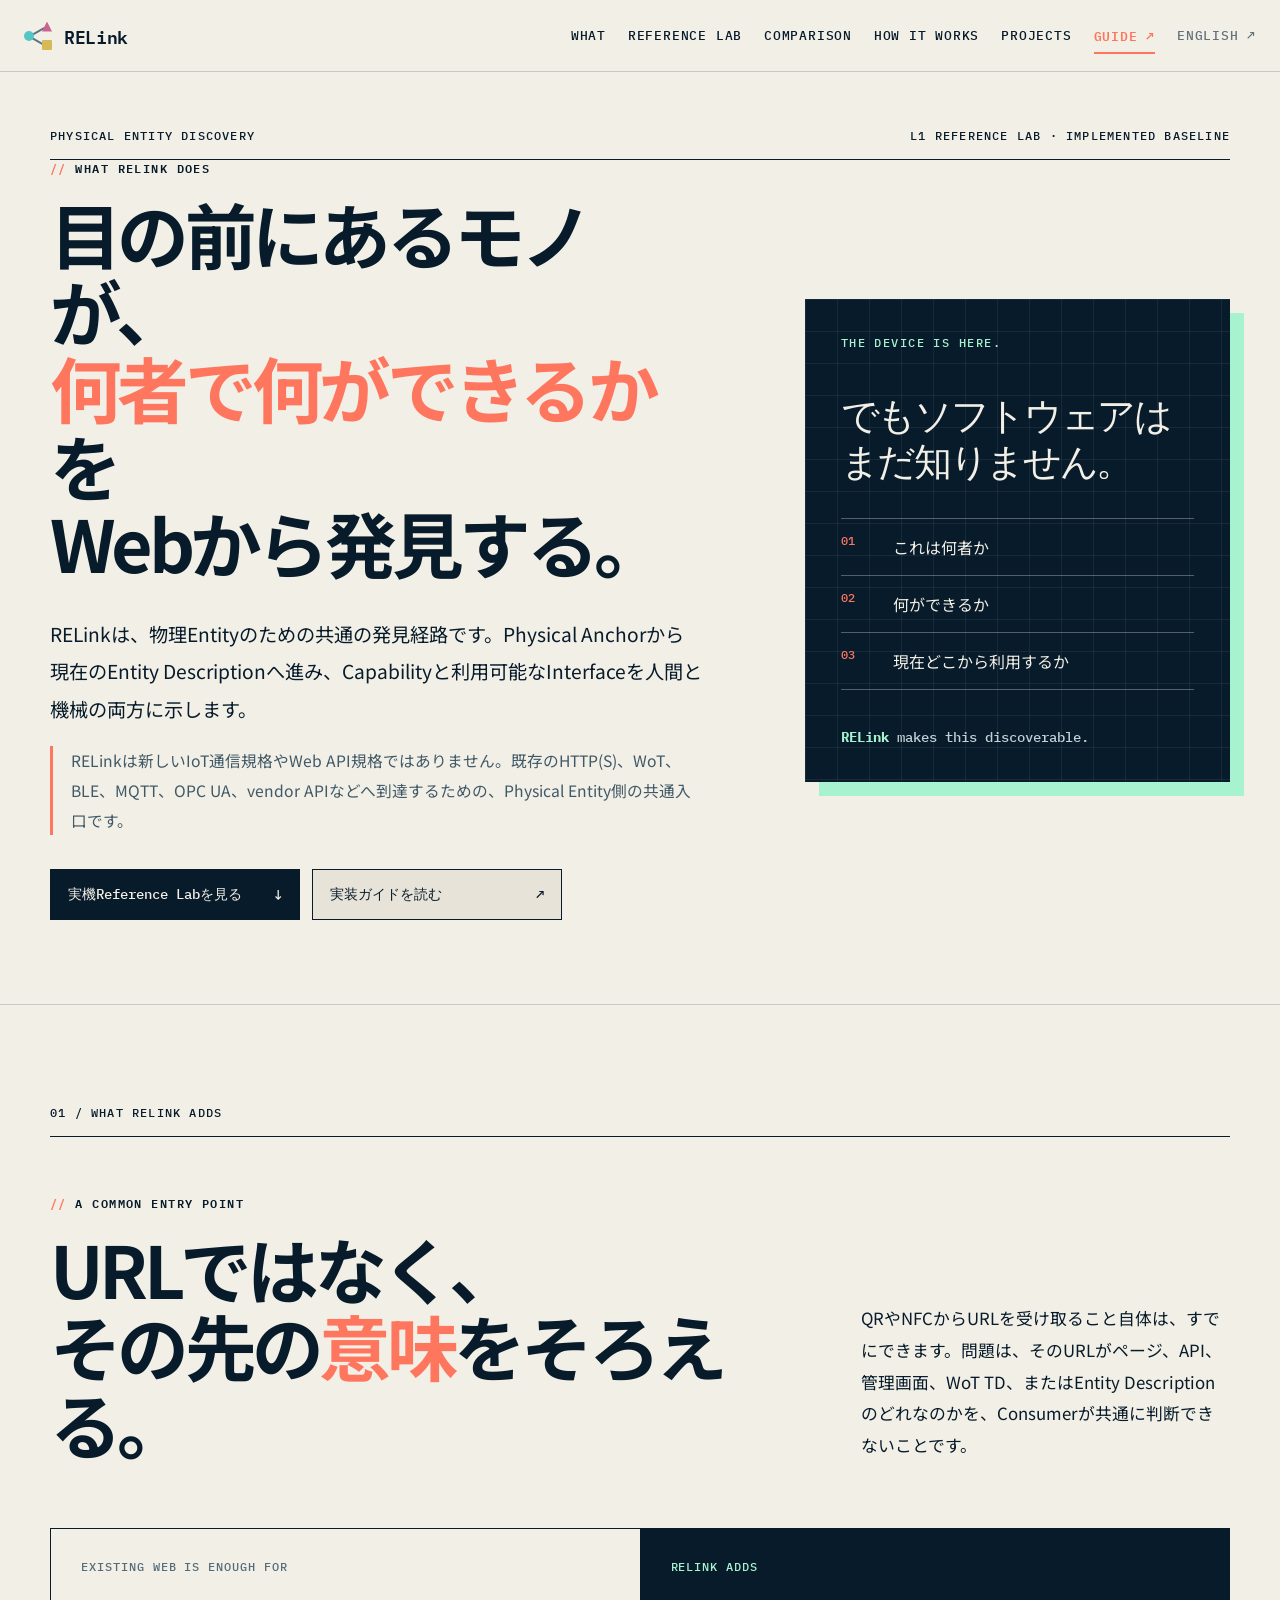
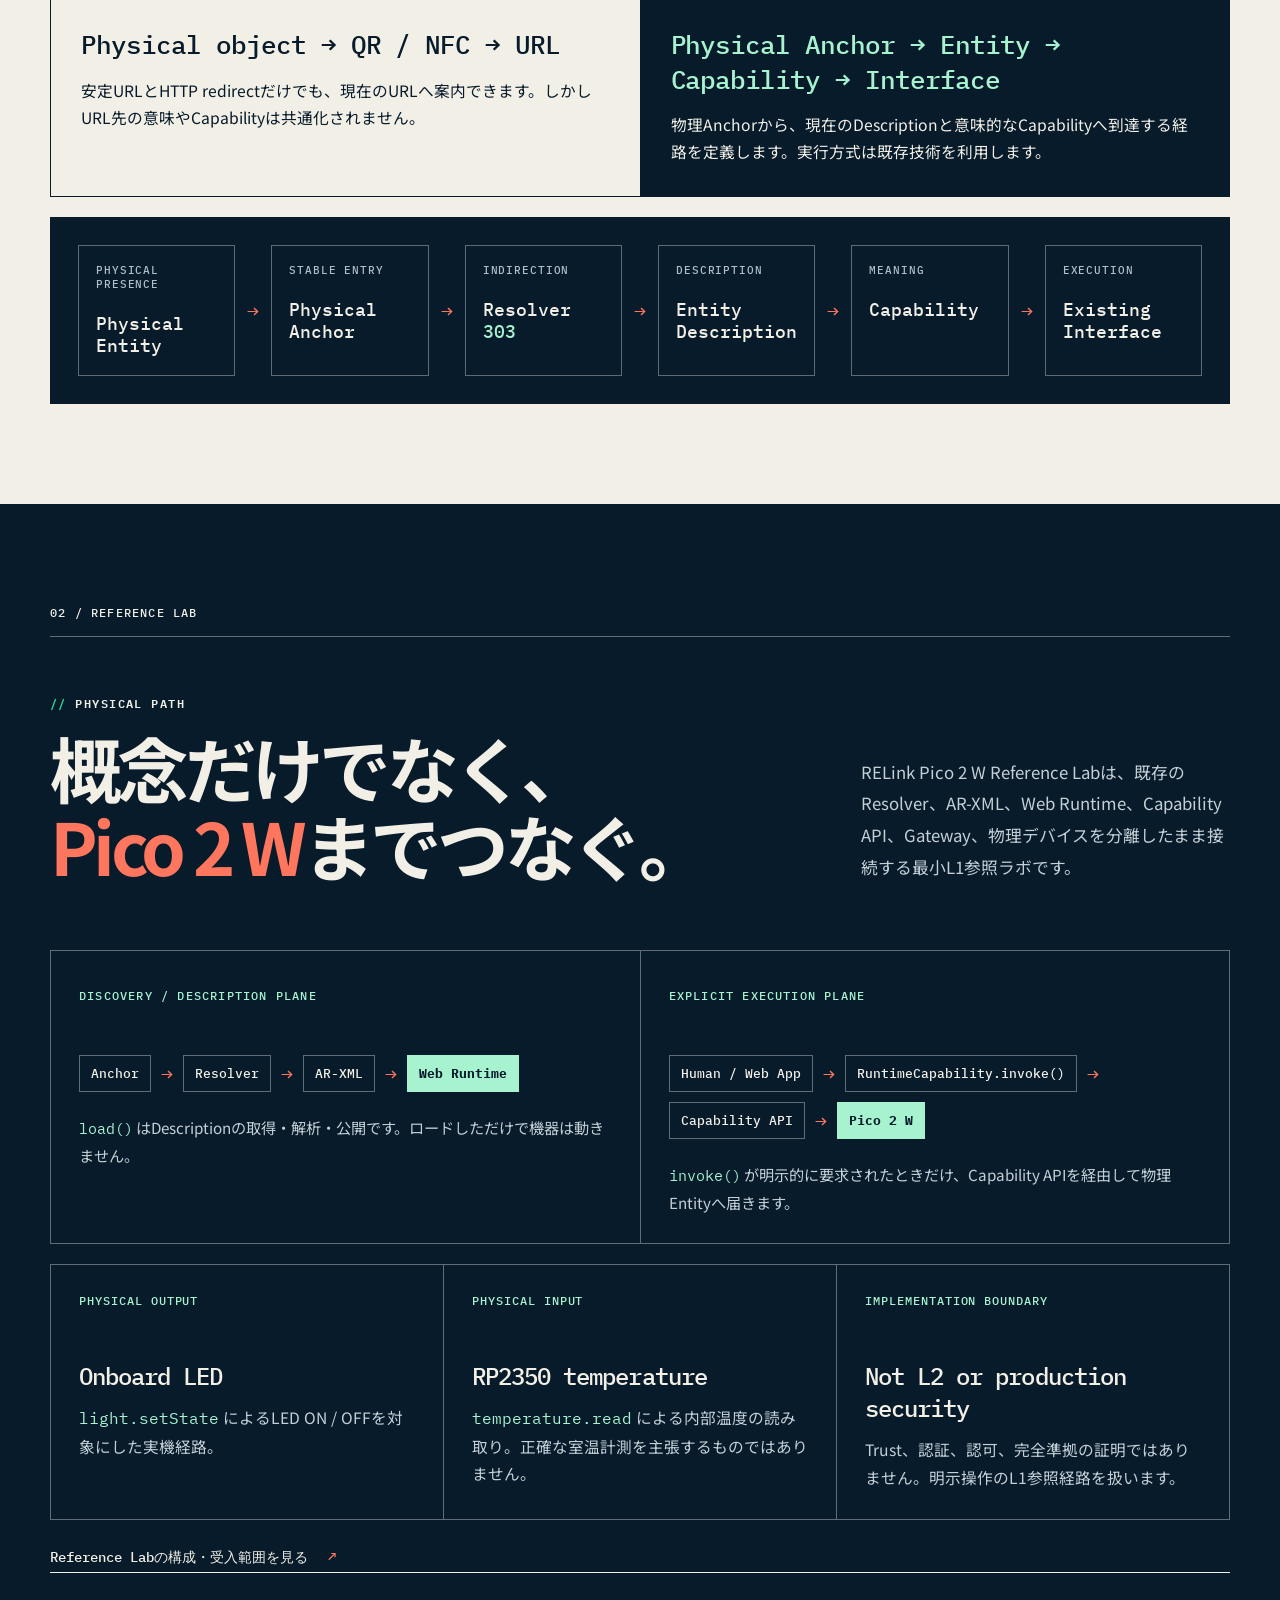
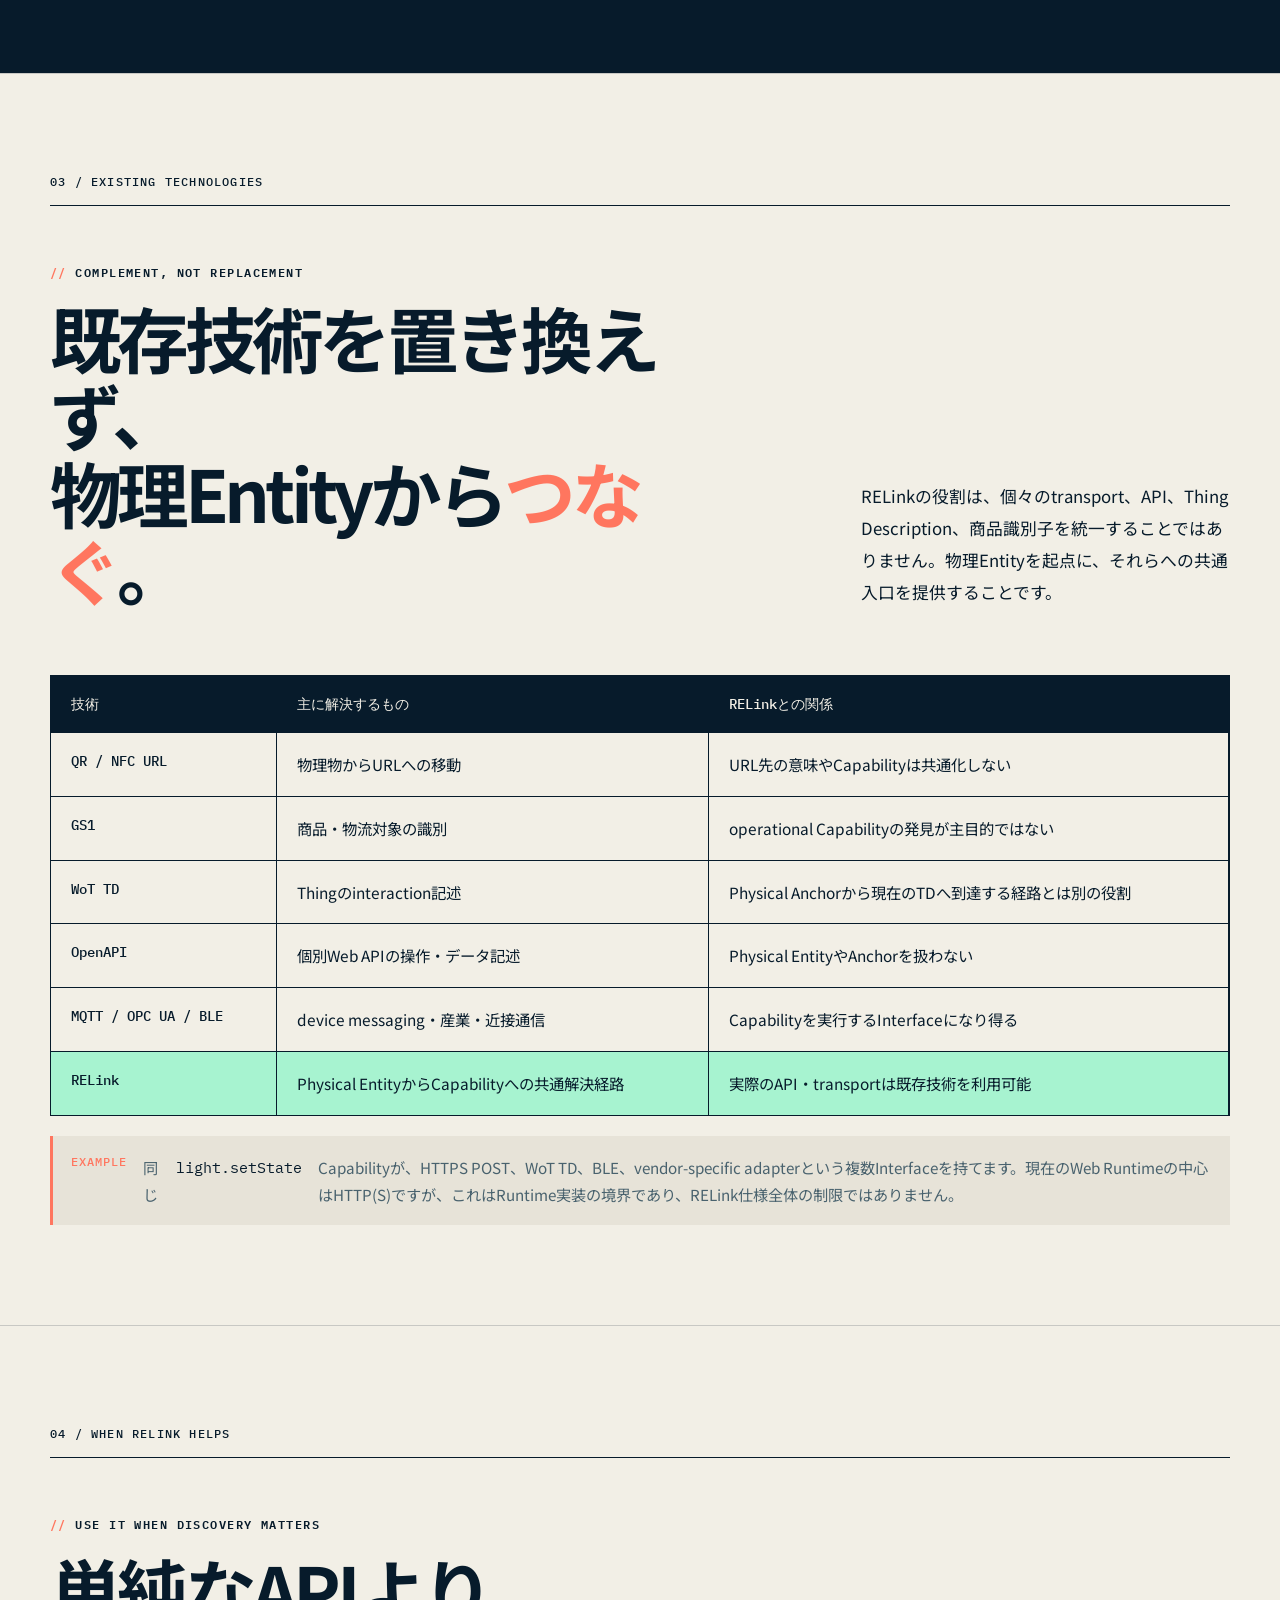
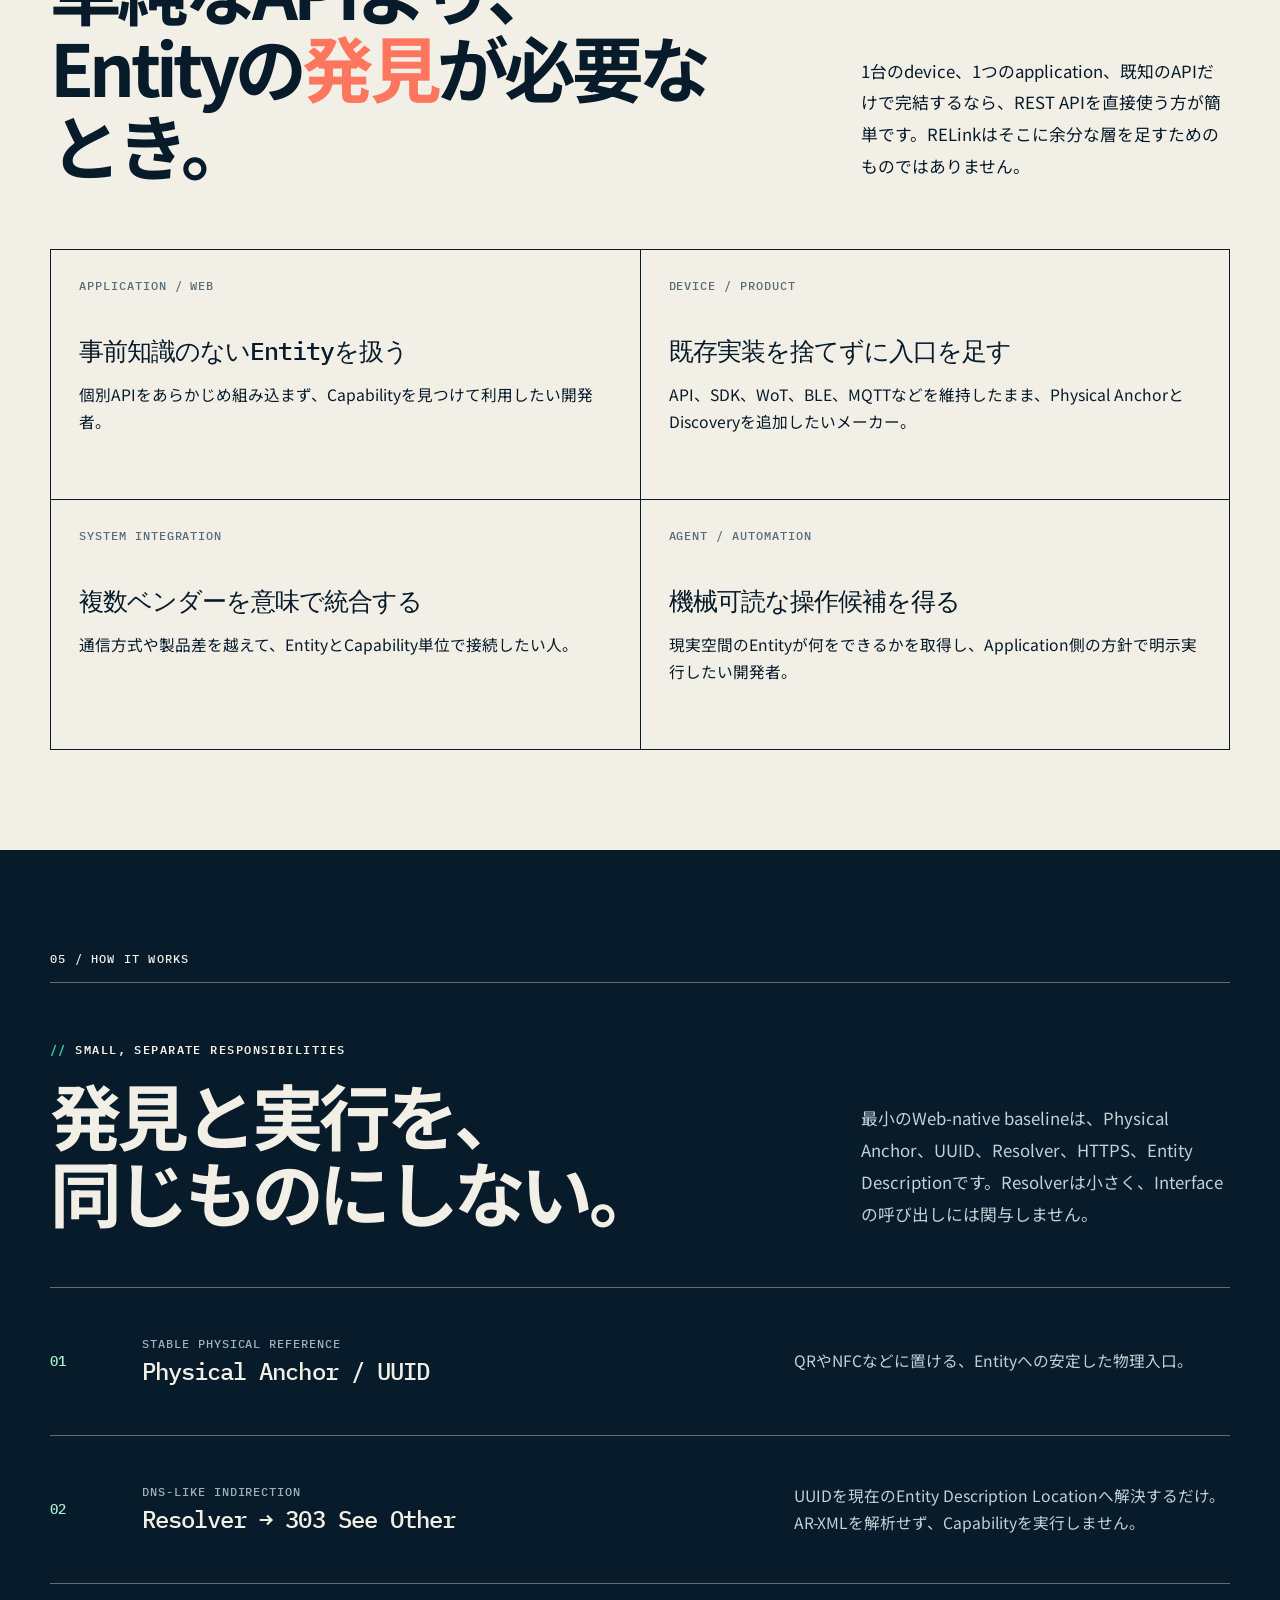
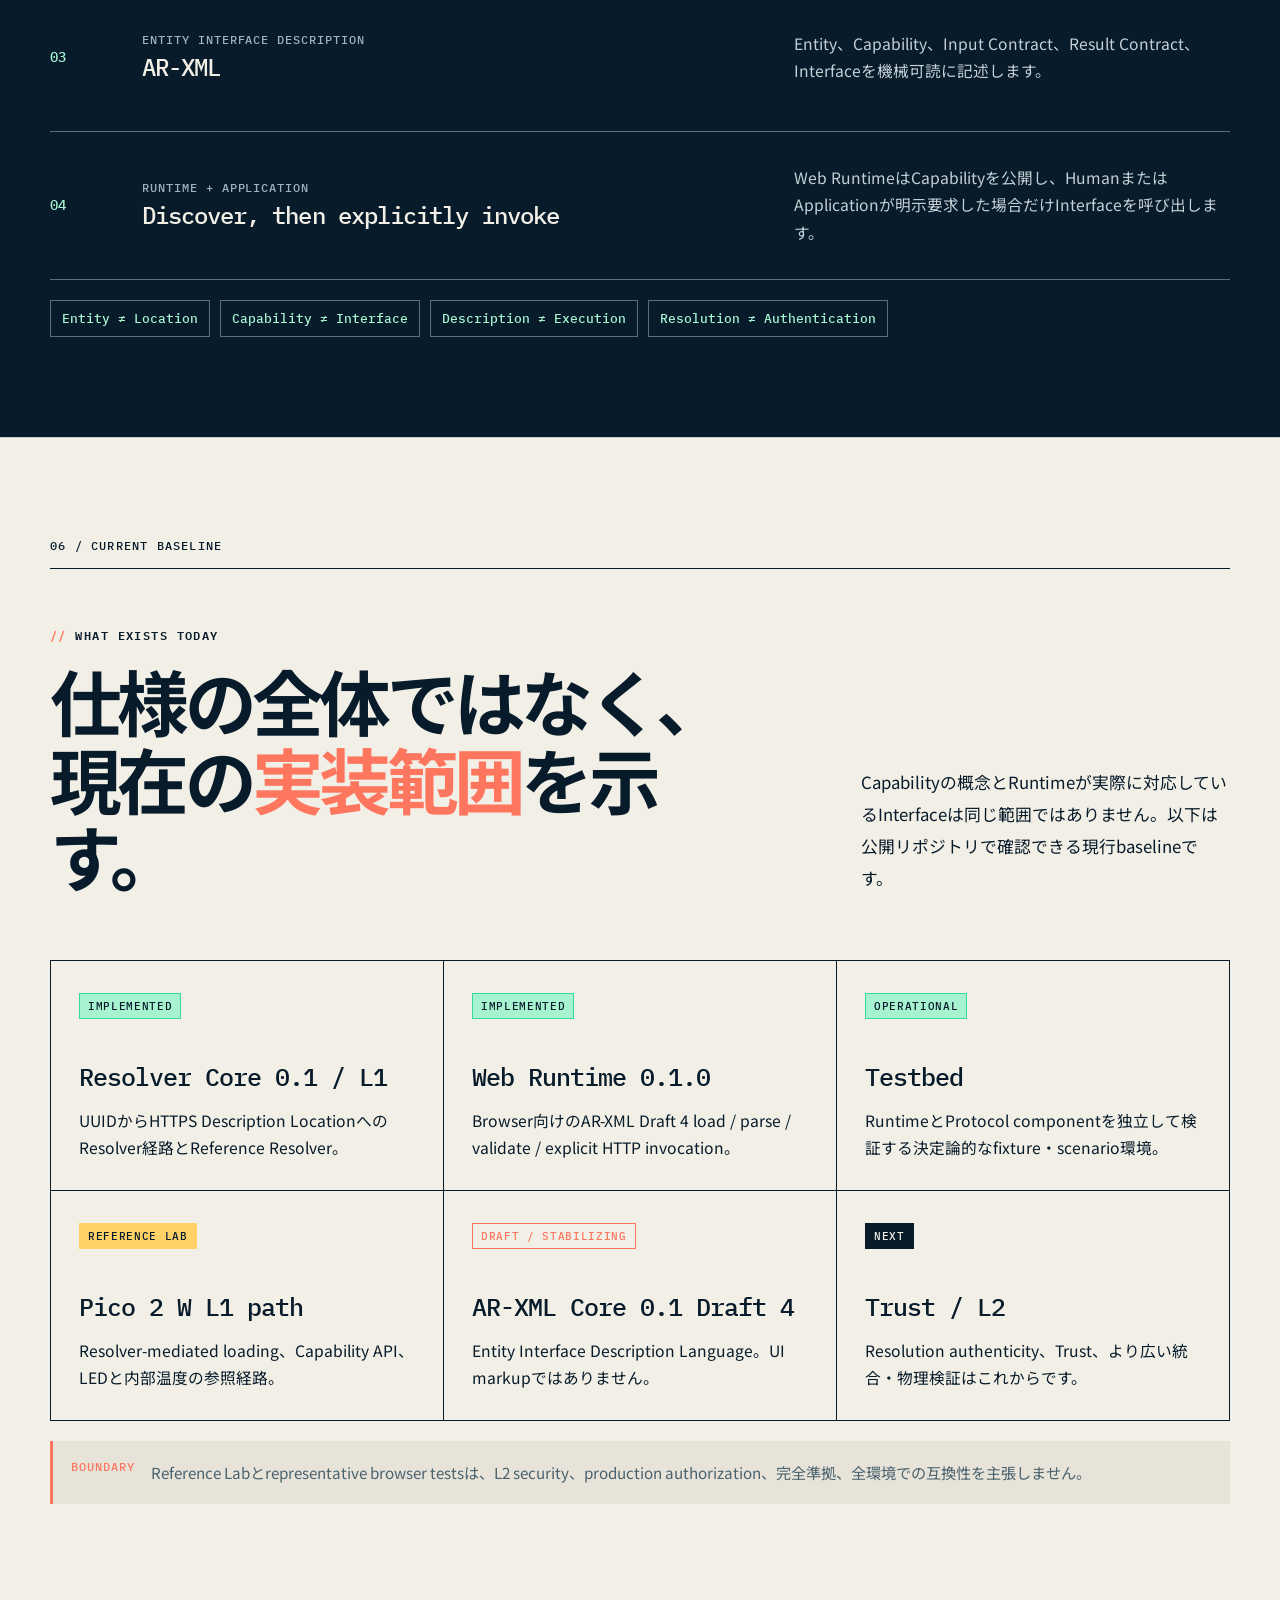
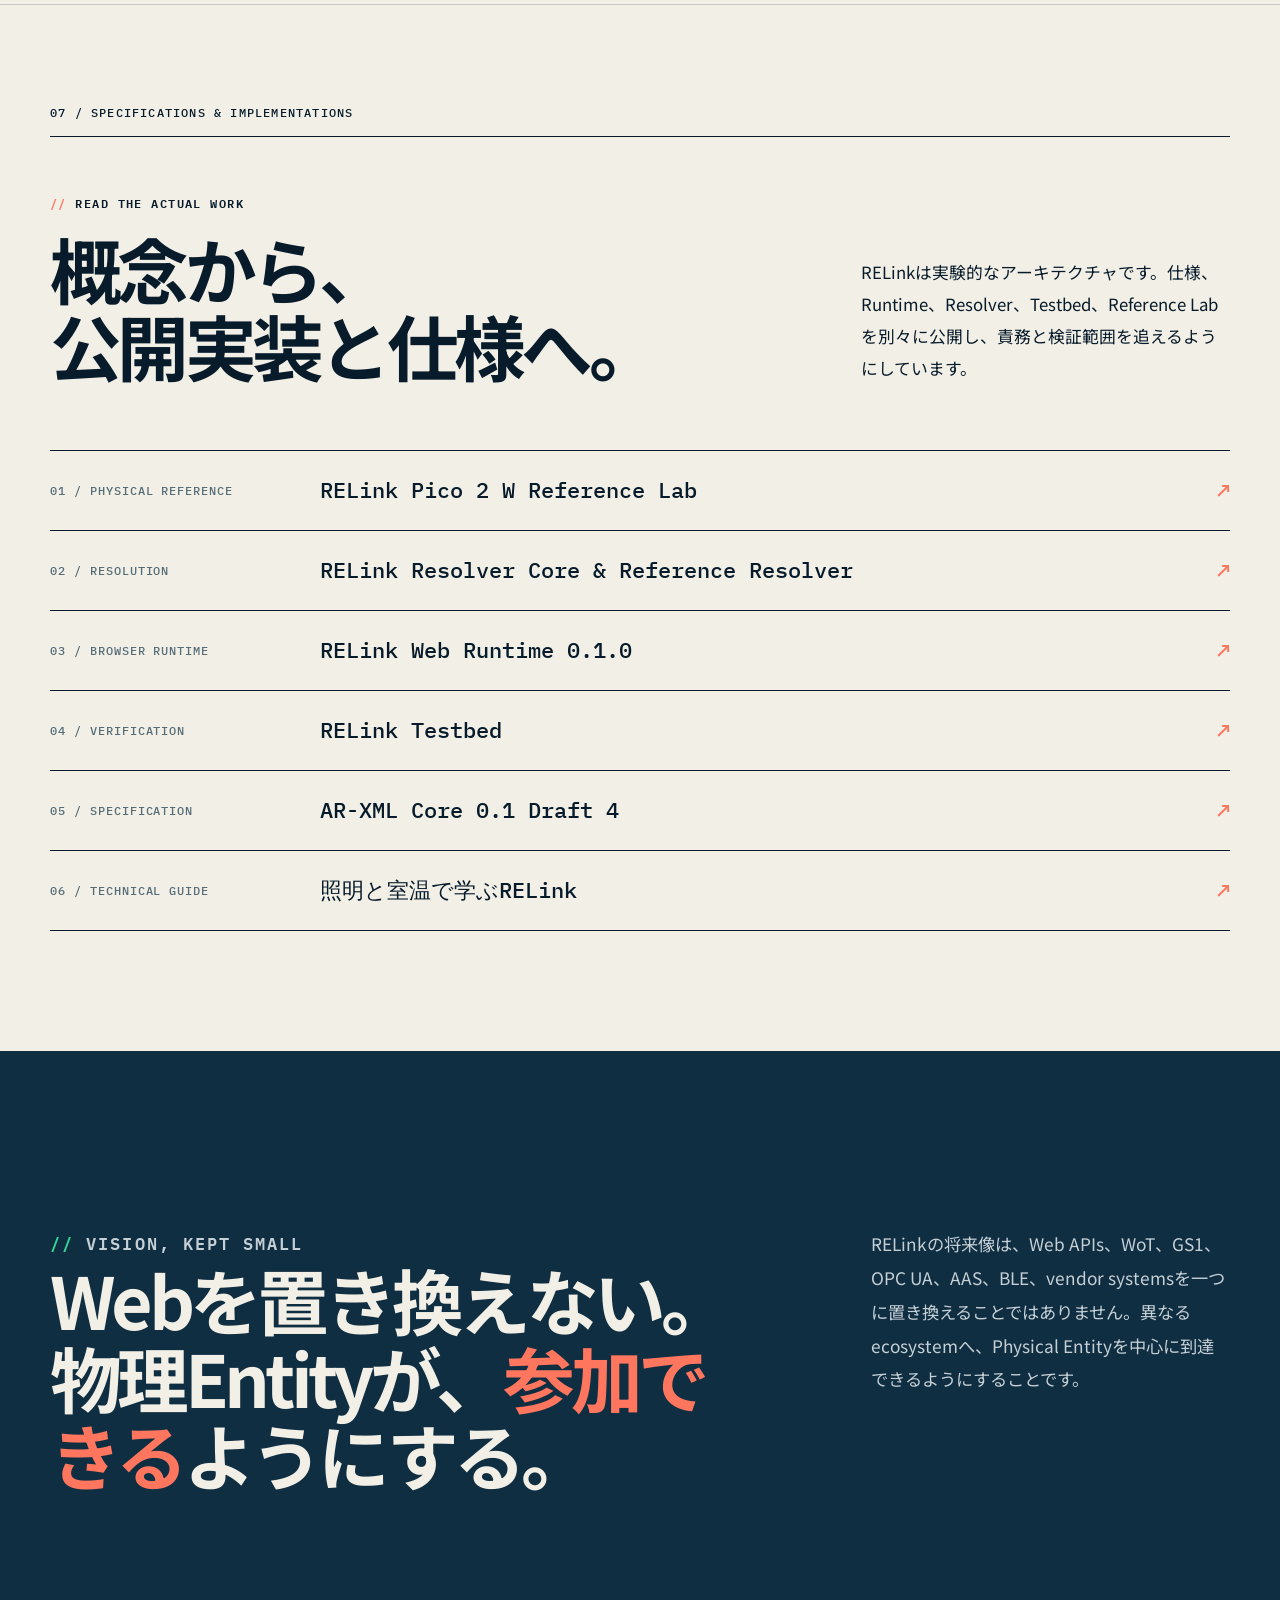
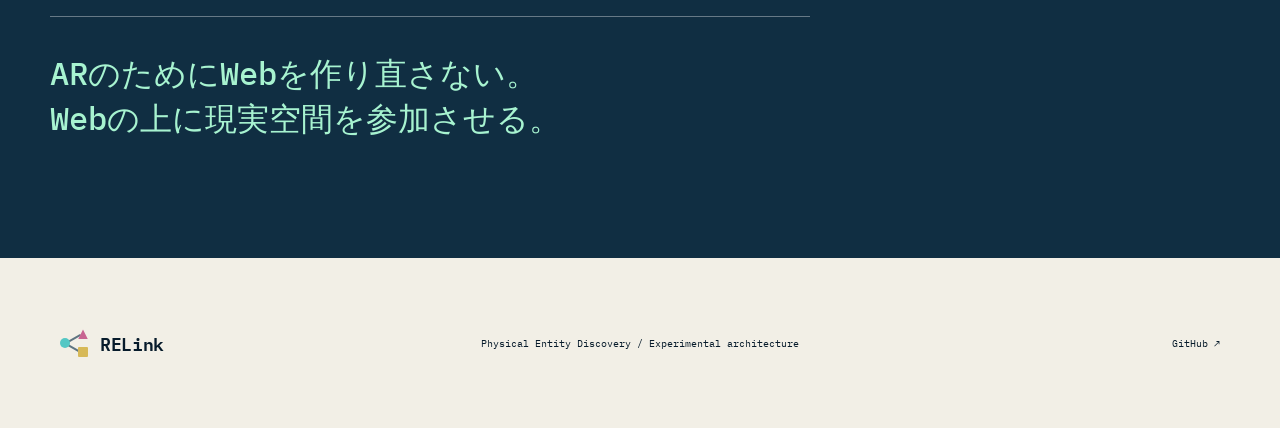
==== commit 8d8ef0bb: "Reframe site around physical entity discovery" ====
--- a/index.html
+++ b/index.html
@@ -3,419 +3,106 @@
   <head>
     <meta charset="UTF-8" />
     <meta name="viewport" content="width=device-width, initial-scale=1.0" />
-    <meta name="description" content="RELinkは、現実世界のエンティティをWeb上の能力として発見・理解・実行可能にするためのオープンなアーキテクチャです。Resolver Core 0.1 L1の実装baselineとNative / Container受入証拠を整備し、Trust / L2設計と広い統合検証へ進んでいます。" />
+    <meta name="description" content="RELinkは、目の前の物理Entityが何者で何ができ、どのInterfaceから利用できるかを、人間と機械がWeb経由で発見できるようにする共通経路です。" />
     <meta name="theme-color" content="#071b2b" />
     <link rel="canonical" href="https://ranmaru50.github.io/relink-site/" />
+    <link rel="alternate" hreflang="ja" href="https://ranmaru50.github.io/relink-site/" />
+    <link rel="alternate" hreflang="en" href="https://ranmaru50.github.io/relink-site/en/" />
     <link rel="icon" type="image/svg+xml" href="favicon.svg" />
     <meta property="og:type" content="website" />
     <meta property="og:site_name" content="RELink" />
-    <meta property="og:title" content="RELink — Real Entity Link" />
-    <meta property="og:description" content="Resolver Core 0.1 L1の実装baselineとNative / Container受入証拠を整備し、Trust / L2設計と広い統合検証へ。" />
+    <meta property="og:title" content="RELink — Physical Entity Discovery" />
+    <meta property="og:description" content="物理Entityから、現在のDescriptionとCapabilityへ到達する共通経路。既存のWeb APIやデバイスprotocolを置き換えません。" />
     <meta property="og:url" content="https://ranmaru50.github.io/relink-site/" />
     <meta name="twitter:card" content="summary" />
-    <meta name="twitter:title" content="RELink — Real Entity Link" />
-    <meta name="twitter:description" content="現実世界を、理解できるWebへ。" />
-    <title>RELink — Real Entity Link</title>
+    <meta name="twitter:title" content="RELink — Physical Entity Discovery" />
+    <meta name="twitter:description" content="目の前にあるモノが、何者で何ができるかをWebから発見する。" />
+    <title>RELink — Physical Entity Discovery</title>
     <link rel="preconnect" href="https://fonts.googleapis.com" />
     <link rel="preconnect" href="https://fonts.gstatic.com" crossorigin />
     <link href="https://fonts.googleapis.com/css2?family=IBM+Plex+Mono:wght@400;500;600&family=Noto+Sans+JP:wght@400;500;600;700&display=swap" rel="stylesheet" />
     <link rel="stylesheet" href="styles.css" />
     <script src="script.js" defer></script>
   </head>
-  <body>
+  <body class="relink-home">
     <header class="site-header">
-      <a class="brand" href="#top" aria-label="RELink ホーム">
-        <span class="brand-mark" aria-hidden="true"><i></i><i></i><i></i></span>
-        <span>RELink</span>
-      </a>
+      <a class="brand" href="#top" aria-label="RELink ホーム"><span class="brand-mark" aria-hidden="true"><i></i><i></i><i></i></span><span>RELink</span></a>
       <button class="menu-button" type="button" aria-expanded="false" aria-controls="site-nav">Menu</button>
       <nav id="site-nav" aria-label="メインナビゲーション">
-        <a href="#concept">Concept</a>
-        <a href="#architecture">Architecture</a>
-        <a href="#validation">Validation</a>
-        <a class="guide-nav-link" href="smart-home.html">Guide ↗</a>
-        <a class="language-switch" href="en/index.html">English ↗</a>
-        <a href="#use-cases">Use cases</a>
-        <a href="#roadmap">Roadmap</a>
-        <a class="nav-cta" href="https://github.com/ranmaru50" rel="noreferrer">GitHub ↗</a>
+        <a href="#what">What</a><a href="#lab">Reference Lab</a><a href="#comparison">Comparison</a><a href="#how">How it works</a><a href="#projects">Projects</a><a class="guide-nav-link" href="smart-home.html">Guide ↗</a><a class="language-switch" href="en/index.html">English ↗</a>
       </nav>
     </header>
 
     <main id="top">
-      <section class="hero section-shell">
-        <div class="eyebrow"><span>OPEN ARCHITECTURE</span><span>RESOLVER 0.1 FROZEN · L1 BASELINE IMPLEMENTED</span></div>
-        <div class="hero-grid">
-          <div class="hero-copy">
-            <p class="kicker">Real Entity Link</p>
-            <h1>現実世界を、<br /><em>理解できるWeb</em>へ。</h1>
-            <p class="lead">RELinkは、モノや設備、ロボットなどの現実のエンティティを、発見・理解・実行可能な能力としてWebへ接続するためのオープンなアーキテクチャです。</p>
-            <p class="lead-detail">AR-XML Core Draft 4のWeb Runtime baselineとResolver/Manifest URLからの文書ロードを実装し、代表経路を実ブラウザで検証しました。Resolver Core 0.1 L1のReference ResolverとWeb Runtimeロード経路、Native / Container受入証拠を整備し、Trust / L2設計と広い統合・実機検証へ進んでいます。</p>
-            <div class="hero-actions">
-              <a class="button primary" href="#arxml-example">AR-XMLを見る <span>↓</span></a>
-              <a class="button secondary guide-button" href="smart-home.html">Smart Home Guide <span>↗</span></a>
-            </div>
+      <section class="home-hero home-shell">
+        <div class="home-eyebrow"><span>PHYSICAL ENTITY DISCOVERY</span><span>L1 REFERENCE LAB · IMPLEMENTED BASELINE</span></div>
+        <div class="home-hero__grid">
+          <div>
+            <p class="home-kicker">WHAT RELINK DOES</p>
+            <h1>目の前にあるモノが、<br /><em>何者で何ができるか</em>を<br />Webから発見する。</h1>
+            <p class="home-lead">RELinkは、物理Entityのための共通の発見経路です。Physical Anchorから現在のEntity Descriptionへ進み、Capabilityと利用可能なInterfaceを人間と機械の両方に示します。</p>
+            <p class="home-boundary">RELinkは新しいIoT通信規格やWeb API規格ではありません。既存のHTTP(S)、WoT、BLE、MQTT、OPC UA、vendor APIなどへ到達するための、Physical Entity側の共通入口です。</p>
+            <div class="home-actions"><a class="home-button primary" href="#lab">実機Reference Labを見る <span>↓</span></a><a class="home-button secondary" href="smart-home.html">実装ガイドを読む <span>↗</span></a></div>
           </div>
-
-          <div class="system-map" aria-label="RELinkの処理フロー">
-            <div class="map-label">SYSTEM / 01</div>
-            <div class="map-track" aria-hidden="true"><span></span></div>
-            <div class="map-node node-source">
-              <small>PHYSICAL</small>
-              <strong>Entity</strong>
-              <span>QR · NFC · URL · ID</span>
-            </div>
-            <div class="map-node node-resolver">
-              <small>IDENTITY</small>
-              <strong>Resolver</strong>
-              <span>Identity → Location</span>
-              <mark class="node-status development">L1 BASELINE IMPLEMENTED</mark>
-            </div>
-            <div class="map-node node-runtime">
-              <small>SEMANTICS</small>
-              <strong>Runtime</strong>
-              <span>Discover · Evaluate · Invoke</span>
-              <mark class="node-status experimental">L0 / L1 LOAD IMPLEMENTED</mark>
-            </div>
-            <div class="map-node node-capability">
-              <small>ACTION</small>
-              <strong>Capability</strong>
-              <span>HTTP · Native · Extensions</span>
-              <mark class="node-status experimental">DRAFT</mark>
-            </div>
-          </div>
-        </div>
-        <div class="hero-footnote"><span>VALIDATED SCOPE</span><p>Representative Draft 4 processing paths passed in a real browser. Coverage remains intentionally bounded to those paths.</p></div>
-      </section>
-
-      <section class="guide-entry section-shell" aria-labelledby="guide-entry-title">
-        <a class="guide-entry-card" href="smart-home.html">
-          <div class="guide-entry-meta"><span>NEW / TECHNICAL GUIDE</span><b>SEPARATE PAGE ↗</b></div>
-          <div class="guide-entry-body">
-            <div>
-              <p class="kicker">BUILD A SMART HOME WITH RELINK</p>
-              <h2 id="guide-entry-title">照明と室温で学ぶ、<br />RELinkの実装フロー。</h2>
-              <p>Resolver、AR-XML、Web Runtime、Application、通常のHTTPS APIが担う責務を、ひとつの部屋を例に順番に解説します。</p>
-            </div>
-            <div class="guide-entry-flow" aria-hidden="true">
-              <span>Resolver</span><i>→</i><span>AR-XML</span><i>→</i><span>Runtime</span><i>→</i><strong>Light / Temperature</strong>
-            </div>
-          </div>
-          <div class="guide-entry-cta"><span>Architecture diagram · Draft 4 XML · Runtime API · Security boundary</span><strong>Read the guide ↗</strong></div>
-        </a>
-      </section>
-
-      <section id="concept" class="manifesto section-shell">
-        <div class="section-index">01 / CONCEPT</div>
-        <div class="manifesto-grid">
-          <h2>リンクするのは、<br />ページではなく<em>能力</em>です。</h2>
-          <div class="manifesto-copy">
-            <p>今日のWebは「モノについてのページ」へリンクできます。しかし、そのモノが今何をできるか、どう呼び出すか、何が必要かまでは共通の方法で表現できません。</p>
-            <p>RELinkは、エンティティの意味と実行インターフェースを分離しながら結びます。アプリやエージェントは専用連携を知らなくても、能力を発見して適切な方法で実行できます。</p>
-          </div>
-        </div>
-        <div class="principle-grid">
-          <article><span>01</span><h3>Entity ≠ Location</h3><p>存在そのものの識別子と、現在の文書URLを分離します。</p></article>
-          <article><span>02</span><h3>Capability ≠ Interface</h3><p>「何ができるか」と「どう実行するか」を別の層として扱います。</p></article>
-          <article><span>03</span><h3>Semantics before Platform</h3><p>ブラウザ、ロボット、モバイルを越えて意味を共有します。</p></article>
+          <aside class="home-hero__questions" aria-label="RELinkが解く問い">
+            <p>THE DEVICE IS HERE.</p><h2>でもソフトウェアは<br />まだ知りません。</h2>
+            <ul><li><span>01</span>これは何者か</li><li><span>02</span>何ができるか</li><li><span>03</span>現在どこから利用するか</li></ul>
+            <div><strong>RELink</strong><span> makes this discoverable.</span></div>
+          </aside>
         </div>
       </section>
 
-      <section id="architecture" class="architecture section-shell">
-        <div class="section-index light">02 / ARCHITECTURE</div>
-        <div class="architecture-head">
-          <div><p class="kicker mint">HOW IT WORKS</p><h2>小さな部品を、<br />明確な責務でつなぐ。</h2></div>
-          <p>RELinkは単一の巨大なサービスではありません。文書、実行環境、名前解決、試験基盤、Trustを独立させます。右端のstatusは、公開リポジトリで確認できる現在地です。</p>
-        </div>
-
-        <div class="architecture-legend" aria-label="開発状況の凡例">
-          <span><i class="legend-dot implemented"></i>実装が存在</span>
-          <span><i class="legend-dot development"></i>開発中</span>
-          <span><i class="legend-dot planned"></i>計画済み</span>
-          <span><i class="legend-dot future"></i>将来構想</span>
-        </div>
-
-        <div class="architecture-stack">
-          <article class="layer arxml"><span class="layer-no">A</span><div><small>ENTITY INTERFACE DESCRIPTION</small><h3>AR-XML</h3></div><p>EntityのCategory、Profiles、Capabilities、Inputs、Results、Requirements、Interfacesを記述する言語。UI記述ではありません。</p><b>Core 0.1 / Draft 4</b><span class="phase-badge experimental">DRAFT / STABILIZING</span></article>
-          <article class="layer runtime"><span class="layer-no">B</span><div><small>EXECUTION</small><h3>Web Runtime</h3></div><p>AR-XMLを取得・解析し、Capabilityを公開する実装。Direct URL、Resolver URL、Manifest URLからのロードを扱い、InvocationはHumanまたはApplicationの明示的な要求でのみ発生します。</p><b>L0 / L1 load · Representative browser E2E passed</b><span class="phase-badge implemented">BASELINE IMPLEMENTED</span></article>
-          <article class="layer testbed"><span class="layer-no">C</span><div><small>CONFIDENCE</small><h3>Testbed</h3></div><p>AR-XML Runtimeと将来のRELink Protocol componentsを検証する、独立した決定論的テスト環境。Resolver/Manifestとセキュリティ受入ランナーも整備しています。</p><b>Fixtures · Scenarios · Acceptance observations</b><span class="phase-badge implemented">OPERATIONAL</span></article>
-          <article class="layer resolver"><span class="layer-no">D</span><div><small>RESOLUTION</small><h3>Resolver</h3></div><p>Anchor UUIDを現在のHTTPS Description Locationへ解決するL1層。Frozen 0.1仕様、Apache・PHP・SQLiteのReference implementation、Native / Container受入証拠が揃った実装baselineです。</p><b>303 · Lifecycle · L1 baseline</b><span class="phase-badge implemented">L1 BASELINE IMPLEMENTED</span></article>
-          <article class="layer trust"><span class="layer-no">E</span><div><small>METADATA / TRUST</small><h3>Manifest / Trust</h3></div><p>Manifest 0.1とExtension PolicyはFrozen。署名、Trust Chain、所有権移転などのAuthority層は後続段階です。</p><b>Manifest ≠ Trust</b><span class="phase-badge development">MANIFEST FROZEN · TRUST FUTURE</span></article>
-        </div>
-        <div class="role-separation" aria-label="AR-XMLとRELinkの責務分離">
-          <article><small>AR-XML</small><strong>Entity Interface Description</strong><p>Entityが何であり、どのCapability・入出力・要件・Interfaceを持つかを記述します。</p></article>
-          <article><small>RELink</small><strong>Resolution · Identity · Trust</strong><p>Physical Entityをそのモデルへ参加させ、長期的なIdentityと現在位置、将来のTrustを扱います。</p></article>
-        </div>
-        <p class="identity-note"><span>DESIGN RULE</span> Retrieval URL <b>≠</b> Canonical Entity Identity</p>
+      <section id="what" class="home-section home-shell what-section">
+        <div class="home-index">01 / WHAT RELINK ADDS</div>
+        <div class="home-section-head"><div><p class="home-kicker">A COMMON ENTRY POINT</p><h2>URLではなく、<br />その先の<em>意味</em>をそろえる。</h2></div><p>QRやNFCからURLを受け取ること自体は、すでにできます。問題は、そのURLがページ、API、管理画面、WoT TD、またはEntity Descriptionのどれなのかを、Consumerが共通に判断できないことです。</p></div>
+        <div class="home-before-after"><article><small>EXISTING WEB IS ENOUGH FOR</small><strong>Physical object → QR / NFC → URL</strong><p>安定URLとHTTP redirectだけでも、現在のURLへ案内できます。しかしURL先の意味やCapabilityは共通化されません。</p></article><article class="home-before-after__result"><small>RELINK ADDS</small><strong>Physical Anchor → Entity → Capability → Interface</strong><p>物理Anchorから、現在のDescriptionと意味的なCapabilityへ到達する経路を定義します。実行方式は既存技術を利用します。</p></article></div>
+        <div class="discovery-map" aria-label="RELink discovery flow"><div><small>PHYSICAL PRESENCE</small><strong>Physical<br />Entity</strong></div><i>→</i><div><small>STABLE ENTRY</small><strong>Physical<br />Anchor</strong></div><i>→</i><div><small>INDIRECTION</small><strong>Resolver<br /><span>303</span></strong></div><i>→</i><div><small>DESCRIPTION</small><strong>Entity<br />Description</strong></div><i>→</i><div><small>MEANING</small><strong>Capability</strong></div><i>→</i><div><small>EXECUTION</small><strong>Existing<br />Interface</strong></div></div>
       </section>
 
-      <section id="validation" class="validation section-shell">
-        <div class="section-index">03 / BROWSER VALIDATION</div>
-        <div class="validation-head">
-          <div><p class="kicker">REPRESENTATIVE E2E PASS</p><h2>代表的な処理経路を、<br />実ブラウザで確認。</h2></div>
-          <p>AR-XML Core Draft 4の代表的な処理経路について、RELink TestbedとWeb Runtime Test Harnessを用いた外部統合テストを完了しています。確認範囲は、今回実行した代表ケースに限定されます。</p>
-        </div>
-
-        <ol class="validation-flow" aria-label="実ブラウザで確認済みの処理経路">
-          <li><span>01</span><strong>AR-XML取得</strong></li>
-          <li><span>02</span><strong>Draft 4 Parse</strong></li>
-          <li><span>03</span><strong>Capability Discovery</strong></li>
-          <li><span>04</span><strong>Explicit Invocation</strong></li>
-          <li><span>05</span><strong>HTTP GET / POST</strong></li>
-          <li><span>06</span><strong>CORS / Preflight</strong></li>
-          <li><span>07</span><strong>Response Interpretation</strong></li>
-          <li><span>08</span><strong>Result / Error Mapping</strong></li>
-        </ol>
-
-        <div class="validation-roles">
-          <article><small>TEST CONDITIONS</small><h3>RELink Testbed</h3><p>Fixtures、protocol scenarios、観測結果を決定論的に提供します。Runtime本体から独立した検証環境です。</p></article>
-          <article><small>HUMAN-OPERATED DRIVER</small><h3>Web Runtime Test Harness</h3><p>人がブラウザ上でケースを選択・実行し、Web Runtimeの動作と観測結果を確認するアプリケーションです。</p></article>
-          <article><small>IMPLEMENTATION UNDER TEST</small><h3>Web Runtime</h3><p>AR-XMLを処理し、Consumerの明示的な要求を受けてCapabilityを実行する検証対象です。Testbedへの依存は持ちません。</p></article>
-        </div>
-        <p class="validation-boundary"><span>BOUNDARY</span><strong>Representative E2E PASS</strong><b>≠</b><strong>All specification paths validated</strong></p>
-        <div class="l1-baseline" aria-label="L0, L1, and L2 status"><article><small>L0</small><strong>Direct AR-XML loading</strong><span class="phase-badge implemented">IMPLEMENTED</span></article><article><small>L1</small><strong>Resolver-mediated loading</strong><span class="phase-badge implemented">IMPLEMENTED</span><p>Reference Resolver · Native / Container evidence recorded</p></article><article><small>L2</small><strong>Resolution authenticity / Trust</strong><span class="phase-badge planned">PLANNED / DESIGN</span></article></div>
+      <section id="lab" class="home-section home-shell lab-section">
+        <div class="home-index light">02 / REFERENCE LAB</div>
+        <div class="home-section-head"><div><p class="home-kicker mint">PHYSICAL PATH</p><h2>概念だけでなく、<br /><em>Pico 2 W</em>までつなぐ。</h2></div><p>RELink Pico 2 W Reference Labは、既存のResolver、AR-XML、Web Runtime、Capability API、Gateway、物理デバイスを分離したまま接続する最小L1参照ラボです。</p></div>
+        <div class="lab-proof"><article class="lab-proof__chain"><small>DISCOVERY / DESCRIPTION PLANE</small><div><span>Anchor</span><i>→</i><span>Resolver</span><i>→</i><span>AR-XML</span><i>→</i><strong>Web Runtime</strong></div><p><code>load()</code> はDescriptionの取得・解析・公開です。ロードしただけで機器は動きません。</p></article><article class="lab-proof__chain"><small>EXPLICIT EXECUTION PLANE</small><div><span>Human / Web App</span><i>→</i><span>RuntimeCapability.<wbr />invoke()</span><i>→</i><span>Capability API</span><i>→</i><strong>Pico 2 W</strong></div><p><code>invoke()</code> が明示的に要求されたときだけ、Capability APIを経由して物理Entityへ届きます。</p></article></div>
+        <div class="lab-grid"><article><small>PHYSICAL OUTPUT</small><h3>Onboard LED</h3><p><code>light.setState</code> によるLED ON / OFFを対象にした実機経路。</p></article><article><small>PHYSICAL INPUT</small><h3>RP2350 temperature</h3><p><code>temperature.read</code> による内部温度の読み取り。正確な室温計測を主張するものではありません。</p></article><article><small>IMPLEMENTATION BOUNDARY</small><h3>Not L2 or production security</h3><p>Trust、認証、認可、完全準拠の証明ではありません。明示操作のL1参照経路を扱います。</p></article></div>
+        <a class="home-link light-link" href="https://github.com/ranmaru50/relink-reference-lab" rel="noreferrer">Reference Labの構成・受入範囲を見る <span>↗</span></a>
       </section>
 
-      <section id="arxml-example" class="example section-shell">
-        <div class="section-index">04 / AR-XML EXAMPLE</div>
-        <div class="example-head">
-          <div>
-            <p class="kicker">CONCRETE CONTRACT</p>
-            <h2>「何ができるか」と<br />「どう呼ぶか」を分ける。</h2>
-          </div>
-          <p>この例では、温度を読むという意味的なCapabilityを、HTTP GET Interfaceへ結び付けています。Interfaceが変わっても、Capabilityの意味は変わりません。</p>
-        </div>
-        <div class="example-grid">
-          <pre class="code-panel" aria-label="AR-XML temperature capability example"><code><span class="code-muted">&lt;ar-entity
-  xmlns="https://relink.dev/ns/arxml/core/0.1"
-  version="0.1"&gt;</span>
-  &lt;capabilities&gt;
-    &lt;capability
-      id="<span class="code-value">temperature</span>"
-      type="<span class="code-value">https://example.org/capabilities/temperature/read/1</span>"&gt;
-
-      &lt;result&gt;
-        &lt;outputs&gt;
-          &lt;output name="<span class="code-value">temperature</span>"
-                  type="<span class="code-value">number</span>" /&gt;
-        &lt;/outputs&gt;
-      &lt;/result&gt;
-
-      &lt;interfaces&gt;
-        &lt;interface type="<span class="code-value">http</span>"
-                   method="<span class="code-value">GET</span>"
-                   endpoint="<span class="code-value">/api/temperature</span>" /&gt;
-      &lt;/interfaces&gt;
-    &lt;/capability&gt;
-  &lt;/capabilities&gt;
-<span class="code-muted">&lt;/ar-entity&gt;</span></code></pre>
-          <dl class="contract-summary">
-            <div><dt>LOCAL ID</dt><dd><strong>temperature</strong><span>文書内でCapabilityを参照する短い識別子</span></dd></div>
-            <div class="semantic-id"><dt>SEMANTIC CAPABILITY ID</dt><dd><code>https://example.org/capabilities/<wbr>temperature/read/1</code><span>Capabilityの意味を示すグローバルなtype</span></dd></div>
-            <div><dt>RETURNS</dt><dd><strong>number</strong><span>temperatureというOutput</span></dd></div>
-            <div><dt>HOW</dt><dd><strong>HTTP GET</strong><span>/api/temperatureを呼び出すInterface</span></dd></div>
-            <div class="contract-principle"><dt>PRINCIPLE</dt><dd>Capability <b>≠</b> Interface</dd></div>
-          </dl>
-        </div>
-        <a class="text-link" href="https://github.com/ranmaru50/relink-web-runtime/blob/main/docs/specs/arxml-core-0.1-draft4.md" rel="noreferrer">Read AR-XML Core 0.1 Draft 4 <span>↗</span></a>
+      <section id="comparison" class="home-section home-shell comparison-section">
+        <div class="home-index">03 / EXISTING TECHNOLOGIES</div>
+        <div class="home-section-head"><div><p class="home-kicker">COMPLEMENT, NOT REPLACEMENT</p><h2>既存技術を置き換えず、<br />物理Entityから<em>つなぐ</em>。</h2></div><p>RELinkの役割は、個々のtransport、API、Thing Description、商品識別子を統一することではありません。物理Entityを起点に、それらへの共通入口を提供することです。</p></div>
+        <div class="comparison-table" role="region" aria-label="既存技術との位置付け" tabindex="0"><table><thead><tr><th>技術</th><th>主に解決するもの</th><th>RELinkとの関係</th></tr></thead><tbody><tr><th>QR / NFC URL</th><td>物理物からURLへの移動</td><td>URL先の意味やCapabilityは共通化しない</td></tr><tr><th>GS1</th><td>商品・物流対象の識別</td><td>operational Capabilityの発見が主目的ではない</td></tr><tr><th>WoT TD</th><td>Thingのinteraction記述</td><td>Physical Anchorから現在のTDへ到達する経路とは別の役割</td></tr><tr><th>OpenAPI</th><td>個別Web APIの操作・データ記述</td><td>Physical EntityやAnchorを扱わない</td></tr><tr><th>MQTT / OPC UA / BLE</th><td>device messaging・産業・近接通信</td><td>Capabilityを実行するInterfaceになり得る</td></tr><tr class="comparison-table__focus"><th>RELink</th><td>Physical EntityからCapabilityへの共通解決経路</td><td>実際のAPI・transportは既存技術を利用可能</td></tr></tbody></table></div>
+        <p class="home-note"><span>EXAMPLE</span> 同じ <code>light.setState</code> Capabilityが、HTTPS POST、WoT TD、BLE、vendor-specific adapterという複数Interfaceを持てます。現在のWeb Runtimeの中心はHTTP(S)ですが、これはRuntime実装の境界であり、RELink仕様全体の制限ではありません。</p>
       </section>
 
-      <section class="journey section-shell">
-        <div class="section-index">05 / CURRENT &amp; TARGET FLOW</div>
-        <div class="journey-head">
-          <div><p class="kicker">CURRENT &amp; TARGET</p><h2>現在の最小フローと、<br />目指す全体フロー。</h2></div>
-          <p>Web Runtimeで試せる現在のBaselineと、Resolver導入後にPhysical Anchorから始まるTarget Architectureを分けて示します。</p>
-        </div>
-        <div class="journey-modes">
-          <article class="journey-mode current">
-            <div class="journey-mode-head">
-              <div><span>01 / CURRENT BASELINE</span><h3>AR-XML URLから実行する</h3></div>
-              <mark>BASELINE VALIDATED</mark>
-            </div>
-            <p>現在のWeb Runtimeが実装している最小経路。AR-XMLの読み込みだけではCapabilityを実行しません。HumanまたはApplicationが発見したCapabilityを選び、明示的にInvocationを要求します。</p>
-            <div class="journey-flow" aria-label="現在のBaseline">
-              <span><small>LOAD</small>AR-XML URL</span><i>→</i>
-              <span><small>DISCOVER</small>Web Runtime</span><i>→</i>
-              <span><small>REQUEST</small>Human / Application</span><i>→</i>
-              <strong><small>INVOKE</small>Capability</strong>
-            </div>
-          </article>
-          <article class="journey-mode target">
-            <div class="journey-mode-head">
-              <div><span>02 / TARGET ARCHITECTURE</span><h3>Physical Anchorから解決する</h3></div>
-              <mark>L1 BASELINE IMPLEMENTED</mark>
-            </div>
-            <p>Frozen Resolver Core 0.1とReference implementationを基礎にした実装済みL1フロー。Anchor UUIDから現在のHTTPS Description Locationへ解決し、最終AR-XML URLをRuntimeへ引き渡します。Native / ContainerのResolver受入結果をTestbedへ記録しています。</p>
-            <div class="journey-flow" aria-label="Resolver導入後のTarget Architecture">
-              <span><small>TOUCH</small>Anchor</span><i>→</i>
-              <span class="resolver-step"><small>RESOLVE</small>Resolver</span><i>→</i>
-              <span><small>LOAD</small>AR-XML</span><i>→</i>
-              <span><small>EXECUTE</small>Runtime</span><i>→</i>
-              <strong><small>RESULT</small>Capability</strong>
-            </div>
-          </article>
-        </div>
-        <p class="journey-note"><span>BOUNDARY</span> Resolver-mediated L1 pathは実装済みbaselineです。今回の受入証拠は適用対象のResolver側targetに限定され、広いConsumer統合・実機検証はこれからです。Direct AR-XML loadingはL0 pathです。</p>
+      <section id="who" class="home-section home-shell audience-section">
+        <div class="home-index">04 / WHEN RELINK HELPS</div>
+        <div class="home-section-head"><div><p class="home-kicker">USE IT WHEN DISCOVERY MATTERS</p><h2>単純なAPIより、<br />Entityの<em>発見</em>が必要なとき。</h2></div><p>1台のdevice、1つのapplication、既知のAPIだけで完結するなら、REST APIを直接使う方が簡単です。RELinkはそこに余分な層を足すためのものではありません。</p></div>
+        <div class="audience-grid"><article><small>APPLICATION / WEB</small><h3>事前知識のないEntityを扱う</h3><p>個別APIをあらかじめ組み込まず、Capabilityを見つけて利用したい開発者。</p></article><article><small>DEVICE / PRODUCT</small><h3>既存実装を捨てずに入口を足す</h3><p>API、SDK、WoT、BLE、MQTTなどを維持したまま、Physical AnchorとDiscoveryを追加したいメーカー。</p></article><article><small>SYSTEM INTEGRATION</small><h3>複数ベンダーを意味で統合する</h3><p>通信方式や製品差を越えて、EntityとCapability単位で接続したい人。</p></article><article><small>AGENT / AUTOMATION</small><h3>機械可読な操作候補を得る</h3><p>現実空間のEntityが何をできるかを取得し、Application側の方針で明示実行したい開発者。</p></article></div>
       </section>
 
-      <section class="security-scope section-shell">
-        <div class="section-index">06 / SECURITY SCOPE</div>
-        <div class="security-grid">
-          <article class="security-current">
-            <span class="phase-badge implemented">VALIDATED BASELINE</span>
-            <small>L0 / DIRECT RETRIEVAL</small>
-            <h2>AR-XML URL<br />→ Runtime</h2>
-            <p>直接AR-XMLを取得する経路と、実ブラウザが持つ通常のネットワークセキュリティ境界を確認しています。</p>
-          </article>
-          <article class="security-next">
-            <span class="phase-badge implemented">L1 BASELINE IMPLEMENTED</span>
-            <small>L1 / RESOLUTION</small>
-            <h2>Anchor<br />→ Resolver</h2>
-            <p>Resolver Core 0.1とReference Resolverを基礎に、Canonical Entity Identityと現在のDescription Locationを分離し、HTTPS経由でRuntimeへ接続するL1 baselineを実装しました。Native / Container受入結果を記録済みで、より広い統合・実機検証が次の対象です。</p>
-            <div class="security-flow">Anchor → Resolver → Canonical Entity Identity → AR-XML Location → HTTPS → Runtime</div>
-          </article>
-        </div>
-        <p class="security-note">Manifest 0.1のoptional integrity metadataはTrustやAuthenticationを確立しません。署名、Trust Chain、CertificationはFuture workです。</p>
+      <section id="how" class="home-section home-shell how-section">
+        <div class="home-index light">05 / HOW IT WORKS</div>
+        <div class="home-section-head"><div><p class="home-kicker mint">SMALL, SEPARATE RESPONSIBILITIES</p><h2>発見と実行を、<br />同じものにしない。</h2></div><p>最小のWeb-native baselineは、Physical Anchor、UUID、Resolver、HTTPS、Entity Descriptionです。Resolverは小さく、Interfaceの呼び出しには関与しません。</p></div>
+        <div class="how-flow"><div class="how-row"><span>01</span><div><small>STABLE PHYSICAL REFERENCE</small><strong>Physical Anchor / UUID</strong></div><p>QRやNFCなどに置ける、Entityへの安定した物理入口。</p></div><div class="how-row"><span>02</span><div><small>DNS-LIKE INDIRECTION</small><strong>Resolver → 303 See Other</strong></div><p>UUIDを現在のEntity Description Locationへ解決するだけ。AR-XMLを解析せず、Capabilityを実行しません。</p></div><div class="how-row"><span>03</span><div><small>ENTITY INTERFACE DESCRIPTION</small><strong>AR-XML</strong></div><p>Entity、Capability、Input Contract、Result Contract、Interfaceを機械可読に記述します。</p></div><div class="how-row"><span>04</span><div><small>RUNTIME + APPLICATION</small><strong>Discover, then explicitly invoke</strong></div><p>Web RuntimeはCapabilityを公開し、HumanまたはApplicationが明示要求した場合だけInterfaceを呼び出します。</p></div></div>
+        <div class="principles-strip"><span>Entity ≠ Location</span><span>Capability ≠ Interface</span><span>Description ≠ Execution</span><span>Resolution ≠ Authentication</span></div>
       </section>
 
-
-      <section id="use-cases" class="use-cases section-shell">
-        <div class="section-index">07 / USE CASES</div>
-        <div class="use-cases-head">
-          <div>
-            <p class="kicker">FROM LINK TO ACTION</p>
-            <h2>現場ごとに違うモノを、<br />同じ流れで扱う。</h2>
-          </div>
-          <p>RELinkが共通化するのは製品固有の操作ではなく、対象を見つけ、能力を理解し、条件を確かめて実行するまでの流れです。</p>
-        </div>
-
-        <div class="use-case-list">
-          <article class="use-case featured">
-            <div class="use-case-meta"><span>UC / 01</span><b>PUBLIC EQUIPMENT</b></div>
-            <div class="use-case-title">
-              <span class="use-case-icon" aria-hidden="true">◎</span>
-              <div><small>TOUCH TO USE</small><h3>その場の設備を<br />すぐに操作する</h3></div>
-            </div>
-            <p>利用者が共有設備のQRやNFCに触れると、その機器専用アプリを探さなくても、現在利用できる操作と必要条件を確認できます。</p>
-            <div class="use-case-flow" aria-label="QRまたはNFCから設備操作まで">
-              <span>QR / NFC</span><i>→</i><span>Resolve</span><i>→</i><span>Available actions</span><i>→</i><strong>Operate</strong>
-            </div>
-            <ul><li>会議室設備</li><li>充電器</li><li>シェア機器</li></ul>
-          </article>
-
-          <article class="use-case">
-            <div class="use-case-meta"><span>UC / 02</span><b>FIELD SERVICE</b></div>
-            <div class="use-case-title">
-              <span class="use-case-icon" aria-hidden="true">△</span>
-              <div><small>IDENTIFY &amp; INSPECT</small><h3>保守対象を特定し、<br />診断を実行する</h3></div>
-            </div>
-            <p>保守担当者は現物のAnchorから正しいEntityへ到達し、モデルや設置場所を推測せずに、その個体が公開する診断Capabilityを呼び出せます。</p>
-            <div class="use-case-flow"><span>Asset ID</span><i>→</i><span>Entity</span><i>→</i><strong>Diagnostics</strong></div>
-            <ul><li>設備保全</li><li>点検</li><li>遠隔支援</li></ul>
-          </article>
-
-          <article class="use-case">
-            <div class="use-case-meta"><span>UC / 03</span><b>ROBOTICS</b></div>
-            <div class="use-case-title">
-              <span class="use-case-icon" aria-hidden="true">◇</span>
-              <div><small>MULTI-VENDOR CONTROL</small><h3>異なるロボットの<br />能力を発見する</h3></div>
-            </div>
-            <p>制御側はベンダーごとのAPI名ではなく、移動・把持・計測などの意味的なCapabilityを発見し、対応するHTTPやROS Bindingを選択できます。</p>
-            <div class="use-case-flow"><span>Discover</span><i>→</i><span>Choose binding</span><i>→</i><strong>Invoke</strong></div>
-            <ul><li>搬送</li><li>協働ロボット</li><li>研究開発</li></ul>
-          </article>
-
-          <article class="use-case">
-            <div class="use-case-meta"><span>UC / 04</span><b>AI AGENTS</b></div>
-            <div class="use-case-title">
-              <span class="use-case-icon" aria-hidden="true">✣</span>
-              <div><small>SEMANTIC ACTION</small><h3>Agentが能力と条件を<br />理解して実行する</h3></div>
-            </div>
-            <p>AI Agentは機器固有の事前統合なしに、入力・出力・要件を機械的に読み取り、Runtimeの安全な評価を経てCapabilityを選択できます。</p>
-            <div class="use-case-flow"><span>Inspect</span><i>→</i><span>Evaluate</span><i>→</i><strong>Act</strong></div>
-            <ul><li>オートメーション</li><li>MCP Binding</li><li>自律エージェント</li></ul>
-          </article>
-        </div>
-        <p class="use-case-note"><span>COMMON MODEL</span> 同じAR-XML semanticsを、Web・Python・Kotlinなど複数のRuntimeから利用することを目指します。</p>
+      <section class="home-section home-shell implementation-section">
+        <div class="home-index">06 / CURRENT BASELINE</div>
+        <div class="home-section-head"><div><p class="home-kicker">WHAT EXISTS TODAY</p><h2>仕様の全体ではなく、<br />現在の<em>実装範囲</em>を示す。</h2></div><p>Capabilityの概念とRuntimeが実際に対応しているInterfaceは同じ範囲ではありません。以下は公開リポジトリで確認できる現行baselineです。</p></div>
+        <div class="status-grid"><article><span class="status-pill done">IMPLEMENTED</span><h3>Resolver Core 0.1 / L1</h3><p>UUIDからHTTPS Description LocationへのResolver経路とReference Resolver。</p></article><article><span class="status-pill done">IMPLEMENTED</span><h3>Web Runtime 0.1.0</h3><p>Browser向けのAR-XML Draft 4 load / parse / validate / explicit HTTP invocation。</p></article><article><span class="status-pill done">OPERATIONAL</span><h3>Testbed</h3><p>RuntimeとProtocol componentを独立して検証する決定論的なfixture・scenario環境。</p></article><article><span class="status-pill lab">REFERENCE LAB</span><h3>Pico 2 W L1 path</h3><p>Resolver-mediated loading、Capability API、LEDと内部温度の参照経路。</p></article><article><span class="status-pill draft">DRAFT / STABILIZING</span><h3>AR-XML Core 0.1 Draft 4</h3><p>Entity Interface Description Language。UI markupではありません。</p></article><article><span class="status-pill next">NEXT</span><h3>Trust / L2</h3><p>Resolution authenticity、Trust、より広い統合・物理検証はこれからです。</p></article></div>
+        <p class="implementation-boundary"><span>BOUNDARY</span> Reference Labとrepresentative browser testsは、L2 security、production authorization、完全準拠、全環境での互換性を主張しません。</p>
       </section>
 
-      <section id="positioning" class="positioning section-shell">
-        <div class="section-index">08 / POSITIONING</div>
-        <div class="positioning-head">
-          <div><p class="kicker">RELATED TECHNOLOGIES</p><h2>既存のWebを置き換えず、<br />意味とIdentityを重ねる。</h2></div>
-          <p>RELinkはHTTPやWeb APIを置き換える提案ではありません。既存技術を実行手段として使いながら、Physical Entityから意味的なCapabilityまでを一続きに扱う上位アーキテクチャです。</p>
-        </div>
-        <div class="technology-list">
-          <article><span class="tech-name">HTTP / REST</span><p>通信とCapability invocationの手段。</p><b>RELinkが利用</b></article>
-          <article><span class="tech-name">OpenAPI</span><p>個々のWeb APIの操作と入出力を記述。</p><b>AR-XMLはEntity capabilityを記述</b></article>
-          <article><span class="tech-name">WoT TD</span><p>Thingのproperties・actions・eventsを記述する近接領域。</p><b>Identity / Resolver分離を検証</b></article>
-          <article><span class="tech-name">GS1 Digital Link</span><p>識別子をWeb上の情報資源へ結び付ける仕組み。</p><b>Physical Anchorで補完可能</b></article>
-          <article><span class="tech-name">MCP</span><p>AIアプリケーションとToolを接続するプロトコル。</p><b>将来の実行Binding候補</b></article>
-        </div>
-        <p class="positioning-note">この整理は現在の設計上の位置付けであり、各技術との互換性や準拠を宣言するものではありません。</p>
+      <section id="projects" class="home-section home-shell projects-section">
+        <div class="home-index">07 / SPECIFICATIONS &amp; IMPLEMENTATIONS</div>
+        <div class="home-section-head"><div><p class="home-kicker">READ THE ACTUAL WORK</p><h2>概念から、<br />公開実装と仕様へ。</h2></div><p>RELinkは実験的なアーキテクチャです。仕様、Runtime、Resolver、Testbed、Reference Labを別々に公開し、責務と検証範囲を追えるようにしています。</p></div>
+        <div class="project-links"><a href="https://github.com/ranmaru50/relink-reference-lab" rel="noreferrer"><span>01 / PHYSICAL REFERENCE</span><strong>RELink Pico 2 W Reference Lab</strong><b>↗</b></a><a href="https://github.com/ranmaru50/relink-resolver" rel="noreferrer"><span>02 / RESOLUTION</span><strong>RELink Resolver Core &amp; Reference Resolver</strong><b>↗</b></a><a href="https://github.com/ranmaru50/relink-web-runtime" rel="noreferrer"><span>03 / BROWSER RUNTIME</span><strong>RELink Web Runtime 0.1.0</strong><b>↗</b></a><a href="https://github.com/ranmaru50/relink-testbed" rel="noreferrer"><span>04 / VERIFICATION</span><strong>RELink Testbed</strong><b>↗</b></a><a href="https://github.com/ranmaru50/relink-web-runtime/blob/main/docs/specs/arxml-core-0.1-draft4.md" rel="noreferrer"><span>05 / SPECIFICATION</span><strong>AR-XML Core 0.1 Draft 4</strong><b>↗</b></a><a href="smart-home.html"><span>06 / TECHNICAL GUIDE</span><strong>照明と室温で学ぶRELink</strong><b>↗</b></a></div>
       </section>
 
-      <section id="roadmap" class="roadmap section-shell">
-        <div class="section-index light">09 / ROADMAP</div>
-        <div class="roadmap-head"><div><p class="kicker coral">L1 BASELINE IMPLEMENTED</p><h2>Resolver仕様から、<br />Trust / L2の設計へ。</h2></div><p>Resolver／Manifest 0.1仕様群をFrozen baselineとして実装とTestbedへ引き渡し、Reference Resolver、Web Runtime L1ロード、Native / Container受入証拠まで整備しました。次はTrust / L2設計、広い統合・実機検証です。</p></div>
-        <div class="milestones">
-          <article class="milestone active completed"><span class="status">COMPLETED</span><div class="milestone-id">M1</div><h3>Draft 4 Baseline</h3><p>Web Runtime、Testbed、Test Harnessを接続し、代表経路を実ブラウザで検証。</p><ul><li>Core Draft 4</li><li>GET / POST / CORS</li><li>Result / Error Mapping</li></ul></article>
-          <article class="milestone active completed"><span class="status">COMPLETED</span><div class="milestone-id">M2</div><h3>Independent Testbed</h3><p>決定論的なfixture、protocol scenario、観測をRuntimeから独立して提供。</p><ul><li>Draft 4 Fixtures</li><li>Protocol Scenarios</li><li>Browser Harness</li></ul></article>
-          <article class="milestone active completed"><span class="status">COMPLETED</span><div class="milestone-id">M3</div><h3>Reference Resolver / L1</h3><p>Frozen 0.1仕様とReference implementationを基礎に、L1経路をTestbedとWeb Runtimeへ接続し、適用対象のNative / Container受入結果を記録。</p><ul><li>Core / Lifecycle / Manifest Frozen</li><li>Apache / PHP / SQLite Reference</li><li>Web Runtime L1 Loading</li><li>Resolver acceptance evidence</li></ul></article>
-          <article class="milestone next"><span class="status">NEXT</span><div class="milestone-id">M4</div><h3>Trust / L2 &amp; Expansion</h3><p>L2のresolution authenticity / Trust設計、より広いResolver → Runtime統合、低コストな物理E2E環境、Core安定化を検討する。</p><ul><li>Trust / L2 design</li><li>Broader integration validation</li><li>Physical E2E reference environment</li><li>AR-XML Core stabilization</li></ul></article>
-        </div>
-      </section>
-
-      <section id="projects" class="open-section section-shell">
-        <div class="open-panel">
-          <div class="section-index">10 / EXPLORE THE PROJECT</div>
-          <p class="kicker">OPEN BY DESIGN</p>
-          <h2>説明の次は、<br />動く実装と仕様へ。</h2>
-          <p>Draft 4の代表的な処理経路は実ブラウザで確認済みです。Resolverプロジェクトでは、Frozen 0.1仕様群、Reference implementation、受入fixtureを公開し、L1実装baselineからTrust / L2設計と広い検証へ進んでいます。</p>
-          <div class="project-grid">
-            <a class="project-card resolver-project" href="https://github.com/ranmaru50/relink-resolver" rel="noreferrer">
-              <span class="phase-badge implemented">L1 BASELINE IMPLEMENTED</span>
-              <small>NEW / RESOLVE</small>
-              <h3>RELink Resolver</h3>
-              <p>Resolver Core、Lifecycle、Manifest、Conformance Catalog、Web Runtime Integration ContractのFrozen 0.1 baseline、Apache・PHP・SQLiteのReference implementation、Native / Container受入証拠。</p>
-              <b>Explore resolver project ↗</b>
-            </a>
-            <a class="project-card" href="https://github.com/ranmaru50/relink-web-runtime" rel="noreferrer">
-              <span class="phase-badge implemented">BASELINE IMPLEMENTED</span>
-              <small>01 / EXECUTE</small>
-              <h3>Web Runtime</h3>
-              <p>AR-XML Draft 4をBrowserで解釈し、Consumerの明示的要求でHTTP Capabilityを実行するRuntime。</p>
-              <b>Explore repository ↗</b>
-            </a>
-            <a class="project-card" href="https://github.com/ranmaru50/relink-testbed" rel="noreferrer">
-              <span class="phase-badge implemented">OPERATIONAL</span>
-              <small>02 / VERIFY</small>
-              <h3>Testbed</h3>
-              <p>Runtimeと将来のProtocol componentsを検証する独立・決定論的な試験環境。</p>
-              <b>Explore repository ↗</b>
-            </a>
-            <a class="project-card" href="https://github.com/ranmaru50/relink-web-runtime#web-runtime-test-harness" rel="noreferrer">
-              <span class="phase-badge implemented">BROWSER TESTED</span>
-              <small>03 / DRIVE</small>
-              <h3>Test Harness</h3>
-              <p>人が実ブラウザでWeb Runtimeを操作し、結果・Error・Testbed observationを比較する評価UI。</p>
-              <b>Read usage guide ↗</b>
-            </a>
-            <a class="project-card" href="https://github.com/ranmaru50/relink-web-runtime/blob/main/docs/specs/arxml-core-0.1-draft4.md" rel="noreferrer">
-              <span class="phase-badge experimental">DRAFT 4</span>
-              <small>04 / READ</small>
-              <h3>AR-XML Core</h3>
-              <p>Entity、Capability、Result、Requirement、Interfaceの現在の情報モデル。</p>
-              <b>Read specification ↗</b>
-            </a>
-          </div>
-        </div>
-      </section>
+      <section id="vision" class="vision-section home-shell"><div><p class="home-kicker mint">VISION, KEPT SMALL</p><h2>Webを置き換えない。<br />物理Entityが、<em>参加できる</em>ようにする。</h2></div><p>RELinkの将来像は、Web APIs、WoT、GS1、OPC UA、AAS、BLE、vendor systemsを一つに置き換えることではありません。異なるecosystemへ、Physical Entityを中心に到達できるようにすることです。</p><blockquote>ARのためにWebを作り直さない。<br />Webの上に現実空間を参加させる。</blockquote></section>
     </main>
 
-    <footer class="site-footer">
-      <a class="brand" href="#top"><span class="brand-mark" aria-hidden="true"><i></i><i></i><i></i></span><span>RELink</span></a>
-      <p>Real Entity Link — Bringing real-world entities into the Web.</p>
-      <a href="#top">Back to top ↑</a>
-    </footer>
+    <footer class="site-footer home-footer"><a class="brand" href="#top"><span class="brand-mark" aria-hidden="true"><i></i><i></i><i></i></span><span>RELink</span></a><p>Physical Entity Discovery / Experimental architecture</p><a href="https://github.com/ranmaru50" rel="noreferrer">GitHub ↗</a></footer>
   </body>
 </html>
--- a/styles.css
+++ b/styles.css
@@ -367,3 +367,167 @@
   .map-track span { animation: none; }
   * { transition: none !important; }
 }
+
+/* Home rebuild: concrete discovery, reference evidence, and bounded claims. */
+.relink-home { font-size: 16px; }
+.relink-home .site-header nav { gap: 22px; font-size: 13px; }
+.relink-home .site-header nav a:focus-visible,
+.relink-home a:focus-visible { outline: 3px solid var(--coral); outline-offset: 4px; }
+.home-shell { width: min(100%, 1360px); margin: 0 auto; padding: 100px 50px; }
+.home-hero { padding-top: 56px; padding-bottom: 84px; }
+.home-eyebrow, .home-index { display: flex; justify-content: space-between; gap: 24px; padding-bottom: 14px; border-bottom: 1px solid var(--ink); color: var(--ink); font: 500 12px/1.4 var(--mono); letter-spacing: .1em; }
+.home-index.light { color: var(--paper); border-color: rgba(255,255,255,.36); }
+.home-hero__grid { min-height: 620px; display: grid; grid-template-columns: 1.15fr .75fr; align-items: center; gap: clamp(48px, 8vw, 128px); }
+.home-kicker { margin: 0 0 18px; font: 600 12px/1.4 var(--mono); letter-spacing: .12em; }
+.home-kicker::before { content: "// "; color: var(--coral); }
+.home-kicker.mint::before { color: var(--mint-strong); }
+.home-hero h1, .home-section h2, .vision-section h2 { margin: 0; max-width: 950px; font-size: clamp(2.65rem, 5.6vw, 5.55rem); line-height: 1.08; letter-spacing: -.065em; }
+.home-lead { max-width: 740px; margin: 34px 0 18px; font-size: clamp(1.08rem, 1.5vw, 1.28rem); line-height: 1.95; }
+.home-boundary { max-width: 730px; margin: 0; padding-left: 18px; border-left: 3px solid var(--coral); color: #405967; font-size: .98rem; line-height: 1.9; }
+.home-actions { margin-top: 34px; display: flex; flex-wrap: wrap; gap: 12px; }
+.home-button { min-width: 250px; padding: 15px 17px; display: inline-flex; justify-content: space-between; gap: 24px; align-items: center; border: 1px solid var(--ink); font: 500 14px var(--mono); transition: transform .18s, background .18s, color .18s; }
+.home-button:hover { transform: translateY(-3px); }
+.home-button.primary { color: var(--paper); background: var(--ink); }
+.home-button.primary:hover { color: var(--ink); background: var(--mint); }
+.home-button.secondary { background: var(--paper-2); }
+.home-button.secondary:hover { color: var(--paper); background: var(--ink); }
+.home-hero__questions { position: relative; padding: 36px; color: var(--paper); background: var(--ink); box-shadow: 14px 14px 0 var(--mint); }
+.home-hero__questions::before { content: ""; position: absolute; inset: 0; opacity: .15; background-image: linear-gradient(rgba(255,255,255,.45) 1px, transparent 1px), linear-gradient(90deg, rgba(255,255,255,.45) 1px, transparent 1px); background-size: 32px 32px; pointer-events: none; }
+.home-hero__questions > * { position: relative; }
+.home-hero__questions > p { margin: 0; color: var(--mint); font: 500 12px var(--mono); letter-spacing: .12em; }
+.home-hero__questions h2 { margin: 42px 0 34px; font: 500 clamp(1.8rem, 3vw, 2.65rem)/1.2 var(--mono); letter-spacing: -.06em; }
+.home-hero__questions ul { margin: 0 0 38px; padding: 0; list-style: none; border-top: 1px solid rgba(255,255,255,.3); }
+.home-hero__questions li { padding: 14px 0; display: grid; grid-template-columns: 44px 1fr; gap: 8px; border-bottom: 1px solid rgba(255,255,255,.3); font-size: 1rem; }
+.home-hero__questions li span { color: var(--coral); font: 500 12px var(--mono); }
+.home-hero__questions > div { color: #c3d0d5; font: 500 14px var(--mono); }
+.home-hero__questions strong { color: var(--mint); }
+.home-section { border-top: 1px solid var(--line); }
+.home-section-head { margin: 58px 0 66px; display: grid; grid-template-columns: 1fr minmax(280px, .52fr); gap: clamp(48px, 8vw, 120px); align-items: end; }
+.home-section-head > p { max-width: 560px; margin: 0; font-size: 1.05rem; line-height: 1.9; }
+.home-before-after { display: grid; grid-template-columns: 1fr 1fr; border-top: 1px solid var(--ink); border-left: 1px solid var(--ink); }
+.home-before-after article { min-height: 260px; padding: 30px; border-right: 1px solid var(--ink); border-bottom: 1px solid var(--ink); }
+.home-before-after small, .lab-grid small, .audience-grid small, .how-row small, .project-links span { display: block; color: #566d78; font: 500 12px var(--mono); letter-spacing: .08em; }
+.home-before-after strong { display: block; margin: 54px 0 14px; font: 500 clamp(1.25rem, 2vw, 1.7rem)/1.34 var(--mono); letter-spacing: -.04em; }
+.home-before-after p { margin: 0; font-size: .98rem; }
+.home-before-after__result { color: var(--paper); background: var(--ink); }
+.home-before-after__result small { color: var(--mint); }
+.home-before-after__result strong { color: var(--mint); }
+.discovery-map { margin-top: 20px; padding: 28px; display: flex; flex-wrap: wrap; align-items: stretch; gap: 12px; color: var(--paper); background: var(--ink); }
+.discovery-map > div { min-width: 142px; flex: 1 1 145px; padding: 17px; border: 1px solid rgba(255,255,255,.35); }
+.discovery-map small { display: block; color: #aebfc8; font: 500 11px var(--mono); letter-spacing: .08em; }
+.discovery-map strong { display: block; margin-top: 22px; color: var(--paper); font: 500 18px/1.25 var(--mono); }
+.discovery-map strong span { color: var(--mint); }
+.discovery-map > i, .lab-proof__chain i { align-self: center; color: var(--coral); font: 400 20px var(--mono); font-style: normal; }
+.lab-section, .how-section { max-width: none; width: auto; color: var(--paper); background: var(--ink); }
+.lab-section > *, .how-section > * { width: min(100%, 1260px); margin-right: auto; margin-left: auto; }
+.lab-section .home-section-head > p, .how-section .home-section-head > p { color: #c5d0d6; }
+.lab-proof { display: grid; grid-template-columns: 1fr 1fr; border-top: 1px solid rgba(255,255,255,.36); border-left: 1px solid rgba(255,255,255,.36); }
+.lab-proof__chain { min-height: 282px; padding: 28px; border-right: 1px solid rgba(255,255,255,.36); border-bottom: 1px solid rgba(255,255,255,.36); }
+.lab-proof__chain small { color: var(--mint); font: 500 12px var(--mono); letter-spacing: .1em; }
+.lab-proof__chain > div { margin: 48px 0 22px; display: flex; flex-wrap: wrap; gap: 10px; align-items: center; font: 500 13px var(--mono); }
+.lab-proof__chain span, .lab-proof__chain strong { padding: 9px 11px; border: 1px solid rgba(255,255,255,.36); }
+.lab-proof__chain strong { color: var(--ink); border-color: var(--mint); background: var(--mint); }
+.lab-proof__chain p { margin: 0; color: #c5d0d6; font-size: .95rem; }
+.lab-proof__chain code, .lab-grid code, .home-note code { color: var(--mint); font-family: var(--mono); }
+.lab-grid { display: grid; grid-template-columns: repeat(3, 1fr); margin-top: 20px; border-top: 1px solid rgba(255,255,255,.36); border-left: 1px solid rgba(255,255,255,.36); }
+.lab-grid article { min-height: 250px; padding: 28px; border-right: 1px solid rgba(255,255,255,.36); border-bottom: 1px solid rgba(255,255,255,.36); }
+.lab-grid small { color: var(--mint); }
+.lab-grid h3 { margin: 52px 0 12px; font: 500 1.5rem var(--mono); letter-spacing: -.04em; }
+.lab-grid p { margin: 0; color: #c5d0d6; font-size: .98rem; }
+.home-link { margin-top: 28px; display: inline-flex; gap: 20px; padding-bottom: 5px; border-bottom: 1px solid currentColor; font: 500 14px var(--mono); }
+.home-link span { color: var(--coral); }
+.light-link { color: var(--paper); }
+.light-link:hover { color: var(--mint); }
+.comparison-table { overflow-x: auto; border: 1px solid var(--ink); }
+.comparison-table table { width: 100%; min-width: 760px; border-collapse: collapse; text-align: left; }
+.comparison-table th, .comparison-table td { padding: 18px 20px; border-right: 1px solid var(--ink); border-bottom: 1px solid var(--ink); vertical-align: top; }
+.comparison-table th { font: 500 14px/1.45 var(--mono); }
+.comparison-table thead th { color: var(--paper); background: var(--ink); }
+.comparison-table tbody td { font-size: .96rem; }
+.comparison-table tbody tr:last-child > * { border-bottom: 0; }
+.comparison-table__focus > * { color: var(--ink); background: var(--mint); }
+.home-note, .implementation-boundary { margin: 20px 0 0; display: flex; gap: 16px; align-items: flex-start; padding: 18px; color: #49626e; border-left: 3px solid var(--coral); background: var(--paper-2); font-size: .95rem; }
+.home-note > span, .implementation-boundary > span { flex: 0 0 auto; color: var(--coral); font: 500 12px var(--mono); letter-spacing: .08em; }
+.home-note code { color: var(--ink); }
+.audience-grid, .status-grid { display: grid; grid-template-columns: repeat(2, 1fr); border-top: 1px solid var(--ink); border-left: 1px solid var(--ink); }
+.audience-grid article, .status-grid article { min-height: 250px; padding: 28px; border-right: 1px solid var(--ink); border-bottom: 1px solid var(--ink); }
+.audience-grid h3, .status-grid h3 { margin: 42px 0 12px; font: 500 clamp(1.24rem, 2vw, 1.55rem)/1.35 var(--mono); letter-spacing: -.04em; }
+.audience-grid p, .status-grid p { margin: 0; font-size: .98rem; }
+.how-section .home-section-head { margin-bottom: 56px; }
+.how-flow { border-top: 1px solid rgba(255,255,255,.36); }
+.how-row { min-height: 148px; display: grid; grid-template-columns: 64px 1fr .7fr; gap: 28px; align-items: center; border-bottom: 1px solid rgba(255,255,255,.36); }
+.how-row > span { color: var(--mint); font: 500 14px var(--mono); }
+.how-row small { color: #9fb2bb; }
+.how-row strong { display: block; margin-top: 4px; font: 500 1.5rem var(--mono); letter-spacing: -.04em; }
+.how-row p { margin: 0; color: #c5d0d6; font-size: .98rem; }
+.principles-strip { margin-top: 20px; display: flex; flex-wrap: wrap; gap: 10px; }
+.principles-strip span { padding: 9px 11px; border: 1px solid rgba(255,255,255,.36); color: var(--mint); font: 500 13px var(--mono); }
+.status-grid { grid-template-columns: repeat(3, 1fr); }
+.status-grid article { min-height: 230px; }
+.status-pill { display: inline-block; padding: 5px 8px; border: 1px solid var(--ink); font: 500 11px var(--mono); letter-spacing: .06em; }
+.status-pill.done { color: var(--ink); border-color: var(--mint-strong); background: var(--mint); }
+.status-pill.lab { color: var(--ink); border-color: #ffd166; background: #ffd166; }
+.status-pill.draft { color: var(--coral); border-color: var(--coral); }
+.status-pill.next { color: var(--paper); border-color: var(--ink); background: var(--ink); }
+.projects-section { padding-bottom: 120px; }
+.project-links { border-top: 1px solid var(--ink); }
+.project-links a { min-height: 80px; display: grid; grid-template-columns: .4fr 1.4fr auto; gap: 20px; align-items: center; padding: 18px 0; border-bottom: 1px solid var(--ink); transition: padding .18s, color .18s; }
+.project-links a:hover { padding-right: 15px; padding-left: 15px; color: var(--paper); background: var(--ink); }
+.project-links a:hover span { color: var(--mint); }
+.project-links strong { font: 500 clamp(1rem, 2vw, 1.35rem)/1.35 var(--mono); }
+.project-links b { color: var(--coral); font: 500 22px var(--mono); }
+.vision-section { max-width: none; width: auto; padding: 118px max(50px, calc((100vw - 1260px) / 2)); display: grid; grid-template-columns: 1.1fr .55fr; gap: clamp(48px, 8vw, 128px); color: var(--paper); background: #102e42; }
+.vision-section > * { max-width: 760px; }
+.vision-section p { margin: 58px 0 0; color: #c5d0d6; font-size: 1.08rem; line-height: 1.95; }
+.vision-section blockquote { grid-column: 1 / -1; margin: 20px 0 0; padding-top: 34px; border-top: 1px solid rgba(255,255,255,.36); color: var(--mint); font: 500 clamp(1.35rem, 2.5vw, 2rem)/1.4 var(--mono); }
+.home-footer { padding-right: 50px; padding-left: 50px; }
+
+@media (max-width: 980px) {
+  .relink-home .site-header nav { gap: 18px; font-size: 13px; }
+  .home-shell { padding: 82px 28px; }
+  .home-hero { padding-top: 42px; }
+  .home-hero__grid, .home-section-head, .vision-section { grid-template-columns: 1fr; }
+  .home-hero__grid { min-height: auto; padding-top: 66px; }
+  .home-hero__questions { max-width: 650px; }
+  .home-section-head { margin: 48px 0; gap: 30px; }
+  .discovery-map > i { display: none; }
+  .lab-proof, .lab-grid, .status-grid { grid-template-columns: 1fr; }
+  .audience-grid { grid-template-columns: 1fr 1fr; }
+  .how-row { grid-template-columns: 48px 1fr; padding: 26px 0; }
+  .how-row p { grid-column: 2; }
+  .vision-section { padding: 82px 28px; }
+  .vision-section p { margin-top: 0; }
+  .home-footer { padding-right: 28px; padding-left: 28px; }
+}
+
+@media (max-width: 620px) {
+  .relink-home .site-header nav { font-size: 14px; }
+  .home-shell { padding: 68px 20px; }
+  .home-eyebrow, .home-index { align-items: flex-start; flex-direction: column; gap: 8px; font-size: 11px; }
+  .home-hero__grid { padding-top: 48px; }
+  .home-hero h1, .home-section h2, .vision-section h2 { font-size: clamp(2.25rem, 11vw, 3.2rem); }
+  .home-lead { font-size: 1rem; }
+  .home-boundary { font-size: .93rem; }
+  .home-button { width: 100%; min-width: auto; font-size: 13px; }
+  .home-hero__questions { padding: 25px 20px; box-shadow: 8px 8px 0 var(--mint); }
+  .home-before-after, .audience-grid { grid-template-columns: 1fr; }
+  .home-before-after article { min-height: 220px; padding: 22px; }
+  .home-before-after strong { margin-top: 36px; }
+  .discovery-map { padding: 18px; }
+  .discovery-map > div { min-width: calc(50% - 8px); }
+  .lab-proof__chain, .lab-grid article { min-height: auto; padding: 22px; }
+  .lab-proof__chain > div { margin: 30px 0 18px; }
+  .lab-proof__chain i { transform: rotate(90deg); }
+  .lab-grid h3, .audience-grid h3, .status-grid h3 { margin-top: 30px; }
+  .home-note, .implementation-boundary { flex-direction: column; gap: 8px; padding: 16px; }
+  .audience-grid article, .status-grid article { min-height: auto; padding: 22px; }
+  .how-row { grid-template-columns: 36px 1fr; gap: 14px; }
+  .how-row strong { font-size: 1.16rem; }
+  .project-links a { grid-template-columns: 1fr auto; gap: 8px; padding: 18px 0; }
+  .project-links span { grid-column: 1; }
+  .project-links strong { grid-column: 1; }
+  .project-links b { grid-column: 2; grid-row: 1 / span 2; }
+  .vision-section { padding: 68px 20px; }
+  .vision-section blockquote { font-size: 1.24rem; }
+  .home-footer { padding-right: 20px; padding-left: 20px; }
+}
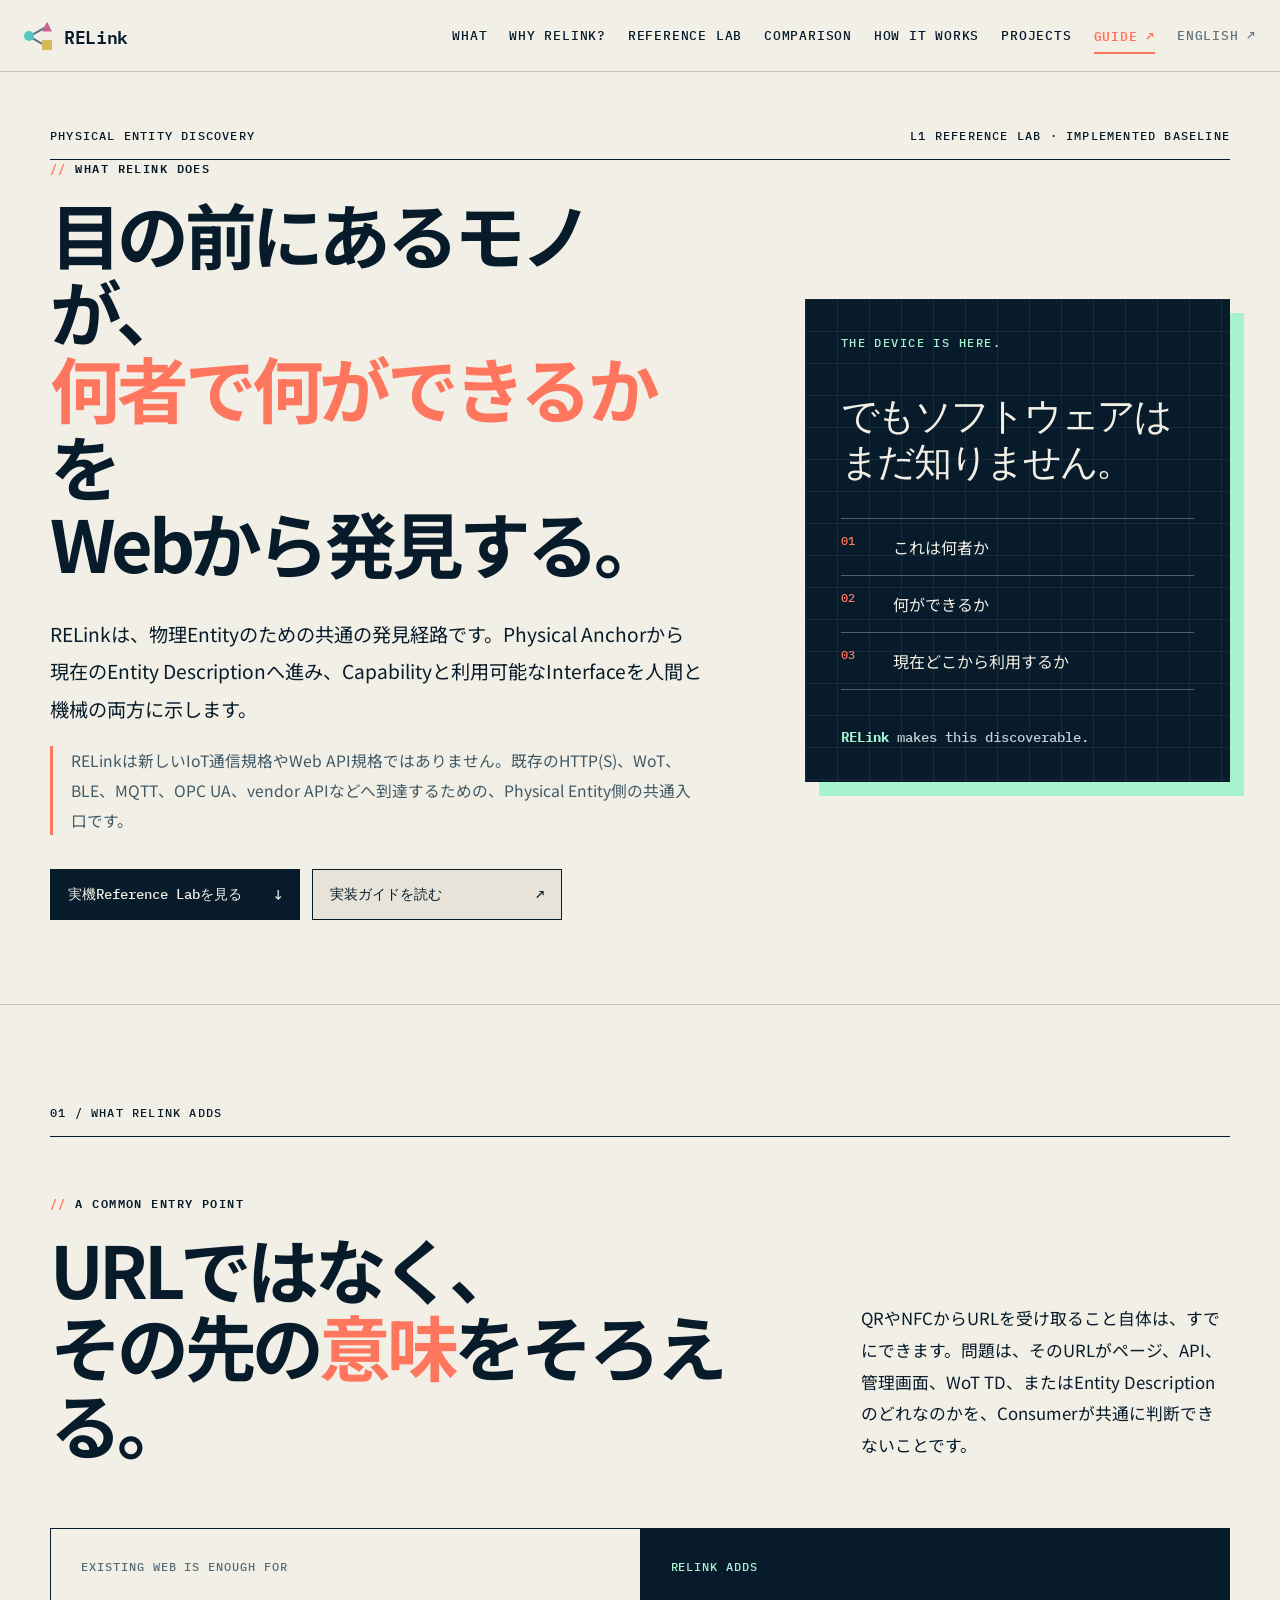
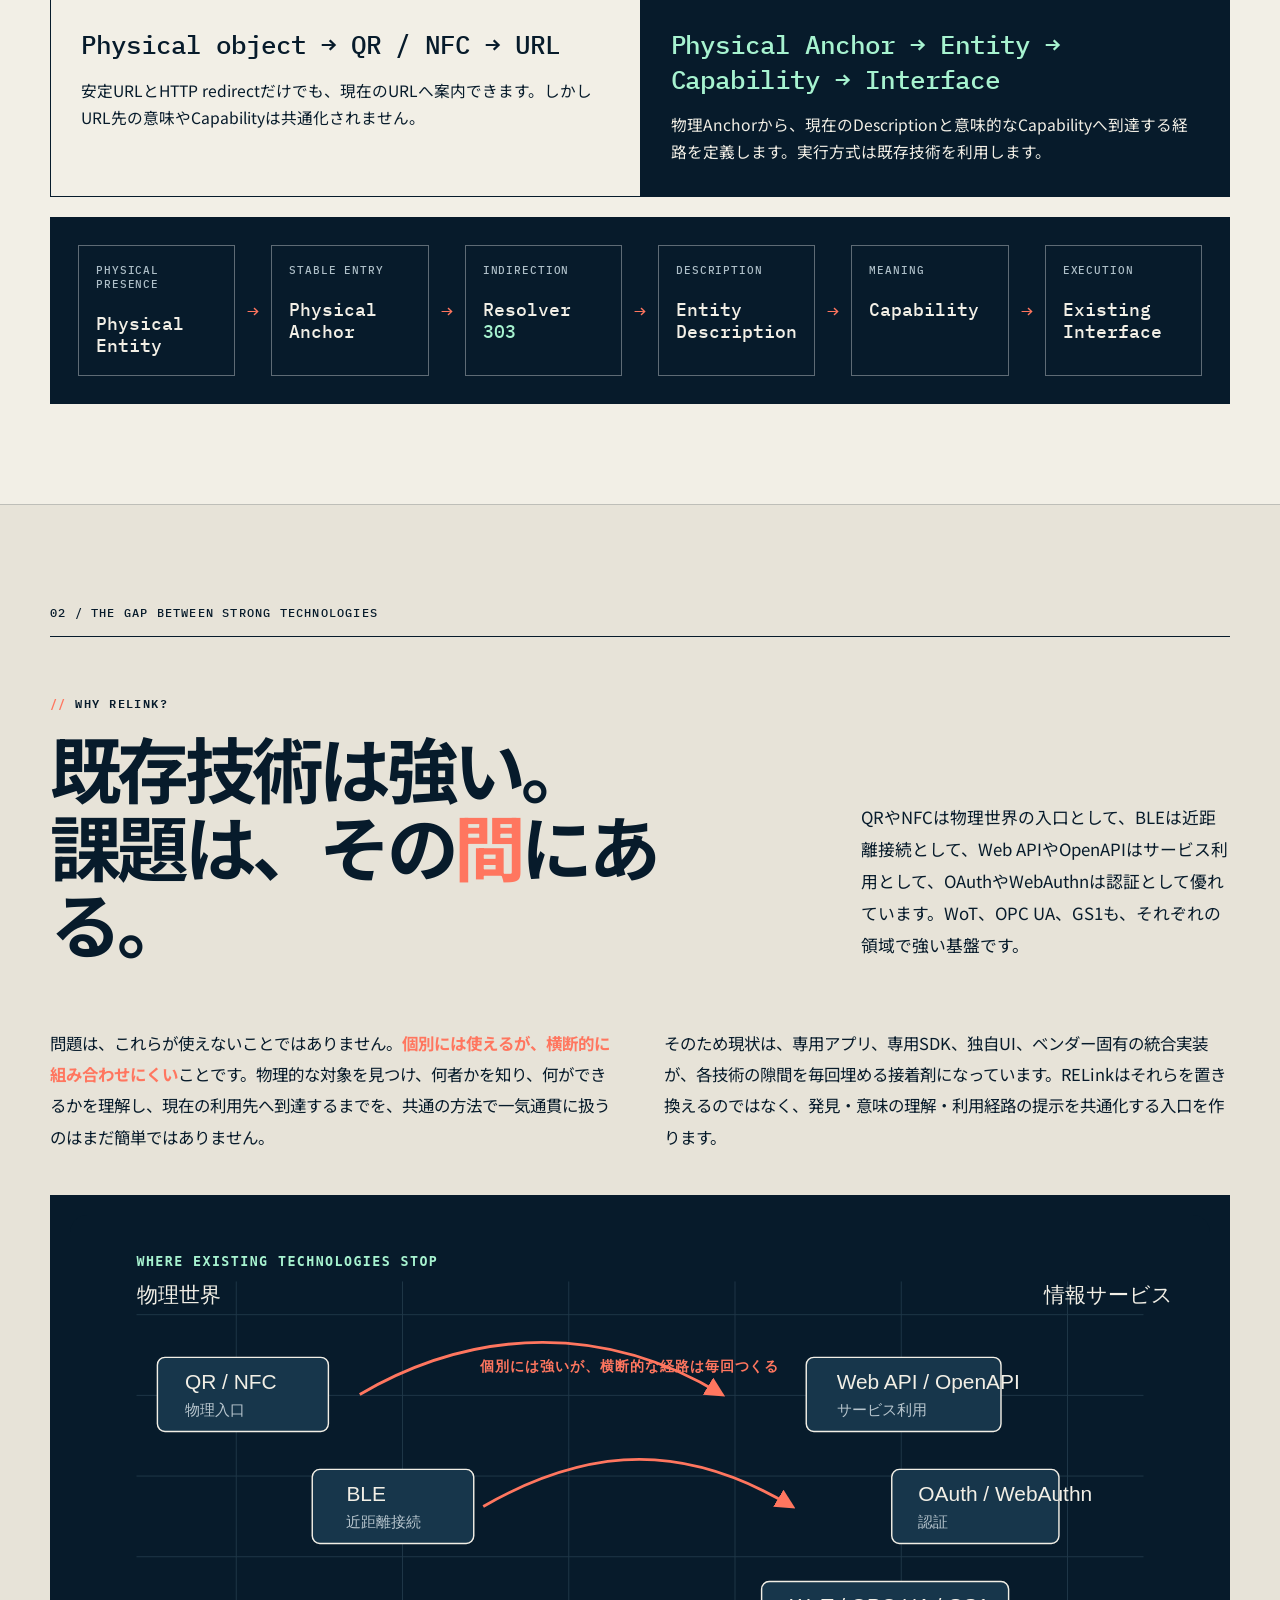
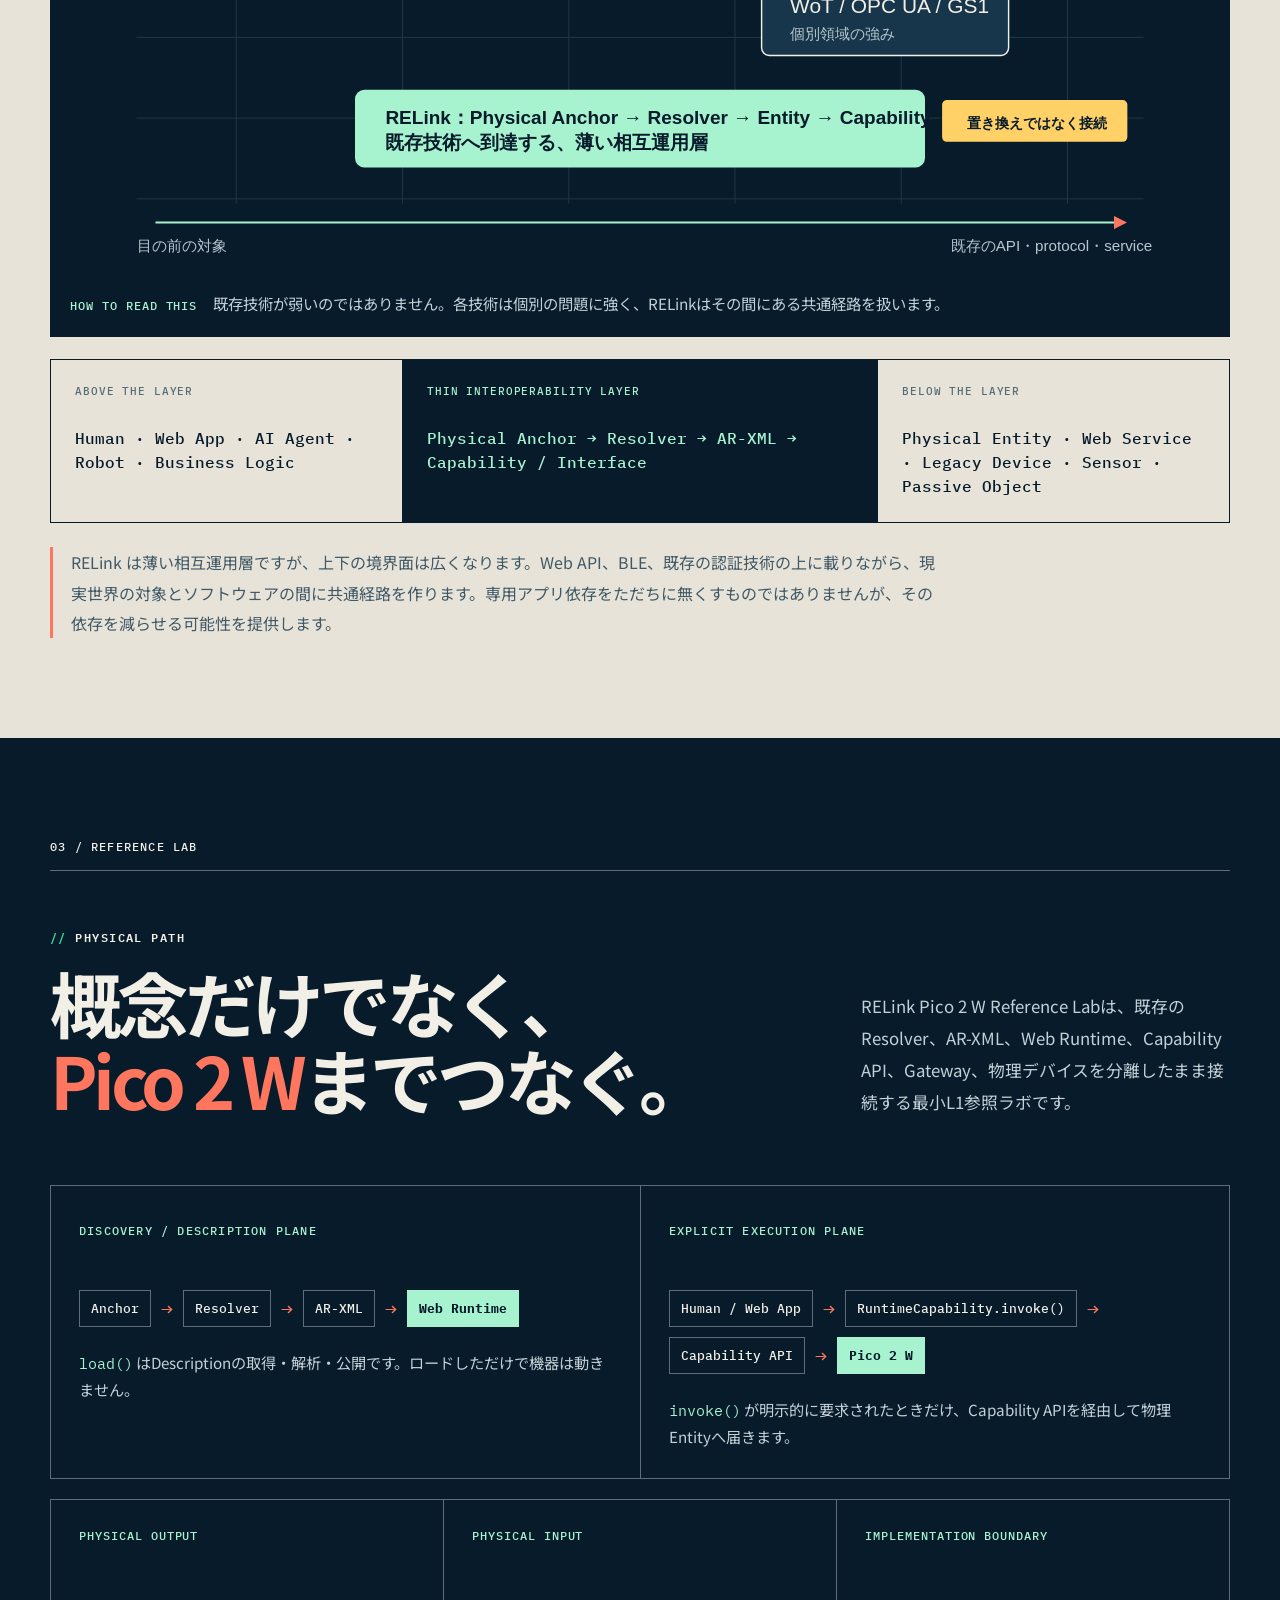
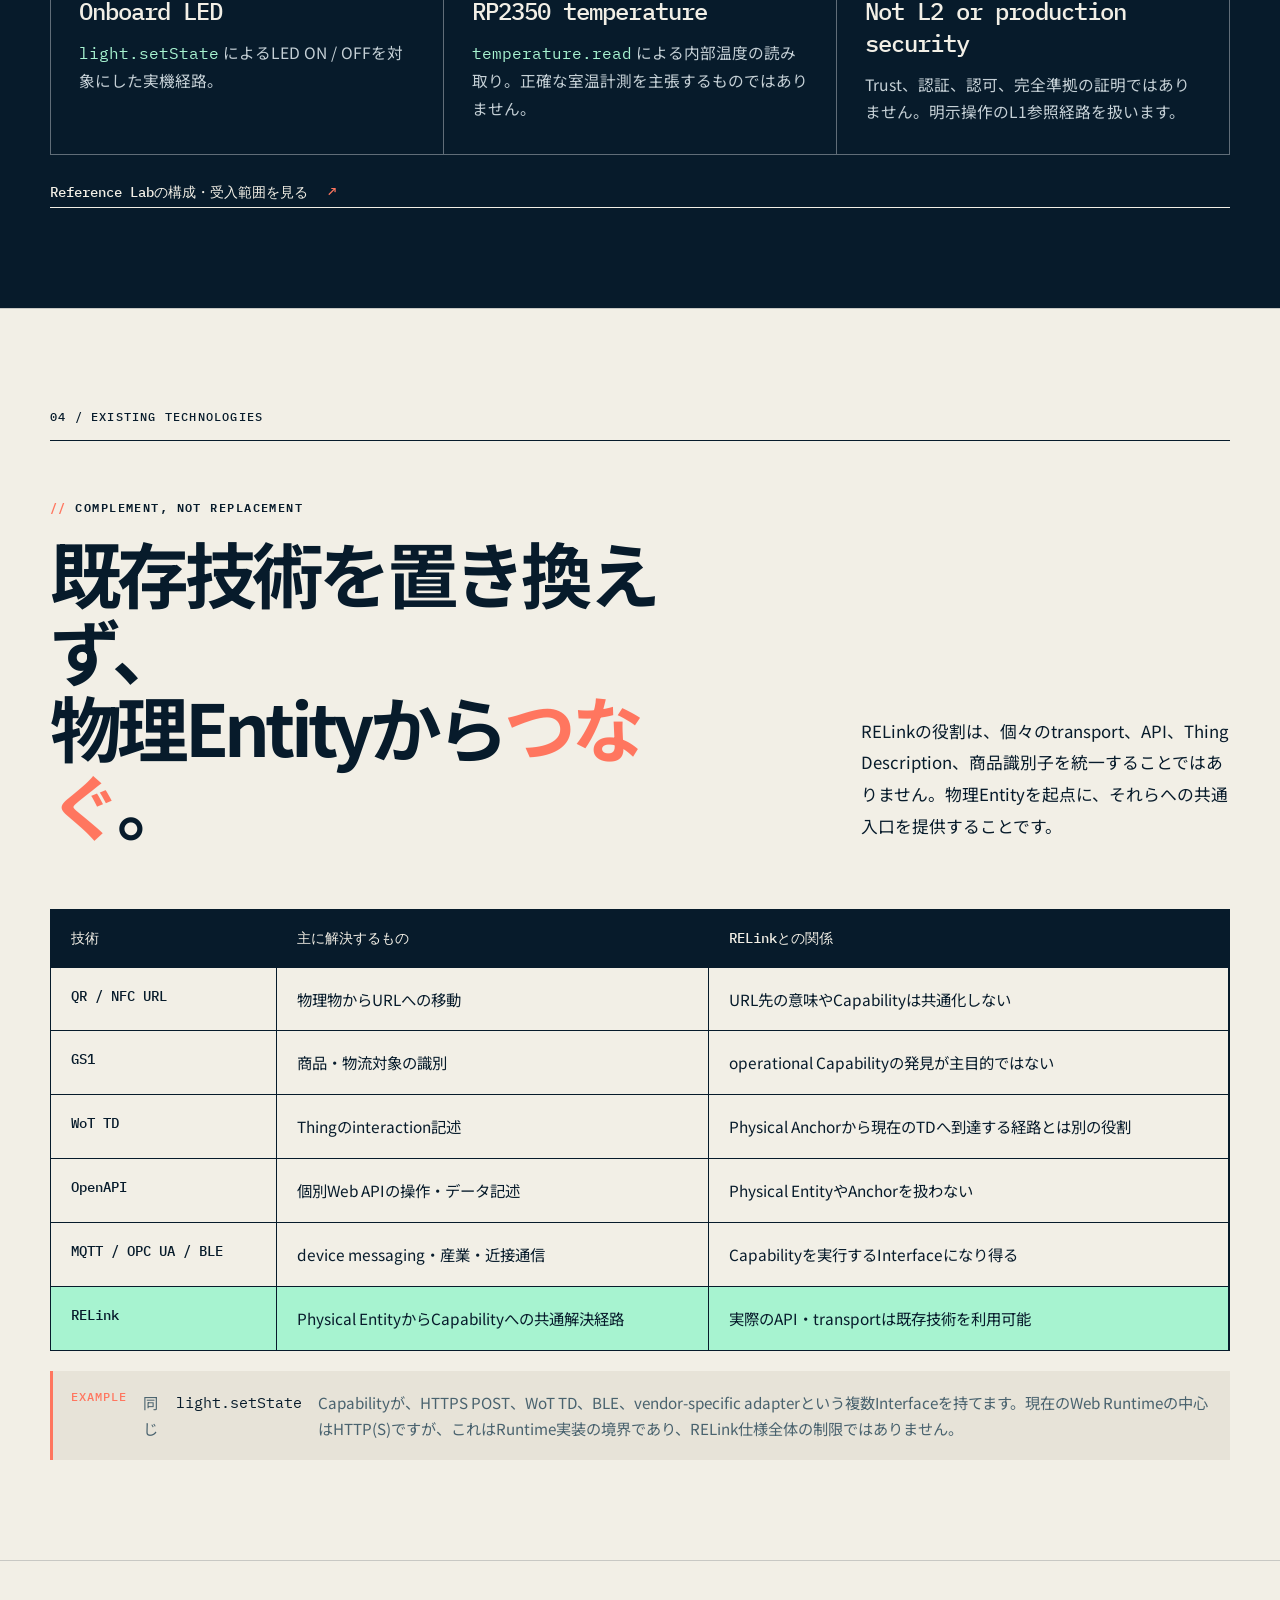
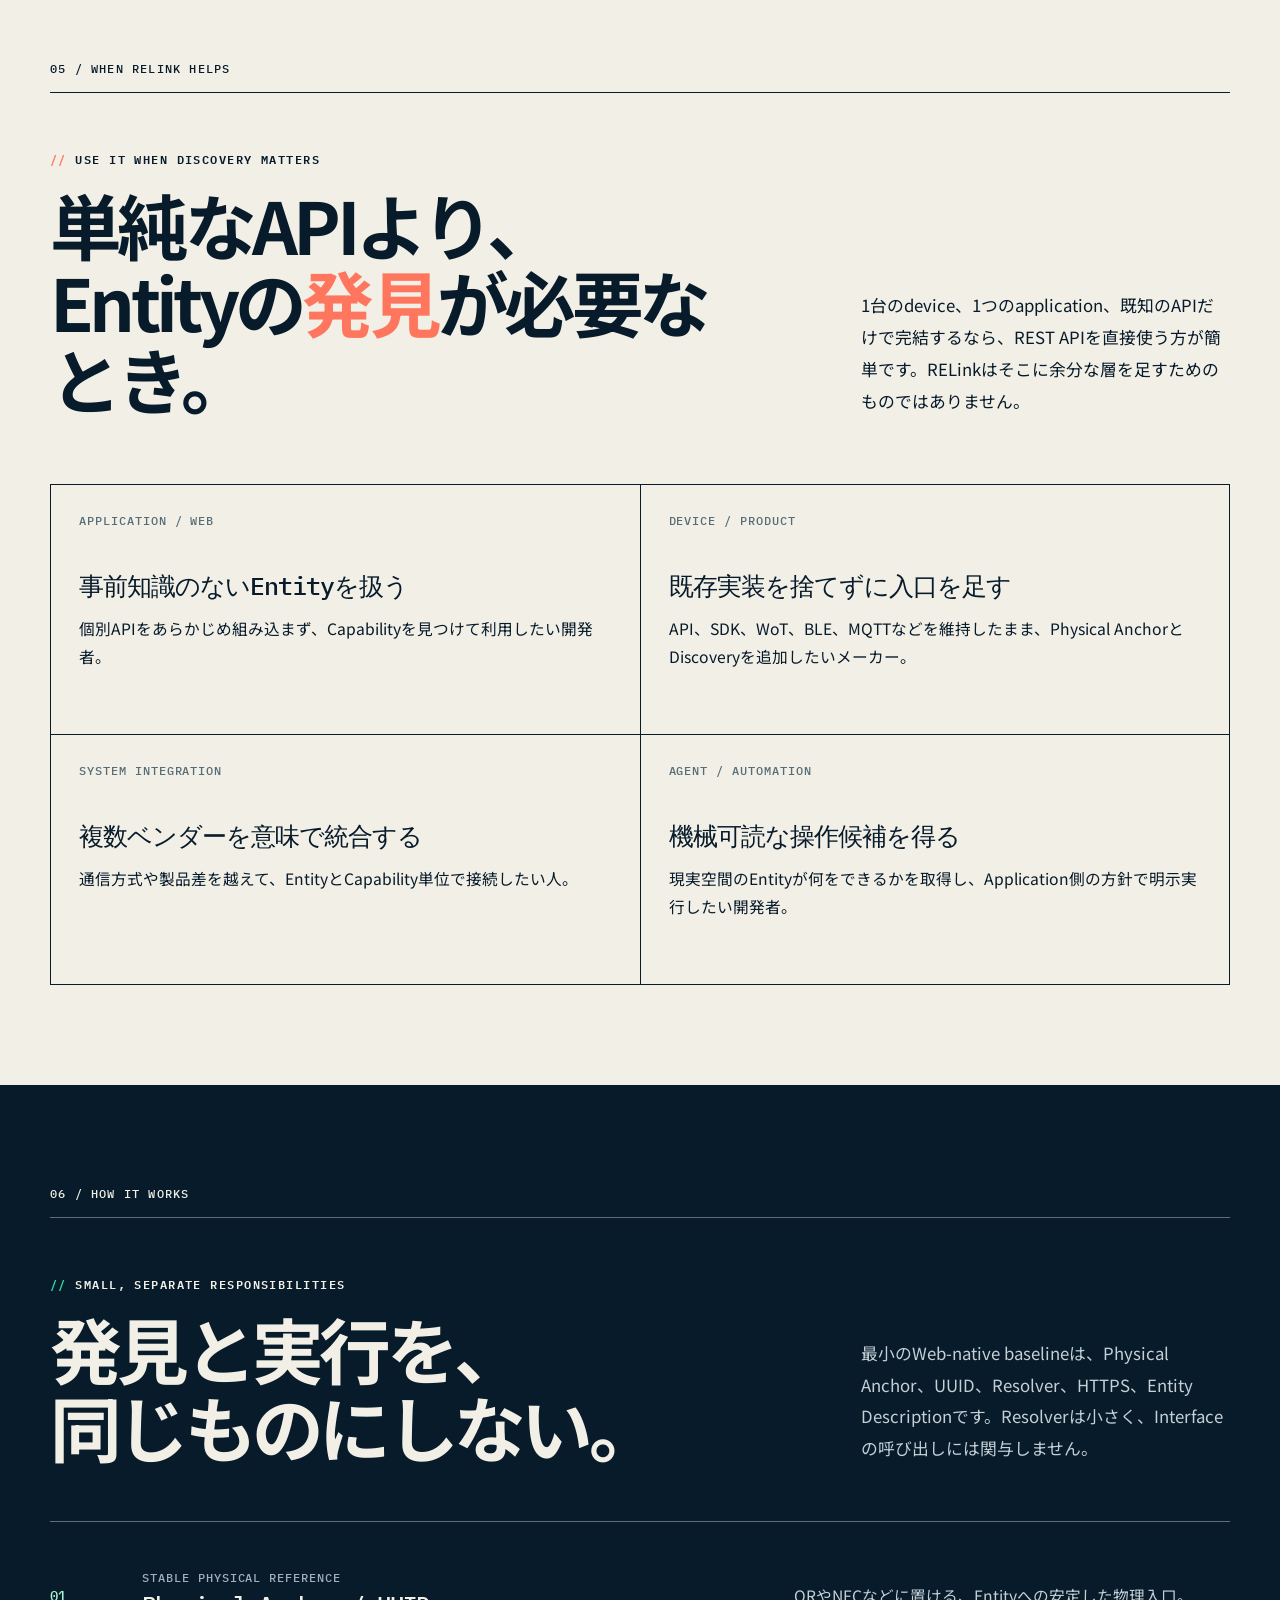
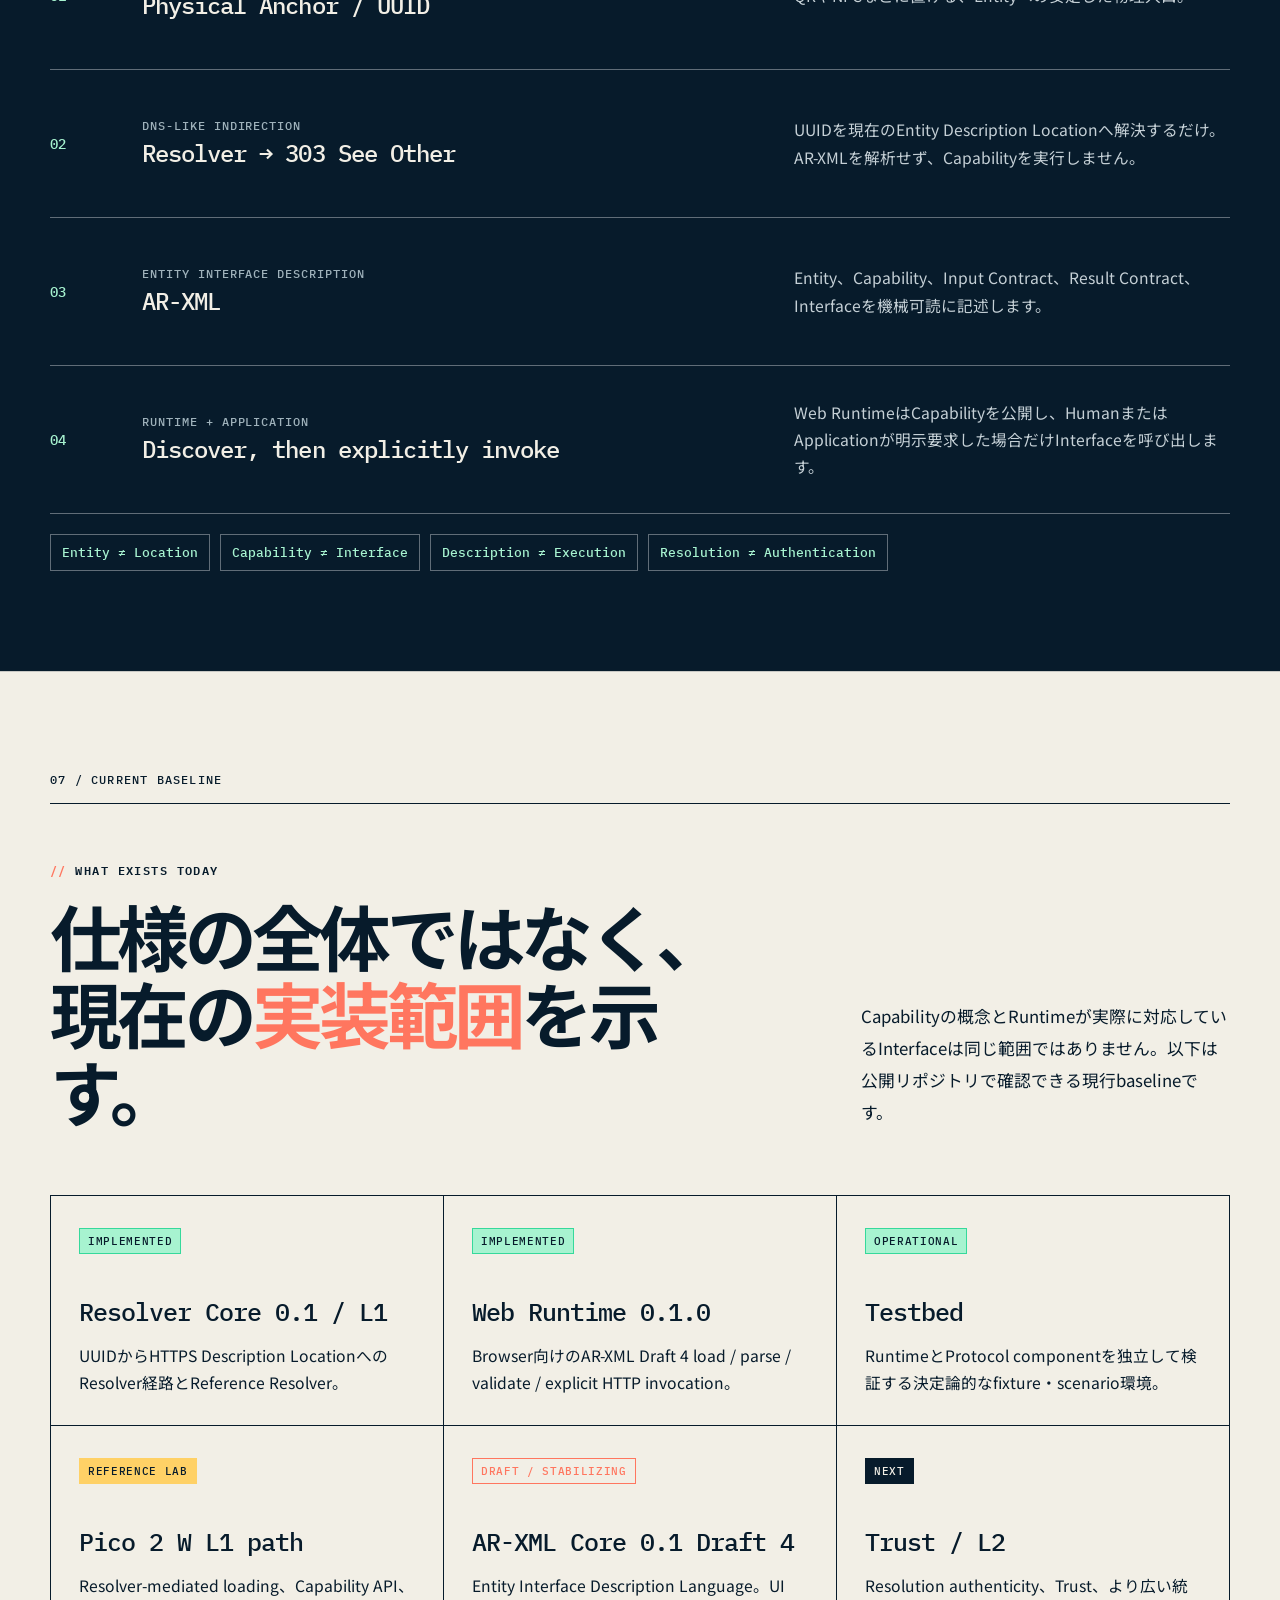
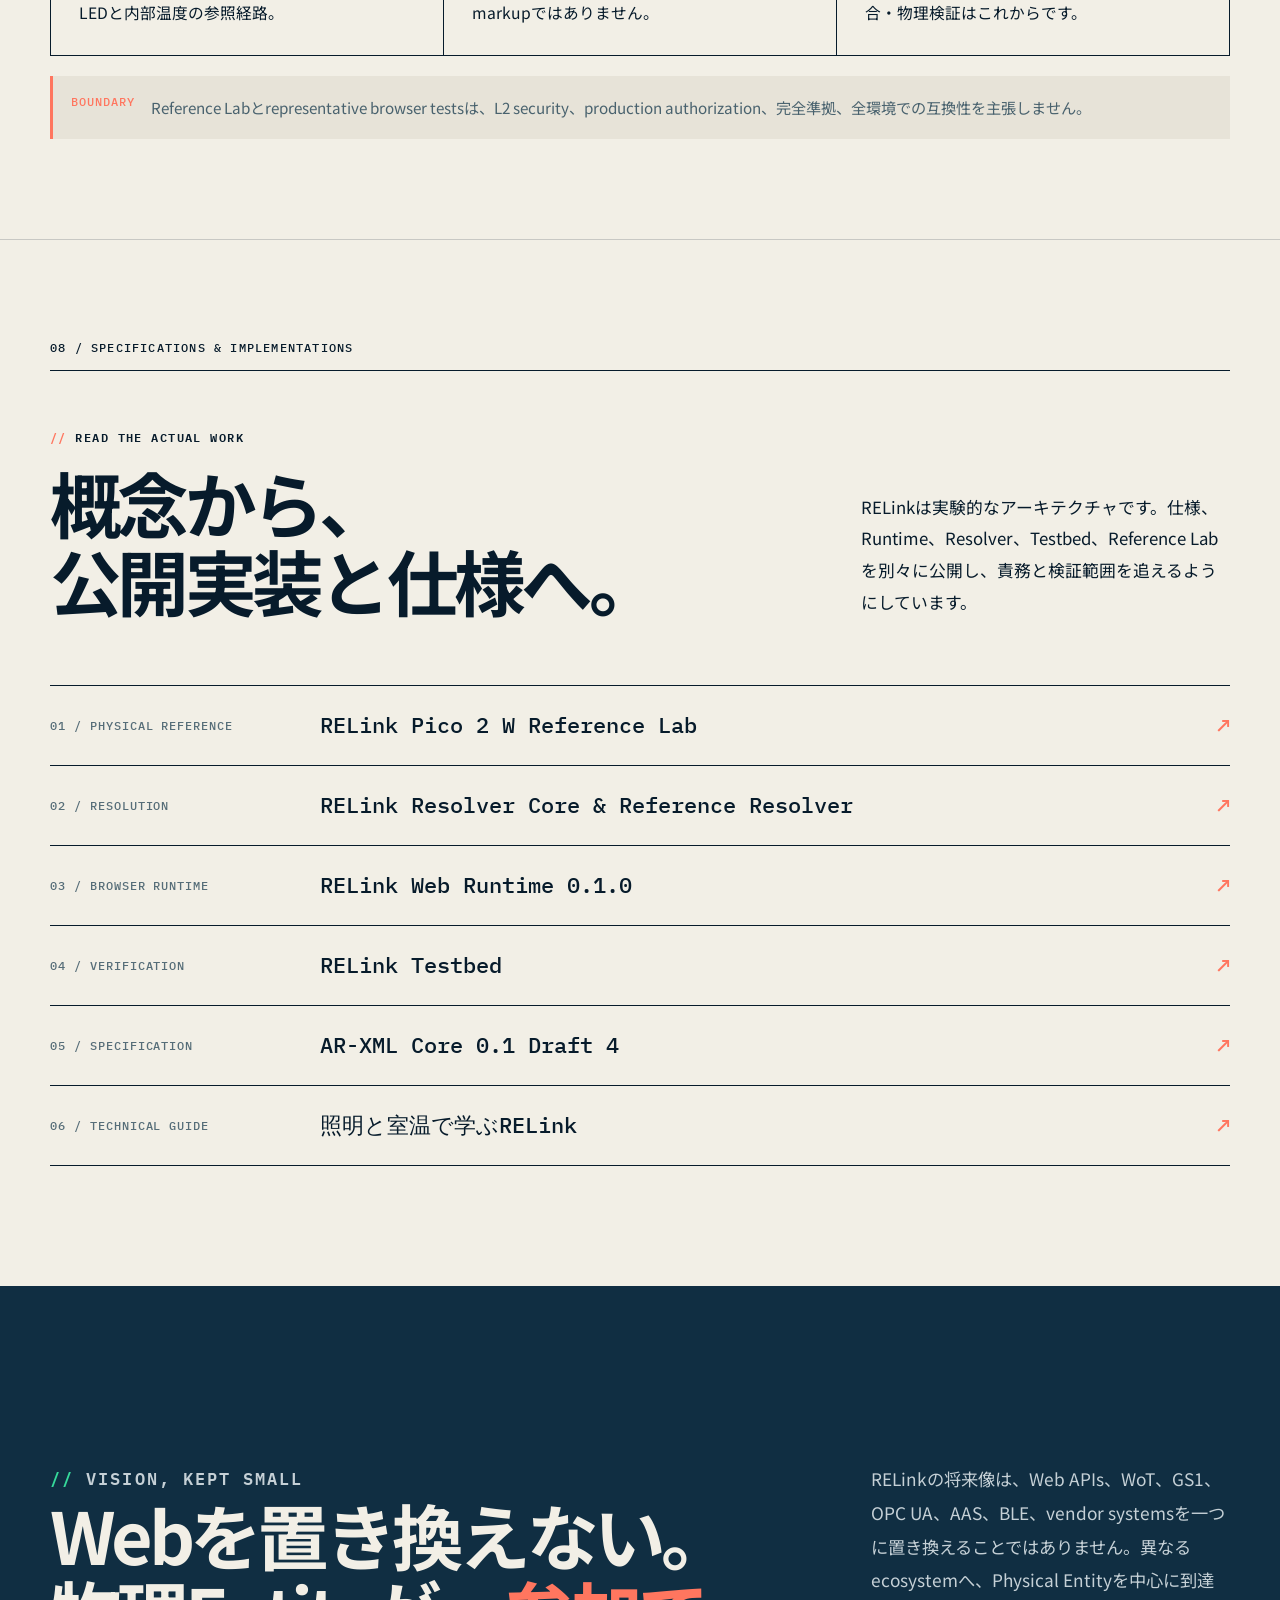
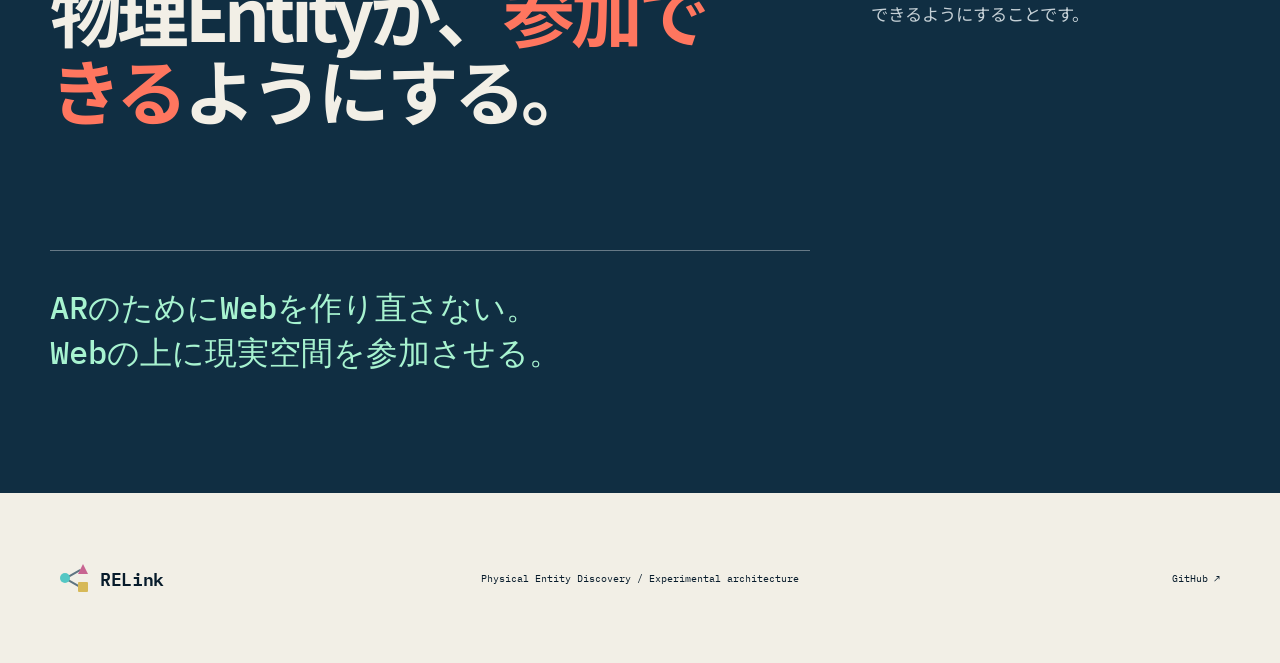
==== commit 11505933: "Explain the interoperability gap RELink fills" ====
--- a/index.html
+++ b/index.html
@@ -29,7 +29,7 @@
       <a class="brand" href="#top" aria-label="RELink ホーム"><span class="brand-mark" aria-hidden="true"><i></i><i></i><i></i></span><span>RELink</span></a>
       <button class="menu-button" type="button" aria-expanded="false" aria-controls="site-nav">Menu</button>
       <nav id="site-nav" aria-label="メインナビゲーション">
-        <a href="#what">What</a><a href="#lab">Reference Lab</a><a href="#comparison">Comparison</a><a href="#how">How it works</a><a href="#projects">Projects</a><a class="guide-nav-link" href="smart-home.html">Guide ↗</a><a class="language-switch" href="en/index.html">English ↗</a>
+        <a href="#what">What</a><a href="#gap">Why RELink?</a><a href="#lab">Reference Lab</a><a href="#comparison">Comparison</a><a href="#how">How it works</a><a href="#projects">Projects</a><a class="guide-nav-link" href="smart-home.html">Guide ↗</a><a class="language-switch" href="en/index.html">English ↗</a>
       </nav>
     </header>
 
@@ -59,8 +59,17 @@
         <div class="discovery-map" aria-label="RELink discovery flow"><div><small>PHYSICAL PRESENCE</small><strong>Physical<br />Entity</strong></div><i>→</i><div><small>STABLE ENTRY</small><strong>Physical<br />Anchor</strong></div><i>→</i><div><small>INDIRECTION</small><strong>Resolver<br /><span>303</span></strong></div><i>→</i><div><small>DESCRIPTION</small><strong>Entity<br />Description</strong></div><i>→</i><div><small>MEANING</small><strong>Capability</strong></div><i>→</i><div><small>EXECUTION</small><strong>Existing<br />Interface</strong></div></div>
       </section>
 
+      <section id="gap" class="home-section home-shell gap-section">
+        <div class="home-index">02 / THE GAP BETWEEN STRONG TECHNOLOGIES</div>
+        <div class="home-section-head"><div><p class="home-kicker">WHY RELINK?</p><h2>既存技術は強い。<br />課題は、その<em>間</em>にある。</h2></div><p>QRやNFCは物理世界の入口として、BLEは近距離接続として、Web APIやOpenAPIはサービス利用として、OAuthやWebAuthnは認証として優れています。WoT、OPC UA、GS1も、それぞれの領域で強い基盤です。</p></div>
+        <div class="gap-copy-grid"><p>問題は、これらが使えないことではありません。<strong>個別には使えるが、横断的に組み合わせにくい</strong>ことです。物理的な対象を見つけ、何者かを知り、何ができるかを理解し、現在の利用先へ到達するまでを、共通の方法で一気通貫に扱うのはまだ簡単ではありません。</p><p>そのため現状は、専用アプリ、専用SDK、独自UI、ベンダー固有の統合実装が、各技術の隙間を毎回埋める接着剤になっています。RELinkはそれらを置き換えるのではなく、発見・意味の理解・利用経路の提示を共通化する入口を作ります。</p></div>
+        <figure class="gap-figure"><img src="assets/relink-coverage-ja.svg" width="1200" height="690" alt="物理世界から情報サービスへ向かう経路で、QR・NFC、BLE、Web API・OpenAPI、OAuth・WebAuthn、WoT・OPC UA・GS1はそれぞれの領域に強く、RELinkがそれらをつなぐ薄い相互運用層であることを示す図" /><figcaption><span>HOW TO READ THIS</span> 既存技術が弱いのではありません。各技術は個別の問題に強く、RELinkはその間にある共通経路を扱います。</figcaption></figure>
+        <div class="gap-layer"><div><small>ABOVE THE LAYER</small><strong>Human · Web App · AI Agent · Robot · Business Logic</strong></div><div class="gap-layer__center"><small>THIN INTEROPERABILITY LAYER</small><strong>Physical Anchor → Resolver → AR-XML → Capability / Interface</strong></div><div><small>BELOW THE LAYER</small><strong>Physical Entity · Web Service · Legacy Device · Sensor · Passive Object</strong></div></div>
+        <p class="gap-summary">RELink は薄い相互運用層ですが、上下の境界面は広くなります。Web API、BLE、既存の認証技術の上に載りながら、現実世界の対象とソフトウェアの間に共通経路を作ります。専用アプリ依存をただちに無くすものではありませんが、その依存を減らせる可能性を提供します。</p>
+      </section>
+
       <section id="lab" class="home-section home-shell lab-section">
-        <div class="home-index light">02 / REFERENCE LAB</div>
+        <div class="home-index light">03 / REFERENCE LAB</div>
         <div class="home-section-head"><div><p class="home-kicker mint">PHYSICAL PATH</p><h2>概念だけでなく、<br /><em>Pico 2 W</em>までつなぐ。</h2></div><p>RELink Pico 2 W Reference Labは、既存のResolver、AR-XML、Web Runtime、Capability API、Gateway、物理デバイスを分離したまま接続する最小L1参照ラボです。</p></div>
         <div class="lab-proof"><article class="lab-proof__chain"><small>DISCOVERY / DESCRIPTION PLANE</small><div><span>Anchor</span><i>→</i><span>Resolver</span><i>→</i><span>AR-XML</span><i>→</i><strong>Web Runtime</strong></div><p><code>load()</code> はDescriptionの取得・解析・公開です。ロードしただけで機器は動きません。</p></article><article class="lab-proof__chain"><small>EXPLICIT EXECUTION PLANE</small><div><span>Human / Web App</span><i>→</i><span>RuntimeCapability.<wbr />invoke()</span><i>→</i><span>Capability API</span><i>→</i><strong>Pico 2 W</strong></div><p><code>invoke()</code> が明示的に要求されたときだけ、Capability APIを経由して物理Entityへ届きます。</p></article></div>
         <div class="lab-grid"><article><small>PHYSICAL OUTPUT</small><h3>Onboard LED</h3><p><code>light.setState</code> によるLED ON / OFFを対象にした実機経路。</p></article><article><small>PHYSICAL INPUT</small><h3>RP2350 temperature</h3><p><code>temperature.read</code> による内部温度の読み取り。正確な室温計測を主張するものではありません。</p></article><article><small>IMPLEMENTATION BOUNDARY</small><h3>Not L2 or production security</h3><p>Trust、認証、認可、完全準拠の証明ではありません。明示操作のL1参照経路を扱います。</p></article></div>
@@ -68,34 +77,34 @@
       </section>
 
       <section id="comparison" class="home-section home-shell comparison-section">
-        <div class="home-index">03 / EXISTING TECHNOLOGIES</div>
+        <div class="home-index">04 / EXISTING TECHNOLOGIES</div>
         <div class="home-section-head"><div><p class="home-kicker">COMPLEMENT, NOT REPLACEMENT</p><h2>既存技術を置き換えず、<br />物理Entityから<em>つなぐ</em>。</h2></div><p>RELinkの役割は、個々のtransport、API、Thing Description、商品識別子を統一することではありません。物理Entityを起点に、それらへの共通入口を提供することです。</p></div>
         <div class="comparison-table" role="region" aria-label="既存技術との位置付け" tabindex="0"><table><thead><tr><th>技術</th><th>主に解決するもの</th><th>RELinkとの関係</th></tr></thead><tbody><tr><th>QR / NFC URL</th><td>物理物からURLへの移動</td><td>URL先の意味やCapabilityは共通化しない</td></tr><tr><th>GS1</th><td>商品・物流対象の識別</td><td>operational Capabilityの発見が主目的ではない</td></tr><tr><th>WoT TD</th><td>Thingのinteraction記述</td><td>Physical Anchorから現在のTDへ到達する経路とは別の役割</td></tr><tr><th>OpenAPI</th><td>個別Web APIの操作・データ記述</td><td>Physical EntityやAnchorを扱わない</td></tr><tr><th>MQTT / OPC UA / BLE</th><td>device messaging・産業・近接通信</td><td>Capabilityを実行するInterfaceになり得る</td></tr><tr class="comparison-table__focus"><th>RELink</th><td>Physical EntityからCapabilityへの共通解決経路</td><td>実際のAPI・transportは既存技術を利用可能</td></tr></tbody></table></div>
         <p class="home-note"><span>EXAMPLE</span> 同じ <code>light.setState</code> Capabilityが、HTTPS POST、WoT TD、BLE、vendor-specific adapterという複数Interfaceを持てます。現在のWeb Runtimeの中心はHTTP(S)ですが、これはRuntime実装の境界であり、RELink仕様全体の制限ではありません。</p>
       </section>
 
       <section id="who" class="home-section home-shell audience-section">
-        <div class="home-index">04 / WHEN RELINK HELPS</div>
+        <div class="home-index">05 / WHEN RELINK HELPS</div>
         <div class="home-section-head"><div><p class="home-kicker">USE IT WHEN DISCOVERY MATTERS</p><h2>単純なAPIより、<br />Entityの<em>発見</em>が必要なとき。</h2></div><p>1台のdevice、1つのapplication、既知のAPIだけで完結するなら、REST APIを直接使う方が簡単です。RELinkはそこに余分な層を足すためのものではありません。</p></div>
         <div class="audience-grid"><article><small>APPLICATION / WEB</small><h3>事前知識のないEntityを扱う</h3><p>個別APIをあらかじめ組み込まず、Capabilityを見つけて利用したい開発者。</p></article><article><small>DEVICE / PRODUCT</small><h3>既存実装を捨てずに入口を足す</h3><p>API、SDK、WoT、BLE、MQTTなどを維持したまま、Physical AnchorとDiscoveryを追加したいメーカー。</p></article><article><small>SYSTEM INTEGRATION</small><h3>複数ベンダーを意味で統合する</h3><p>通信方式や製品差を越えて、EntityとCapability単位で接続したい人。</p></article><article><small>AGENT / AUTOMATION</small><h3>機械可読な操作候補を得る</h3><p>現実空間のEntityが何をできるかを取得し、Application側の方針で明示実行したい開発者。</p></article></div>
       </section>
 
       <section id="how" class="home-section home-shell how-section">
-        <div class="home-index light">05 / HOW IT WORKS</div>
+        <div class="home-index light">06 / HOW IT WORKS</div>
         <div class="home-section-head"><div><p class="home-kicker mint">SMALL, SEPARATE RESPONSIBILITIES</p><h2>発見と実行を、<br />同じものにしない。</h2></div><p>最小のWeb-native baselineは、Physical Anchor、UUID、Resolver、HTTPS、Entity Descriptionです。Resolverは小さく、Interfaceの呼び出しには関与しません。</p></div>
         <div class="how-flow"><div class="how-row"><span>01</span><div><small>STABLE PHYSICAL REFERENCE</small><strong>Physical Anchor / UUID</strong></div><p>QRやNFCなどに置ける、Entityへの安定した物理入口。</p></div><div class="how-row"><span>02</span><div><small>DNS-LIKE INDIRECTION</small><strong>Resolver → 303 See Other</strong></div><p>UUIDを現在のEntity Description Locationへ解決するだけ。AR-XMLを解析せず、Capabilityを実行しません。</p></div><div class="how-row"><span>03</span><div><small>ENTITY INTERFACE DESCRIPTION</small><strong>AR-XML</strong></div><p>Entity、Capability、Input Contract、Result Contract、Interfaceを機械可読に記述します。</p></div><div class="how-row"><span>04</span><div><small>RUNTIME + APPLICATION</small><strong>Discover, then explicitly invoke</strong></div><p>Web RuntimeはCapabilityを公開し、HumanまたはApplicationが明示要求した場合だけInterfaceを呼び出します。</p></div></div>
         <div class="principles-strip"><span>Entity ≠ Location</span><span>Capability ≠ Interface</span><span>Description ≠ Execution</span><span>Resolution ≠ Authentication</span></div>
       </section>
 
       <section class="home-section home-shell implementation-section">
-        <div class="home-index">06 / CURRENT BASELINE</div>
+        <div class="home-index">07 / CURRENT BASELINE</div>
         <div class="home-section-head"><div><p class="home-kicker">WHAT EXISTS TODAY</p><h2>仕様の全体ではなく、<br />現在の<em>実装範囲</em>を示す。</h2></div><p>Capabilityの概念とRuntimeが実際に対応しているInterfaceは同じ範囲ではありません。以下は公開リポジトリで確認できる現行baselineです。</p></div>
         <div class="status-grid"><article><span class="status-pill done">IMPLEMENTED</span><h3>Resolver Core 0.1 / L1</h3><p>UUIDからHTTPS Description LocationへのResolver経路とReference Resolver。</p></article><article><span class="status-pill done">IMPLEMENTED</span><h3>Web Runtime 0.1.0</h3><p>Browser向けのAR-XML Draft 4 load / parse / validate / explicit HTTP invocation。</p></article><article><span class="status-pill done">OPERATIONAL</span><h3>Testbed</h3><p>RuntimeとProtocol componentを独立して検証する決定論的なfixture・scenario環境。</p></article><article><span class="status-pill lab">REFERENCE LAB</span><h3>Pico 2 W L1 path</h3><p>Resolver-mediated loading、Capability API、LEDと内部温度の参照経路。</p></article><article><span class="status-pill draft">DRAFT / STABILIZING</span><h3>AR-XML Core 0.1 Draft 4</h3><p>Entity Interface Description Language。UI markupではありません。</p></article><article><span class="status-pill next">NEXT</span><h3>Trust / L2</h3><p>Resolution authenticity、Trust、より広い統合・物理検証はこれからです。</p></article></div>
         <p class="implementation-boundary"><span>BOUNDARY</span> Reference Labとrepresentative browser testsは、L2 security、production authorization、完全準拠、全環境での互換性を主張しません。</p>
       </section>
 
       <section id="projects" class="home-section home-shell projects-section">
-        <div class="home-index">07 / SPECIFICATIONS &amp; IMPLEMENTATIONS</div>
+        <div class="home-index">08 / SPECIFICATIONS &amp; IMPLEMENTATIONS</div>
         <div class="home-section-head"><div><p class="home-kicker">READ THE ACTUAL WORK</p><h2>概念から、<br />公開実装と仕様へ。</h2></div><p>RELinkは実験的なアーキテクチャです。仕様、Runtime、Resolver、Testbed、Reference Labを別々に公開し、責務と検証範囲を追えるようにしています。</p></div>
         <div class="project-links"><a href="https://github.com/ranmaru50/relink-reference-lab" rel="noreferrer"><span>01 / PHYSICAL REFERENCE</span><strong>RELink Pico 2 W Reference Lab</strong><b>↗</b></a><a href="https://github.com/ranmaru50/relink-resolver" rel="noreferrer"><span>02 / RESOLUTION</span><strong>RELink Resolver Core &amp; Reference Resolver</strong><b>↗</b></a><a href="https://github.com/ranmaru50/relink-web-runtime" rel="noreferrer"><span>03 / BROWSER RUNTIME</span><strong>RELink Web Runtime 0.1.0</strong><b>↗</b></a><a href="https://github.com/ranmaru50/relink-testbed" rel="noreferrer"><span>04 / VERIFICATION</span><strong>RELink Testbed</strong><b>↗</b></a><a href="https://github.com/ranmaru50/relink-web-runtime/blob/main/docs/specs/arxml-core-0.1-draft4.md" rel="noreferrer"><span>05 / SPECIFICATION</span><strong>AR-XML Core 0.1 Draft 4</strong><b>↗</b></a><a href="smart-home.html"><span>06 / TECHNICAL GUIDE</span><strong>照明と室温で学ぶRELink</strong><b>↗</b></a></div>
       </section>
--- a/styles.css
+++ b/styles.css
@@ -418,6 +418,22 @@
 .discovery-map strong { display: block; margin-top: 22px; color: var(--paper); font: 500 18px/1.25 var(--mono); }
 .discovery-map strong span { color: var(--mint); }
 .discovery-map > i, .lab-proof__chain i { align-self: center; color: var(--coral); font: 400 20px var(--mono); font-style: normal; }
+.gap-section { background: var(--paper-2); }
+.gap-copy-grid { display: grid; grid-template-columns: 1fr 1fr; gap: 48px; margin-bottom: 42px; font-size: 1.03rem; line-height: 1.9; }
+.gap-copy-grid p { margin: 0; }
+.gap-copy-grid strong { color: var(--coral); }
+.gap-figure { margin: 0; padding: 20px; color: var(--paper); background: var(--ink); }
+.gap-figure img { width: 100%; height: auto; display: block; border-radius: 10px; }
+.gap-figure figcaption { margin-top: 20px; display: flex; gap: 16px; align-items: baseline; color: #c5d0d6; font-size: .96rem; }
+.gap-figure figcaption span { flex: 0 0 auto; color: var(--mint); font: 500 12px var(--mono); letter-spacing: .08em; }
+.gap-layer { margin-top: 22px; display: grid; grid-template-columns: 1fr 1.35fr 1fr; border-top: 1px solid var(--ink); border-left: 1px solid var(--ink); }
+.gap-layer > div { min-height: 154px; padding: 24px; border-right: 1px solid var(--ink); border-bottom: 1px solid var(--ink); }
+.gap-layer small { display: block; color: #566d78; font: 500 11px var(--mono); letter-spacing: .08em; }
+.gap-layer strong { display: block; margin-top: 28px; font: 500 1rem/1.5 var(--mono); }
+.gap-layer__center { color: var(--paper); background: var(--ink); }
+.gap-layer__center small { color: var(--mint); }
+.gap-layer__center strong { color: var(--mint); }
+.gap-summary { max-width: 890px; margin: 24px 0 0; padding-left: 18px; border-left: 3px solid var(--coral); color: #405967; font-size: 1rem; line-height: 1.9; }
 .lab-section, .how-section { max-width: none; width: auto; color: var(--paper); background: var(--ink); }
 .lab-section > *, .how-section > * { width: min(100%, 1260px); margin-right: auto; margin-left: auto; }
 .lab-section .home-section-head > p, .how-section .home-section-head > p { color: #c5d0d6; }
@@ -492,6 +508,7 @@
   .home-section-head { margin: 48px 0; gap: 30px; }
   .discovery-map > i { display: none; }
   .lab-proof, .lab-grid, .status-grid { grid-template-columns: 1fr; }
+  .gap-copy-grid, .gap-layer { grid-template-columns: 1fr; }
   .audience-grid { grid-template-columns: 1fr 1fr; }
   .how-row { grid-template-columns: 48px 1fr; padding: 26px 0; }
   .how-row p { grid-column: 2; }
@@ -511,6 +528,11 @@
   .home-button { width: 100%; min-width: auto; font-size: 13px; }
   .home-hero__questions { padding: 25px 20px; box-shadow: 8px 8px 0 var(--mint); }
   .home-before-after, .audience-grid { grid-template-columns: 1fr; }
+  .gap-copy-grid { gap: 18px; font-size: .98rem; }
+  .gap-figure { padding: 10px; }
+  .gap-figure figcaption { align-items: flex-start; flex-direction: column; gap: 8px; font-size: .91rem; }
+  .gap-layer > div { min-height: auto; padding: 20px; }
+  .gap-layer strong { margin-top: 18px; font-size: .91rem; }
   .home-before-after article { min-height: 220px; padding: 22px; }
   .home-before-after strong { margin-top: 36px; }
   .discovery-map { padding: 18px; }
